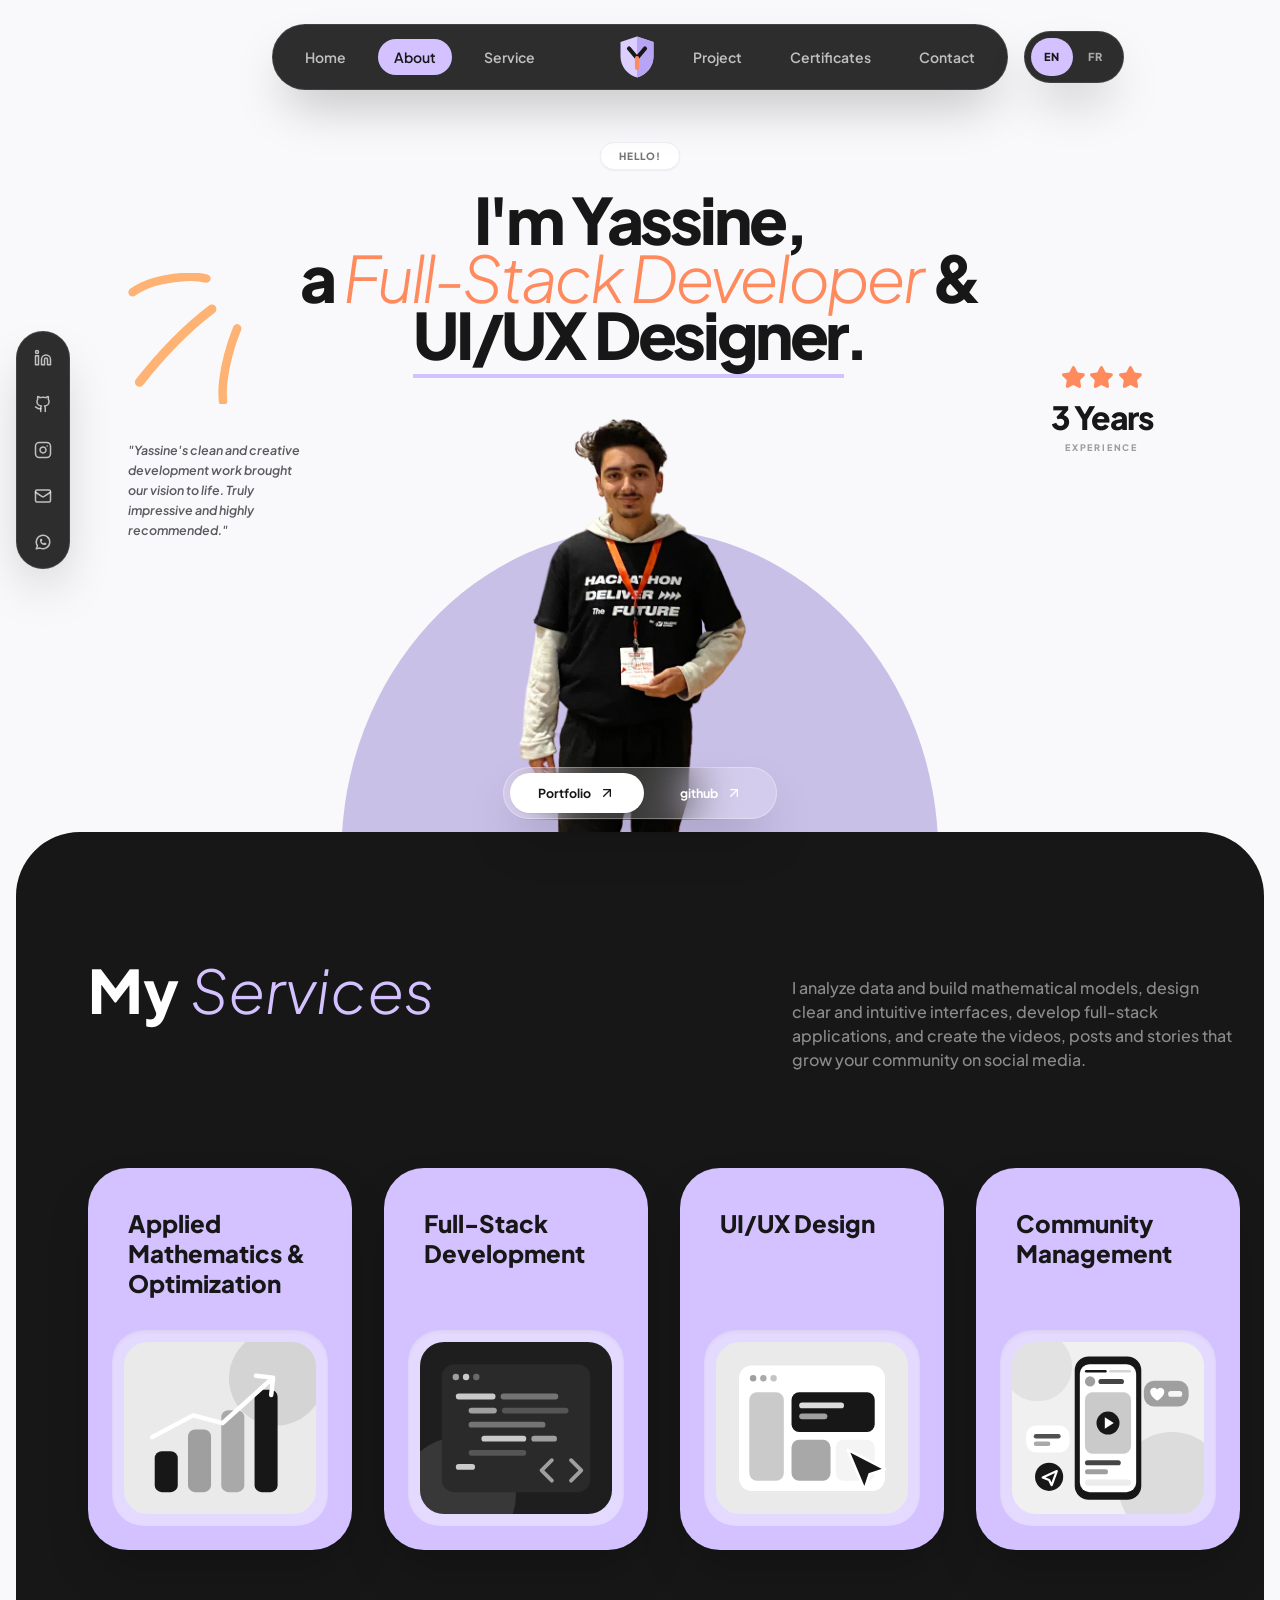
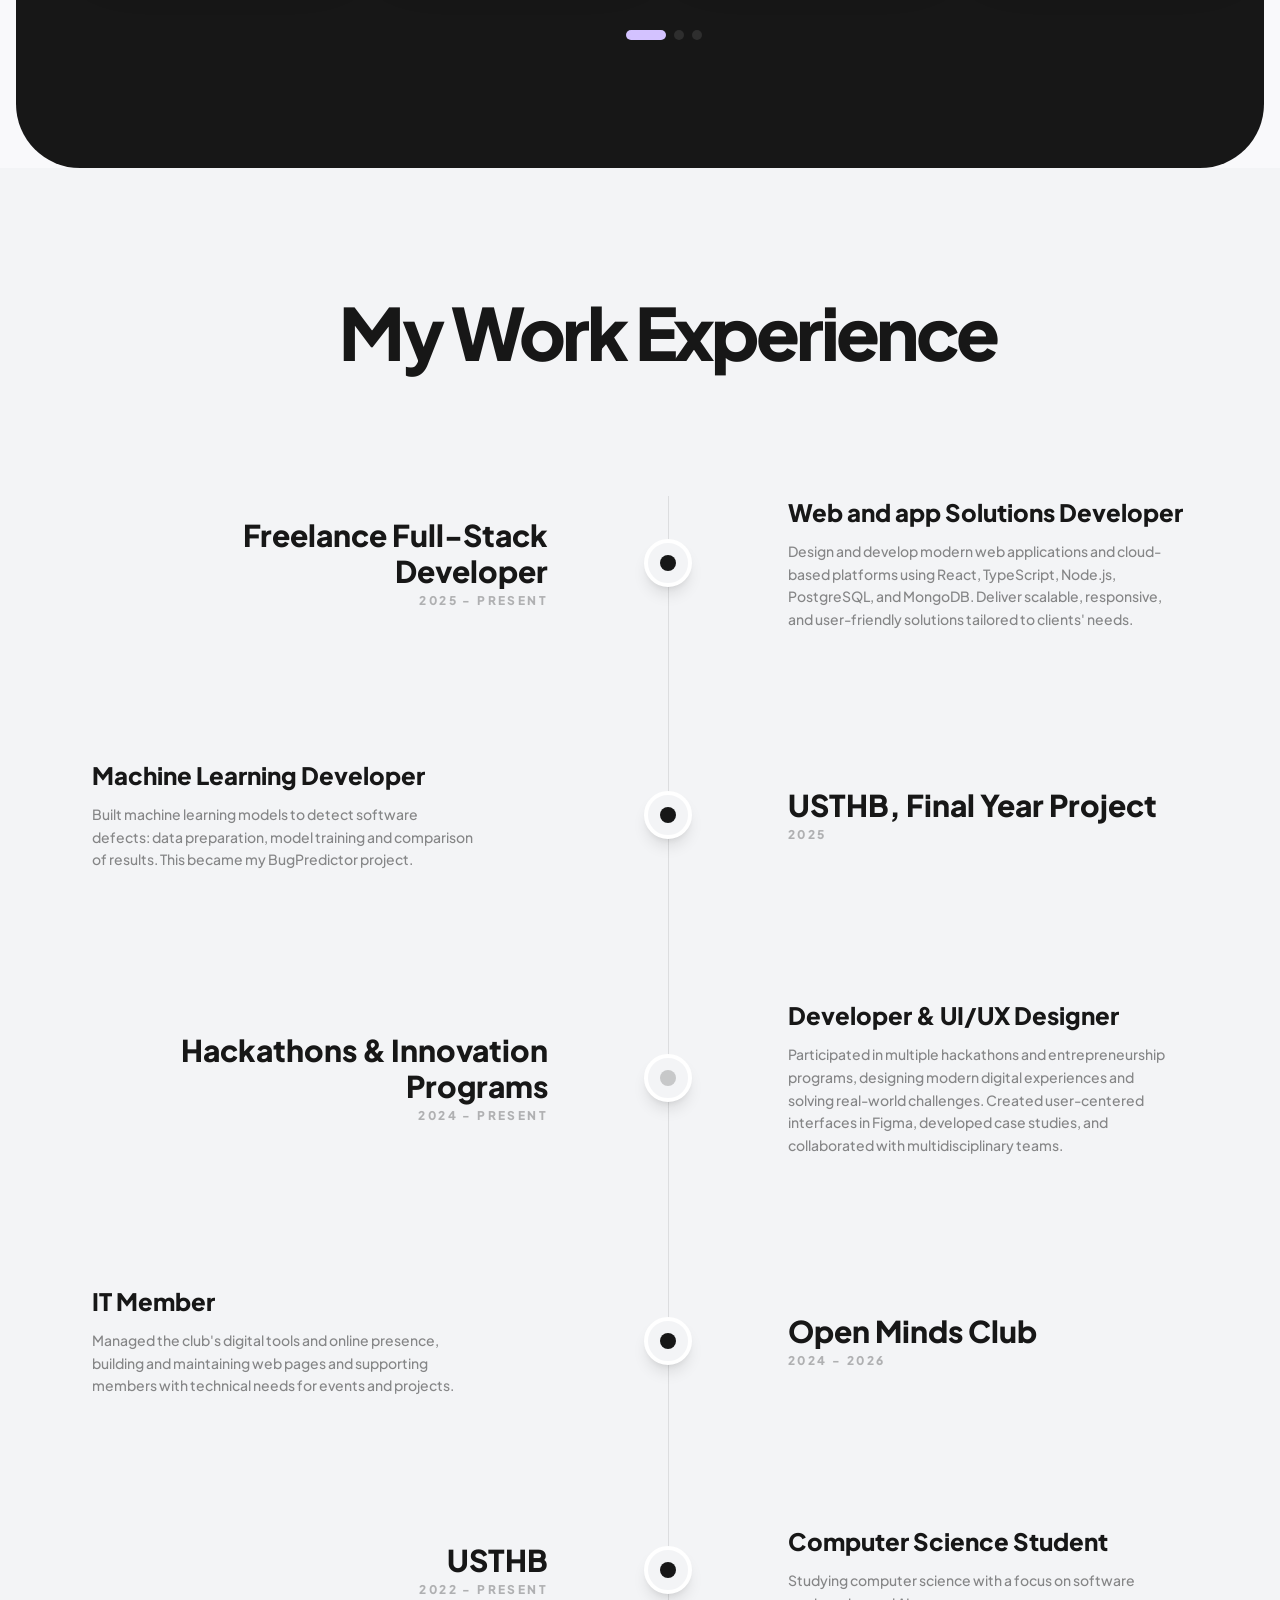
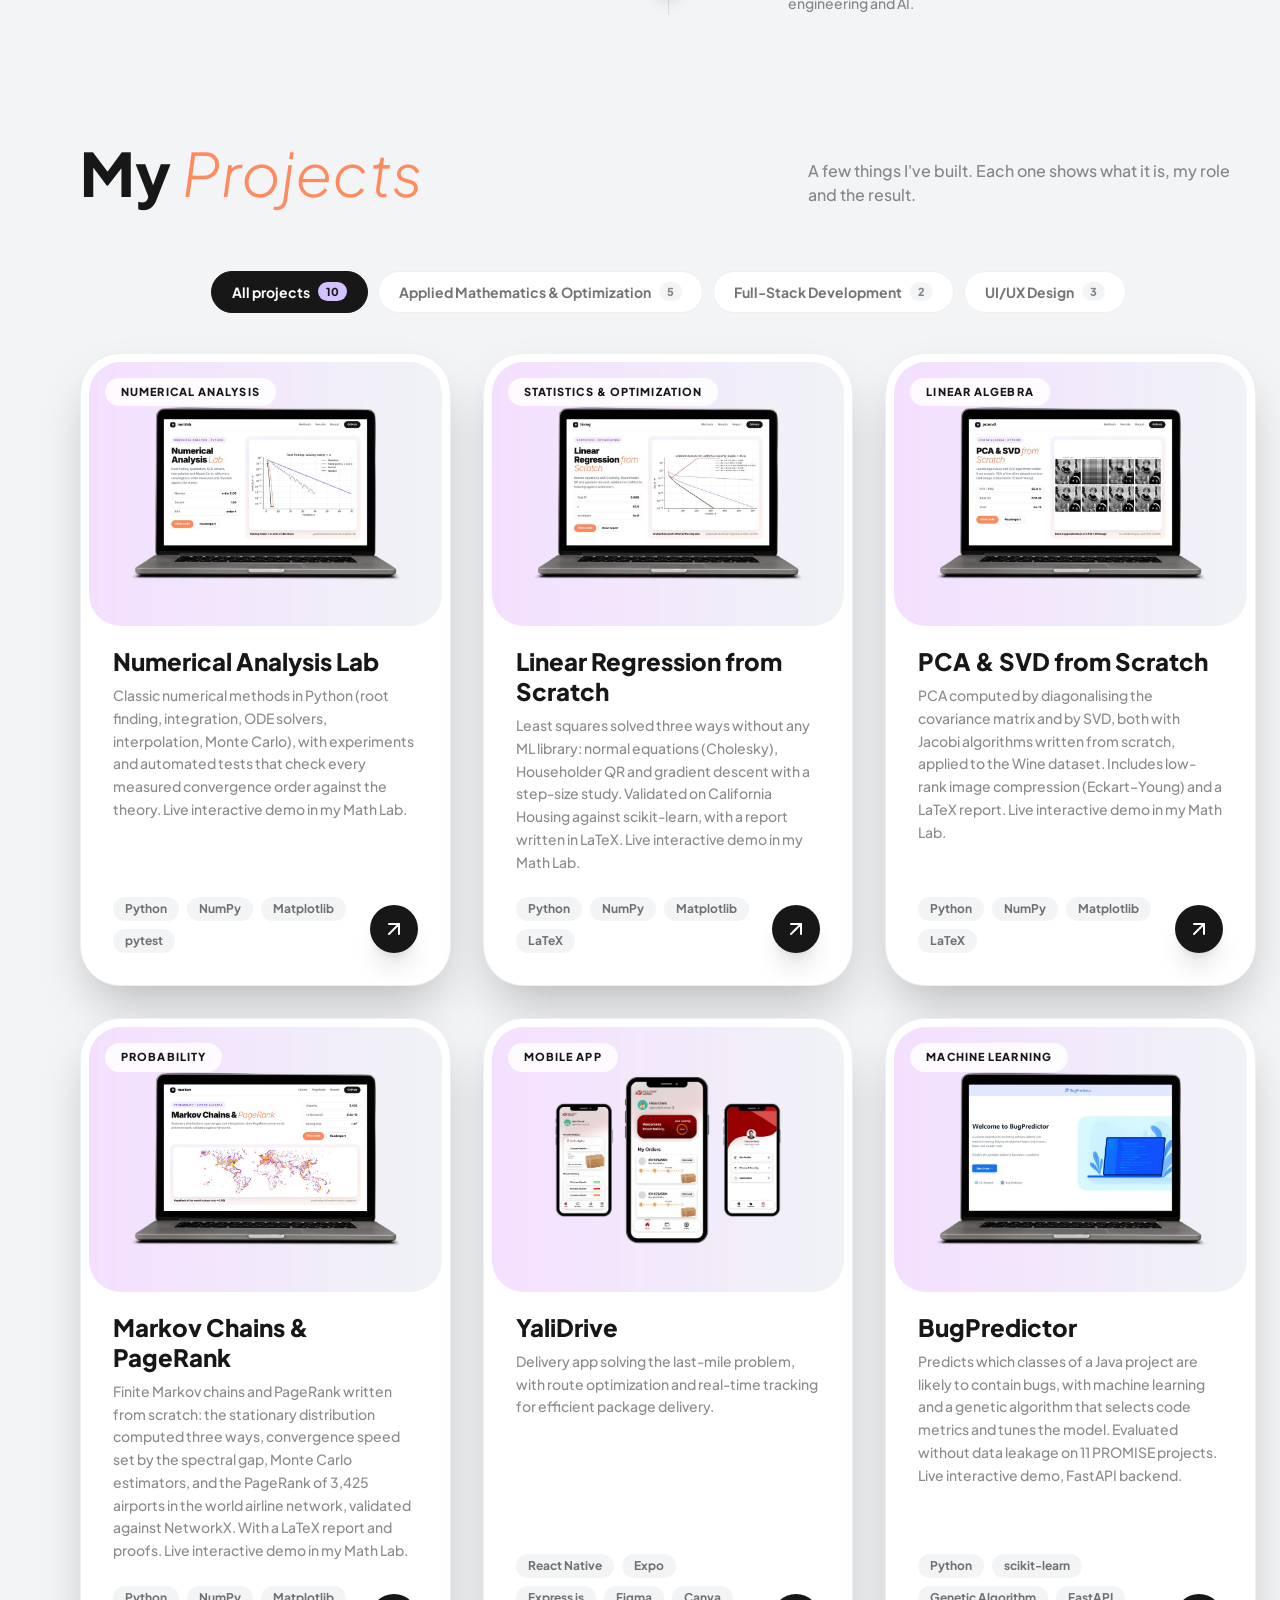
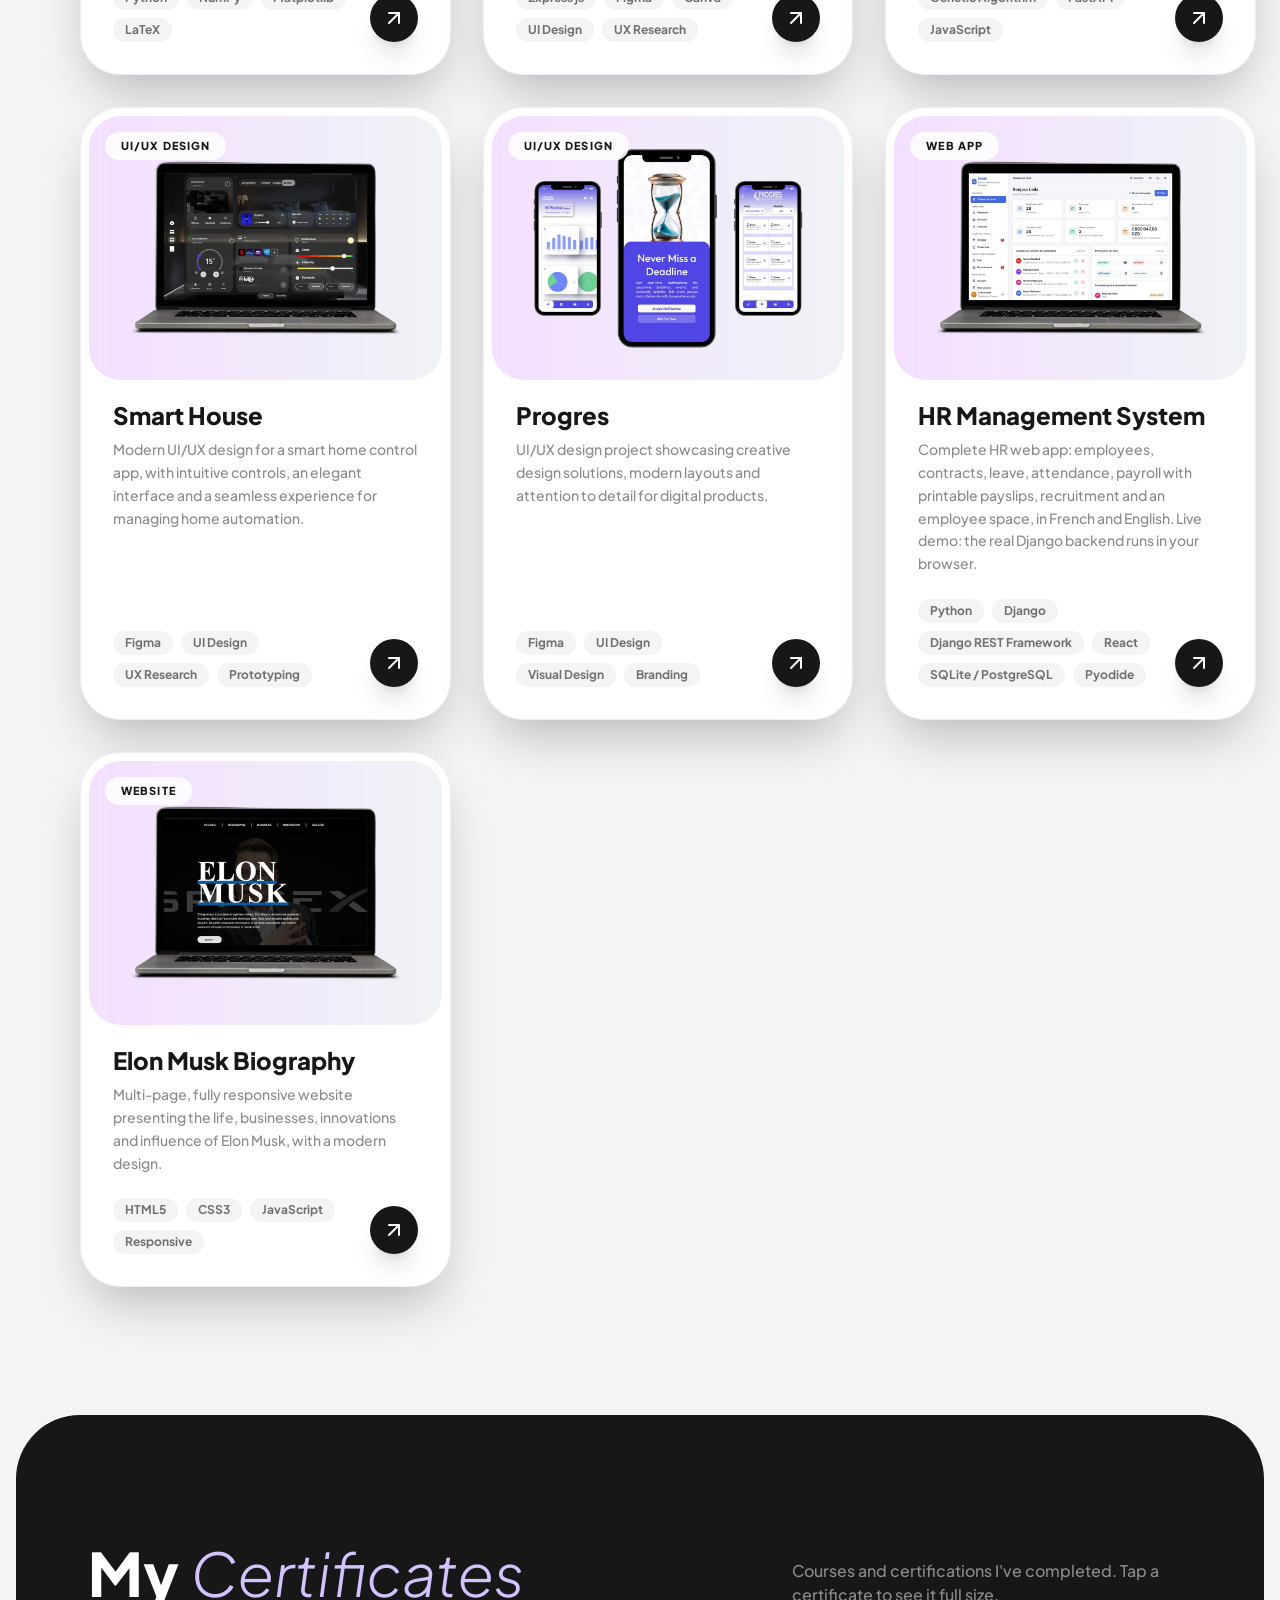
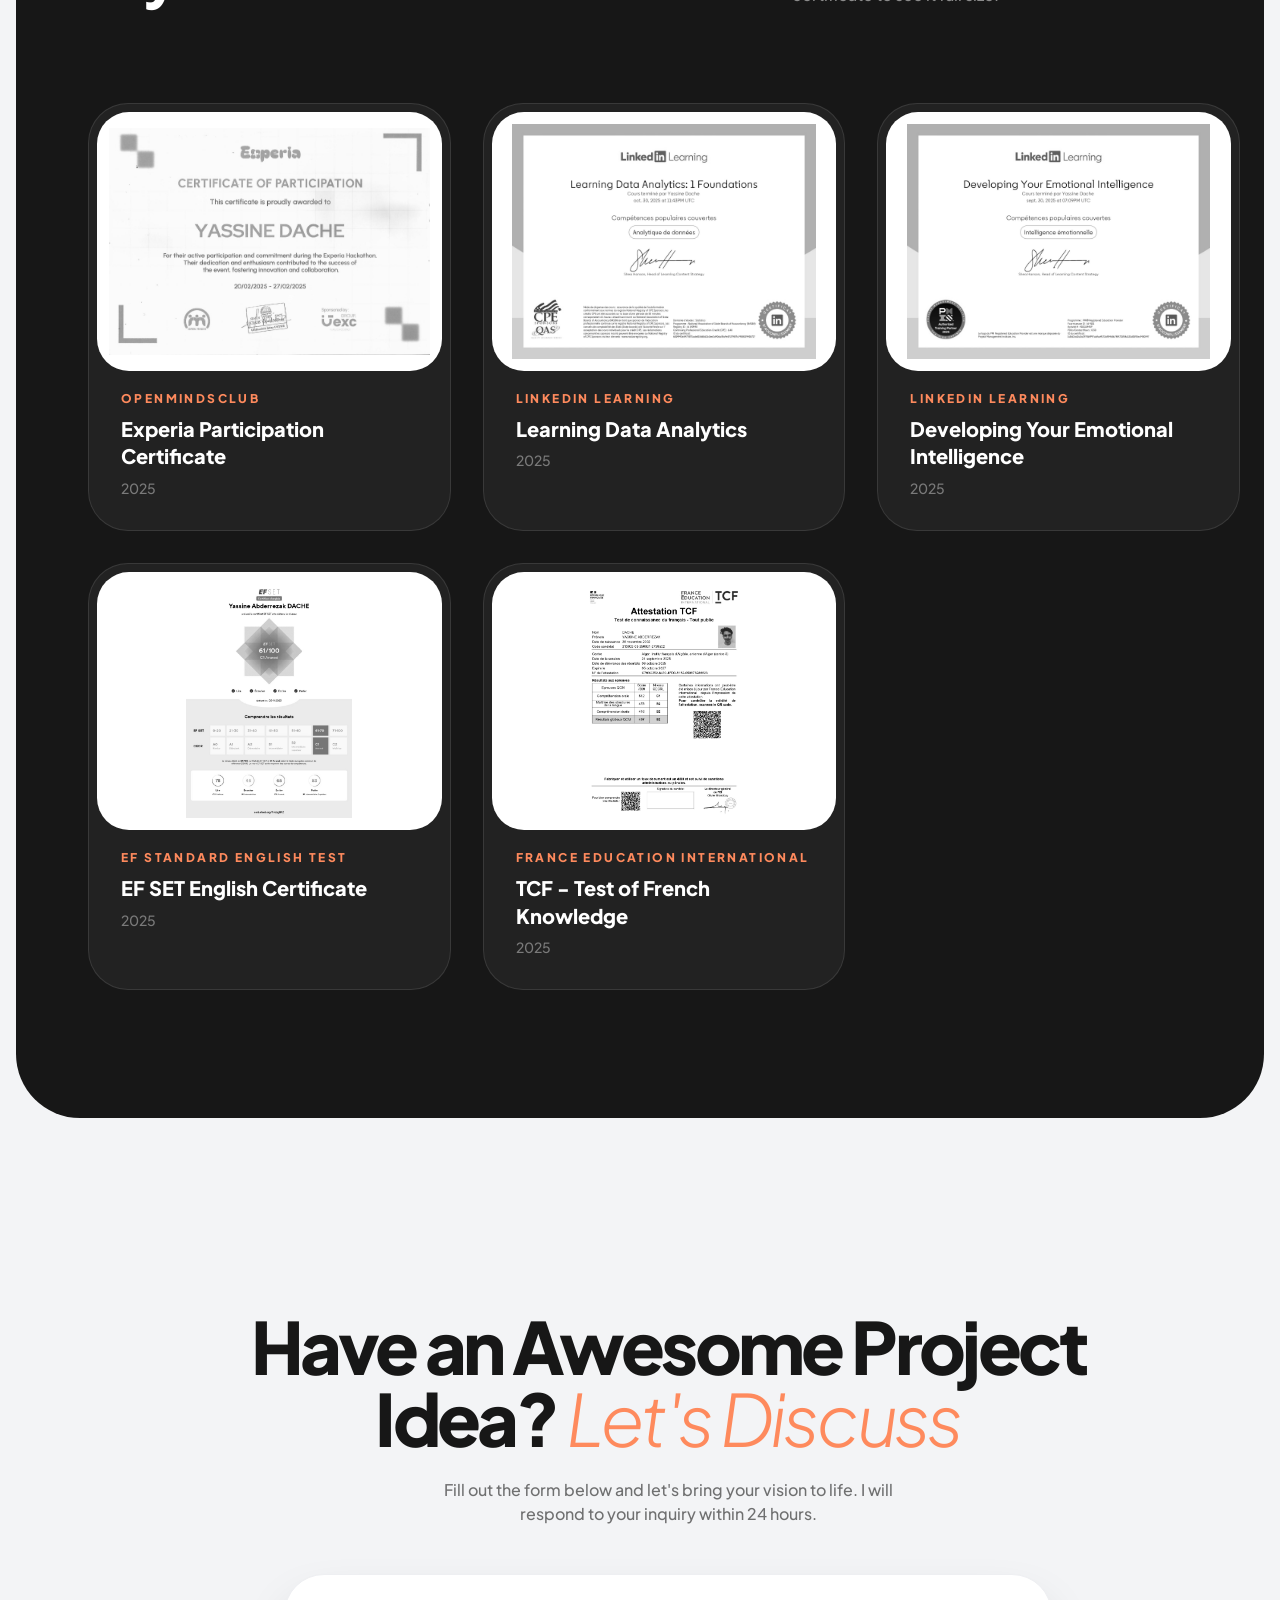
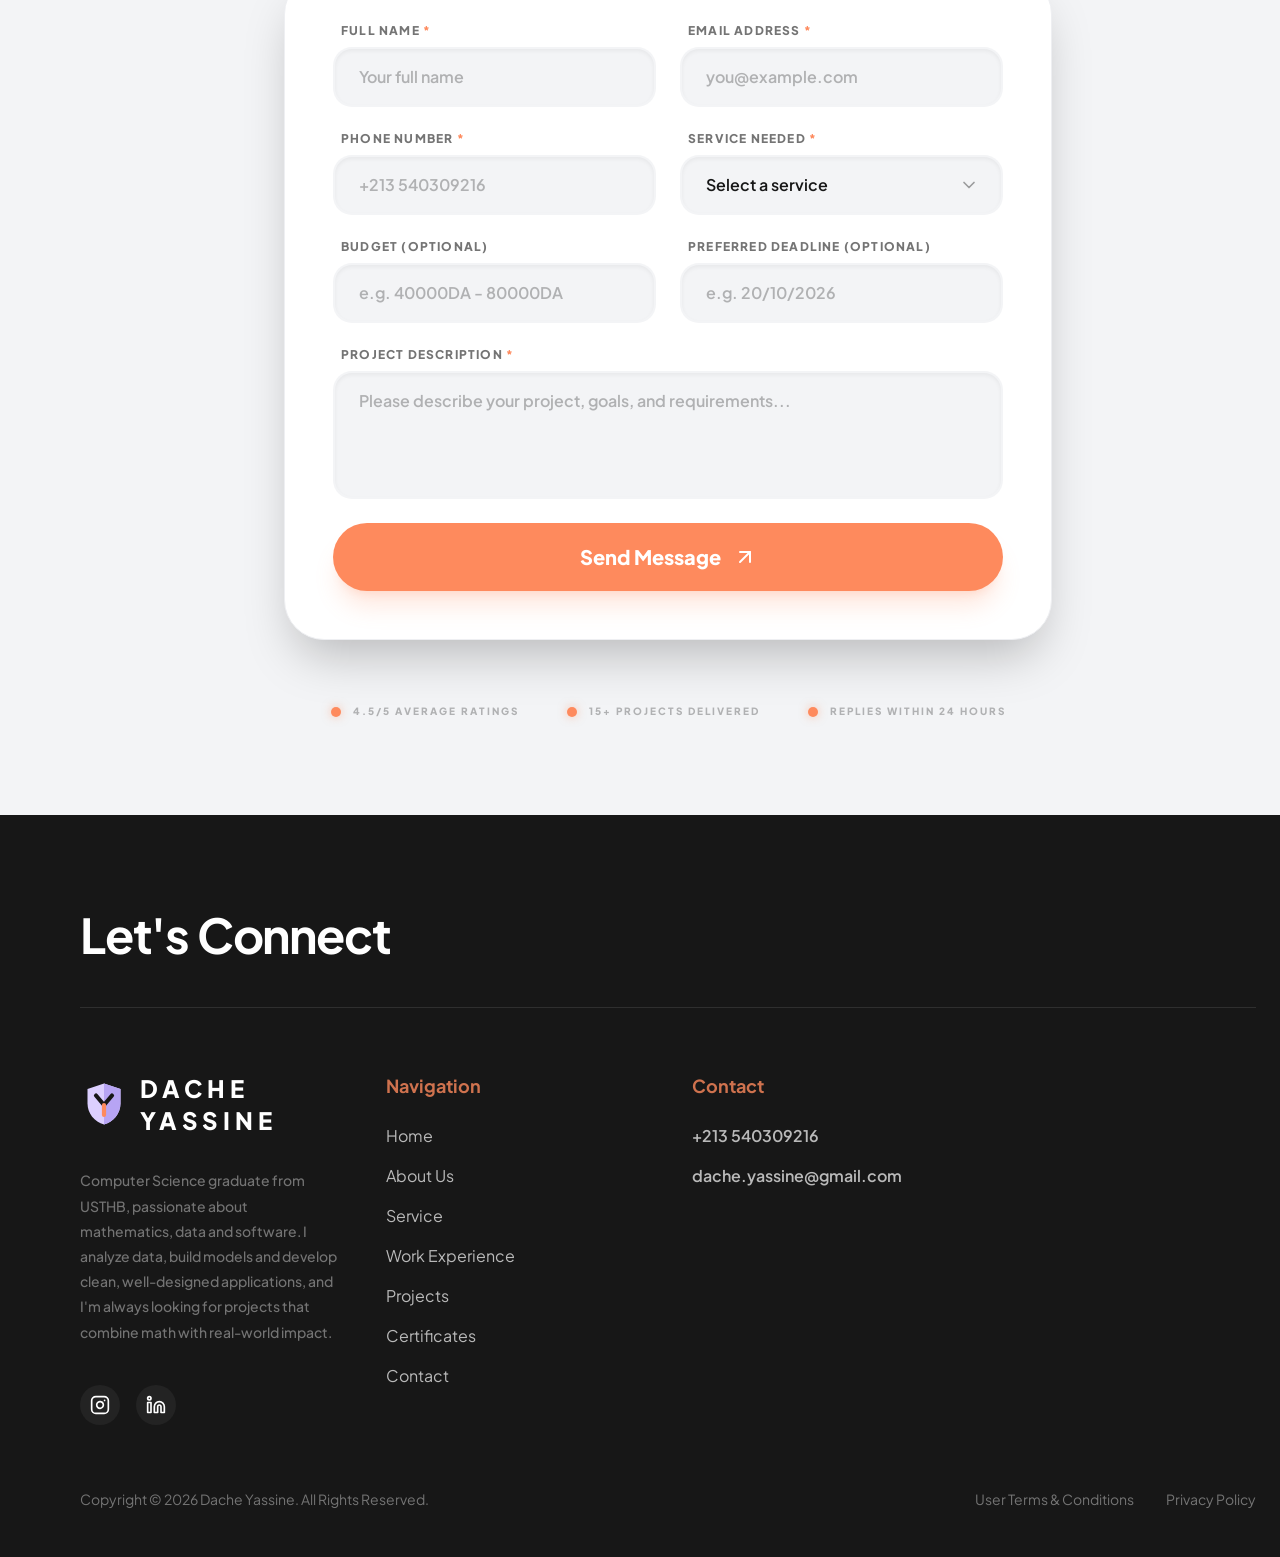
==== index.html @ 18d8287c "Add HRMS live demo" ====
<!DOCTYPE html>
<html lang="en">
<head>
<meta charset="UTF-8">
<meta name="viewport" content="width=device-width, initial-scale=1, viewport-fit=cover">
<title>Dache Yassine | Portfolio</title>
<meta name="description" content="Dache Yassine - Full-Stack Developer &amp; UI/UX Designer">
<meta property="og:title" content="Dache Yassine | Portfolio">
<meta property="og:description" content="Dache Yassine - Full-Stack Developer &amp; UI/UX Designer">
<meta property="og:type" content="website">
<meta name="theme-color" content="#F9F9FB">
<link rel="icon" type="image/svg+xml" href="data:image/svg+xml,%3Csvg%20xmlns%3D%22http%3A//www.w3.org/2000/svg%22%20viewBox%3D%220%200%2048%2048%22%3E%3Cpath%20d%3D%22M24%203.5%2040.5%209v14.2c0%2010.3-6.9%2018.6-16.5%2021.3C14.4%2041.8%207.5%2033.5%207.5%2023.2V9z%22%20fill%3D%22%23DCCFFF%22/%3E%3Cpath%20d%3D%22M24%203.5%2040.5%209v14.2c0%2010.3-6.9%2018.6-16.5%2021.3z%22%20fill%3D%22%23B7A4F4%22/%3E%3Cpath%20d%3D%22M16%2015.5%2024%2025l8-9.5%22%20fill%3D%22none%22%20stroke%3D%22%23171717%22%20stroke-width%3D%224.2%22%20stroke-linecap%3D%22round%22%20stroke-linejoin%3D%22round%22/%3E%3Cpath%20d%3D%22M24%2025v10%22%20fill%3D%22none%22%20stroke%3D%22%23FE8A5D%22%20stroke-width%3D%224.2%22%20stroke-linecap%3D%22round%22/%3E%3C/svg%3E">
<link rel="preconnect" href="https://fonts.googleapis.com">
<link rel="preconnect" href="https://fonts.gstatic.com" crossorigin>
<link href="https://fonts.googleapis.com/css2?family=Plus+Jakarta+Sans:ital,wght@0,300;0,400;0,500;0,600;0,700;0,800;1,300;1,400&display=swap" rel="stylesheet">
<style>*,:after,:before{--tw-border-spacing-x:0;--tw-border-spacing-y:0;--tw-translate-x:0;--tw-translate-y:0;--tw-rotate:0;--tw-skew-x:0;--tw-skew-y:0;--tw-scale-x:1;--tw-scale-y:1;--tw-pan-x: ;--tw-pan-y: ;--tw-pinch-zoom: ;--tw-scroll-snap-strictness:proximity;--tw-gradient-from-position: ;--tw-gradient-via-position: ;--tw-gradient-to-position: ;--tw-ordinal: ;--tw-slashed-zero: ;--tw-numeric-figure: ;--tw-numeric-spacing: ;--tw-numeric-fraction: ;--tw-ring-inset: ;--tw-ring-offset-width:0px;--tw-ring-offset-color:#fff;--tw-ring-color:rgba(59,130,246,.5);--tw-ring-offset-shadow:0 0 #0000;--tw-ring-shadow:0 0 #0000;--tw-shadow:0 0 #0000;--tw-shadow-colored:0 0 #0000;--tw-blur: ;--tw-brightness: ;--tw-contrast: ;--tw-grayscale: ;--tw-hue-rotate: ;--tw-invert: ;--tw-saturate: ;--tw-sepia: ;--tw-drop-shadow: ;--tw-backdrop-blur: ;--tw-backdrop-brightness: ;--tw-backdrop-contrast: ;--tw-backdrop-grayscale: ;--tw-backdrop-hue-rotate: ;--tw-backdrop-invert: ;--tw-backdrop-opacity: ;--tw-backdrop-saturate: ;--tw-backdrop-sepia: ;--tw-contain-size: ;--tw-contain-layout: ;--tw-contain-paint: ;--tw-contain-style: }::backdrop{--tw-border-spacing-x:0;--tw-border-spacing-y:0;--tw-translate-x:0;--tw-translate-y:0;--tw-rotate:0;--tw-skew-x:0;--tw-skew-y:0;--tw-scale-x:1;--tw-scale-y:1;--tw-pan-x: ;--tw-pan-y: ;--tw-pinch-zoom: ;--tw-scroll-snap-strictness:proximity;--tw-gradient-from-position: ;--tw-gradient-via-position: ;--tw-gradient-to-position: ;--tw-ordinal: ;--tw-slashed-zero: ;--tw-numeric-figure: ;--tw-numeric-spacing: ;--tw-numeric-fraction: ;--tw-ring-inset: ;--tw-ring-offset-width:0px;--tw-ring-offset-color:#fff;--tw-ring-color:rgba(59,130,246,.5);--tw-ring-offset-shadow:0 0 #0000;--tw-ring-shadow:0 0 #0000;--tw-shadow:0 0 #0000;--tw-shadow-colored:0 0 #0000;--tw-blur: ;--tw-brightness: ;--tw-contrast: ;--tw-grayscale: ;--tw-hue-rotate: ;--tw-invert: ;--tw-saturate: ;--tw-sepia: ;--tw-drop-shadow: ;--tw-backdrop-blur: ;--tw-backdrop-brightness: ;--tw-backdrop-contrast: ;--tw-backdrop-grayscale: ;--tw-backdrop-hue-rotate: ;--tw-backdrop-invert: ;--tw-backdrop-opacity: ;--tw-backdrop-saturate: ;--tw-backdrop-sepia: ;--tw-contain-size: ;--tw-contain-layout: ;--tw-contain-paint: ;--tw-contain-style: }/*! tailwindcss v3.4.16 | MIT License | https://tailwindcss.com*/*,:after,:before{box-sizing:border-box;border:0 solid #e5e7eb}:after,:before{--tw-content:""}:host,html{line-height:1.5;-webkit-text-size-adjust:100%;-moz-tab-size:4;-o-tab-size:4;tab-size:4;font-family:Plus Jakarta Sans,ui-sans-serif,system-ui,-apple-system,Segoe UI,Roboto,sans-serif;font-feature-settings:normal;font-variation-settings:normal;-webkit-tap-highlight-color:transparent}body{margin:0;line-height:inherit}hr{height:0;color:inherit;border-top-width:1px}abbr:where([title]){-webkit-text-decoration:underline dotted;text-decoration:underline dotted}h1,h2,h3,h4,h5,h6{font-size:inherit;font-weight:inherit}a{color:inherit;text-decoration:inherit}b,strong{font-weight:bolder}code,kbd,pre,samp{font-family:ui-monospace,SFMono-Regular,Menlo,Monaco,Consolas,Liberation Mono,Courier New,monospace;font-feature-settings:normal;font-variation-settings:normal;font-size:1em}small{font-size:80%}sub,sup{font-size:75%;line-height:0;position:relative;vertical-align:baseline}sub{bottom:-.25em}sup{top:-.5em}table{text-indent:0;border-color:inherit;border-collapse:collapse}button,input,optgroup,select,textarea{font-family:inherit;font-feature-settings:inherit;font-variation-settings:inherit;font-size:100%;font-weight:inherit;line-height:inherit;letter-spacing:inherit;color:inherit;margin:0;padding:0}button,select{text-transform:none}button,input:where([type=button]),input:where([type=reset]),input:where([type=submit]){-webkit-appearance:button;background-color:transparent;background-image:none}:-moz-focusring{outline:auto}:-moz-ui-invalid{box-shadow:none}progress{vertical-align:baseline}::-webkit-inner-spin-button,::-webkit-outer-spin-button{height:auto}[type=search]{-webkit-appearance:textfield;outline-offset:-2px}::-webkit-search-decoration{-webkit-appearance:none}::-webkit-file-upload-button{-webkit-appearance:button;font:inherit}summary{display:list-item}blockquote,dd,dl,figure,h1,h2,h3,h4,h5,h6,hr,p,pre{margin:0}fieldset{margin:0}fieldset,legend{padding:0}menu,ol,ul{list-style:none;margin:0;padding:0}dialog{padding:0}textarea{resize:vertical}input::-moz-placeholder,textarea::-moz-placeholder{opacity:1;color:#9ca3af}input::placeholder,textarea::placeholder{opacity:1;color:#9ca3af}[role=button],button{cursor:pointer}:disabled{cursor:default}audio,canvas,embed,iframe,img,object,svg,video{display:block;vertical-align:middle}img,video{max-width:100%;height:auto}[hidden]:where(:not([hidden=until-found])){display:none}.pointer-events-none{pointer-events:none}.pointer-events-auto{pointer-events:auto}.fixed{position:fixed}.absolute{position:absolute}.relative{position:relative}.inset-0{inset:0}.inset-x-0{left:0;right:0}.bottom-0{bottom:0}.bottom-4{bottom:1rem}.bottom-6{bottom:1.5rem}.bottom-\[2\.5em\]{bottom:2.5em}.left-0{left:0}.left-1\/2{left:50%}.left-4{left:1rem}.left-\[6\%\]{left:6%}.left-full{left:100%}.right-0{right:0}.right-4{right:1rem}.right-6{right:1.5rem}.right-\[6\%\]{right:6%}.top-0{top:0}.top-1\/2{top:50%}.top-4{top:1rem}.top-\[30\%\]{top:30%}.top-\[40\%\]{top:40%}.z-0{z-index:0}.z-10{z-index:10}.z-20{z-index:20}.z-\[100\]{z-index:100}.z-\[101\]{z-index:101}.z-\[120\]{z-index:120}.z-\[150\]{z-index:150}.z-\[300\]{z-index:300}.z-\[80\]{z-index:80}.z-\[90\]{z-index:90}.col-span-1{grid-column:span 1/span 1}.mx-4{margin-left:1rem;margin-right:1rem}.mx-auto{margin-left:auto;margin-right:auto}.-mt-20{margin-top:-5rem}.mb-0{margin-bottom:0}.mb-1{margin-bottom:.25rem}.mb-10{margin-bottom:2.5rem}.mb-12{margin-bottom:3rem}.mb-16{margin-bottom:4rem}.mb-2{margin-bottom:.5rem}.mb-24{margin-bottom:6rem}.mb-3{margin-bottom:.75rem}.mb-32{margin-bottom:8rem}.mb-4{margin-bottom:1rem}.mb-6{margin-bottom:1.5rem}.mb-8{margin-bottom:2rem}.mb-\[0\.5em\]{margin-bottom:.5em}.mb-\[1\.5em\]{margin-bottom:1.5em}.ml-1{margin-left:.25rem}.ml-2{margin-left:.5rem}.ml-3{margin-left:.75rem}.mt-1{margin-top:.25rem}.mt-16{margin-top:4rem}.mt-2{margin-top:.5rem}.mt-20{margin-top:5rem}.mt-4{margin-top:1rem}.mt-5{margin-top:1.25rem}.mt-6{margin-top:1.5rem}.mt-\[1em\]{margin-top:1em}.mt-\[2\.85em\]{margin-top:2.85em}.mt-auto{margin-top:auto}.line-clamp-2{overflow:hidden;display:-webkit-box;-webkit-box-orient:vertical;-webkit-line-clamp:2}.block{display:block}.flex{display:flex}.inline-flex{display:inline-flex}.grid{display:grid}.hidden{display:none}.aspect-\[1\.1\/1\]{aspect-ratio:1.1/1}.aspect-\[16\/10\]{aspect-ratio:16/10}.aspect-\[4\/3\]{aspect-ratio:4/3}.aspect-video{aspect-ratio:16/9}.h-10{height:2.5rem}.h-12{height:3rem}.h-14{height:3.5rem}.h-2\.5{height:.625rem}.h-32{height:8rem}.h-4{height:1rem}.h-5{height:1.25rem}.h-6{height:1.5rem}.h-7{height:1.75rem}.h-8{height:2rem}.h-\[18px\]{height:18px}.h-\[max\(18px\2c 1\.75em\)\]{height:max(18px,1.75em)}.h-auto{height:auto}.h-full{height:100%}.max-h-\[78vh\]{max-height:78vh}.max-h-\[90vh\]{max-height:90vh}.w-10{width:2.5rem}.w-12{width:3rem}.w-14{width:3.5rem}.w-2\.5{width:.625rem}.w-32{width:8rem}.w-4{width:1rem}.w-5{width:1.25rem}.w-6{width:1.5rem}.w-7{width:1.75rem}.w-8{width:2rem}.w-\[12\.5em\]{width:12.5em}.w-\[18px\]{width:18px}.w-\[356px\]{width:356px}.w-\[8em\]{width:8em}.w-\[calc\(100\%-2rem\)\]{width:calc(100% - 2rem)}.w-\[max\(18px\2c 1\.75em\)\]{width:max(18px,1.75em)}.w-auto{width:auto}.w-fit{width:-moz-fit-content;width:fit-content}.w-full{width:100%}.w-px{width:1px}.min-w-\[220px\]{min-width:220px}.max-w-2xl{max-width:42rem}.max-w-3xl{max-width:48rem}.max-w-4xl{max-width:56rem}.max-w-5xl{max-width:64rem}.max-w-6xl{max-width:72rem}.max-w-7xl{max-width:80rem}.max-w-\[14\.25em\]{max-width:14.25em}.max-w-\[32em\]{max-width:32em}.max-w-\[42em\]{max-width:42em}.max-w-\[62\%\]{max-width:62%}.max-w-\[calc\(100vw-3rem\)\]{max-width:calc(100vw - 3rem)}.max-w-full{max-width:100%}.max-w-lg{max-width:32rem}.max-w-md{max-width:28rem}.max-w-sm{max-width:24rem}.max-w-xl{max-width:36rem}.max-w-xs{max-width:20rem}.flex-1{flex:1 1 0%}.shrink-0{flex-shrink:0}.flex-grow{flex-grow:1}.-translate-x-1\/2{--tw-translate-x:-50%}.-translate-x-1\/2,.-translate-x-2{transform:translate(var(--tw-translate-x),var(--tw-translate-y)) rotate(var(--tw-rotate)) skewX(var(--tw-skew-x)) skewY(var(--tw-skew-y)) scaleX(var(--tw-scale-x)) scaleY(var(--tw-scale-y))}.-translate-x-2{--tw-translate-x:-0.5rem}.-translate-y-1\/2{--tw-translate-y:-50%}.-translate-y-1\/2,.translate-y-4{transform:translate(var(--tw-translate-x),var(--tw-translate-y)) rotate(var(--tw-rotate)) skewX(var(--tw-skew-x)) skewY(var(--tw-skew-y)) scaleX(var(--tw-scale-x)) scaleY(var(--tw-scale-y))}.translate-y-4{--tw-translate-y:1rem}.scale-90{--tw-scale-x:.9;--tw-scale-y:.9;transform:translate(var(--tw-translate-x),var(--tw-translate-y)) rotate(var(--tw-rotate)) skewX(var(--tw-skew-x)) skewY(var(--tw-skew-y)) scaleX(var(--tw-scale-x)) scaleY(var(--tw-scale-y))}@keyframes spin{to{transform:rotate(1turn)}}.animate-spin{animation:spin 1s linear infinite}.cursor-pointer{cursor:pointer}.resize-none{resize:none}.scroll-mt-28{scroll-margin-top:7rem}.appearance-none{-webkit-appearance:none;-moz-appearance:none;appearance:none}.grid-cols-1{grid-template-columns:repeat(1,minmax(0,1fr))}.grid-cols-\[1fr_auto_1fr\]{grid-template-columns:1fr auto 1fr}.flex-col{flex-direction:column}.flex-wrap{flex-wrap:wrap}.items-start{align-items:flex-start}.items-end{align-items:flex-end}.items-center{align-items:center}.justify-center{justify-content:center}.justify-between{justify-content:space-between}.gap-1{gap:.25rem}.gap-1\.5{gap:.375rem}.gap-12{gap:3rem}.gap-2{gap:.5rem}.gap-2\.5{gap:.625rem}.gap-3{gap:.75rem}.gap-4{gap:1rem}.gap-5{gap:1.25rem}.gap-6{gap:1.5rem}.gap-8{gap:2rem}.gap-\[0\.25em\]{gap:.25em}.gap-\[0\.5em\]{gap:.5em}.space-y-32>:not([hidden])~:not([hidden]){--tw-space-y-reverse:0;margin-top:calc(8rem*(1 - var(--tw-space-y-reverse)));margin-bottom:calc(8rem*var(--tw-space-y-reverse))}.self-start{align-self:flex-start}.justify-self-start{justify-self:start}.justify-self-end{justify-self:end}.justify-self-center{justify-self:center}.overflow-hidden{overflow:hidden}.overflow-y-auto{overflow-y:auto}.whitespace-nowrap{white-space:nowrap}.break-words{overflow-wrap:break-word}.break-all{word-break:break-all}.rounded-\[1\.2rem\]{border-radius:1.2rem}.rounded-\[1\.5rem\]{border-radius:1.5rem}.rounded-\[2\.5rem\]{border-radius:2.5rem}.rounded-\[2rem\]{border-radius:2rem}.rounded-full{border-radius:9999px}.rounded-lg{border-radius:.5rem}.rounded-sm{border-radius:.125rem}.rounded-xl{border-radius:.75rem}.border{border-width:1px}.border-2{border-width:2px}.border-4{border-width:4px}.border-b{border-bottom-width:1px}.border-b-4{border-bottom-width:4px}.border-l{border-left-width:1px}.border-t{border-top-width:1px}.border-dashed{border-style:dashed}.border-brand-purple{--tw-border-opacity:1;border-color:hsl(var(--brand-purple)/var(--tw-border-opacity,1))}.border-brand-purple\/30{border-color:hsl(var(--brand-purple)/.3)}.border-emerald-100{--tw-border-opacity:1;border-color:rgb(209 250 229/var(--tw-border-opacity,1))}.border-emerald-200{--tw-border-opacity:1;border-color:rgb(167 243 208/var(--tw-border-opacity,1))}.border-ink\/15{border-color:hsl(var(--ink)/.15)}.border-line{--tw-border-opacity:1;border-color:hsl(var(--line)/var(--tw-border-opacity,1))}.border-slate-200{--tw-border-opacity:1;border-color:rgb(226 232 240/var(--tw-border-opacity,1))}.border-surface{--tw-border-opacity:1;border-color:hsl(var(--surface)/var(--tw-border-opacity,1))}.border-transparent{border-color:transparent}.border-white\/10{border-color:hsla(0,0%,100%,.1)}.border-white\/15{border-color:hsla(0,0%,100%,.15)}.border-white\/30{border-color:hsla(0,0%,100%,.3)}.bg-\[\#0b0b0c\]\/85{background-color:rgba(11,11,12,.85)}.bg-\[\#171717\]{--tw-bg-opacity:1;background-color:rgb(23 23 23/var(--tw-bg-opacity,1))}.bg-\[\#171717\]\/20{background-color:hsla(0,0%,9%,.2)}.bg-background{--tw-bg-opacity:1;background-color:hsl(var(--background)/var(--tw-bg-opacity,1))}.bg-black{--tw-bg-opacity:1;background-color:rgb(0 0 0/var(--tw-bg-opacity,1))}.bg-black\/80{background-color:rgba(0,0,0,.8)}.bg-brand-dark{--tw-bg-opacity:1;background-color:hsl(var(--brand-dark)/var(--tw-bg-opacity,1))}.bg-brand-dark\/90{background-color:hsl(var(--brand-dark)/.9)}.bg-brand-orange{--tw-bg-opacity:1;background-color:hsl(var(--brand-orange)/var(--tw-bg-opacity,1))}.bg-brand-purple{--tw-bg-opacity:1;background-color:hsl(var(--brand-purple)/var(--tw-bg-opacity,1))}.bg-brand-purple\/20{background-color:hsl(var(--brand-purple)/.2)}.bg-emerald-50{--tw-bg-opacity:1;background-color:rgb(236 253 245/var(--tw-bg-opacity,1))}.bg-ink{--tw-bg-opacity:1;background-color:hsl(var(--ink)/var(--tw-bg-opacity,1))}.bg-ink\/10{background-color:hsl(var(--ink)/.1)}.bg-ink\/20{background-color:hsl(var(--ink)/.2)}.bg-muted{--tw-bg-opacity:1;background-color:hsl(var(--muted)/var(--tw-bg-opacity,1))}.bg-surface{--tw-bg-opacity:1;background-color:hsl(var(--surface)/var(--tw-bg-opacity,1))}.bg-white{--tw-bg-opacity:1;background-color:rgb(255 255 255/var(--tw-bg-opacity,1))}.bg-white\/10{background-color:hsla(0,0%,100%,.1)}.bg-white\/20{background-color:hsla(0,0%,100%,.2)}.bg-white\/40{background-color:hsla(0,0%,100%,.4)}.bg-white\/5{background-color:hsla(0,0%,100%,.05)}.bg-white\/85{background-color:hsla(0,0%,100%,.85)}.object-contain{-o-object-fit:contain;object-fit:contain}.object-cover{-o-object-fit:cover;object-fit:cover}.p-1\.5{padding:.375rem}.p-10{padding:2.5rem}.p-2{padding:.5rem}.p-3{padding:.75rem}.p-4{padding:1rem}.p-6{padding:1.5rem}.p-8{padding:2rem}.p-\[0\.375em\]{padding:.375em}.px-12{padding-left:3rem;padding-right:3rem}.px-2{padding-left:.5rem;padding-right:.5rem}.px-3{padding-left:.75rem;padding-right:.75rem}.px-4{padding-left:1rem;padding-right:1rem}.px-5{padding-left:1.25rem;padding-right:1.25rem}.px-6{padding-left:1.5rem;padding-right:1.5rem}.px-8{padding-left:2rem;padding-right:2rem}.px-\[2\.3em\]{padding-left:2.3em;padding-right:2.3em}.px-\[max\(16px\2c 1\.25em\)\]{padding-left:max(16px,1.25em);padding-right:max(16px,1.25em)}.py-1{padding-top:.25rem;padding-bottom:.25rem}.py-1\.5{padding-top:.375rem;padding-bottom:.375rem}.py-2{padding-top:.5rem;padding-bottom:.5rem}.py-2\.5{padding-top:.625rem;padding-bottom:.625rem}.py-24{padding-top:6rem;padding-bottom:6rem}.py-3{padding-top:.75rem;padding-bottom:.75rem}.py-3\.5{padding-top:.875rem;padding-bottom:.875rem}.py-32{padding-top:8rem;padding-bottom:8rem}.py-4{padding-top:1rem;padding-bottom:1rem}.py-5{padding-top:1.25rem;padding-bottom:1.25rem}.py-\[0\.86em\]{padding-top:.86em;padding-bottom:.86em}.py-\[max\(4px\2c 0\.375em\)\]{padding-top:max(4px,.375em);padding-bottom:max(4px,.375em)}.pb-12{padding-bottom:3rem}.pb-2{padding-bottom:.5rem}.pb-24{padding-bottom:6rem}.pb-3{padding-bottom:.75rem}.pb-32{padding-bottom:8rem}.pb-4{padding-bottom:1rem}.pb-6{padding-bottom:1.5rem}.pb-\[4em\]{padding-bottom:4em}.pl-4{padding-left:1rem}.pr-5{padding-right:1.25rem}.pt-10{padding-top:2.5rem}.pt-12{padding-top:3rem}.pt-2{padding-top:.5rem}.pt-24{padding-top:6rem}.pt-32{padding-top:8rem}.pt-4{padding-top:1rem}.pt-5{padding-top:1.25rem}.pt-6{padding-top:1.5rem}.pt-\[max\(7\.5rem\2c 10em\)\]{padding-top:max(7.5rem,10em)}.text-left{text-align:left}.text-center{text-align:center}.text-2xl{font-size:1.5rem;line-height:2rem}.text-3xl{font-size:1.875rem;line-height:2.25rem}.text-4xl{font-size:2.25rem;line-height:2.5rem}.text-5xl{font-size:3rem;line-height:1}.text-6xl{font-size:3.75rem;line-height:1}.text-\[10px\]{font-size:10px}.text-\[11px\]{font-size:11px}.text-\[13px\]{font-size:13px}.text-\[9px\]{font-size:9px}.text-\[max\(10px\2c 0\.6875em\)\]{font-size:max(10px,.6875em)}.text-\[max\(11px\2c 0\.875em\)\]{font-size:max(11px,.875em)}.text-\[max\(12px\2c 0\.875em\)\]{font-size:max(12px,.875em)}.text-\[max\(2\.25rem\2c 4\.5em\)\]{font-size:max(2.25rem,4.5em)}.text-\[max\(22px\2c 2\.25em\)\]{font-size:max(22px,2.25em)}.text-\[max\(9px\2c 0\.625em\)\]{font-size:max(9px,.625em)}.text-lg{font-size:1.125rem;line-height:1.75rem}.text-sm{font-size:.875rem;line-height:1.25rem}.text-xl{font-size:1.25rem;line-height:1.75rem}.text-xs{font-size:.75rem;line-height:1rem}.font-black{font-weight:900}.font-bold{font-weight:700}.font-light{font-weight:300}.font-medium{font-weight:500}.font-semibold{font-weight:600}.uppercase{text-transform:uppercase}.italic{font-style:italic}.leading-\[0\.9\]{line-height:.9}.leading-\[1\.8\]{line-height:1.8}.leading-relaxed{line-height:1.625}.leading-snug{line-height:1.375}.leading-tight{line-height:1.25}.tracking-\[0\.25em\]{letter-spacing:.25em}.tracking-\[0\.2em\]{letter-spacing:.2em}.tracking-tight{letter-spacing:-.025em}.tracking-tighter{letter-spacing:-.05em}.tracking-wider{letter-spacing:.05em}.tracking-widest{letter-spacing:.1em}.text-\[\#171717\]{--tw-text-opacity:1;color:rgb(23 23 23/var(--tw-text-opacity,1))}.text-\[\#171717\]\/30{color:hsla(0,0%,9%,.3)}.text-\[\#171717\]\/70{color:hsla(0,0%,9%,.7)}.text-\[\#171717\]\/80{color:hsla(0,0%,9%,.8)}.text-brand-orange{--tw-text-opacity:1;color:hsl(var(--brand-orange)/var(--tw-text-opacity,1))}.text-brand-orange\/80{color:hsl(var(--brand-orange)/.8)}.text-brand-purple{--tw-text-opacity:1;color:hsl(var(--brand-purple)/var(--tw-text-opacity,1))}.text-emerald-500{--tw-text-opacity:1;color:rgb(16 185 129/var(--tw-text-opacity,1))}.text-emerald-800{--tw-text-opacity:1;color:rgb(6 95 70/var(--tw-text-opacity,1))}.text-emerald-900{--tw-text-opacity:1;color:rgb(6 78 59/var(--tw-text-opacity,1))}.text-foreground\/40{color:hsl(var(--foreground)/.4)}.text-foreground\/60{color:hsl(var(--foreground)/.6)}.text-foreground\/70{color:hsl(var(--foreground)/.7)}.text-ink{--tw-text-opacity:1;color:hsl(var(--ink)/var(--tw-text-opacity,1))}.text-ink\/30{color:hsl(var(--ink)/.3)}.text-ink\/40{color:hsl(var(--ink)/.4)}.text-ink\/50{color:hsl(var(--ink)/.5)}.text-ink\/60{color:hsl(var(--ink)/.6)}.text-rose-500{--tw-text-opacity:1;color:rgb(244 63 94/var(--tw-text-opacity,1))}.text-white{--tw-text-opacity:1;color:rgb(255 255 255/var(--tw-text-opacity,1))}.text-white\/30{color:hsla(0,0%,100%,.3)}.text-white\/40{color:hsla(0,0%,100%,.4)}.text-white\/50{color:hsla(0,0%,100%,.5)}.text-white\/60{color:hsla(0,0%,100%,.6)}.text-white\/70{color:hsla(0,0%,100%,.7)}.text-white\/80{color:hsla(0,0%,100%,.8)}.opacity-0{opacity:0}.opacity-30{opacity:.3}.opacity-70{opacity:.7}.shadow-2xl{--tw-shadow:0 25px 50px -12px rgba(0,0,0,.25);--tw-shadow-colored:0 25px 50px -12px var(--tw-shadow-color)}.shadow-2xl,.shadow-\[0_0_10px_rgba\(254\2c 139\2c 92\2c 0\.5\)\]{box-shadow:var(--tw-ring-offset-shadow,0 0 #0000),var(--tw-ring-shadow,0 0 #0000),var(--tw-shadow)}.shadow-\[0_0_10px_rgba\(254\2c 139\2c 92\2c 0\.5\)\]{--tw-shadow:0 0 10px rgba(254,139,92,.5);--tw-shadow-colored:0 0 10px var(--tw-shadow-color)}.shadow-inner{--tw-shadow:inset 0 2px 4px 0 rgba(0,0,0,.05);--tw-shadow-colored:inset 0 2px 4px 0 var(--tw-shadow-color)}.shadow-inner,.shadow-lg{box-shadow:var(--tw-ring-offset-shadow,0 0 #0000),var(--tw-ring-shadow,0 0 #0000),var(--tw-shadow)}.shadow-lg{--tw-shadow:0 10px 15px -3px rgba(0,0,0,.1),0 4px 6px -4px rgba(0,0,0,.1);--tw-shadow-colored:0 10px 15px -3px var(--tw-shadow-color),0 4px 6px -4px var(--tw-shadow-color)}.shadow-sm{--tw-shadow:0 1px 2px 0 rgba(0,0,0,.05);--tw-shadow-colored:0 1px 2px 0 var(--tw-shadow-color)}.shadow-sm,.shadow-xl{box-shadow:var(--tw-ring-offset-shadow,0 0 #0000),var(--tw-ring-shadow,0 0 #0000),var(--tw-shadow)}.shadow-xl{--tw-shadow:0 20px 25px -5px rgba(0,0,0,.1),0 8px 10px -6px rgba(0,0,0,.1);--tw-shadow-colored:0 20px 25px -5px var(--tw-shadow-color),0 8px 10px -6px var(--tw-shadow-color)}.shadow-brand-orange\/20{--tw-shadow-color:hsl(var(--brand-orange)/0.2);--tw-shadow:var(--tw-shadow-colored)}.grayscale{--tw-grayscale:grayscale(100%)}.filter,.grayscale{filter:var(--tw-blur) var(--tw-brightness) var(--tw-contrast) var(--tw-grayscale) var(--tw-hue-rotate) var(--tw-invert) var(--tw-saturate) var(--tw-sepia) var(--tw-drop-shadow)}.backdrop-blur-md{--tw-backdrop-blur:blur(12px)}.backdrop-blur-md,.backdrop-blur-xl{-webkit-backdrop-filter:var(--tw-backdrop-blur) var(--tw-backdrop-brightness) var(--tw-backdrop-contrast) var(--tw-backdrop-grayscale) var(--tw-backdrop-hue-rotate) var(--tw-backdrop-invert) var(--tw-backdrop-opacity) var(--tw-backdrop-saturate) var(--tw-backdrop-sepia);backdrop-filter:var(--tw-backdrop-blur) var(--tw-backdrop-brightness) var(--tw-backdrop-contrast) var(--tw-backdrop-grayscale) var(--tw-backdrop-hue-rotate) var(--tw-backdrop-invert) var(--tw-backdrop-opacity) var(--tw-backdrop-saturate) var(--tw-backdrop-sepia)}.backdrop-blur-xl{--tw-backdrop-blur:blur(24px)}.transition-all{transition-property:all;transition-timing-function:cubic-bezier(.4,0,.2,1);transition-duration:.15s}.transition-colors{transition-property:color,background-color,border-color,text-decoration-color,fill,stroke;transition-timing-function:cubic-bezier(.4,0,.2,1);transition-duration:.15s}.transition-opacity{transition-property:opacity;transition-timing-function:cubic-bezier(.4,0,.2,1);transition-duration:.15s}.transition-transform{transition-property:transform;transition-timing-function:cubic-bezier(.4,0,.2,1);transition-duration:.15s}.duration-200{transition-duration:.2s}.duration-300{transition-duration:.3s}.duration-500{transition-duration:.5s}.duration-700{transition-duration:.7s}.placeholder\:text-ink\/30::-moz-placeholder{color:hsl(var(--ink)/.3)}.placeholder\:text-ink\/30::placeholder{color:hsl(var(--ink)/.3)}.hover\:-translate-y-2:hover{--tw-translate-y:-0.5rem}.hover\:-translate-y-2:hover,.hover\:scale-105:hover{transform:translate(var(--tw-translate-x),var(--tw-translate-y)) rotate(var(--tw-rotate)) skewX(var(--tw-skew-x)) skewY(var(--tw-skew-y)) scaleX(var(--tw-scale-x)) scaleY(var(--tw-scale-y))}.hover\:scale-105:hover{--tw-scale-x:1.05;--tw-scale-y:1.05}.hover\:scale-110:hover{--tw-scale-x:1.1;--tw-scale-y:1.1}.hover\:scale-110:hover,.hover\:scale-\[1\.02\]:hover{transform:translate(var(--tw-translate-x),var(--tw-translate-y)) rotate(var(--tw-rotate)) skewX(var(--tw-skew-x)) skewY(var(--tw-skew-y)) scaleX(var(--tw-scale-x)) scaleY(var(--tw-scale-y))}.hover\:scale-\[1\.02\]:hover{--tw-scale-x:1.02;--tw-scale-y:1.02}.hover\:scale-\[1\.03\]:hover{--tw-scale-x:1.03;--tw-scale-y:1.03;transform:translate(var(--tw-translate-x),var(--tw-translate-y)) rotate(var(--tw-rotate)) skewX(var(--tw-skew-x)) skewY(var(--tw-skew-y)) scaleX(var(--tw-scale-x)) scaleY(var(--tw-scale-y))}.hover\:bg-brand-dark\/90:hover{background-color:hsl(var(--brand-dark)/.9)}.hover\:bg-brand-orange:hover{--tw-bg-opacity:1;background-color:hsl(var(--brand-orange)/var(--tw-bg-opacity,1))}.hover\:bg-brand-orange\/90:hover{background-color:hsl(var(--brand-orange)/.9)}.hover\:bg-brand-purple:hover{--tw-bg-opacity:1;background-color:hsl(var(--brand-purple)/var(--tw-bg-opacity,1))}.hover\:bg-emerald-100:hover{--tw-bg-opacity:1;background-color:rgb(209 250 229/var(--tw-bg-opacity,1))}.hover\:bg-slate-50:hover{--tw-bg-opacity:1;background-color:rgb(248 250 252/var(--tw-bg-opacity,1))}.hover\:bg-white\/10:hover{background-color:hsla(0,0%,100%,.1)}.hover\:bg-white\/20:hover{background-color:hsla(0,0%,100%,.2)}.hover\:text-\[\#171717\]:hover{--tw-text-opacity:1;color:rgb(23 23 23/var(--tw-text-opacity,1))}.hover\:text-white:hover{--tw-text-opacity:1;color:rgb(255 255 255/var(--tw-text-opacity,1))}.hover\:opacity-100:hover{opacity:1}.hover\:shadow-xl:hover{--tw-shadow:0 20px 25px -5px rgba(0,0,0,.1),0 8px 10px -6px rgba(0,0,0,.1);--tw-shadow-colored:0 20px 25px -5px var(--tw-shadow-color),0 8px 10px -6px var(--tw-shadow-color);box-shadow:var(--tw-ring-offset-shadow,0 0 #0000),var(--tw-ring-shadow,0 0 #0000),var(--tw-shadow)}.focus\:border-brand-orange:focus{--tw-border-opacity:1;border-color:hsl(var(--brand-orange)/var(--tw-border-opacity,1))}.focus\:bg-surface:focus{--tw-bg-opacity:1;background-color:hsl(var(--surface)/var(--tw-bg-opacity,1))}.focus\:outline-none:focus{outline:2px solid transparent;outline-offset:2px}.focus-visible\:bg-brand-purple:focus-visible{--tw-bg-opacity:1;background-color:hsl(var(--brand-purple)/var(--tw-bg-opacity,1))}.focus-visible\:text-\[\#171717\]:focus-visible{--tw-text-opacity:1;color:rgb(23 23 23/var(--tw-text-opacity,1))}.focus-visible\:outline-none:focus-visible{outline:2px solid transparent;outline-offset:2px}.focus-visible\:ring-2:focus-visible{--tw-ring-offset-shadow:var(--tw-ring-inset) 0 0 0 var(--tw-ring-offset-width) var(--tw-ring-offset-color);--tw-ring-shadow:var(--tw-ring-inset) 0 0 0 calc(2px + var(--tw-ring-offset-width)) var(--tw-ring-color);box-shadow:var(--tw-ring-offset-shadow),var(--tw-ring-shadow),var(--tw-shadow,0 0 #0000)}.focus-visible\:ring-4:focus-visible{--tw-ring-offset-shadow:var(--tw-ring-inset) 0 0 0 var(--tw-ring-offset-width) var(--tw-ring-offset-color);--tw-ring-shadow:var(--tw-ring-inset) 0 0 0 calc(4px + var(--tw-ring-offset-width)) var(--tw-ring-color);box-shadow:var(--tw-ring-offset-shadow),var(--tw-ring-shadow),var(--tw-shadow,0 0 #0000)}.focus-visible\:ring-brand-orange:focus-visible{--tw-ring-opacity:1;--tw-ring-color:hsl(var(--brand-orange)/var(--tw-ring-opacity,1))}.focus-visible\:ring-brand-purple:focus-visible{--tw-ring-opacity:1;--tw-ring-color:hsl(var(--brand-purple)/var(--tw-ring-opacity,1))}.active\:scale-\[0\.98\]:active{--tw-scale-x:0.98;--tw-scale-y:0.98;transform:translate(var(--tw-translate-x),var(--tw-translate-y)) rotate(var(--tw-rotate)) skewX(var(--tw-skew-x)) skewY(var(--tw-skew-y)) scaleX(var(--tw-scale-x)) scaleY(var(--tw-scale-y))}.disabled\:cursor-not-allowed:disabled{cursor:not-allowed}.disabled\:opacity-75:disabled{opacity:.75}.group\/btn:hover .group-hover\/btn\:-translate-y-1{--tw-translate-y:-0.25rem}.group\/btn:hover .group-hover\/btn\:-translate-y-1,.group\/btn:hover .group-hover\/btn\:translate-x-1{transform:translate(var(--tw-translate-x),var(--tw-translate-y)) rotate(var(--tw-rotate)) skewX(var(--tw-skew-x)) skewY(var(--tw-skew-y)) scaleX(var(--tw-scale-x)) scaleY(var(--tw-scale-y))}.group\/btn:hover .group-hover\/btn\:translate-x-1{--tw-translate-x:0.25rem}.group:hover .group-hover\:translate-x-0{--tw-translate-x:0px}.group:hover .group-hover\:translate-x-0,.group:hover .group-hover\:translate-y-0{transform:translate(var(--tw-translate-x),var(--tw-translate-y)) rotate(var(--tw-rotate)) skewX(var(--tw-skew-x)) skewY(var(--tw-skew-y)) scaleX(var(--tw-scale-x)) scaleY(var(--tw-scale-y))}.group:hover .group-hover\:translate-y-0{--tw-translate-y:0px}.group:hover .group-hover\:scale-100{--tw-scale-x:1;--tw-scale-y:1}.group:hover .group-hover\:scale-100,.group:hover .group-hover\:scale-105{transform:translate(var(--tw-translate-x),var(--tw-translate-y)) rotate(var(--tw-rotate)) skewX(var(--tw-skew-x)) skewY(var(--tw-skew-y)) scaleX(var(--tw-scale-x)) scaleY(var(--tw-scale-y))}.group:hover .group-hover\:scale-105{--tw-scale-x:1.05;--tw-scale-y:1.05}.group:hover .group-hover\:scale-110{--tw-scale-x:1.1;--tw-scale-y:1.1;transform:translate(var(--tw-translate-x),var(--tw-translate-y)) rotate(var(--tw-rotate)) skewX(var(--tw-skew-x)) skewY(var(--tw-skew-y)) scaleX(var(--tw-scale-x)) scaleY(var(--tw-scale-y))}.group:hover .group-hover\:text-\[\#171717\]\/80{color:hsla(0,0%,9%,.8)}.group:hover .group-hover\:opacity-100{opacity:1}.group:hover .group-hover\:grayscale-0{--tw-grayscale:grayscale(0);filter:var(--tw-blur) var(--tw-brightness) var(--tw-contrast) var(--tw-grayscale) var(--tw-hue-rotate) var(--tw-invert) var(--tw-saturate) var(--tw-sepia) var(--tw-drop-shadow)}.group:focus-visible .group-focus-visible\:translate-x-0{--tw-translate-x:0px;transform:translate(var(--tw-translate-x),var(--tw-translate-y)) rotate(var(--tw-rotate)) skewX(var(--tw-skew-x)) skewY(var(--tw-skew-y)) scaleX(var(--tw-scale-x)) scaleY(var(--tw-scale-y))}.group:focus-visible .group-focus-visible\:translate-y-0{--tw-translate-y:0px;transform:translate(var(--tw-translate-x),var(--tw-translate-y)) rotate(var(--tw-rotate)) skewX(var(--tw-skew-x)) skewY(var(--tw-skew-y)) scaleX(var(--tw-scale-x)) scaleY(var(--tw-scale-y))}.group:focus-visible .group-focus-visible\:opacity-100{opacity:1}@media (min-width:640px){.sm\:grid-cols-2{grid-template-columns:repeat(2,minmax(0,1fr))}.sm\:p-8{padding:2rem}}@media (min-width:768px){.md\:col-span-1{grid-column:span 1/span 1}.md\:mx-0{margin-left:0;margin-right:0}.md\:mb-0{margin-bottom:0}.md\:mt-0{margin-top:0}.md\:block{display:block}.md\:grid{display:grid}.md\:hidden{display:none}.md\:w-\[380px\]{width:380px}.md\:grid-cols-2{grid-template-columns:repeat(2,minmax(0,1fr))}.md\:grid-cols-3{grid-template-columns:repeat(3,minmax(0,1fr))}.md\:grid-cols-4{grid-template-columns:repeat(4,minmax(0,1fr))}.md\:flex-row{flex-direction:row}.md\:flex-row-reverse{flex-direction:row-reverse}.md\:gap-24{gap:6rem}.md\:whitespace-nowrap{white-space:nowrap}.md\:rounded-\[4rem\]{border-radius:4rem}.md\:p-10{padding:2.5rem}.md\:p-12{padding:3rem}.md\:p-14{padding:3.5rem}.md\:p-5{padding:1.25rem}.md\:text-left{text-align:left}.md\:text-right{text-align:right}.md\:text-4xl{font-size:2.25rem;line-height:2.5rem}.md\:text-5xl{font-size:3rem;line-height:1}.md\:text-6xl{font-size:3.75rem;line-height:1}.md\:text-7xl{font-size:4.5rem;line-height:1}.md\:text-base{font-size:1rem;line-height:1.5rem}}@media (min-width:1024px){.lg\:left-\[8\%\]{left:8%}.lg\:right-\[10\%\]{right:10%}.lg\:scroll-mt-32{scroll-margin-top:8rem}.lg\:grid-cols-3{grid-template-columns:repeat(3,minmax(0,1fr))}.lg\:gap-4{gap:1rem}.lg\:px-4{padding-left:1rem;padding-right:1rem}}@media (min-width:1280px){.xl\:left-\[10\%\]{left:10%}}@media (min-width:1536px){.\32xl\:left-\[13\%\]{left:13%}}</style>
<style>
  :root {
    --background: 240 20% 98%;
    --foreground: 240 10% 10%;
    --ink: 0 0% 9%;
    --surface: 0 0% 100%;
    --muted: 220 14% 96%;
    --line: 220 14% 94%;
    --brand-dark: 0 0% 9%;
    --brand-purple: 257 100% 88%;
    --brand-orange: 17 99% 68%;
    box-sizing: border-box;
    padding-top: env(safe-area-inset-top, 0px);
    padding-bottom: env(safe-area-inset-bottom, 0px);
  }
  @media (prefers-color-scheme: dark) {
    :root:not([data-theme="light"]) {
      --background: 240 8% 6%;
      --foreground: 240 10% 94%;
      --ink: 0 0% 96%;
      --surface: 240 6% 11%;
      --muted: 240 6% 8%;
      --line: 240 5% 18%;
      --brand-dark: 240 6% 3%;
    }
  }
  :root[data-theme="dark"] {
    --background: 240 8% 6%;
    --foreground: 240 10% 94%;
    --ink: 0 0% 96%;
    --surface: 240 6% 11%;
    --muted: 240 6% 8%;
    --line: 240 5% 18%;
    --brand-dark: 240 6% 3%;
  }
  html { scroll-padding-top: env(safe-area-inset-top, 0px); }
  body { background: hsl(var(--background)); color: hsl(var(--foreground)); font-family: "Plus Jakarta Sans", ui-sans-serif, system-ui, -apple-system, "Segoe UI", Roboto, sans-serif; overflow-x: hidden; -webkit-font-smoothing: antialiased; }
  [hidden] { display: none !important; }

  .nav-link { color: rgb(255 255 255 / .7); }
  .nav-link:hover { color: #fff; }
  .nav-link[aria-current="true"] { background: hsl(var(--brand-purple)); color: #171717; }

  .drawer-overlay { opacity: 0; transition: opacity .3s ease; }
  #drawer.open .drawer-overlay { opacity: 1; }
  .drawer-panel { transform: translateX(100%); transition: transform .55s cubic-bezier(.22, 1.08, .36, 1); }
  #drawer.open .drawer-panel { transform: none; }
  .drawer-link { color: rgb(255 255 255 / .7); }
  .drawer-link:hover { color: #fff; background: rgb(255 255 255 / .05); }
  .drawer-link .drawer-arrow { color: rgb(255 255 255 / .2); }
  .drawer-link:hover .drawer-arrow { color: #fff; transform: translate(4px, -4px); }
  .drawer-link[aria-current="true"] { color: hsl(var(--brand-purple)); background: transparent; }
  .drawer-link[aria-current="true"] .drawer-arrow { color: hsl(var(--brand-purple)); transform: rotate(45deg); }

  /* hero scales like a zoomed-out page: 16px at 1440px wide and up, smaller below */
  .hero { font-size: clamp(9px, 1.1111vw, 16px); }
  .hero-dome { aspect-ratio: 903 / 492; background: #C9C0E8; border-radius: 50% 50% 0 0 / 100% 100% 0 0; }

  @keyframes enterL { from { opacity: 0; transform: translateX(-100%); } }
  @keyframes enterR { from { opacity: 0; transform: translateX(100%); } }
  .anim-left { animation: enterL 1s ease both; }
  .anim-right { animation: enterR 1s ease both; }
  .no-anim .anim-left, .no-anim .anim-right { animation: none; }

  [data-m] { transition: opacity var(--m-dur, .7s) cubic-bezier(0, 0, .58, 1) var(--m-delay, 0s), transform var(--m-dur, .7s) cubic-bezier(0, 0, .58, 1) var(--m-delay, 0s); }
  .m-ready [data-m]:not(.m-in) { opacity: 0; transform: var(--m-from); }

  @keyframes pop { from { opacity: 0; transform: translateY(16px) scale(.98); } to { opacity: 1; transform: none; } }
  .a-pop, .lb-fig { animation: pop .35s cubic-bezier(.2, .7, .2, 1) both; }
  @keyframes toastIn { from { opacity: 0; transform: translateY(100%); } }
  .toast { animation: toastIn .4s cubic-bezier(.21, 1.02, .73, 1) both; transition: opacity .3s ease, transform .3s ease; }
  .toast-out { opacity: 0; transform: translateY(8px); }

  @media (prefers-reduced-motion: reduce) {
    .anim-left, .anim-right, .a-pop, .lb-fig, .toast { animation: none; }
    [data-m], .drawer-panel, .drawer-overlay { transition: none; }
  }

  /* service popup: fade + zoom like the reference dialog */
  @keyframes svcFade { from { opacity: 0; } }
  @keyframes svcFadeOut { to { opacity: 0; } }
  @keyframes svcIn { from { opacity: 0; transform: translate(-50%, -48%) scale(.95); } to { opacity: 1; transform: translate(-50%, -50%); } }
  @keyframes svcOut { from { opacity: 1; transform: translate(-50%, -50%); } to { opacity: 0; transform: translate(-50%, -48%) scale(.95); } }
  .svc-panel { transform: translate(-50%, -50%); animation: svcIn .2s ease both; }
  .svc-overlay { animation: svcFade .2s ease both; }
  #svcHost.closing .svc-panel { animation: svcOut .2s ease both; }
  #svcHost.closing .svc-overlay { animation: svcFadeOut .2s ease both; }
  @media (prefers-reduced-motion: reduce) { .svc-panel, .svc-overlay, #svcHost.closing .svc-panel, #svcHost.closing .svc-overlay { animation: none; } }

  /* left social sidebar: keep the hero quote and page content clear of it on mid-size screens */
  @media (min-width: 768px) and (max-width: 1279px) {
    #home > .absolute.anim-left { left: max(6%, 5.5rem) !important; }
  }
  @media (min-width: 768px) and (max-width: 1439px) {
    #service { padding-left: 4.5rem; }
    #project, #projects, #contact, #root footer { padding-left: 5rem; }
    #certificates > div { padding-left: 4.5rem; }
  }

  /* project filter */
  .proj-filters { display: flex; flex-wrap: wrap; justify-content: center; gap: .625rem; margin-bottom: 2.5rem; }
  .proj-filter { display: inline-flex; align-items: center; gap: .5rem; padding: .625rem 1.25rem; border-radius: 9999px; font-size: .875rem; line-height: 1.25rem; font-weight: 700; border: 1px solid hsl(var(--line)); background: hsl(var(--surface)); color: hsl(var(--ink) / .6); cursor: pointer; transition: background-color .2s, border-color .2s, color .2s, transform .2s; }
  .proj-filter:hover { color: hsl(var(--ink)); border-color: hsl(var(--brand-purple)); transform: translateY(-2px); }
  .proj-filter:focus-visible { outline: 2px solid hsl(var(--brand-orange)); outline-offset: 2px; }
  .proj-filter .proj-count { font-size: 11px; line-height: 1; font-weight: 900; border-radius: 9999px; padding: .25rem .5rem; background: hsl(var(--muted)); color: hsl(var(--ink) / .5); transition: inherit; }
  .proj-filter[aria-pressed="true"] { background: hsl(var(--brand-dark)); border-color: hsl(var(--brand-dark)); color: #fff; }
  .proj-filter[aria-pressed="true"] .proj-count { background: hsl(var(--brand-purple)); color: #171717; }
  [data-proj-card][hidden], #projEmpty[hidden] { display: none !important; }
  #projEmpty { padding: 2.5rem 0; }
  @keyframes projIn { from { opacity: 0; transform: translateY(14px) scale(.97); } to { opacity: 1; transform: none; } }
  .proj-in { animation: projIn .4s cubic-bezier(.2,.7,.2,1) both; }
  @media (prefers-reduced-motion: reduce) { .proj-in { animation: none; } .proj-filter:hover { transform: none; } }

  /* 4 services: 2 x 2 on tablets, 4 in a row on large screens */
  @media (min-width: 1280px) { .svc-grid-4 { grid-template-columns: repeat(4, minmax(0, 1fr)); } }

  /* language switch */
  .nowrap-w { white-space: nowrap; }
  .lang-sw { display: inline-flex; align-items: center; gap: 2px; padding: 3px; border-radius: 9999px; background: rgba(255, 255, 255, .07); }
  .lang-sw button { min-width: 36px; height: 30px; padding: 0 10px; border-radius: 9999px; font-size: 11px; font-weight: 900; letter-spacing: .12em; color: rgba(255, 255, 255, .6); transition: background-color .2s, color .2s; }
  .lang-sw button:hover { color: #fff; }
  .lang-sw button[aria-pressed="true"] { background: hsl(var(--brand-purple)); color: #171717; }
  .lang-sw button:focus-visible { outline: 2px solid hsl(var(--brand-purple)); outline-offset: 2px; }
  .lang-sat { position: absolute; left: 100%; top: 0; height: 100%; display: none; align-items: center; padding-top: calc(env(safe-area-inset-top, 0px) + 1.5rem); }
  .lang-sw-pill { padding: 6px; background: hsl(var(--brand-dark) / .9); -webkit-backdrop-filter: blur(12px); backdrop-filter: blur(12px); border: 1px solid rgba(255, 255, 255, .1); box-shadow: 0 25px 50px -12px rgba(0, 0, 0, .25); }
  .lang-sw-pill button { height: 38px; min-width: 42px; }
  .lang-rail { display: none !important; }
  span.lang-rail { width: 20px; height: 1px; margin: 4px 0; background: rgba(255, 255, 255, .12); }
  .lang-rail-btn { font-size: 11px; font-weight: 900; letter-spacing: .1em; }
  @media (min-width: 768px) and (max-width: 1023.98px) { .lang-rail { display: flex !important; } span.lang-rail { display: block !important; } }
  @media (min-width: 1024px) { .lang-sat { display: flex; } }
</style>
</head>
<body>
<div id="root"></div>
<script id="site-data" type="application/json">{"profile":{"firstName":"Yassine","fullName":"Dache Yassine","role":"Full-Stack Developer","specialty":"UI/UX Designer","photo":"/uploads/photo-c69c1b4f.webp","testimonial":"\"Yassine's clean and creative development work brought our vision to life. Truly impressive and highly recommended.\"","years":"3 Years","servicesIntro":"I analyze data and build mathematical models, design clear and intuitive interfaces, develop full-stack applications, and create the videos, posts and stories that grow your community on social media.","projectsIntro":"A few things I've built. Each one shows what it is, my role and the result.","certificatesIntro":"Courses and certifications I've completed. Tap a certificate to see it full size.","bio":"Computer Science graduate from USTHB, passionate about mathematics, data and software. I analyze data, build models and develop clean, well-designed applications, and I'm always looking for projects that combine math with real-world impact.","email":"dache.yassine@gmail.com","phone":"+213 540309216","location":"Your city, Country","links":{"github":"https://github.com/yassinedache","linkedin":"https://www.linkedin.com/in/yassine-dache/","instagram":"https://www.instagram.com/"},"highlights":["4.5/5 Average Ratings","15+ Projects Delivered","Replies Within 24 Hours"],"website":"","roleFr":"Développeur Full-Stack","specialtyFr":"Designer UI/UX","yearsFr":"3 ans","testimonialFr":"« Le travail de développement propre et créatif de Yassine a donné vie à notre vision. Vraiment impressionnant, je le recommande vivement. »","servicesIntroFr":"J'analyse des données et construis des modèles mathématiques, je conçois des interfaces claires et intuitives, je développe des applications full-stack, et je crée les vidéos, posts et stories qui font grandir votre communauté sur les réseaux sociaux.","projectsIntroFr":"Quelques projets que j'ai réalisés. Chacun montre ce qu'il est, mon rôle et le résultat.","certificatesIntroFr":"Les formations et certifications que j'ai obtenues. Cliquez sur un certificat pour le voir en grand.","bioFr":"Diplômé en informatique de l'USTHB, passionné de mathématiques, de données et de logiciels. J'analyse des données, construis des modèles et développe des applications propres et soignées, et je cherche toujours des projets qui allient les mathématiques à un impact concret.","highlightsFr":["Note moyenne de 4,5/5","15+ projets livrés","Réponse sous 24 heures"]},"services":[{"id":"s1","title":"Applied Mathematics & Optimization","description":"Turning data into insight with statistics, mathematical modeling and machine learning, from cleaning data and testing models to optimizing them with algorithms like genetic algorithms.","image":"","art":"growth","titleFr":"Mathématiques appliquées & optimisation","descriptionFr":"Transformer les données en informations utiles grâce aux statistiques, à la modélisation mathématique et au machine learning : du nettoyage des données et du test des modèles jusqu'à leur optimisation avec des algorithmes comme les algorithmes génétiques."},{"id":"s3","title":"Full-Stack Development","description":"End-to-end development of complex web applications.","image":"","art":"code","titleFr":"Développement Full-Stack","descriptionFr":"Développement de bout en bout d'applications web complexes."},{"id":"s2","title":"UI/UX Design","description":"User-centric designs that are both beautiful and functional.","image":"","art":"design","titleFr":"Design UI/UX","descriptionFr":"Des interfaces centrées sur l'utilisateur, à la fois belles et fonctionnelles."},{"id":"s4","title":"Community Management","description":"I manage your social media from start to finish: editing short videos and reels, designing posts and stories, and publishing them on a consistent schedule on Instagram, TikTok and Facebook to grow and engage your community.","image":"","art":"social","titleFr":"Community Management","descriptionFr":"Je gère vos réseaux sociaux de A à Z : montage de vidéos courtes et de reels, création de posts et de stories, et publication régulière sur Instagram, TikTok et Facebook pour faire grandir et engager votre communauté."}],"projects":[{"id":"imathnumlab01","image":"/uploads/project-mv4htyfc0stn.jpg","title":"Numerical Analysis Lab","category":"Numerical Analysis","serviceId":"s1","description":"Classic numerical methods in Python (root finding, integration, ODE solvers, interpolation, Monte Carlo), with experiments and automated tests that check every measured convergence order against the theory. Live interactive demo in my Math Lab.","tags":"Python, NumPy, Matplotlib, pytest","link":"https://yassine-portfolio-virid.vercel.app/lab/numerical-analysis/","github":"https://github.com/yassinedache/numerical-analysis-lab","videoLink":"","titleFr":"Laboratoire d'analyse numérique","categoryFr":"Analyse numérique","descriptionFr":"Méthodes numériques classiques en Python (équations non linéaires, intégration, équations différentielles, interpolation, Monte Carlo), avec des expériences et des tests automatisés qui comparent chaque ordre de convergence mesuré à la théorie. Démo interactive en ligne dans mon Math Lab."},{"id":"imathlinreg01","image":"/uploads/project-mv4htz4hr6cz.jpg","title":"Linear Regression from Scratch","category":"Statistics & Optimization","serviceId":"s1","description":"Least squares solved three ways without any ML library: normal equations (Cholesky), Householder QR and gradient descent with a step-size study. Validated on California Housing against scikit-learn, with a report written in LaTeX. Live interactive demo in my Math Lab.","tags":"Python, NumPy, Matplotlib, LaTeX","link":"https://yassine-portfolio-virid.vercel.app/lab/linear-regression/","github":"https://github.com/yassinedache/linear-regression-from-scratch","videoLink":"","titleFr":"Régression linéaire et descente de gradient","categoryFr":"Statistiques & optimisation","descriptionFr":"Moindres carrés résolus de trois façons sans bibliothèque de ML : équations normales (Cholesky), décomposition QR de Householder et descente de gradient avec étude du pas. Validé sur California Housing face à scikit-learn, avec un rapport rédigé en LaTeX. Démo interactive en ligne dans mon Math Lab."},{"id":"imathpcasvd01","image":"/uploads/project-mv4htzpcg7wc.jpg","title":"PCA & SVD from Scratch","category":"Linear Algebra","serviceId":"s1","description":"PCA computed by diagonalising the covariance matrix and by SVD, both with Jacobi algorithms written from scratch, applied to the Wine dataset. Includes low-rank image compression (Eckart–Young) and a LaTeX report. Live interactive demo in my Math Lab.","tags":"Python, NumPy, Matplotlib, LaTeX","link":"https://yassine-portfolio-virid.vercel.app/lab/pca-svd/","github":"https://github.com/yassinedache/pca-svd-from-scratch","videoLink":"","titleFr":"ACP et décomposition en valeurs singulières","categoryFr":"Algèbre linéaire","descriptionFr":"ACP par diagonalisation de la matrice de covariance puis par SVD, avec des algorithmes de Jacobi écrits de zéro, appliquée au jeu de données Wine. Inclut la compression d'images par approximation de rang faible (Eckart–Young) et un rapport en LaTeX. Démo interactive en ligne dans mon Math Lab."},{"id":"imathmarkov01","image":"/uploads/project-markov-chains-pagerank.jpg","title":"Markov Chains & PageRank","category":"Probability","serviceId":"s1","description":"Finite Markov chains and PageRank written from scratch: the stationary distribution computed three ways, convergence speed set by the spectral gap, Monte Carlo estimators, and the PageRank of 3,425 airports in the world airline network, validated against NetworkX. With a LaTeX report and proofs. Live interactive demo in my Math Lab.","tags":"Python, NumPy, Matplotlib, LaTeX","link":"https://yassine-portfolio-virid.vercel.app/lab/markov-pagerank/","github":"https://github.com/yassinedache/markov-chains-pagerank","videoLink":"","titleFr":"Chaînes de Markov et PageRank","categoryFr":"Probabilités","descriptionFr":"Chaînes de Markov finies et PageRank programmés de zéro : loi stationnaire calculée de trois façons, vitesse de convergence liée au trou spectral, estimateurs de Monte-Carlo, et PageRank des 3 425 aéroports du réseau aérien mondial, validé face à NetworkX. Avec un rapport LaTeX et ses démonstrations. Démo interactive en ligne dans mon Math Lab."},{"id":"imuvsdh5bwg0vv","image":"/uploads/project-muvsln8c34qz.jpg","title":"YaliDrive","category":"Mobile App","serviceId":"s2","description":"Delivery app solving the last-mile problem, with route optimization and real-time tracking for efficient package delivery.","tags":"React Native, Expo, Express js, Figma, Canva, UI Design, UX Research","link":"https://www.figma.com/design/tfWeMQWR41iqs8AcFnwToP/yalidine?node-id=0-1&t=HWnZJu0cCmLaELjC-1","github":"","videoLink":"","categoryFr":"Application mobile","descriptionFr":"Application de livraison qui résout le problème du dernier kilomètre, avec optimisation des itinéraires et suivi en temps réel pour livrer les colis efficacement."},{"id":"imutwun8ohqlc4","image":"/uploads/project-7a302d3d.jpg","title":"BugPredictor","category":"Machine Learning","description":"Predicts which classes of a Java project are likely to contain bugs, with machine learning and a genetic algorithm that selects code metrics and tunes the model. Evaluated without data leakage on 11 PROMISE projects. Live interactive demo, FastAPI backend.","tags":"Python, scikit-learn, Genetic Algorithm, FastAPI, JavaScript","link":"https://yassine-portfolio-virid.vercel.app/demos/bugpredictor/","serviceId":"s1","github":"https://github.com/yassinedache/bugpredictor","videoLink":"","categoryFr":"Machine Learning","descriptionFr":"Prédit quelles classes d'un projet Java risquent de contenir des bugs, grâce au machine learning et à un algorithme génétique qui choisit les métriques de code et règle le modèle. Évalué sans fuite de données sur 11 projets PROMISE. Démo interactive en ligne, backend FastAPI."},{"id":"imuvs9kljk0qnz","image":"/uploads/project-muvslo13kovj.jpg","title":"Smart House","category":"UI/UX Design","serviceId":"s2","description":"Modern UI/UX design for a smart home control app, with intuitive controls, an elegant interface and a seamless experience for managing home automation.","tags":"Figma, UI Design, UX Research, Prototyping","link":"https://www.figma.com/design/uA8RZfgtoHnKFH3CcvBMWk/Smart-House?node-id=0-1&t=pRNb6z2f2gA1BM29-1","github":"","videoLink":"","categoryFr":"Design UI/UX","descriptionFr":"Design UI/UX moderne pour une application de maison connectée, avec des commandes intuitives, une interface élégante et une expérience fluide pour gérer la domotique."},{"id":"imuvsbnup5ka9c","image":"/uploads/project-muvslonvyj8d.jpg","title":"Progres","category":"UI/UX Design","serviceId":"s2","description":"UI/UX design project showcasing creative design solutions, modern layouts and attention to detail for digital products.","tags":"Figma, UI Design, Visual Design, Branding","link":"https://www.figma.com/design/4H8ZwuXtvbB2yFFSYeHz72/dzigners?node-id=0-1&t=Lt7j8Fo257eaebpL-1","github":"","videoLink":"","categoryFr":"Design UI/UX","descriptionFr":"Projet de design UI/UX qui présente des solutions créatives, des mises en page modernes et un grand souci du détail pour des produits numériques."},{"id":"imuvs0d7pa20se","image":"/uploads/project-hrms.jpg","title":"HR Management System","category":"Web App","serviceId":"s3","description":"Complete HR web app: employees, contracts, leave, attendance, payroll with printable payslips, recruitment and an employee space, in French and English. Live demo: the real Django backend runs in your browser.","tags":"Python, Django, Django REST Framework, React, SQLite / PostgreSQL, Pyodide","link":"https://yassine-portfolio-virid.vercel.app/demos/hrms/","github":"https://github.com/yassinedache/Information-System-for-Human-Resources-Management-HRMS","videoLink":"","titleFr":"Système de gestion RH","categoryFr":"Application web","descriptionFr":"Application RH complète : employés, contrats, congés, présences, paie avec bulletins imprimables, recrutement et espace employé, en français et en anglais. Démo en ligne : le vrai backend Django tourne dans votre navigateur."},{"id":"imuvrw4co4q8o4","image":"/uploads/project-muvslpxc72e0.jpg","title":"Elon Musk Biography","category":"Website","serviceId":"s3","description":"Multi-page, fully responsive website presenting the life, businesses, innovations and influence of Elon Musk, with a modern design.","tags":"HTML5, CSS3, JavaScript, Responsive","link":"https://github.com/yassinedache/Elon-Musk-biographie","github":"https://github.com/yassinedache/Elon-Musk-biographie","videoLink":"","titleFr":"Biographie d'Elon Musk","categoryFr":"Site web","descriptionFr":"Site web multipage entièrement responsive qui présente la vie, les entreprises, les innovations et l'influence d'Elon Musk, avec un design moderne."}],"experience":[{"id":"e1","company":"Freelance Full-Stack Developer","date":"2025 - Present","role":"Web and app Solutions Developer","text":"Design and develop modern web applications and cloud-based platforms using React, TypeScript, Node.js, PostgreSQL, and MongoDB. Deliver scalable, responsive, and user-friendly solutions tailored to clients' needs.","dot":"dark","companyFr":"Développeur Full-Stack freelance","dateFr":"2025 - Aujourd'hui","roleFr":"Développeur de solutions web et mobiles","textFr":"Je conçois et développe des applications web modernes et des plateformes cloud avec React, TypeScript, Node.js, PostgreSQL et MongoDB. Je livre des solutions évolutives, responsives et faciles à utiliser, adaptées aux besoins de chaque client."},{"id":"e4","company":"USTHB, Final Year Project","date":"2025","role":"Machine Learning Developer","text":"Built machine learning models to detect software defects: data preparation, model training and comparison of results. This became my BugPredictor project.","dot":"dark","companyFr":"USTHB, projet de fin d'études","roleFr":"Développeur Machine Learning","textFr":"Développement de modèles de machine learning pour détecter les défauts logiciels : préparation des données, entraînement des modèles et comparaison des résultats. Ce travail est devenu mon projet BugPredictor."},{"id":"e2","company":"Hackathons & Innovation Programs","date":"2024 - Present","role":"Developer & UI/UX Designer","text":"Participated in multiple hackathons and entrepreneurship programs, designing modern digital experiences and solving real-world challenges. Created user-centered interfaces in Figma, developed case studies, and collaborated with multidisciplinary teams.","dot":"","companyFr":"Hackathons et programmes d'innovation","dateFr":"2024 - Aujourd'hui","roleFr":"Développeur et designer UI/UX","textFr":"Participation à plusieurs hackathons et programmes d'entrepreneuriat : conception d'expériences numériques modernes et résolution de problèmes concrets. Création d'interfaces centrées sur l'utilisateur dans Figma, rédaction d'études de cas et travail avec des équipes pluridisciplinaires."},{"id":"e3","company":"Open Minds Club","date":"2024 - 2026","role":"IT Member","text":"Managed the club's digital tools and online presence, building and maintaining web pages and supporting members with technical needs for events and projects.","dot":"dark","roleFr":"Membre IT","textFr":"Gestion des outils numériques et de la présence en ligne du club, création et maintenance de pages web, et aide technique aux membres pour les événements et les projets."},{"id":"imuvtlc38oqz4t","company":"USTHB","role":"Computer Science Student","date":"2022 - Present","text":"Studying computer science with a focus on software engineering and AI.","dot":"dark","roleFr":"Étudiant en informatique","dateFr":"2022 - Aujourd'hui","textFr":"Études en informatique, avec un accent sur le génie logiciel et l'intelligence artificielle."}],"certificates":[{"id":"imuu6er1v8wci3","image":"/uploads/certificate-muu6itum3v6g.jpg","title":"Experia Participation Certificate","issuer":"OpenMindsClub","date":"2025","link":"","titleFr":"Certificat de participation Experia"},{"id":"imuu655yyjqq18","image":"/uploads/certificate-muu6iuo91ov0.jpg","title":"Learning Data Analytics","issuer":"LinkedIn Learning","date":"2025","link":""},{"id":"imuu673h17wgf3","image":"/uploads/certificate-muu6iveq6svo.jpg","title":"Developing Your Emotional Intelligence","issuer":"LinkedIn Learning","date":"2025","link":""},{"id":"imuu67wk1tyak6","image":"/uploads/certificate-muu6iw0bcexj.jpg","title":"EF SET English Certificate","issuer":"EF Standard English Test","date":"2025","link":"","titleFr":"Certificat d'anglais EF SET"},{"id":"imuu6arzf3qxyc","image":"/uploads/certificate-muu6iwm0cxox.jpg","title":"TCF - Test of French Knowledge","issuer":"France Education International","date":"2025","link":"","titleFr":"TCF - Test de connaissance du français"}]}</script>
<script>
(function () {
  "use strict";

  /* ---------- helpers ---------- */
  var DRAFT_KEY = "portfolio-admin-draft-v1";
  var WARN_BYTES = 9 * 1024 * 1024;
  var MAX_BYTES = 14 * 1024 * 1024;
  var $ = function (s, r) { return (r || document).querySelector(s); };
  var $$ = function (s, r) { return Array.prototype.slice.call((r || document).querySelectorAll(s)); };
  var esc = function (s) { return String(s == null ? "" : s).replace(/[&<>"']/g, function (c) { return { "&": "&amp;", "<": "&lt;", ">": "&gt;", '"': "&quot;", "'": "&#39;" }[c]; }); };
  var clone = function (o) { return JSON.parse(JSON.stringify(o)); };
  var uid = function () { return "i" + Date.now().toString(36) + Math.random().toString(36).slice(2, 7); };
  var safeUrl = function (u) {
    u = String(u || "").trim();
    if (!u) return "";
    if (/^(https?:|mailto:|tel:)/i.test(u)) return u;
    if (/^[\w-]+(\.[\w-]+)+(\/.*)?$/i.test(u)) return "https://" + u;
    return "";
  };
  var imgSrc = function (u) { u = String(u || ""); return (/^data:image\/(png|jpe?g|webp|gif);base64,/i.test(u) || /^\/uploads\/[\w.-]+\.(png|jpe?g|webp|gif)$/i.test(u)) ? u : ""; };
  var videoSrc = function (u) { u = String(u || ""); return (/^data:video\/(mp4|webm|quicktime);base64,/i.test(u) || /^\/uploads\/[\w.-]+\.(mp4|webm|mov)$/i.test(u)) ? u : ""; };
  var bytes = function (o) { return new Blob([JSON.stringify(o)]).size; };
  var mb = function (n) { return (n / 1048576).toFixed(1) + " MB"; };
  var safeJSON = function (o) { return JSON.stringify(o).replace(/</g, "\\u003c").replace(/\u2028/g, "\\u2028").replace(/\u2029/g, "\\u2029"); };
  var BOOT = Date.now();
  var reduceMotion = window.matchMedia && window.matchMedia("(prefers-reduced-motion: reduce)").matches;

  /* ---------- language (EN / FR) ---------- */
  var LANG_KEY = "portfolio-lang";
  var LANG = (function () {
    var q = /[?&]lang=(en|fr)\b/i.exec(location.search || "");
    if (q) return q[1].toLowerCase();
    try { var saved = localStorage.getItem(LANG_KEY); if (saved === "en" || saved === "fr") return saved; } catch (e) {}
    var nav = (navigator.languages && navigator.languages[0]) || navigator.language || "";
    return /^fr\b/i.test(nav) ? "fr" : "en";
  })();
  var I18N_FR = {
    "Main": "Principal", "Home": "Accueil", "About": "À propos", "Service": "Services", "Project": "Projets", "Certificates": "Certificats", "Contact": "Contact",
    "About Us": "À propos", "Work Experience": "Expérience", "Projects": "Projets", "Navigation": "Navigation",
    "Email": "E-mail", "Email me": "Écrivez-moi", "Write in Gmail": "Écrire avec Gmail", "Write in Outlook": "Écrire avec Outlook", "Copy address": "Copier l'adresse",
    "Email address copied: {to}": "Adresse e-mail copiée : {to}",
    "Contact and social links": "Contact et réseaux sociaux", "Language": "Langue",
    "Back to top": "Retour en haut", "Open navigation menu": "Ouvrir le menu", "Navigation menu": "Menu de navigation", "Close navigation menu": "Fermer le menu",
    "Let's Connect": "Restons en contact",
    "Hello!": "Bonjour !", "I'm ": "Je suis ", "a ": "", "Experience": "d'expérience",
    "My": "Mes", "Services": "Services", "My Work Experience": "Mon Expérience",
    "See {name} projects": "Voir les projets {name}",
    "All projects": "Tous les projets", "Filter projects by service": "Filtrer les projets par service",
    "No project in this service yet.": "Aucun projet dans ce service pour le moment.", "Open {name}": "Ouvrir {name}",
    "View {name} full size": "Voir {name} en grand", "Verify credential": "Vérifier le certificat", "Certificate": "Certificat", "Close": "Fermer",
    "Have an Awesome Project <br> Idea?": "Vous avez une idée <br> de projet ?", "Let's Discuss": "Parlons-en",
    "Fill out the form below and let's bring your vision to life. I will respond to your inquiry within 24 hours.": "Remplissez le formulaire ci-dessous et donnons vie à votre projet. Je vous réponds sous 24 heures.",
    "Full Name": "Nom complet", "Email Address": "Adresse e-mail", "Phone Number": "Numéro de téléphone", "Service Needed": "Service souhaité",
    "Budget (Optional)": "Budget (facultatif)", "Preferred Deadline (Optional)": "Délai souhaité (facultatif)", "Project Description": "Description du projet",
    "Your full name": "Votre nom complet", "you@example.com": "vous@exemple.com", "Select a service": "Choisissez un service",
    "e.g. 40000DA - 80000DA": "ex. 40000DA - 80000DA", "e.g. 20/10/2026": "ex. 20/10/2026",
    "Please describe your project, goals, and requirements...": "Décrivez votre projet, vos objectifs et vos besoins...",
    "Send Message": "Envoyer le message", "Submitting...": "Envoi en cours...",
    "Full Name is required": "Le nom complet est obligatoire", "Email Address is required": "L'adresse e-mail est obligatoire",
    "Please enter a valid email address": "Veuillez saisir une adresse e-mail valide", "Phone Number is required": "Le numéro de téléphone est obligatoire",
    "Please enter a valid phone number (e.g. +213 5XX XX XX XX)": "Veuillez saisir un numéro de téléphone valide (ex. +213 5XX XX XX XX)",
    "Please select a service": "Veuillez choisir un service", "Project description is required": "La description du projet est obligatoire",
    "Thanks {name}! Your message has been sent. I'll reply within 24 hours.": "Merci {name} ! Votre message a bien été envoyé. Je vous réponds sous 24 heures.",
    "Message sent": "Message envoyé", "Please check the form and try again.": "Vérifiez le formulaire et réessayez.",
    "Too many messages from you in the last hour. Please try again later.": "Trop de messages envoyés en une heure. Réessayez plus tard.",
    "Your message is ready. Send it with one click and I'll reply within 24 hours:": "Votre message est prêt. Envoyez-le en un clic et je vous réponds sous 24 heures :",
    "Send with Gmail": "Envoyer avec Gmail", "Send with Outlook": "Envoyer avec Outlook", "Copy message": "Copier le message",
    "Message copied. Paste it into an email to {to}": "Message copié. Collez-le dans un e-mail à {to}",
    "All Rights Reserved.": "Tous droits réservés.", "User Terms &amp; Conditions": "Conditions d'utilisation", "Privacy Policy": "Politique de confidentialité",
    "No preview yet": "Pas encore d'aperçu", "Video preview": "Aperçu vidéo", "{name} on GitHub": "{name} sur GitHub", "View": "Voir",
    "Our Work": "Mes réalisations", "Projects for this service are coming soon.": "Les projets de ce service arrivent bientôt.",
    "Want to see more?": "Envie d'en voir plus ?",
    "Let's build something <span class=\"text-brand-orange\">together</span>.": "Construisons quelque chose <span class=\"text-brand-orange\">ensemble</span>.",
    "Start a Project": "Démarrer un projet"
  };
  /* interface text: the English text is the key, French comes from I18N_FR */
  function tr(str, vars) {
    var out = LANG === "fr" && Object.prototype.hasOwnProperty.call(I18N_FR, str) ? I18N_FR[str] : str;
    if (vars) out = out.replace(/\{(\w+)\}/g, function (m, k) { return vars[k] != null ? vars[k] : m; });
    return out;
  }
  /* content: any field "xFr" filled in the admin replaces "x" when the site is in French */
  function hasText(v) { return Array.isArray(v) ? v.length > 0 : v != null && String(v).trim() !== ""; }
  function localize(d) {
    if (LANG !== "fr") return d;
    var c = clone(d);
    var apply = function (o) {
      if (!o || typeof o !== "object") return;
      Object.keys(o).forEach(function (k) { var m = /^(.+)Fr$/.exec(k); if (m && hasText(o[k])) o[m[1]] = o[k]; });
    };
    apply(c.profile);
    ["services", "projects", "experience", "certificates"].forEach(function (key) { (c[key] || []).forEach(apply); });
    return c;
  }
  /* keep hyphenated words like "Full-Stack" on one line in big titles */
  function keepWords(html) { return String(html).replace(/([^\s<>]+-[^\s<>]+)/g, '<span class="nowrap-w">$1</span>'); }
  function langSwitchHTML(extra) {
    return '<div class="lang-sw' + (extra ? " " + extra : "") + '" role="group" aria-label="' + tr("Language") + '">' +
      ["en", "fr"].map(function (l) {
        return '<button type="button" data-lang="' + l + '" lang="' + l + '" aria-pressed="' + (LANG === l ? "true" : "false") + '" title="' + (l === "fr" ? "Français" : "English") + '">' + l.toUpperCase() + "</button>";
      }).join("") + "</div>";
  }
  function setLang(l) {
    if ((l !== "en" && l !== "fr") || l === LANG) return;
    LANG = l;
    try { localStorage.setItem(LANG_KEY, l); } catch (e) {}
    document.documentElement.lang = l;
    var anchor = null, off = 0;
    var mid = window.innerHeight / 2;
    $$("main > section").some(function (el) { var r = el.getBoundingClientRect(); if (r.top <= mid && r.bottom > mid) { anchor = el.id; off = r.top; return true; } return false; });
    closeEmailMenu();
    renderSite();
    var el = anchor && document.getElementById(anchor);
    if (el) window.scrollTo({ top: window.scrollY + el.getBoundingClientRect().top - off, behavior: "instant" });
    var again = $$('[data-lang="' + l + '"]').filter(function (b) { return b.offsetParent !== null; })[0];
    if (again) { try { again.focus({ preventScroll: true }); } catch (e) {} }
  }

  var PUBLISHED = JSON.parse(document.getElementById("site-data").textContent);
  var PUBLISHED_STR = JSON.stringify(PUBLISHED);
  var state = { size: 0, data: clone(PUBLISHED), owner: false, api: null, dirty: false, publishing: false, adminOpen: false, tab: "projects", editing: null, stashOk: true, firstRender: true, active: "#home" };

  /* ---------- icons (Lucide, ISC licence) ---------- */
  var LUCIDE = {
    mail: '<rect width="20" height="16" x="2" y="4" rx="2"/><path d="m22 7-8.97 5.7a1.94 1.94 0 0 1-2.06 0L2 7"/>',
    whatsapp: '<path d="M3 21l1.65-3.8a9 9 0 1 1 3.4 2.9L3 21"/><path d="M9 10a.5.5 0 0 0 1 0V9a.5.5 0 0 0-1 0v1a5 5 0 0 0 5 5h1a.5.5 0 0 0 0-1h-1a.5.5 0 0 0 0 1"/>',
    "external-link": '<path d="M15 3h6v6"/><path d="M10 14 21 3"/><path d="M18 13v6a2 2 0 0 1-2 2H5a2 2 0 0 1-2-2V8a2 2 0 0 1 2-2h6"/>',
    "arrow-up-right": '<path d="M7 7h10v10"/><path d="M7 17 17 7"/>',
    star: '<path d="M11.525 2.295a.53.53 0 0 1 .95 0l2.31 4.679a2.123 2.123 0 0 0 1.595 1.16l5.166.756a.53.53 0 0 1 .294.904l-3.736 3.638a2.123 2.123 0 0 0-.611 1.878l.882 5.14a.53.53 0 0 1-.771.56l-4.618-2.428a2.122 2.122 0 0 0-1.973 0L6.396 21.01a.53.53 0 0 1-.77-.56l.881-5.139a2.122 2.122 0 0 0-.611-1.879L2.16 9.795a.53.53 0 0 1 .294-.906l5.165-.755a2.122 2.122 0 0 0 1.597-1.16z"/>',
    menu: '<line x1="4" x2="20" y1="12" y2="12"/><line x1="4" x2="20" y1="6" y2="6"/><line x1="4" x2="20" y1="18" y2="18"/>',
    x: '<path d="M18 6 6 18"/><path d="m6 6 12 12"/>',
    instagram: '<rect width="20" height="20" x="2" y="2" rx="5" ry="5"/><path d="M16 11.37A4 4 0 1 1 12.63 8 4 4 0 0 1 16 11.37z"/><line x1="17.5" x2="17.51" y1="6.5" y2="6.5"/>',
    linkedin: '<path d="M16 8a6 6 0 0 1 6 6v7h-4v-7a2 2 0 0 0-2-2 2 2 0 0 0-2 2v7h-4v-7a6 6 0 0 1 6-6z"/><rect width="4" height="12" x="2" y="9"/><circle cx="4" cy="4" r="2"/>',
    github: '<path d="M15 22v-4a4.8 4.8 0 0 0-1-3.5c3 0 6-2 6-5.5.08-1.25-.27-2.48-1-3.5.28-1.15.28-2.35 0-3.5 0 0-1 0-3 1.5-2.64-.5-5.36-.5-8 0C6 2 5 2 5 2c-.3 1.15-.3 2.35 0 3.5A5.403 5.403 0 0 0 4 9c0 3.5 3 5.5 6 5.5-.39.49-.68 1.05-.85 1.65-.17.6-.22 1.23-.15 1.85v4"/><path d="M9 18c-4.51 2-5-2-7-2"/>',
    loader: '<path d="M21 12a9 9 0 1 1-6.219-8.56"/>',
    "chevron-down": '<path d="m6 9 6 6 6-6"/>',
    check: '<path d="M20 6 9 17l-5-5"/>',
    alert: '<circle cx="12" cy="12" r="10"/><line x1="12" x2="12" y1="8" y2="12"/><line x1="12" x2="12.01" y1="16" y2="16"/>',
    zoom: '<circle cx="11" cy="11" r="8"/><path d="m21 21-4.3-4.3"/><path d="M11 8v6M8 11h6"/>',
    pencil: '<path d="M21.174 6.812a1 1 0 0 0-3.986-3.987L3.842 16.174a2 2 0 0 0-.5.83l-1.321 4.352a.5.5 0 0 0 .623.622l4.353-1.32a2 2 0 0 0 .83-.497z"/>',
    up: '<path d="m18 15-6-6-6 6"/>',
    down: '<path d="m6 9 6 6 6-6"/>',
    trash: '<path d="M3 6h18"/><path d="M19 6v14c0 1-1 2-2 2H7c-1 0-2-1-2-2V6"/><path d="M8 6V4c0-1 1-2 2-2h4c1 0 2 1 2 2v2"/>',
    plus: '<path d="M5 12h14"/><path d="M12 5v14"/>',
    image: '<rect width="18" height="18" x="3" y="3" rx="2" ry="2"/><circle cx="9" cy="9" r="2"/><path d="m21 15-3.086-3.086a2 2 0 0 0-2.828 0L6 21"/>'
  };
  function ic(name, cls, fill) {
    return '<svg xmlns="http://www.w3.org/2000/svg" viewBox="0 0 24 24" fill="' + (fill ? "currentColor" : "none") + '" stroke="currentColor" stroke-width="2" stroke-linecap="round" stroke-linejoin="round" class="' + (cls || "w-5 h-5") + '" aria-hidden="true">' + LUCIDE[name] + "</svg>";
  }
  var ICON = {
    arrow: ic("arrow-up-right", "w-5 h-5"), close: ic("x", "w-5 h-5"), pencil: ic("pencil", "w-4 h-4"), up: ic("up", "w-[18px] h-[18px]"),
    down: ic("down", "w-[18px] h-[18px]"), trash: ic("trash", "w-[18px] h-[18px]"), plus: ic("plus", "w-[18px] h-[18px]"), image: ic("image", "w-7 h-7")
  };

  /* ---------- artwork (original) ---------- */
  var LOGO = '<svg viewBox="0 0 48 48" class="w-full h-full" aria-hidden="true"><path d="M24 3.5 40.5 9v14.2c0 10.3-6.9 18.6-16.5 21.3C14.4 41.8 7.5 33.5 7.5 23.2V9z" fill="#DCCFFF"/><path d="M24 3.5 40.5 9v14.2c0 10.3-6.9 18.6-16.5 21.3z" fill="#B7A4F4"/><path d="M16 15.5 24 25l8-9.5" fill="none" stroke="#171717" stroke-width="4.2" stroke-linecap="round" stroke-linejoin="round"/><path d="M24 25v10" fill="none" stroke="#FE8A5D" stroke-width="4.2" stroke-linecap="round"/></svg>';
  var STROKES = '<svg viewBox="0 0 74 85" class="w-32 h-auto" aria-hidden="true" fill="none" stroke="#FEB273" stroke-linecap="round"><path d="M3 12.5C10 7.5 22 3.5 37 2.6c5-.3 10 .1 14 1" stroke-width="5.5"/><path d="M54.5 23.5C42 33 24 50 7.5 71" stroke-width="6"/><path d="M71 36c-4 10-7.5 22-9 34-.6 5-.6 9.5-.2 13.5" stroke-width="5.5"/></svg>';
  var ART = {
    growth: '<svg viewBox="0 0 300 272" preserveAspectRatio="xMidYMid slice" class="w-full h-full rounded-[1.5rem] grayscale group-hover:grayscale-0 transition-all duration-500" aria-hidden="true"><rect width="300" height="272" fill="#FFE6DA"/><circle cx="238" cy="58" r="74" fill="#FE8A5D" opacity=".3"/><rect x="48" y="172" width="36" height="64" rx="11" fill="#171717"/><rect x="100" y="138" width="36" height="98" rx="11" fill="#FE8A5D"/><rect x="152" y="108" width="36" height="128" rx="11" fill="#B79CFF"/><rect x="204" y="76" width="36" height="160" rx="11" fill="#171717"/><path d="M44 150l64-34 46 12 78-70" fill="none" stroke="#fff" stroke-width="7" stroke-linecap="round" stroke-linejoin="round"/><path d="M206 54l27 3-3 27" fill="none" stroke="#fff" stroke-width="7" stroke-linecap="round" stroke-linejoin="round"/></svg>',
    design: '<svg viewBox="0 0 300 272" preserveAspectRatio="xMidYMid slice" class="w-full h-full rounded-[1.5rem] grayscale group-hover:grayscale-0 transition-all duration-500" aria-hidden="true"><rect width="300" height="272" fill="#EEE7FF"/><rect x="36" y="38" width="228" height="196" rx="20" fill="#fff"/><circle cx="58" cy="58" r="5" fill="#FE8A5D"/><circle cx="74" cy="58" r="5" fill="#B79CFF"/><circle cx="90" cy="58" r="5" fill="#171717" opacity=".25"/><rect x="52" y="80" width="54" height="138" rx="12" fill="#D3C2FF"/><rect x="118" y="80" width="130" height="62" rx="12" fill="#171717"/><rect x="130" y="96" width="70" height="9" rx="4.5" fill="#fff" opacity=".85"/><rect x="130" y="113" width="44" height="9" rx="4.5" fill="#FE8A5D"/><rect x="118" y="154" width="61" height="64" rx="12" fill="#FE8A5D" opacity=".9"/><rect x="187" y="154" width="61" height="64" rx="12" fill="#F3F4F6"/><path d="M206 170l26 62 8-24 24-8z" fill="#171717" stroke="#fff" stroke-width="4" stroke-linejoin="round"/></svg>',
    code: '<svg viewBox="0 0 300 272" preserveAspectRatio="xMidYMid slice" class="w-full h-full rounded-[1.5rem] grayscale group-hover:grayscale-0 transition-all duration-500" aria-hidden="true"><rect width="300" height="272" fill="#1E1E22"/><circle cx="60" cy="240" r="90" fill="#B79CFF" opacity=".18"/><rect x="34" y="36" width="232" height="200" rx="20" fill="#2A2A30"/><circle cx="56" cy="56" r="5" fill="#FE8A5D"/><circle cx="72" cy="56" r="5" fill="#D3C2FF"/><circle cx="88" cy="56" r="5" fill="#fff" opacity=".3"/><rect x="56" y="82" width="62" height="9" rx="4.5" fill="#D3C2FF"/><rect x="126" y="82" width="90" height="9" rx="4.5" fill="#fff" opacity=".35"/><rect x="76" y="104" width="44" height="9" rx="4.5" fill="#FE8A5D"/><rect x="128" y="104" width="104" height="9" rx="4.5" fill="#fff" opacity=".2"/><rect x="76" y="126" width="120" height="9" rx="4.5" fill="#fff" opacity=".35"/><rect x="96" y="148" width="70" height="9" rx="4.5" fill="#D3C2FF"/><rect x="174" y="148" width="40" height="9" rx="4.5" fill="#FE8A5D"/><rect x="76" y="170" width="90" height="9" rx="4.5" fill="#fff" opacity=".2"/><rect x="56" y="192" width="30" height="9" rx="4.5" fill="#D3C2FF"/><path d="M206 186l-16 16 16 16M236 186l16 16-16 16" fill="none" stroke="#FE8A5D" stroke-width="6" stroke-linecap="round" stroke-linejoin="round"/></svg>',
    social: '<svg viewBox="0 0 300 272" preserveAspectRatio="xMidYMid slice" class="w-full h-full rounded-[1.5rem] grayscale group-hover:grayscale-0 transition-all duration-500" aria-hidden="true"><rect width="300" height="272" fill="#FFEDE4"/><circle cx="250" cy="226" r="84" fill="#B79CFF" opacity=".28"/><circle cx="40" cy="40" r="54" fill="#FE8A5D" opacity=".18"/><rect x="98" y="24" width="104" height="224" rx="22" fill="#171717"/><rect x="106" y="36" width="88" height="200" rx="15" fill="#fff"/><rect x="114" y="45" width="34" height="4" rx="2" fill="#171717"/><rect x="152" y="45" width="34" height="4" rx="2" fill="#171717" opacity=".18"/><circle cx="122" cy="63" r="8" fill="#FE8A5D"/><rect x="135" y="59" width="40" height="8" rx="4" fill="#171717" opacity=".8"/><rect x="114" y="80" width="72" height="96" rx="12" fill="#D3C2FF"/><circle cx="150" cy="128" r="18" fill="#171717"/><path d="M145 119v18l14-9z" fill="#fff"/><rect x="114" y="186" width="56" height="8" rx="4" fill="#171717" opacity=".8"/><rect x="114" y="200" width="36" height="8" rx="4" fill="#FE8A5D"/><rect x="114" y="216" width="72" height="10" rx="5" fill="#171717" opacity=".08"/><rect x="206" y="62" width="70" height="40" rx="16" fill="#FE8A5D"/><path d="M227 93s-11-6.5-11-14a6 6 0 0 1 11-3.3 6 6 0 0 1 11 3.3c0 7.5-11 14-11 14z" fill="#fff"/><rect x="244" y="78" width="22" height="9" rx="4.5" fill="#fff" opacity=".9"/><rect x="22" y="132" width="68" height="42" rx="16" fill="#fff"/><rect x="34" y="145" width="42" height="7" rx="3.5" fill="#171717" opacity=".75"/><rect x="34" y="157" width="26" height="7" rx="3.5" fill="#B79CFF"/><circle cx="58" cy="212" r="22" fill="#171717"/><path d="M48 213l22-10-8 22-4-8z" fill="none" stroke="#fff" stroke-width="3.5" stroke-linejoin="round"/></svg>'
  };
  var SILHOUETTE = '<svg viewBox="0 0 400 520" class="w-full h-auto block" role="img" aria-label="Photo placeholder"><defs><linearGradient id="sil" x1="0" y1="0" x2="0" y2="1"><stop offset="0" stop-color="#3a3a40"/><stop offset="1" stop-color="#1c1c1f"/></linearGradient></defs><circle cx="200" cy="168" r="94" fill="url(#sil)"/><path d="M170 248h60v40h-60z" fill="url(#sil)"/><path d="M28 520c0-138 74-232 172-232s172 94 172 232z" fill="url(#sil)"/></svg>';

  var LABEL = "text-xs font-black uppercase tracking-widest text-ink/60 ml-2";
  var INPUT = "w-full bg-muted text-ink border-2 border-transparent rounded-[1.2rem] px-5 py-3.5 focus:outline-none focus:bg-surface focus:border-brand-orange transition-all font-medium placeholder:text-ink/30";
  var FORM_INPUT = "w-full bg-muted border-2 border-transparent rounded-[1.2rem] px-6 py-4 focus:outline-none focus:bg-surface focus:border-brand-orange transition-all font-semibold text-ink shadow-inner placeholder:text-ink/30";
  var NAVLINK = "nav-link px-4 py-2 rounded-full text-sm font-semibold transition-colors shrink-0 focus-visible:outline-none focus-visible:ring-2 focus-visible:ring-brand-purple";

  /* ============================================================
     PUBLIC SITE
     ============================================================ */
  function vis(d) {
    var o = state.owner;
    return {
      service: d.services.length > 0 || o,
      project: d.experience.length > 0 || o,
      projects: d.projects.length > 0 || o,
      certificates: d.certificates.length > 0 || o
    };
  }

  function navItems(d) {
    var v = vis(d), items = [["#home", tr("Home")], ["#about", tr("About")]];
    if (v.service) items.push(["#service", tr("Service")]);
    if (v.project || v.projects) items.push([v.project ? "#project" : "#projects", tr("Project")]);
    if (v.certificates) items.push(["#certificates", tr("Certificates")]);
    items.push(["#contact", tr("Contact")]);
    return items;
  }

  function socialLinks(d, keys, cls) {
    var l = d.profile.links || {};
    return keys.map(function (k) {
      var u = safeUrl(l[k]);
      return u ? '<a href="' + esc(u) + '" target="_blank" rel="noreferrer" aria-label="' + k + '" class="' + cls + '">' + ic(k, "w-5 h-5") + "</a>" : "";
    }).join("");
  }

  /* contact links used by the left sidebar and the phone menu */
  function contactLinks(d) {
    var p = d.profile, l = p.links || {}, out = [];
    var add = function (key, label, href, external) { if (href) out.push({ key: key, label: label, href: href, external: external }); };
    add("linkedin", "LinkedIn", safeUrl(l.linkedin), true);
    add("github", "GitHub", safeUrl(l.github), true);
    add("instagram", "Instagram", safeUrl(l.instagram), true);
    var email = String(p.email || "").trim();
    if (/^[^\s@]+@[^\s@]+\.[^\s@]+$/.test(email)) out.push({ key: "mail", label: tr("Email"), href: "mailto:" + email, external: false, menu: true });
    var wa = String(l.whatsapp || "").trim() || String(p.phone || "").trim();
    var waHref = /^https?:\/\//i.test(wa) ? wa : (wa.replace(/\D/g, "").length >= 8 ? "https://wa.me/" + wa.replace(/\D/g, "") : "");
    add("whatsapp", "WhatsApp", waHref, true);
    return out;
  }

  function contactLinkHTML(c, cls, iconCls, tooltip) {
    var open = c.menu ? '<button type="button" data-email-menu aria-haspopup="menu" aria-expanded="false" aria-label="' + c.label + '" class="' + cls + '">'
      : '<a href="' + esc(c.href) + '"' + (c.external ? ' target="_blank" rel="noreferrer"' : "") + ' aria-label="' + c.label + '" class="' + cls + '">';
    return open + ic(c.key, iconCls) +
      (tooltip ? '<span class="pointer-events-none absolute left-full ml-3 px-3 py-1.5 rounded-full bg-brand-dark text-white text-xs font-bold whitespace-nowrap border border-white/10 shadow-xl opacity-0 -translate-x-2 group-hover:opacity-100 group-hover:translate-x-0 group-focus-visible:opacity-100 group-focus-visible:translate-x-0 transition-all duration-200">' + c.label + "</span>" : "") +
      (c.menu ? "</button>" : "</a>");
  }

  /* email menu: Gmail / Outlook / email app / copy, so the button works even without a mail program installed */
  function emailLinks(subject, body) {
    var to = String(state.data.profile.email || "").trim();
    var q = function (k, v) { return v ? "&" + k + "=" + encodeURIComponent(v) : ""; };
    return {
      to: to,
      gmail: "https://mail.google.com/mail/?view=cm&fs=1&to=" + encodeURIComponent(to) + q("su", subject) + q("body", body),
      outlook: "https://outlook.live.com/mail/0/deeplink/compose?to=" + encodeURIComponent(to) + q("subject", subject) + q("body", body),
      app: "mailto:" + to + (subject || body ? "?" + ["subject=" + encodeURIComponent(subject || ""), "body=" + encodeURIComponent(body || "")].join("&") : "")
    };
  }

  var emailBtn = null;
  function closeEmailMenu() {
    var m = $("#emailMenu");
    if (m) m.remove();
    if (emailBtn) { emailBtn.setAttribute("aria-expanded", "false"); emailBtn = null; }
  }
  function openEmailMenu(btn) {
    closeEmailMenu();
    var L = emailLinks();
    if (!L.to) return;
    var ITEM = "flex items-center gap-3 w-full px-4 py-2.5 rounded-full text-sm font-bold text-white/80 hover:bg-brand-purple hover:text-[#171717] focus-visible:outline-none focus-visible:bg-brand-purple focus-visible:text-[#171717] transition-colors whitespace-nowrap";
    var m = document.createElement("div");
    m.id = "emailMenu";
    m.setAttribute("role", "menu");
    m.className = "a-pop fixed z-[120] bg-brand-dark border border-white/10 rounded-[1.5rem] p-2 shadow-2xl min-w-[220px]";
    m.innerHTML = '<p class="px-4 pt-2 pb-2 text-[10px] font-black uppercase tracking-[0.2em] text-white/40">' + tr("Email me") + '</p>' +
      '<p class="px-4 pb-3 text-sm font-semibold text-white break-all">' + esc(L.to) + "</p>" +
      '<a role="menuitem" href="' + esc(L.gmail) + '" target="_blank" rel="noreferrer" class="' + ITEM + '">' + ic("mail", "w-4 h-4") + tr("Write in Gmail") + "</a>" +
      '<a role="menuitem" href="' + esc(L.outlook) + '" target="_blank" rel="noreferrer" class="' + ITEM + '">' + ic("mail", "w-4 h-4") + tr("Write in Outlook") + "</a>" +
      '<button type="button" role="menuitem" data-email-copy class="' + ITEM + '">' + ic("check", "w-4 h-4") + tr("Copy address") + "</button>";
    document.body.appendChild(m);
    emailBtn = btn;
    btn.setAttribute("aria-expanded", "true");
    var r = btn.getBoundingClientRect(), mw = m.offsetWidth, mh = m.offsetHeight;
    var left = r.right + 12, top = r.top + r.height / 2 - mh / 2;
    if (left + mw > window.innerWidth - 8) { left = r.left + r.width / 2 - mw / 2; top = r.top - mh - 12; }
    left = Math.max(8, Math.min(window.innerWidth - mw - 8, left));
    top = Math.max(8, Math.min(window.innerHeight - mh - 8, top));
    m.style.left = left + "px";
    m.style.top = top + "px";
    var first = m.querySelector("a");
    if (first) first.focus({ preventScroll: true });
  }
  function copyText(text, message, after) {
    var done = function () { notify("success", message); if (after) after(); };
    if (navigator.clipboard && navigator.clipboard.writeText) {
      navigator.clipboard.writeText(text).then(done, function () { fallbackCopy(text); done(); });
    } else { fallbackCopy(text); done(); }
  }
  function copyEmail() {
    var to = emailLinks().to;
    copyText(to, tr("Email address copied: {to}", { to: to }), closeEmailMenu);
  }
  var lastMessage = "";
  function fallbackCopy(text) {
    var ta = document.createElement("textarea");
    ta.value = text; ta.setAttribute("readonly", ""); ta.style.position = "fixed"; ta.style.opacity = "0";
    document.body.appendChild(ta); ta.select();
    try { document.execCommand("copy"); } catch (e) {}
    ta.remove();
  }

  function socialRailHTML(d) {
    var links = contactLinks(d);
    if (!links.length) return "";
    var CLS = "group relative w-10 h-10 rounded-full flex items-center justify-center text-white/70 hover:text-[#171717] hover:bg-brand-purple transition-colors focus-visible:outline-none focus-visible:ring-2 focus-visible:ring-brand-purple";
    return '<div class="social-rail hidden md:block fixed left-4 top-1/2 -translate-y-1/2 z-[80] pointer-events-none">' +
      '<nav class="anim-left pointer-events-auto flex flex-col items-center gap-1.5 bg-brand-dark/90 backdrop-blur-md rounded-full p-1.5 border border-white/10 shadow-2xl" aria-label="' + tr("Contact and social links") + '">' +
        links.map(function (c) { return contactLinkHTML(c, CLS, "w-[18px] h-[18px]", true); }).join("") +
        '<span class="lang-rail" aria-hidden="true"></span>' +
        '<button type="button" data-lang="' + (LANG === "fr" ? "en" : "fr") + '" class="lang-rail lang-rail-btn ' + CLS + '" aria-label="' + (LANG === "fr" ? "View in English" : "Voir en français") + '">' + (LANG === "fr" ? "EN" : "FR") +
          '<span class="pointer-events-none absolute left-full ml-3 px-3 py-1.5 rounded-full bg-brand-dark text-white text-xs font-bold whitespace-nowrap border border-white/10 shadow-xl opacity-0 -translate-x-2 group-hover:opacity-100 group-hover:translate-x-0 group-focus-visible:opacity-100 group-focus-visible:translate-x-0 transition-all duration-200">' + (LANG === "fr" ? "English" : "Français") + "</span></button>" +
      "</nav></div>";
  }

  function headerHTML(d) {
    var items = navItems(d), half = Math.min(3, Math.ceil(items.length / 2));
    var link = function (n) { return '<a href="' + n[0] + '" data-nav="' + n[0] + '" class="' + NAVLINK + '">' + n[1] + "</a>"; };
    var SOC = "w-10 h-10 rounded-full bg-white/5 flex items-center justify-center hover:bg-brand-purple hover:text-[#171717] transition-all focus-visible:outline-none focus-visible:ring-2 focus-visible:ring-brand-purple";
    return '<header class="fixed top-0 left-0 w-full z-[100] pointer-events-none">' +
      '<div class="w-full max-w-3xl mx-auto px-4 pointer-events-auto relative" style="padding-top: calc(env(safe-area-inset-top, 0px) + 1.5rem);">' +
        '<nav class="bg-brand-dark/90 backdrop-blur-md rounded-full py-2 px-4 flex items-center justify-between border border-white/10 shadow-2xl relative" aria-label="' + tr("Main") + '">' +
          '<div class="hidden md:grid flex-1 grid-cols-[1fr_auto_1fr] items-center">' +
            '<div class="flex items-center gap-1 lg:gap-4 justify-self-start">' + items.slice(0, half).map(link).join("") + "</div>" +
            '<a href="#home" data-scroll class="shrink-0 group justify-self-center px-3 lg:px-4" aria-label="' + tr("Back to top") + '"><span class="block w-12 h-12 group-hover:scale-110 transition-transform">' + LOGO + "</span></a>" +
            '<div class="flex items-center gap-1 lg:gap-4 justify-self-end">' + items.slice(half).map(link).join("") + "</div>" +
          "</div>" +
          '<div class="flex md:hidden w-full items-center justify-between">' +
            '<a href="#home" data-scroll class="shrink-0 group" aria-label="' + tr("Back to top") + '"><span class="block w-10 h-10 group-hover:scale-110 transition-transform">' + LOGO + "</span></a>" +
            '<div class="flex items-center gap-2">' + langSwitchHTML() + '<button id="menuBtn" type="button" class="p-2 rounded-full text-white/70 hover:text-white hover:bg-white/10 transition-all focus-visible:outline-none focus-visible:ring-2 focus-visible:ring-brand-purple" aria-label="' + tr("Open navigation menu") + '" aria-expanded="false">' + ic("menu", "w-6 h-6") + "</button></div>" +
          "</div>" +
        "</nav>" +
        '<div class="lang-sat">' + langSwitchHTML("lang-sw-pill") + "</div>" +
      "</div>" +
      '<div id="drawer" hidden class="md:hidden">' +
        '<div data-drawer-close class="drawer-overlay fixed inset-0 bg-[#0b0b0c]/85 backdrop-blur-md z-[100] pointer-events-auto" aria-hidden="true"></div>' +
        '<div class="drawer-panel fixed top-0 right-0 w-full md:w-[380px] bg-brand-dark border-l border-white/10 p-8 md:p-12 shadow-2xl flex flex-col z-[101] text-white pointer-events-auto" style="height: 100vh; height: 100dvh; padding-top: calc(env(safe-area-inset-top, 0px) + 2rem); padding-bottom: calc(env(safe-area-inset-bottom, 0px) + 2rem);" role="dialog" aria-modal="true" aria-label="' + tr("Navigation menu") + '">' +
          '<div class="flex items-center justify-between border-b border-white/10 pb-6 mb-10 shrink-0">' +
            '<div class="flex items-center gap-3"><span class="block w-10 h-10">' + LOGO + '</span><span class="text-xl font-black uppercase tracking-[0.2em] text-white">' + esc(d.profile.firstName) + "</span></div>" +
            '<button type="button" data-drawer-close class="p-2 rounded-full text-white/60 hover:text-white hover:bg-white/10 transition-all focus-visible:outline-none focus-visible:ring-2 focus-visible:ring-brand-purple" aria-label="' + tr("Close navigation menu") + '">' + ic("x", "w-8 h-8") + "</button>" +
          "</div>" +
          '<div class="flex-1 flex flex-col justify-center overflow-y-auto"><nav class="flex flex-col gap-5">' +
            items.map(function (n) { return '<a href="' + n[0] + '" data-nav="' + n[0] + '" class="drawer-link w-full flex items-center justify-between rounded-xl px-2 py-4 text-3xl md:text-4xl font-black tracking-tight transition-all group"><span>' + n[1] + "</span>" + ic("arrow-up-right", "drawer-arrow w-8 h-8 transition-transform duration-300") + "</a>"; }).join("") +
          "</nav></div>" +
          '<div class="pt-10 border-t border-white/10 shrink-0"><p class="text-white/30 text-[10px] font-black uppercase tracking-[0.25em] mb-4">' + tr("Let\'s Connect") + '</p><div class="flex flex-wrap gap-3">' + contactLinks(d).map(function (c) { return contactLinkHTML(c, SOC, "w-5 h-5", false); }).join("") + "</div></div>" +
        "</div>" +
      "</div>" +
      "</header>";
  }

  function heroHTML(d) {
    var p = d.profile;
    var photo = imgSrc(p.photo) ? '<img src="' + imgSrc(p.photo) + '" alt="' + esc(p.fullName) + '" class="w-full h-auto object-contain block">' : SILHOUETTE;
    var gh = safeUrl(p.links && p.links.github);
    var stars = function (cls) { return ic("star", cls, true) + ic("star", cls, true) + ic("star", cls, true); };
    var line2 = p.role ? "<br>" + tr("a ") + '<span class="text-brand-orange italic font-light">' + keepWords(esc(p.role)) + "</span>" : "";
    var line3 = p.specialty ? (p.role ? ' &amp; <br class="md:hidden">' : "<br>") + '<span class="border-b-4 border-brand-purple md:whitespace-nowrap">' + keepWords(esc(p.specialty)) + "</span>" : "";
    var BTN = "px-[2.3em] py-[0.86em] text-[max(12px,0.875em)] rounded-full font-bold flex items-center gap-2 transition-all whitespace-nowrap";
    return '<section id="home" data-m="section" class="hero relative pt-[max(7.5rem,10em)] pb-[4em] px-6 bg-background flex flex-col items-center overflow-hidden scroll-mt-28 lg:scroll-mt-32">' +
      (p.testimonial ? '<div class="absolute top-[30%] left-[6%] lg:left-[8%] xl:left-[10%] 2xl:left-[13%] w-[12.5em] hidden md:block anim-left">' + STROKES.replace('class="w-32 h-auto"', 'class="w-[8em] h-auto"') +
        '<p class="mt-[2.85em] text-[max(11px,0.875em)] text-foreground/70 leading-relaxed font-semibold italic">' + esc(p.testimonial) + "</p></div>" : "") +
      (p.years ? '<div class="absolute top-[40%] right-[6%] lg:right-[10%] hidden md:block anim-right text-center">' +
        '<div class="flex gap-[0.25em] mb-[0.5em] text-brand-orange justify-center">' + stars("w-[max(18px,1.75em)] h-[max(18px,1.75em)]") + "</div>" +
        '<p class="text-[max(22px,2.25em)] font-black text-ink tracking-tighter leading-tight">' + esc(p.years) + '</p><p class="text-[max(9px,0.625em)] uppercase tracking-[0.2em] text-foreground/40 font-black mt-1">' + tr("Experience") + '</p></div>' : "") +
      '<div class="bg-surface rounded-full px-[max(16px,1.25em)] py-[max(4px,0.375em)] shadow-sm border border-line mb-[1.5em] inline-flex items-center gap-2"><span class="text-[max(10px,0.6875em)] font-black uppercase tracking-widest text-foreground/60">' + tr("Hello!") + '</span></div>' +
      '<h1 id="about" data-m="h1" class="text-[max(2.25rem,4.5em)] font-black text-center tracking-tighter leading-[0.9] max-w-[14.25em] mx-auto text-ink scroll-mt-28 lg:scroll-mt-32">' +
        tr("I'm ") + esc(p.firstName) + "," + line2 + line3 + (p.role || p.specialty ? "." : "") +
      "</h1>" +
      (p.testimonial || p.years ? '<div class="md:hidden w-full max-w-md mx-auto mt-6 flex items-center justify-between gap-5 text-left">' +
        (p.testimonial ? '<div class="flex items-start gap-3 max-w-[62%] anim-left"><span class="block w-10 shrink-0">' + STROKES.replace("w-32", "w-10") + '</span><p class="text-xs text-foreground/70 leading-relaxed font-semibold italic">' + esc(p.testimonial) + "</p></div>" : "<span></span>") +
        (p.years ? '<div class="text-center shrink-0 anim-right"><div class="flex gap-1 mb-1 text-brand-orange justify-center">' + stars("w-4 h-4") + '</div><p class="text-2xl font-black text-ink tracking-tighter">' + esc(p.years) + '</p><p class="text-[9px] uppercase tracking-[0.2em] text-foreground/40 font-black mt-1">' + tr("Experience") + '</p></div>' : "") +
      "</div>" : "") +
      '<div data-m="photo" class="relative mt-[1em] w-full max-w-[42em] mx-auto flex flex-col items-center">' +
        '<div class="hero-dome absolute bottom-0 left-1/2 -translate-x-1/2 w-full z-0" aria-hidden="true"></div>' +
        '<div class="w-full max-w-[32em] z-10 relative">' + photo + "</div>" +
        '<div class="absolute bottom-[2.5em] inset-x-0 z-20 flex justify-center px-4 pointer-events-none">' +
          '<div data-m="pill" class="pointer-events-auto flex gap-[0.5em] bg-white/20 backdrop-blur-xl p-[0.375em] rounded-full border border-white/30 shadow-2xl">' +
            '<a href="#project" data-scroll class="' + BTN + ' bg-white text-[#171717] hover:bg-slate-50 shadow-sm">Portfolio ' + ic("arrow-up-right", "w-4 h-4") + "</a>" +
            (gh ? '<a href="' + esc(gh) + '" target="_blank" rel="noreferrer" class="' + BTN + ' text-white hover:bg-white/10">github ' + ic("arrow-up-right", "w-4 h-4") + "</a>" : "") +
          "</div>" +
        "</div>" +
      "</div>" +
      "</section>";
  }

  function emptyOwner(text, tab, dark) {
    return '<div class="rounded-[2.5rem] border-2 border-dashed ' + (dark ? "border-white/15 text-white/60" : "border-ink/15 text-ink/50") + ' p-10 md:p-14 text-center">' +
      '<p class="font-semibold max-w-md mx-auto mb-6">' + text + "</p>" +
      '<button type="button" data-open-admin="' + tab + '" class="bg-brand-orange text-white px-6 py-3 rounded-full font-black text-sm hover:bg-brand-orange/90 transition-all">Open admin</button>' +
      '<p class="text-xs mt-4 opacity-70">Only you see this box. Visitors never see empty sections.</p></div>';
  }

  function servicesHTML(d) {
    if (!vis(d).service) return "";
    var cards = d.services.map(function (s) {
      var visual = imgSrc(s.image) ? '<img src="' + imgSrc(s.image) + '" alt="' + esc(s.title) + '" class="w-full h-full object-cover rounded-[1.5rem] grayscale group-hover:grayscale-0 transition-all duration-500">' : (ART[s.art] || ART.growth);
      return '<div role="button" tabindex="0" data-service="' + esc(s.id) + '" aria-label="' + tr("See {name} projects", { name: esc(s.title) }) + '" class="bg-brand-purple rounded-[2.5rem] overflow-hidden group cursor-pointer h-full flex flex-col p-2 shadow-2xl transition-transform hover:-translate-y-2 focus-visible:outline-none focus-visible:ring-4 focus-visible:ring-brand-orange">' +
        '<div class="p-8 pb-4"><h3 class="text-2xl font-black text-[#171717] leading-tight group-hover:text-[#171717]/80 transition-colors">' + keepWords(esc(s.title)) + "</h3>" +
          "</div>" +
        '<div class="mt-auto p-4"><div class="bg-white/40 backdrop-blur-md rounded-[2rem] overflow-hidden relative aspect-[1.1/1] flex items-center justify-center p-3 shadow-inner">' + visual +
          '<div class="absolute bottom-6 right-6 w-14 h-14 bg-[#171717] rounded-full flex items-center justify-center text-white scale-90 opacity-0 translate-y-4 group-hover:opacity-100 group-hover:translate-y-0 group-hover:scale-100 transition-all duration-300 shadow-xl">' + ic("arrow-up-right", "w-7 h-7") + "</div>" +
        "</div></div></div>";
    }).join("");
    return '<section id="service" class="bg-brand-dark py-32 px-6 relative overflow-hidden rounded-[2.5rem] md:rounded-[4rem] -mt-20 z-10 mx-4 scroll-mt-28 lg:scroll-mt-32">' +
      '<div class="max-w-7xl mx-auto relative z-10">' +
        '<div class="flex flex-col md:flex-row justify-between items-start mb-24 gap-12">' +
          '<div class="max-w-xl"><h2 class="text-5xl md:text-6xl font-black text-white mb-0 leading-tight">' + tr("My") + ' <span class="text-brand-purple italic font-light">' + tr("Services") + '</span></h2></div>' +
          '<div class="max-w-md pt-4"><p class="text-white/50 leading-relaxed font-medium text-sm md:text-base">' + esc(d.profile.servicesIntro) + "</p></div>" +
        "</div>" +
        (d.services.length ? '<div class="grid grid-cols-1 ' + (d.services.length === 4 ? "md:grid-cols-2 svc-grid-4" : "md:grid-cols-3") + ' gap-8">' + cards + "</div>" : emptyOwner("Add your first service and it shows up here.", "services", true)) +
        '<div class="mt-20 flex justify-center gap-2" aria-hidden="true"><div class="w-10 h-2.5 rounded-full transition-all duration-300 bg-brand-purple"></div><div class="w-2.5 h-2.5 rounded-full transition-all duration-300 bg-white/10"></div><div class="w-2.5 h-2.5 rounded-full transition-all duration-300 bg-white/10"></div></div>' +
      "</div></section>";
  }

  function experienceHTML(d) {
    if (!vis(d).project) return "";
    var rows = d.experience.map(function (x, y) {
      return '<div class="flex flex-col md:flex-row items-center gap-12 md:gap-24 ' + (y % 2 !== 0 ? "md:flex-row-reverse" : "") + '">' +
        '<div class="flex-1 text-center ' + (y % 2 === 0 ? "md:text-right" : "md:text-left") + '"><h3 class="text-3xl font-black text-ink mb-1">' + keepWords(esc(x.company)) + '</h3><p class="text-xs font-black opacity-30 uppercase tracking-[0.2em] text-ink">' + esc(x.date) + "</p></div>" +
        '<div class="relative flex items-center justify-center shrink-0"><div class="w-12 h-12 rounded-full border-4 border-surface bg-muted z-10 flex items-center justify-center shadow-lg"><div class="w-4 h-4 rounded-full ' + (x.dot === "dark" ? "bg-ink" : "bg-ink/20") + '"></div></div></div>' +
        '<div class="flex-1 text-center md:text-left"><h4 class="text-2xl font-black text-ink mb-3">' + keepWords(esc(x.role)) + '</h4><p class="text-sm text-ink/50 leading-relaxed max-w-sm mx-auto md:mx-0 font-medium">' + esc(x.text) + "</p></div>" +
        "</div>";
    }).join("");
    return '<section id="project" class="py-32 px-6 bg-muted scroll-mt-28 lg:scroll-mt-32"><div class="max-w-6xl mx-auto">' +
      '<h2 class="text-5xl md:text-7xl font-black text-center mb-32 text-ink tracking-tighter">' + tr("My Work Experience") + '</h2>' +
      (d.experience.length ? '<div class="relative"><div class="absolute left-1/2 top-0 bottom-0 w-px bg-ink/10 hidden md:block"></div><div class="space-y-32">' + rows + "</div></div>" : emptyOwner("Add your work experience and it shows up as a timeline here.", "experience", false)) +
      "</div></section>";
  }

  /* project filter by service */
  function projFilterId(d) {
    var id = state.projFilter || "all";
    if (id !== "all" && !d.projects.some(function (p) { return p.serviceId === id; })) id = "all";
    return id;
  }
  function projectFilterHTML(d) {
    var counts = {};
    d.projects.forEach(function (p) { if (p.serviceId) counts[p.serviceId] = (counts[p.serviceId] || 0) + 1; });
    var used = d.services.filter(function (s) { return counts[s.id]; });
    if (!used.length) return "";
    var cur = projFilterId(d);
    var pill = function (id, label, n) {
      var on = id === cur;
      return '<button type="button" data-proj-filter="' + esc(id) + '" aria-pressed="' + (on ? "true" : "false") + '" class="proj-filter">' + esc(label) + '<span class="proj-count">' + n + "</span></button>";
    };
    return '<div class="proj-filters" role="group" aria-label="' + tr("Filter projects by service") + '">' +
      pill("all", tr("All projects"), d.projects.length) +
      used.map(function (s) { return pill(s.id, s.title, counts[s.id]); }).join("") + "</div>";
  }
  function filterProjects(id) {
    state.projFilter = id;
    $$("[data-proj-filter]").forEach(function (b) { b.setAttribute("aria-pressed", b.getAttribute("data-proj-filter") === id ? "true" : "false"); });
    var shown = 0;
    $$("[data-proj-card]").forEach(function (card) {
      var on = id === "all" || card.getAttribute("data-proj-service") === id;
      card.hidden = !on;
      card.classList.remove("proj-in");
      if (on) { shown++; void card.offsetWidth; card.classList.add("proj-in"); }
    });
    var empty = $("#projEmpty");
    if (empty) empty.hidden = shown > 0;
  }

  function projectsHTML(d) {
    if (!vis(d).projects) return "";
    var curFilter = projFilterId(d);
    var cards = d.projects.map(function (p) {
      var link = safeUrl(p.link);
      var tags = String(p.tags || "").split(",").map(function (t) { return t.trim(); }).filter(Boolean);
      var img = imgSrc(p.image)
        ? '<img src="' + imgSrc(p.image) + '" alt="' + esc(p.title) + '" class="w-full h-full object-cover transition-transform duration-700 group-hover:scale-105">'
        : '<div class="w-full h-full bg-brand-purple flex items-center justify-center"><span class="text-6xl font-black text-[#171717]/80 tracking-tighter">' + esc((p.title || "?").slice(0, 2)) + "</span></div>";
      var shownCard = curFilter === "all" || p.serviceId === curFilter;
      return '<div data-proj-card data-proj-service="' + esc(p.serviceId || "") + '" class="h-full"' + (shownCard ? "" : " hidden") + '>' +
        '<article class="group h-full bg-surface rounded-[2.5rem] p-2 shadow-2xl border border-line flex flex-col transition-transform hover:-translate-y-2">' +
        '<div class="relative rounded-[2rem] overflow-hidden aspect-[4/3] bg-muted">' + img +
          (p.category ? '<span class="absolute top-4 left-4 bg-white/85 backdrop-blur-md rounded-full px-4 py-1.5 text-[11px] font-black uppercase tracking-widest text-[#171717]">' + esc(p.category) + "</span>" : "") + "</div>" +
        '<div class="p-6 pt-5 flex flex-col flex-1">' +
          '<h3 class="text-2xl font-black text-ink leading-tight mb-2">' + keepWords(esc(p.title)) + "</h3>" +
          '<p class="text-sm text-ink/50 leading-relaxed font-medium mb-6">' + esc(p.description) + "</p>" +
          '<div class="mt-auto flex items-end justify-between gap-4"><div class="flex flex-wrap gap-2">' + tags.map(function (t) { return '<span class="bg-muted rounded-full px-3 py-1 text-xs font-bold text-ink/60">' + esc(t) + "</span>"; }).join("") + "</div>" +
            (link ? '<a href="' + esc(link) + '" target="_blank" rel="noreferrer" aria-label="' + tr("Open {name}", { name: esc(p.title) }) + '" class="shrink-0 w-12 h-12 bg-brand-dark text-white rounded-full flex items-center justify-center shadow-xl hover:bg-brand-orange transition-colors">' + ic("arrow-up-right", "w-6 h-6") + "</a>" : "") +
          "</div></div></article></div>";
    }).join("");
    return '<section id="projects" class="pb-32 ' + (vis(d).project ? "" : "pt-32 ") + 'px-6 bg-muted scroll-mt-28 lg:scroll-mt-32"><div class="max-w-7xl mx-auto">' +
      '<div class="flex flex-col md:flex-row justify-between items-start mb-16 gap-12"><div class="max-w-xl"><h2 class="text-5xl md:text-6xl font-black text-ink mb-0 leading-tight">' + tr("My") + ' <span class="text-brand-orange italic font-light">' + tr("Projects") + '</span></h2></div>' +
      '<div class="max-w-md pt-4"><p class="text-ink/50 leading-relaxed font-medium text-sm md:text-base">' + esc(d.profile.projectsIntro) + "</p></div></div>" +
      (d.projects.length ? projectFilterHTML(d) + '<div id="projGrid" class="grid grid-cols-1 md:grid-cols-2 lg:grid-cols-3 gap-8">' + cards + "</div>" + '<p id="projEmpty" hidden class="text-center text-ink/50 font-semibold">' + tr("No project in this service yet.") + '</p>' : emptyOwner("Your projects will appear here. Add one from the admin page.", "projects", false)) +
      "</div></section>";
  }

  function certificatesHTML(d) {
    if (!vis(d).certificates) return "";
    var cards = d.certificates.map(function (c, i) {
      var link = safeUrl(c.link);
      return '<article class="h-full bg-white/5 border border-white/10 rounded-[2.5rem] p-2 flex flex-col transition-transform hover:-translate-y-2">' +
        '<button type="button" data-cert="' + i + '" class="group relative rounded-[2rem] overflow-hidden aspect-[4/3] bg-white flex items-center justify-center focus-visible:outline-none focus-visible:ring-4 focus-visible:ring-brand-purple" aria-label="' + tr("View {name} full size", { name: esc(c.title) }) + '">' +
          (imgSrc(c.image) ? '<img src="' + imgSrc(c.image) + '" alt="' + esc(c.title) + '" class="w-full h-full object-contain p-3 grayscale group-hover:grayscale-0 transition-all duration-500">' : '<span class="text-[#171717]/30">' + ICON.image + "</span>") +
          '<span class="absolute bottom-4 right-4 w-12 h-12 bg-[#171717] text-white rounded-full flex items-center justify-center shadow-xl scale-90 opacity-0 translate-y-4 group-hover:opacity-100 group-hover:translate-y-0 group-hover:scale-100 group-focus-visible:opacity-100 group-focus-visible:translate-y-0 transition-all duration-300">' + ic("zoom", "w-5 h-5") + "</span>" +
        "</button>" +
        '<div class="p-6 pt-5 flex flex-col flex-1">' +
          '<p class="text-brand-orange text-xs font-black uppercase tracking-[0.2em] mb-2">' + esc(c.issuer) + "</p>" +
          '<h3 class="text-xl font-black text-white leading-snug">' + esc(c.title) + "</h3>" +
          (c.date ? '<p class="text-sm text-white/40 font-medium mt-2">' + esc(c.date) + "</p>" : "") +
          (link ? '<a href="' + esc(link) + '" target="_blank" rel="noreferrer" class="mt-5 self-start inline-flex items-center gap-2 text-sm font-bold text-brand-purple hover:text-white transition-colors">' + tr("Verify credential") + ' ' + ic("arrow-up-right", "w-4 h-4") + "</a>" : "") +
        "</div></article>";
    }).join("");
    return '<section id="certificates" class="bg-muted px-4 pb-24 scroll-mt-28 lg:scroll-mt-32">' +
      '<div class="bg-brand-dark py-32 px-6 relative overflow-hidden rounded-[2.5rem] md:rounded-[4rem]"><div class="max-w-7xl mx-auto relative z-10">' +
        '<div class="flex flex-col md:flex-row justify-between items-start mb-24 gap-12"><div class="max-w-xl"><h2 class="text-5xl md:text-6xl font-black text-white mb-0 leading-tight">' + tr("My") + ' <span class="text-brand-purple italic font-light">' + tr("Certificates") + '</span></h2></div>' +
        '<div class="max-w-md pt-4"><p class="text-white/50 leading-relaxed font-medium text-sm md:text-base">' + esc(d.profile.certificatesIntro) + "</p></div></div>" +
        (d.certificates.length ? '<div class="grid grid-cols-1 sm:grid-cols-2 lg:grid-cols-3 gap-8">' + cards + "</div>" : emptyOwner("Upload your certificates and they show up here.", "certificates", true)) +
      "</div></div></section>";
  }

  function contactHTML(d) {
    var opts = d.services.map(function (s) { return '<option value="' + esc(s.title) + '">' + esc(s.title) + "</option>"; }).join("");
    var field = function (id, label, req, inner) {
      return '<div class="flex flex-col gap-2"><label for="' + id + '" class="text-xs font-black uppercase tracking-widest text-ink/60 ml-2">' + label + (req ? ' <span class="text-brand-orange">*</span>' : "") + "</label>" + inner + "</div>";
    };
    var dot = '<div class="w-2.5 h-2.5 rounded-full bg-brand-orange shadow-[0_0_10px_rgba(254,139,92,0.5)]"></div>';
    return '<section id="contact" class="py-24 px-6 text-center bg-muted scroll-mt-28 lg:scroll-mt-32"><div class="max-w-4xl mx-auto">' +
      '<h2 class="text-4xl md:text-7xl font-black text-ink mb-6 tracking-tighter leading-[0.9]">' + tr("Have an Awesome Project <br> Idea?") + ' <span class="text-brand-orange italic font-light">' + tr("Let\'s Discuss") + '</span></h2>' +
      '<p class="text-ink/60 font-medium max-w-lg mx-auto mb-12 text-sm md:text-base leading-relaxed">' + tr("Fill out the form below and let\'s bring your vision to life. I will respond to your inquiry within 24 hours.") + '</p>' +
      '<form id="contactForm" novalidate class="bg-surface rounded-[2.5rem] p-6 sm:p-8 md:p-12 shadow-2xl border border-line max-w-3xl mx-auto text-left mb-16 relative overflow-hidden">' +
        '<div aria-hidden="true" style="position:absolute;left:-10000px;top:auto;width:1px;height:1px;overflow:hidden"><label for="company">Company</label><input id="company" name="company" tabindex="-1" autocomplete="off"></div>' +
        '<div class="grid grid-cols-1 md:grid-cols-2 gap-6 mb-6">' +
          field("fullName", tr("Full Name"), true, '<input id="fullName" name="fullName" autocomplete="name" class="' + FORM_INPUT + '" placeholder="' + tr("Your full name") + '">') +
          field("email", tr("Email Address"), true, '<input id="email" name="email" type="email" autocomplete="email" class="' + FORM_INPUT + '" placeholder="' + tr("you@example.com") + '">') +
          field("phone", tr("Phone Number"), true, '<input id="phone" name="phone" type="tel" autocomplete="tel" class="' + FORM_INPUT + '" placeholder="+213 540309216">') +
          field("service-select", tr("Service Needed"), true, '<div class="relative"><select id="service-select" name="service" class="' + FORM_INPUT + ' appearance-none cursor-pointer"><option value="" disabled selected>' + tr("Select a service") + '</option>' + opts + '</select><div class="absolute right-6 top-1/2 -translate-y-1/2 pointer-events-none text-ink/40">' + ic("chevron-down", "w-5 h-5") + "</div></div>") +
          field("budget", tr("Budget (Optional)"), false, '<input id="budget" name="budget" class="' + FORM_INPUT + '" placeholder="' + tr("e.g. 40000DA - 80000DA") + '">') +
          field("deadline", tr("Preferred Deadline (Optional)"), false, '<input id="deadline" name="deadline" class="' + FORM_INPUT + '" placeholder="' + tr("e.g. 20/10/2026") + '">') +
        "</div>" +
        '<div class="mb-6">' + field("description", tr("Project Description"), true, '<textarea id="description" name="description" rows="4" class="' + FORM_INPUT + ' h-32 resize-none" placeholder="' + tr("Please describe your project, goals, and requirements...") + '"></textarea>') + "</div>" +
        '<div id="formStatus" hidden class="p-4 rounded-[1.2rem] mb-6 font-semibold text-sm"></div>' +
        '<button id="sendBtn" type="submit" class="bg-brand-orange text-white px-12 py-5 rounded-full font-black text-xl hover:bg-brand-orange/90 transition-all shadow-xl shadow-brand-orange/20 hover:scale-[1.02] active:scale-[0.98] disabled:opacity-75 disabled:cursor-not-allowed flex items-center justify-center gap-3 w-full"><span>' + tr("Send Message") + '</span>' + ic("arrow-up-right", "w-6 h-6") + "</button>" +
      "</form>" +
      '<div class="flex flex-wrap justify-center gap-12 text-ink/30 font-black uppercase tracking-[0.2em] text-[10px]">' + (d.profile.highlights || []).map(function (h) { return '<div class="flex items-center gap-3">' + dot + esc(h) + "</div>"; }).join("") + "</div>" +
      "</div></section>";
  }

  function footerHTML(d) {
    var p = d.profile, v = vis(d);
    var SOC = "w-10 h-10 rounded-full bg-white/5 flex items-center justify-center hover:bg-brand-purple hover:text-[#171717] transition-all";
    var nav = [["#home", tr("Home")], ["#about", tr("About Us")]];
    if (v.service) nav.push(["#service", tr("Service")]);
    if (v.project) nav.push(["#project", tr("Work Experience")]);
    if (d.projects.length) nav.push(["#projects", tr("Projects")]);
    if (d.certificates.length) nav.push(["#certificates", tr("Certificates")]);
    nav.push(["#contact", tr("Contact")]);
    var site = String(p.website || "").trim();
    return '<footer class="bg-brand-dark text-white pt-24 pb-12 px-6"><div class="max-w-7xl mx-auto">' +
      '<div class="flex flex-col md:flex-row justify-between items-center mb-16 border-b border-white/10 pb-12"><h2 class="text-4xl md:text-5xl font-bold tracking-tight mb-8 md:mb-0 text-center md:text-left">' + tr("Let\'s Connect") + '</h2></div>' +
      '<div class="grid grid-cols-1 md:grid-cols-4 gap-12 mb-16">' +
        '<div class="col-span-1 md:col-span-1"><div class="flex items-center gap-3 mb-8"><span class="block w-12 h-12 shrink-0">' + LOGO + '</span><span class="text-2xl font-black uppercase tracking-[0.2em] text-white">' + esc(p.fullName) + "</span></div>" +
          '<p class="text-white/40 mb-10 max-w-xs leading-[1.8] font-medium text-sm">' + esc(p.bio) + '</p><div class="flex gap-4">' + socialLinks(d, ["instagram", "linkedin"], SOC) + "</div></div>" +
        '<div class="col-span-1"><h3 class="text-lg font-bold mb-6 text-brand-orange/80">Navigation</h3><div class="flex flex-col gap-4 text-white/70">' +
          nav.map(function (n) { return '<a href="' + n[0] + '" data-scroll class="hover:text-white transition-colors w-fit">' + n[1] + "</a>"; }).join("") + "</div></div>" +
        '<div class="col-span-1"><h3 class="text-lg font-bold mb-6 text-brand-orange/80">Contact</h3><div class="flex flex-col gap-4 text-white/70 font-semibold break-words">' +
          (p.phone ? "<p>" + esc(p.phone) + "</p>" : "") + (p.email ? "<p>" + esc(p.email) + "</p>" : "") + (site ? "<p>" + esc(site) + "</p>" : "") + "</div></div>" +
      "</div>" +
      '<div class="flex flex-col md:flex-row justify-between items-center text-white/40 text-sm"><p>Copyright © ' + new Date().getFullYear() + " " + esc(p.fullName) + '. ' + tr("All Rights Reserved.") + '</p><div class="flex gap-8 mt-4 md:mt-0"><a href="#home" data-scroll class="hover:text-white">' + tr("User Terms &amp; Conditions") + '</a><a href="#home" data-scroll class="hover:text-white">' + tr("Privacy Policy") + '</a></div></div>' +
      "</div></footer>";
  }

  function ownerButtonHTML() {
    if (!state.owner) return "";
    return '<button type="button" data-open-admin="" class="fixed right-4 z-[90] bg-brand-dark text-white rounded-full pl-4 pr-5 py-3 font-black text-sm flex items-center gap-2 border border-white/10 shadow-2xl hover:scale-[1.03] transition-transform focus-visible:outline-none focus-visible:ring-4 focus-visible:ring-brand-purple" style="bottom: calc(env(safe-area-inset-bottom, 0px) + 1.25rem);">' +
      '<span class="w-7 h-7 rounded-full bg-brand-purple text-[#171717] flex items-center justify-center">' + ICON.pencil + "</span>Admin" +
      (state.dirty ? '<span class="ml-1 text-[11px] font-bold text-brand-orange">unpublished changes</span>' : "") + "</button>";
  }

  /* ---------- render + behaviour ---------- */
  function renderSite() {
    var d = state.view = localize(state.data), root = $("#root");
    var animate = state.firstRender && !reduceMotion && ("IntersectionObserver" in window);
    document.documentElement.classList.toggle("m-ready", animate);
    root.className = animate ? "" : "no-anim";
    root.innerHTML = headerHTML(d) + socialRailHTML(d) + "<main>" + heroHTML(d) + servicesHTML(d) + experienceHTML(d) + projectsHTML(d) + certificatesHTML(d) + contactHTML(d) + "</main>" + footerHTML(d) + ownerButtonHTML() +
      '<div id="lightbox" hidden class="fixed inset-0 z-[150] bg-[#0b0b0c]/85 backdrop-blur-md p-4 md:p-10 flex items-center justify-center" role="dialog" aria-modal="true" aria-label="' + tr("Certificate") + '">' +
        '<button type="button" data-lb-close class="absolute right-4 w-12 h-12 rounded-full bg-white/10 text-white flex items-center justify-center hover:bg-white/20" style="top: calc(env(safe-area-inset-top, 0px) + 1rem);" aria-label="' + tr("Close") + '">' + ic("x", "w-6 h-6") + "</button>" +
        '<figure class="lb-fig max-w-5xl w-full flex flex-col items-center gap-4"><img id="lbImg" alt="" class="max-h-[78vh] w-auto max-w-full rounded-[1.5rem] bg-white object-contain shadow-2xl"><figcaption id="lbCap" class="text-white font-bold text-center"></figcaption></figure>' +
      "</div>" +
      '<div id="toaster" class="fixed z-[300] flex flex-col gap-2 items-end" style="right: 1.5rem; bottom: calc(env(safe-area-inset-bottom, 0px) + 1.5rem);" aria-live="polite"></div>' +
      '<div id="svcHost"></div>';
    svc.id = null; svc.preview = -1; svc.closing = false;
    if (state.firstRender) document.title = (d.profile.fullName || "Portfolio") + " | Portfolio";
    setupMotion(animate);
    setupSpy();
    wireForm();
    state.firstRender = false;
  }

  /* framer-style "whileInView" entrances, same values as the reference */
  var MOTION = {
    section: { from: "translateY(80px)", dur: 0.8, delay: 0, amount: 0.5 },
    h1: { from: "translateY(40px)", dur: 0.7, delay: 0.1, amount: 0.6 },
    photo: { from: "translateY(80px) scale(0.9)", dur: 0.9, delay: 0.2, amount: 0.25 },
    pill: { from: "translateY(40px)", dur: 0.7, delay: 0.3, amount: 0.8 }
  };
  function setupMotion(animate) {
    $$("[data-m]").forEach(function (el) {
      if (!animate) { el.classList.add("m-in"); return; }
      var m = MOTION[el.getAttribute("data-m")];
      el.style.setProperty("--m-from", m.from);
      el.style.setProperty("--m-dur", m.dur + "s");
      el.style.setProperty("--m-delay", m.delay + "s");
      var h = el.offsetHeight || 1;
      var amount = Math.max(0.05, Math.min(m.amount, (window.innerHeight * 0.85) / h));
      var io = new IntersectionObserver(function (entries) {
        entries.forEach(function (e) { if (e.isIntersecting) { el.classList.add("m-in"); io.disconnect(); } });
      }, { threshold: amount });
      io.observe(el);
    });
  }

  /* active menu item: same band as the reference (30%-40% of the screen) */
  var spyIO = null;
  function setActive(hash) {
    state.active = hash;
    $$("[data-nav]").forEach(function (l) { l.setAttribute("aria-current", l.getAttribute("data-nav") === hash ? "true" : "false"); });
  }
  function setupSpy() {
    if (spyIO) spyIO.disconnect();
    setActive(state.active || "#home");
    if (!("IntersectionObserver" in window)) return;
    var map = { home: "#home", about: "#about", service: "#service", project: "#project", projects: (vis(state.data).project ? "#project" : "#projects"), certificates: "#certificates", contact: "#contact" };
    spyIO = new IntersectionObserver(function (entries) {
      entries.forEach(function (e) { if (e.isIntersecting) { var id = e.target.getAttribute("id"); if (map[id]) setActive(map[id]); } });
    }, { root: null, rootMargin: "-30% 0px -60% 0px", threshold: 0 });
    Object.keys(map).forEach(function (id) { var el = document.getElementById(id); if (el) spyIO.observe(el); });
  }

  function scrollToHash(hash) {
    var el = document.querySelector(hash);
    if (el) el.scrollIntoView({ behavior: reduceMotion ? "auto" : "smooth" });
  }

  /* mobile drawer */
  function openDrawer() {
    var w = $("#drawer"); if (!w) return;
    w.hidden = false;
    void w.offsetWidth;
    w.classList.add("open");
    document.body.style.overflow = "hidden";
    $("#menuBtn").setAttribute("aria-expanded", "true");
    var c = $("#drawer [data-drawer-close]:not(.drawer-overlay)"); if (c) c.focus();
  }
  function closeDrawer() {
    var w = $("#drawer"); if (!w || w.hidden) return;
    w.classList.remove("open");
    document.body.style.overflow = "";
    var b = $("#menuBtn"); if (b) b.setAttribute("aria-expanded", "false");
    setTimeout(function () { if (!w.classList.contains("open")) w.hidden = true; }, reduceMotion ? 0 : 450);
  }

  /* sonner-style toasts */
  function notify(type, msg) {
    var box = $("#toaster"); if (!box) return;
    var t = document.createElement("div");
    t.className = "toast w-[356px] max-w-[calc(100vw-3rem)] bg-white text-[#171717] border border-slate-200 rounded-lg shadow-lg px-4 py-3.5 text-[13px] font-medium flex items-center gap-2.5";
    t.innerHTML = '<span class="' + (type === "error" ? "text-rose-500" : "text-emerald-500") + '">' + ic(type === "error" ? "alert" : "check", "w-5 h-5") + "</span><span></span>";
    t.lastChild.textContent = msg;
    box.appendChild(t);
    setTimeout(function () { t.classList.add("toast-out"); setTimeout(function () { t.remove(); }, 300); }, 4000);
  }

  function wireForm() {
    var form = $("#contactForm"); if (!form) return;
    var shownAt = Date.now();
    form.addEventListener("submit", function (e) {
      e.preventDefault();
      var f = Object.fromEntries(new FormData(form));
      var status = $("#formStatus"); status.hidden = true;
      var phoneOk = /^\+?[0-9\s\-().]{7,20}$/.test(String(f.phone || "").trim());
      if (!String(f.fullName || "").trim()) return notify("error", tr("Full Name is required"));
      if (!String(f.email || "").trim()) return notify("error", tr("Email Address is required"));
      if (!/^[^\s@]+@[^\s@]+\.[^\s@]+$/.test(String(f.email).trim())) return notify("error", tr("Please enter a valid email address"));
      if (!String(f.phone || "").trim()) return notify("error", tr("Phone Number is required"));
      if (!phoneOk) return notify("error", tr("Please enter a valid phone number (e.g. +213 5XX XX XX XX)"));
      if (!f.service) return notify("error", tr("Please select a service"));
      if (!String(f.description || "").trim()) return notify("error", tr("Project description is required"));
      var btn = $("#sendBtn");
      btn.disabled = true;
      btn.innerHTML = ic("loader", "w-6 h-6 animate-spin") + "<span>" + tr("Submitting...") + "</span>";
      var done = function () { btn.disabled = false; btn.innerHTML = "<span>" + tr("Send Message") + "</span>" + ic("arrow-up-right", "w-6 h-6"); };
      var payload = { fullName: f.fullName, email: f.email, phone: f.phone, service: f.service, budget: f.budget || "", deadline: f.deadline || "", description: f.description, company: f.company || "", elapsed: Date.now() - shownAt };
      fetch("/api/contact", { method: "POST", headers: { "Content-Type": "application/json" }, body: JSON.stringify(payload) })
        .then(function (r) { return r.json().catch(function () { return {}; }).then(function (d) { return { ok: r.ok, status: r.status, d: d }; }); })
        .then(function (res) {
          done();
          if (res.ok) {
            status.className = "p-4 rounded-[1.2rem] mb-6 font-semibold text-sm bg-emerald-50 text-emerald-800 border border-emerald-100";
            status.textContent = tr("Thanks {name}! Your message has been sent. I'll reply within 24 hours.", { name: String(f.fullName).trim().split(" ")[0] });
            status.hidden = false;
            notify("success", tr("Message sent"));
            form.reset();
            shownAt = Date.now();
          } else if (res.status === 400 || res.status === 429) {
            notify("error", LANG === "fr" ? tr(res.status === 429 ? "Too many messages from you in the last hour. Please try again later." : "Please check the form and try again.") : ((res.d && res.d.error) || "Please check the form and try again."));
          } else {
            showEmailFallback(f, status);
          }
        })
        .catch(function () { done(); showEmailFallback(f, status); });
    });
  }

  /* if the form can't send by itself (offline, or not set up yet), offer the visitor ready-made emails instead */
  function showEmailFallback(f, status) {
    var body = ["Name: " + f.fullName, "Email: " + f.email, "Phone: " + f.phone, "Service: " + f.service, "Budget: " + (f.budget || "-"), "Deadline: " + (f.deadline || "-"), "", f.description].join("\n");
    var mails = emailLinks("New project inquiry from " + f.fullName, body);
    lastMessage = "To: " + mails.to + "\nSubject: New project inquiry from " + f.fullName + "\n\n" + body;
    status.className = "p-4 rounded-[1.2rem] mb-6 font-semibold text-sm bg-emerald-50 text-emerald-800 border border-emerald-100";
    var BTN = "inline-flex items-center gap-2 px-4 py-2 rounded-full bg-white text-emerald-900 border border-emerald-200 font-black text-xs hover:bg-emerald-100 transition-colors";
    status.innerHTML = '<p class="mb-3">' + tr("Your message is ready. Send it with one click and I\'ll reply within 24 hours:") + '</p>' +
      '<div class="flex flex-wrap gap-2">' +
        '<a class="' + BTN + '" target="_blank" rel="noreferrer" href="' + esc(mails.gmail) + '">' + ic("mail", "w-4 h-4") + tr("Send with Gmail") + "</a>" +
        '<a class="' + BTN + '" target="_blank" rel="noreferrer" href="' + esc(mails.outlook) + '">' + ic("mail", "w-4 h-4") + tr("Send with Outlook") + "</a>" +
        '<button type="button" data-copy-message class="' + BTN + '">' + ic("check", "w-4 h-4") + tr("Copy message") + "</button>" +
      "</div>";
    status.hidden = false;
  }

  function openLightbox(i) {
    var c = (state.view || state.data).certificates[i];
    if (!c || !imgSrc(c.image)) return;
    $("#lbImg").src = imgSrc(c.image);
    $("#lbImg").alt = c.title || "";
    $("#lbCap").textContent = [c.title, c.issuer].filter(Boolean).join(", ");
    $("#lightbox").hidden = false;
    document.body.style.overflow = "hidden";
    $("[data-lb-close]").focus();
  }
  function closeLightbox() { var lb = $("#lightbox"); if (lb && !lb.hidden) { lb.hidden = true; document.body.style.overflow = ""; } }

  document.addEventListener("click", function (e) {
    var t = e.target;
    if (!t.closest) return;
    if ($("#admin") && $("#admin").contains(t)) return;
    var lg = t.closest("[data-lang]");
    if (lg) { setLang(lg.getAttribute("data-lang")); return; }
    if (t.closest("[data-email-copy]")) { copyEmail(); return; }
    if (t.closest("[data-copy-message]")) { copyText(lastMessage, tr("Message copied. Paste it into an email to {to}", { to: emailLinks().to })); return; }
    if (t.closest("#emailMenu a")) { setTimeout(closeEmailMenu, 0); return; }
    if (t.closest("#emailMenu")) return;
    var emb = t.closest("[data-email-menu]");
    if (emb) { if (emailBtn === emb) closeEmailMenu(); else openEmailMenu(emb); return; }
    if ($("#emailMenu")) closeEmailMenu();
    if (t.closest("#svcHost")) {
      if (t.closest("[data-svc-close]")) { closeService(); return; }
      var vw = t.closest("[data-svc-view]");
      if (vw) { showServicePreview(+vw.getAttribute("data-svc-view")); return; }
      if (t.closest("[data-svc-preview-close]")) { showServicePreview(-1); return; }
      if (t.closest("[data-svc-start]")) { closeService(function () { setTimeout(function () { setActive("#contact"); scrollToHash("#contact"); }, 150); }); return; }
      return;
    }
    var pf = t.closest("[data-proj-filter]");
    if (pf) { filterProjects(pf.getAttribute("data-proj-filter")); return; }
    var sv = t.closest("[data-service]");
    if (sv) { openService(sv.getAttribute("data-service")); return; }
    var a = t.closest("a[href^='#']");
    if (a && a.getAttribute("href").length > 1) {
      e.preventDefault();
      var hash = a.getAttribute("href");
      if (a.hasAttribute("data-nav")) setActive(hash);
      if (t.closest("#drawer")) closeDrawer();
      scrollToHash(hash);
      return;
    }
    if (t.closest("#menuBtn")) { openDrawer(); return; }
    if (t.closest("[data-drawer-close]")) { closeDrawer(); return; }
    var cert = t.closest("[data-cert]");
    if (cert) { openLightbox(+cert.getAttribute("data-cert")); return; }
    if (t.closest("[data-lb-close]") || t.id === "lightbox") { closeLightbox(); return; }
    var oa = t.closest("[data-open-admin]");
    if (oa && state.owner) openAdmin(oa.getAttribute("data-open-admin") || state.tab);
  });
  document.addEventListener("keydown", function (e) {
    if (e.key !== "Escape") return;
    if ($("#emailMenu")) { var b = emailBtn; closeEmailMenu(); if (b) b.focus(); return; }
    if (svc.id) { closeService(); return; }
    if (state.editing) { closeEditor(); return; }
    var lb = $("#lightbox");
    if (lb && !lb.hidden) { closeLightbox(); return; }
    var dw = $("#drawer");
    if (dw && !dw.hidden) { closeDrawer(); return; }
    if (state.adminOpen) closeAdmin();
  });

  /* the admin lives at /admin on this site; these stubs keep the site code simple */
  function openAdmin() {}
  function closeAdmin() {}
  function closeEditor() {}

  /* ---------- service popup (same layout and motion as the reference) ---------- */
  var svc = { id: null, preview: -1, lastFocus: null, closing: false };

  function serviceProjects(d, id) {
    return d.projects.filter(function (p) { return p.serviceId && p.serviceId === id; });
  }

  function mediaFor(p) {
    var file = videoSrc(p.video);
    if (file) return { kind: "video", src: file };
    var link = safeUrl(p.videoLink);
    if (link) {
      var m;
      if ((m = /(?:youtube\.com\/(?:watch\?(?:.*&)?v=|embed\/|shorts\/)|youtu\.be\/)([\w-]{6,})/i.exec(link))) return { kind: "iframe", src: "https://www.youtube.com/embed/" + m[1] + "?autoplay=1&rel=0" };
      if ((m = /vimeo\.com\/(?:video\/)?(\d+)/i.exec(link))) return { kind: "iframe", src: "https://player.vimeo.com/video/" + m[1] + "?autoplay=1" };
      if ((m = /loom\.com\/(?:share|embed)\/([\w-]+)/i.exec(link))) return { kind: "iframe", src: "https://www.loom.com/embed/" + m[1] + "?autoplay=1" };
      if ((m = /drive\.google\.com\/file\/d\/([\w-]+)/i.exec(link))) return { kind: "iframe", src: "https://drive.google.com/file/d/" + m[1] + "/preview" };
      if (/\.(mp4|webm|mov)(\?|#|$)/i.test(link)) return { kind: "video", src: link };
      return { kind: "iframe", src: link };
    }
    var img = imgSrc(p.image);
    return img ? { kind: "image", src: img } : null;
  }

  function servicePreviewHTML(p) {
    var media = mediaFor(p);
    var inner = !media ? '<div class="w-full h-full flex items-center justify-center text-white/40 text-sm font-semibold">' + tr("No preview yet") + '</div>'
      : media.kind === "video" ? '<video src="' + esc(media.src) + '" controls autoplay playsinline class="w-full h-full object-cover"></video>'
      : media.kind === "iframe" ? '<iframe src="' + esc(media.src) + '" title="' + esc(p.title) + '" class="w-full h-full" allow="accelerometer; autoplay; clipboard-write; encrypted-media; gyroscope; picture-in-picture" allowfullscreen></iframe>'
      : '<img src="' + esc(media.src) + '" alt="' + esc(p.title) + '" class="w-full h-full object-cover">';
    return '<div id="svcPreview" class="svc-pop mb-10 rounded-[2rem] border border-line bg-brand-dark text-white p-4 md:p-5 shadow-2xl">' +
      '<div class="flex items-start justify-between gap-4 mb-4"><div>' +
        '<p class="text-[10px] uppercase tracking-[0.25em] text-white/40 font-black mb-2">' + tr("Video preview") + '</p>' +
        '<h4 class="text-2xl font-black tracking-tight">' + esc(p.title) + "</h4></div>" +
        '<button type="button" data-svc-preview-close class="rounded-full border border-white/15 bg-white/5 px-4 py-2 text-xs font-black uppercase tracking-widest text-white/80 hover:bg-white/10 transition-colors">' + tr("Close") + '</button>' +
      "</div>" +
      '<div class="overflow-hidden rounded-[1.5rem] bg-black aspect-video">' + inner + "</div>" +
      "</div>";
  }

  function serviceBodyHTML() {
    var d = state.view || state.data;
    var s = d.services.filter(function (x) { return x.id === svc.id; })[0];
    if (!s) return "";
    var list = serviceProjects(d, s.id);
    var prev = svc.preview > -1 ? list[svc.preview] : null;
    var cards = list.map(function (p, i) {
      var tags = String(p.tags || "").split(",").map(function (t) { return t.trim(); }).filter(Boolean);
      var link = safeUrl(p.link), gh = safeUrl(p.github);
      var img = imgSrc(p.image)
        ? '<img src="' + imgSrc(p.image) + '" alt="' + esc(p.title) + '" class="w-full h-full object-cover group-hover:scale-110 transition-transform duration-700">'
        : '<div class="w-full h-full bg-brand-purple flex items-center justify-center"><span class="text-5xl font-black text-[#171717]/70 tracking-tighter">' + esc((p.title || "?").slice(0, 2)) + "</span></div>";
      return '<div class="group bg-muted rounded-[2rem] overflow-hidden flex flex-col shadow-sm hover:shadow-xl transition-all duration-300 border border-line">' +
        '<div class="aspect-[16/10] overflow-hidden relative">' + img +
          ((link || gh) ? '<div class="absolute inset-0 bg-[#171717]/20 opacity-0 group-hover:opacity-100 transition-opacity duration-300 flex items-center justify-center gap-4">' +
            (link ? '<a href="' + esc(link) + '" target="_blank" rel="noreferrer" aria-label="' + tr("Open {name}", { name: esc(p.title) }) + '" class="w-12 h-12 bg-white rounded-full flex items-center justify-center text-[#171717] hover:scale-110 transition-transform shadow-xl">' + ic("external-link", "w-5 h-5") + "</a>" : "") +
            (gh ? '<a href="' + esc(gh) + '" target="_blank" rel="noreferrer" aria-label="' + tr("{name} on GitHub", { name: esc(p.title) }) + '" class="w-12 h-12 bg-[#171717] rounded-full flex items-center justify-center text-white hover:scale-110 transition-transform shadow-xl">' + ic("github", "w-5 h-5") + "</a>" : "") +
          "</div>" : "") +
        "</div>" +
        '<div class="p-8 flex flex-col flex-grow">' +
          (tags.length ? '<div class="flex flex-wrap gap-2 mb-4">' + tags.map(function (t) { return '<span class="text-[10px] font-black uppercase tracking-wider bg-surface px-3 py-1 rounded-full text-ink/40 border border-line shadow-sm">' + esc(t) + "</span>"; }).join("") + "</div>" : "") +
          '<h4 class="text-2xl font-black text-ink mb-2 tracking-tight">' + esc(p.title) + "</h4>" +
          '<p class="text-ink/50 text-sm leading-relaxed font-medium line-clamp-2">' + esc(p.description) + "</p>" +
          '<button type="button" data-svc-view="' + i + '" class="mt-auto pt-6 flex items-center gap-2 text-ink font-black text-sm group/btn w-fit">' + tr("View") + ' ' + ic("arrow-up-right", "w-4 h-4 group-hover/btn:translate-x-1 group-hover/btn:-translate-y-1 transition-transform") + "</button>" +
        "</div>" +
        "</div>";
    }).join("");
    return '<div class="mb-12"><div class="flex flex-col gap-4">' +
        '<div class="bg-brand-purple/20 text-ink px-4 py-1.5 rounded-full w-fit text-xs font-black uppercase tracking-widest border border-brand-purple/30">' + tr("Our Work") + '</div>' +
        '<h2 id="svcTitle" class="text-4xl md:text-5xl font-black text-ink tracking-tighter">' + (LANG === "fr" ? '<span class="text-brand-purple italic font-light">Projets ·</span> ' + esc(s.title) : esc(s.title) + ' <span class="text-brand-purple italic font-light">Projects</span>') + '</h2>' +
        (s.description ? '<p class="text-ink/60 text-lg max-w-2xl font-medium leading-relaxed">' + esc(s.description) + "</p>" : "") +
      "</div></div>" +
      (prev ? servicePreviewHTML(prev) : "") +
      (list.length ? '<div class="grid grid-cols-1 md:grid-cols-2 gap-8">' + cards + "</div>"
        : '<div class="rounded-[2rem] border-2 border-dashed border-ink/15 p-10 text-center text-ink/50 font-semibold">' + tr("Projects for this service are coming soon.") +
          (state.owner ? '<br><span class="text-xs opacity-70">Link projects to this service from the admin\'s Projects tab.</span>' : "") + "</div>") +
      '<div class="mt-16 pt-12 border-t border-line flex flex-col md:flex-row items-center justify-between gap-8">' +
        '<div class="text-center md:text-left"><p class="text-ink/30 uppercase font-black tracking-[0.2em] text-[10px] mb-2">' + tr("Want to see more?") + '</p>' +
        '<h5 class="text-2xl font-black text-ink">' + tr("Let\'s build something <span class=\"text-brand-orange\">together</span>.") + '</h5></div>' +
        '<button type="button" data-svc-start class="bg-brand-dark text-white px-8 py-4 rounded-full font-black text-sm flex items-center gap-2 hover:bg-brand-dark/90 transition-all hover:scale-105 shadow-xl">' + tr("Start a Project") + ' ' + ic("arrow-up-right", "w-4 h-4 text-brand-purple") + "</button>" +
      "</div>";
  }

  function openService(id) {
    var host = $("#svcHost");
    if (!host || !state.data.services.some(function (s) { return s.id === id; })) return;
    svc.id = id; svc.preview = -1; svc.closing = false;
    svc.lastFocus = document.activeElement;
    host.className = "";
    host.innerHTML = '<div class="fixed inset-0 z-[90]">' +
      '<div data-svc-close class="svc-overlay absolute inset-0 bg-black/80" aria-hidden="true"></div>' +
      '<div id="svcPanel" role="dialog" aria-modal="true" aria-labelledby="svcTitle" class="svc-panel absolute left-1/2 top-1/2 w-[calc(100%-2rem)] max-w-4xl max-h-[90vh] overflow-y-auto bg-surface rounded-[2.5rem] shadow-2xl">' +
        '<button type="button" data-svc-close class="absolute right-4 top-4 z-10 rounded-sm text-ink opacity-70 hover:opacity-100 transition-opacity focus-visible:outline-none focus-visible:ring-2 focus-visible:ring-brand-purple" aria-label="' + tr("Close") + '">' + ic("x", "w-4 h-4") + "</button>" +
        '<div id="svcBody" class="p-8 md:p-12">' + serviceBodyHTML() + "</div>" +
      "</div></div>";
    document.body.style.overflow = "hidden";
    var c = $("#svcPanel [data-svc-close]"); if (c) c.focus();
  }

  function showServicePreview(i) {
    var body = $("#svcBody"), panel = $("#svcPanel");
    if (!body) return;
    svc.preview = i;
    body.innerHTML = serviceBodyHTML();
    var pv = $("#svcPreview");
    if (pv && panel) panel.scrollTo({ top: Math.max(0, pv.offsetTop - 24), behavior: reduceMotion ? "auto" : "smooth" });
  }

  function closeService(after) {
    var host = $("#svcHost");
    if (!host || !svc.id || svc.closing) return;
    svc.closing = true;
    $$("#svcHost video").forEach(function (v) { try { v.pause(); } catch (e) {} });
    host.className = "closing";
    setTimeout(function () {
      host.innerHTML = ""; host.className = "";
      svc.id = null; svc.preview = -1; svc.closing = false;
      document.body.style.overflow = "";
      if (svc.lastFocus && svc.lastFocus.focus) { try { svc.lastFocus.focus({ preventScroll: true }); } catch (e) {} }
      if (after) after();
    }, reduceMotion ? 0 : 200);
  }

  document.addEventListener("keydown", function (e) {
    if ((e.key === "Enter" || e.key === " ") && e.target && e.target.getAttribute && e.target.hasAttribute("data-service")) {
      e.preventDefault();
      openService(e.target.getAttribute("data-service"));
    }
  });

  /* ---------- boot ---------- */
  document.documentElement.lang = LANG;
  renderSite();
})();
</script>
</body>
</html>
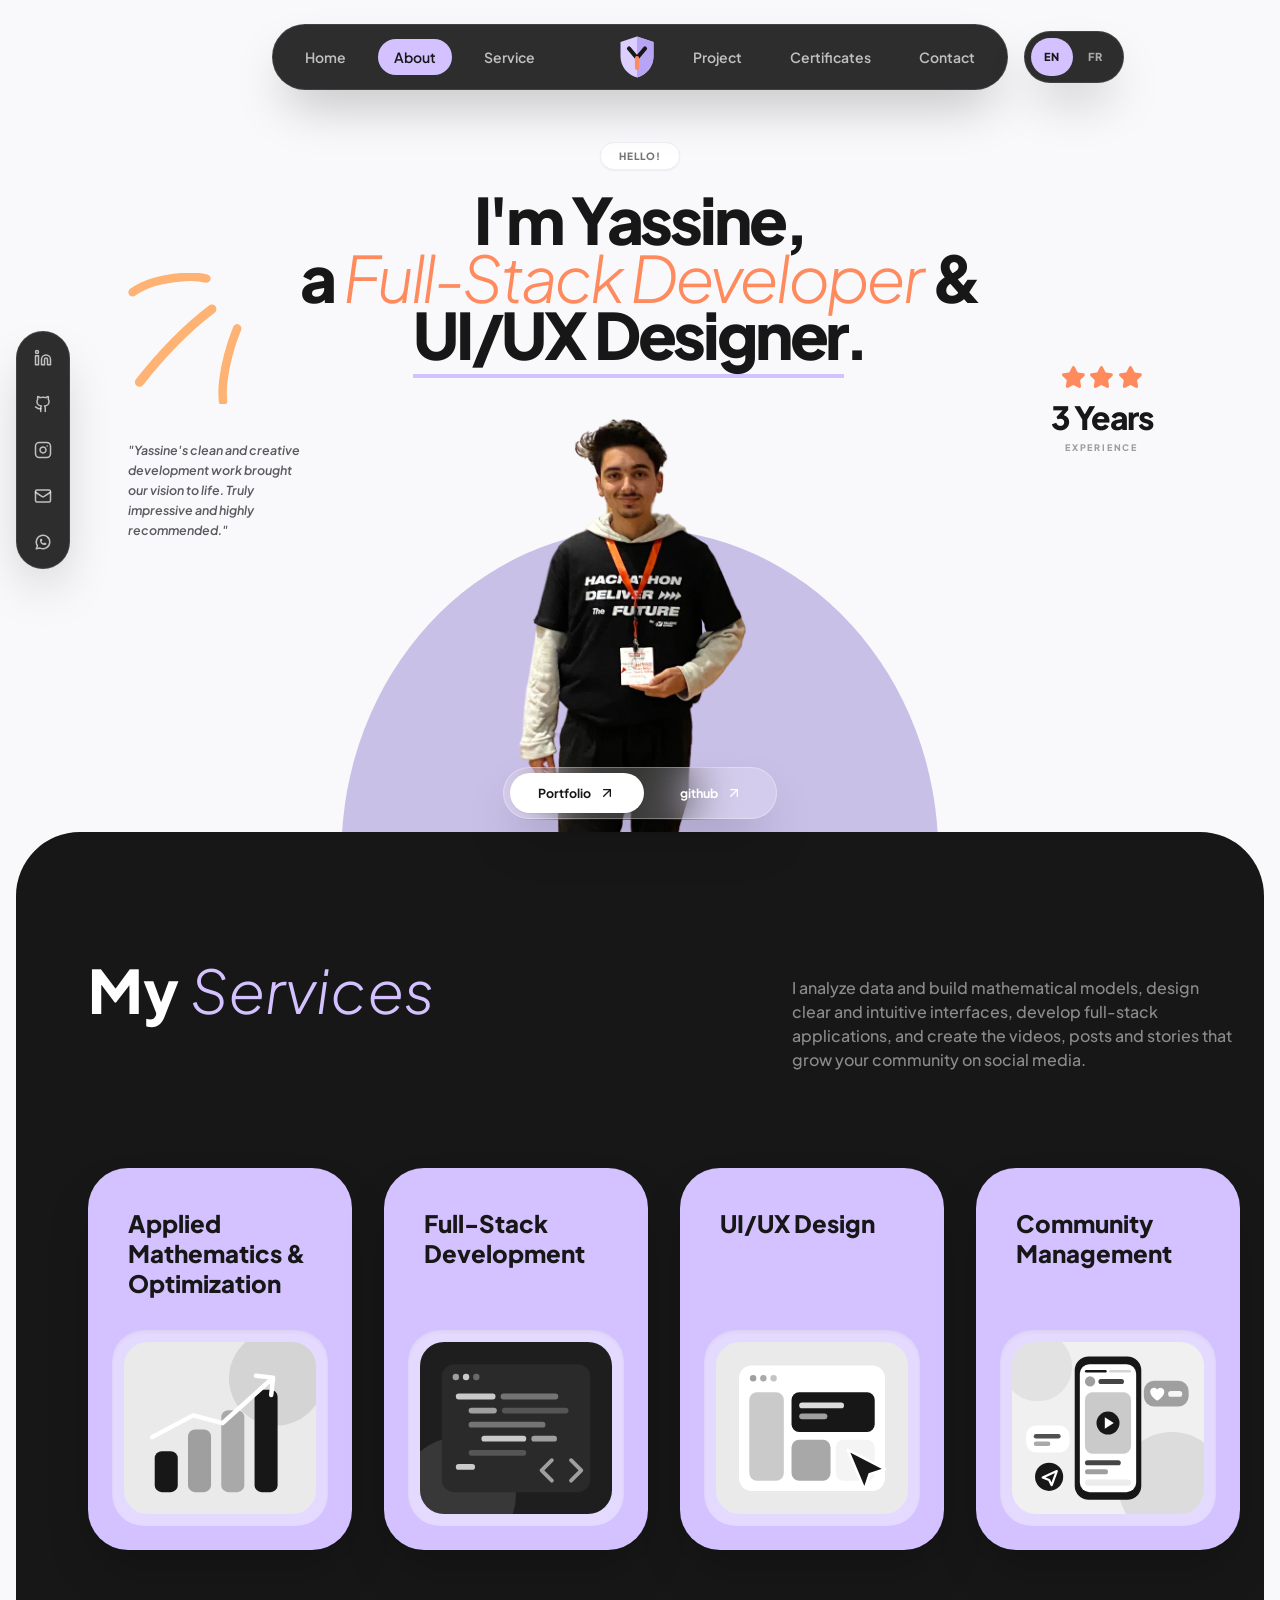
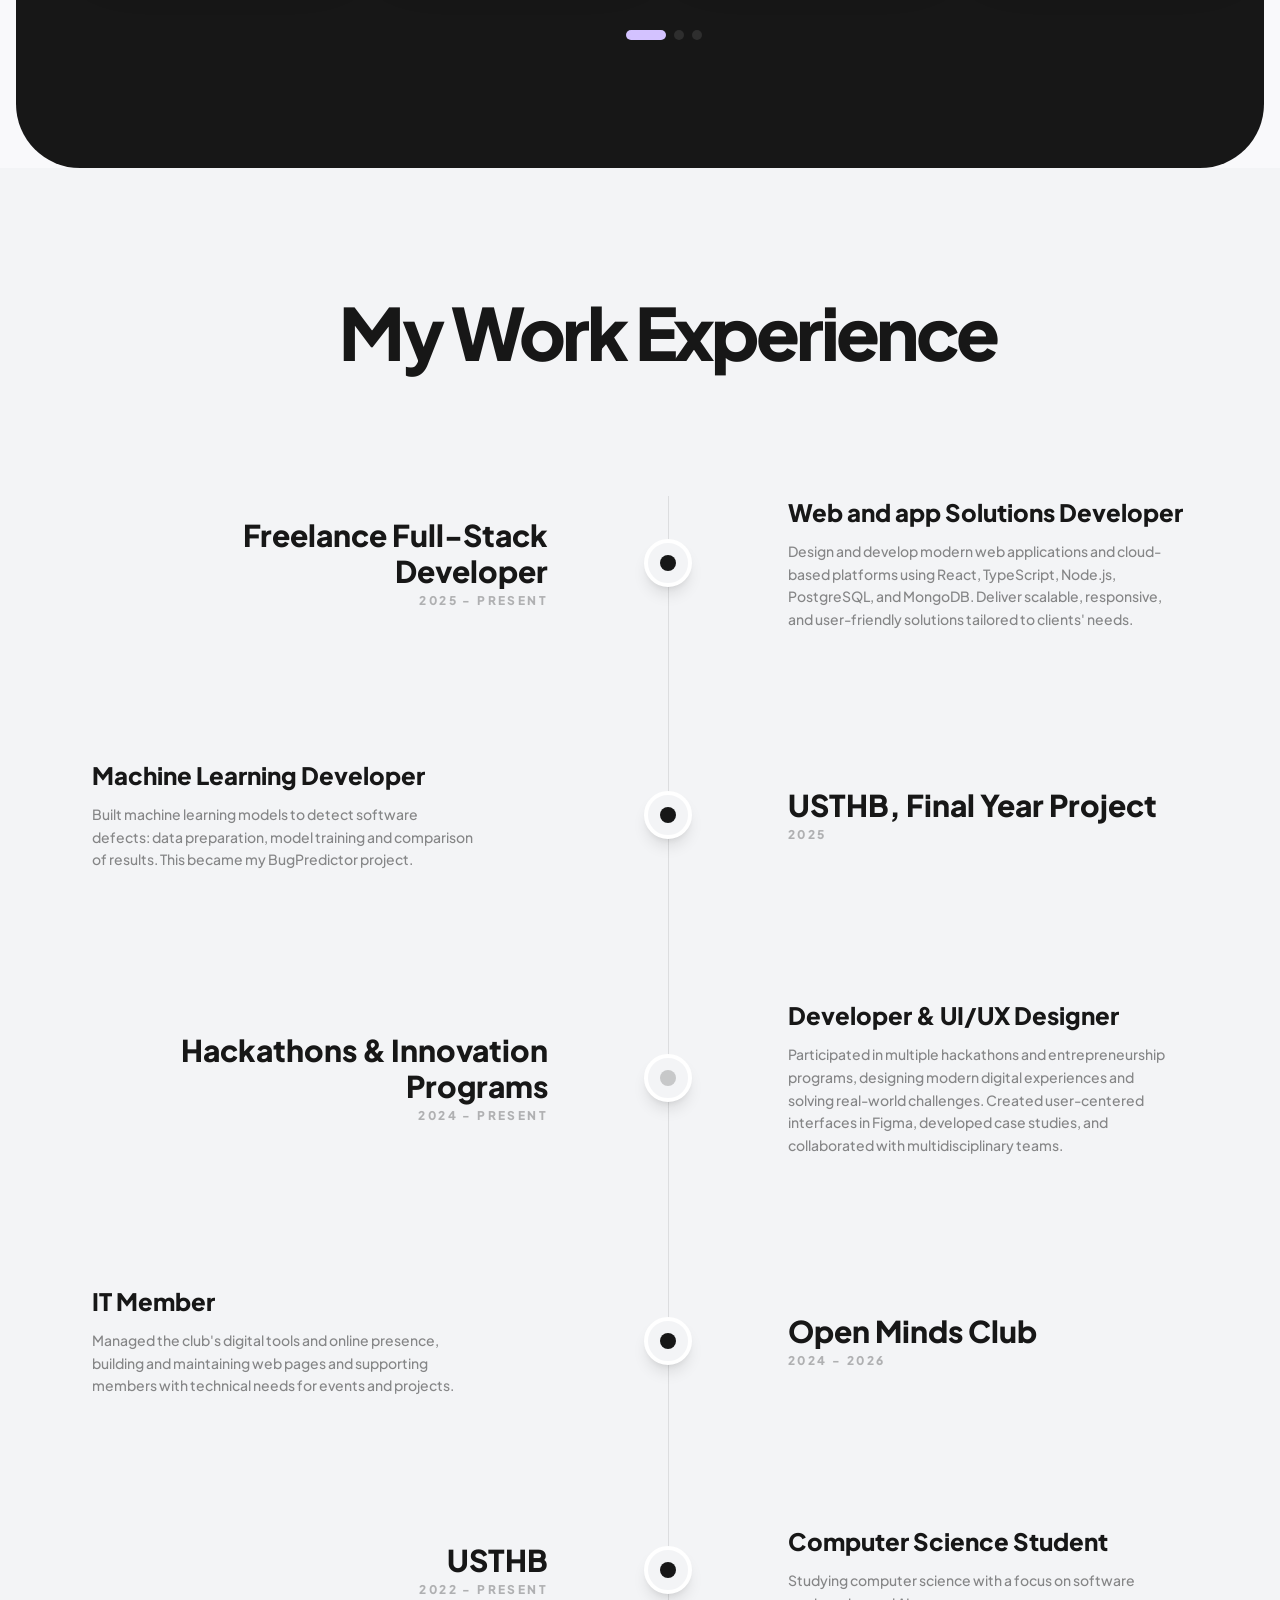
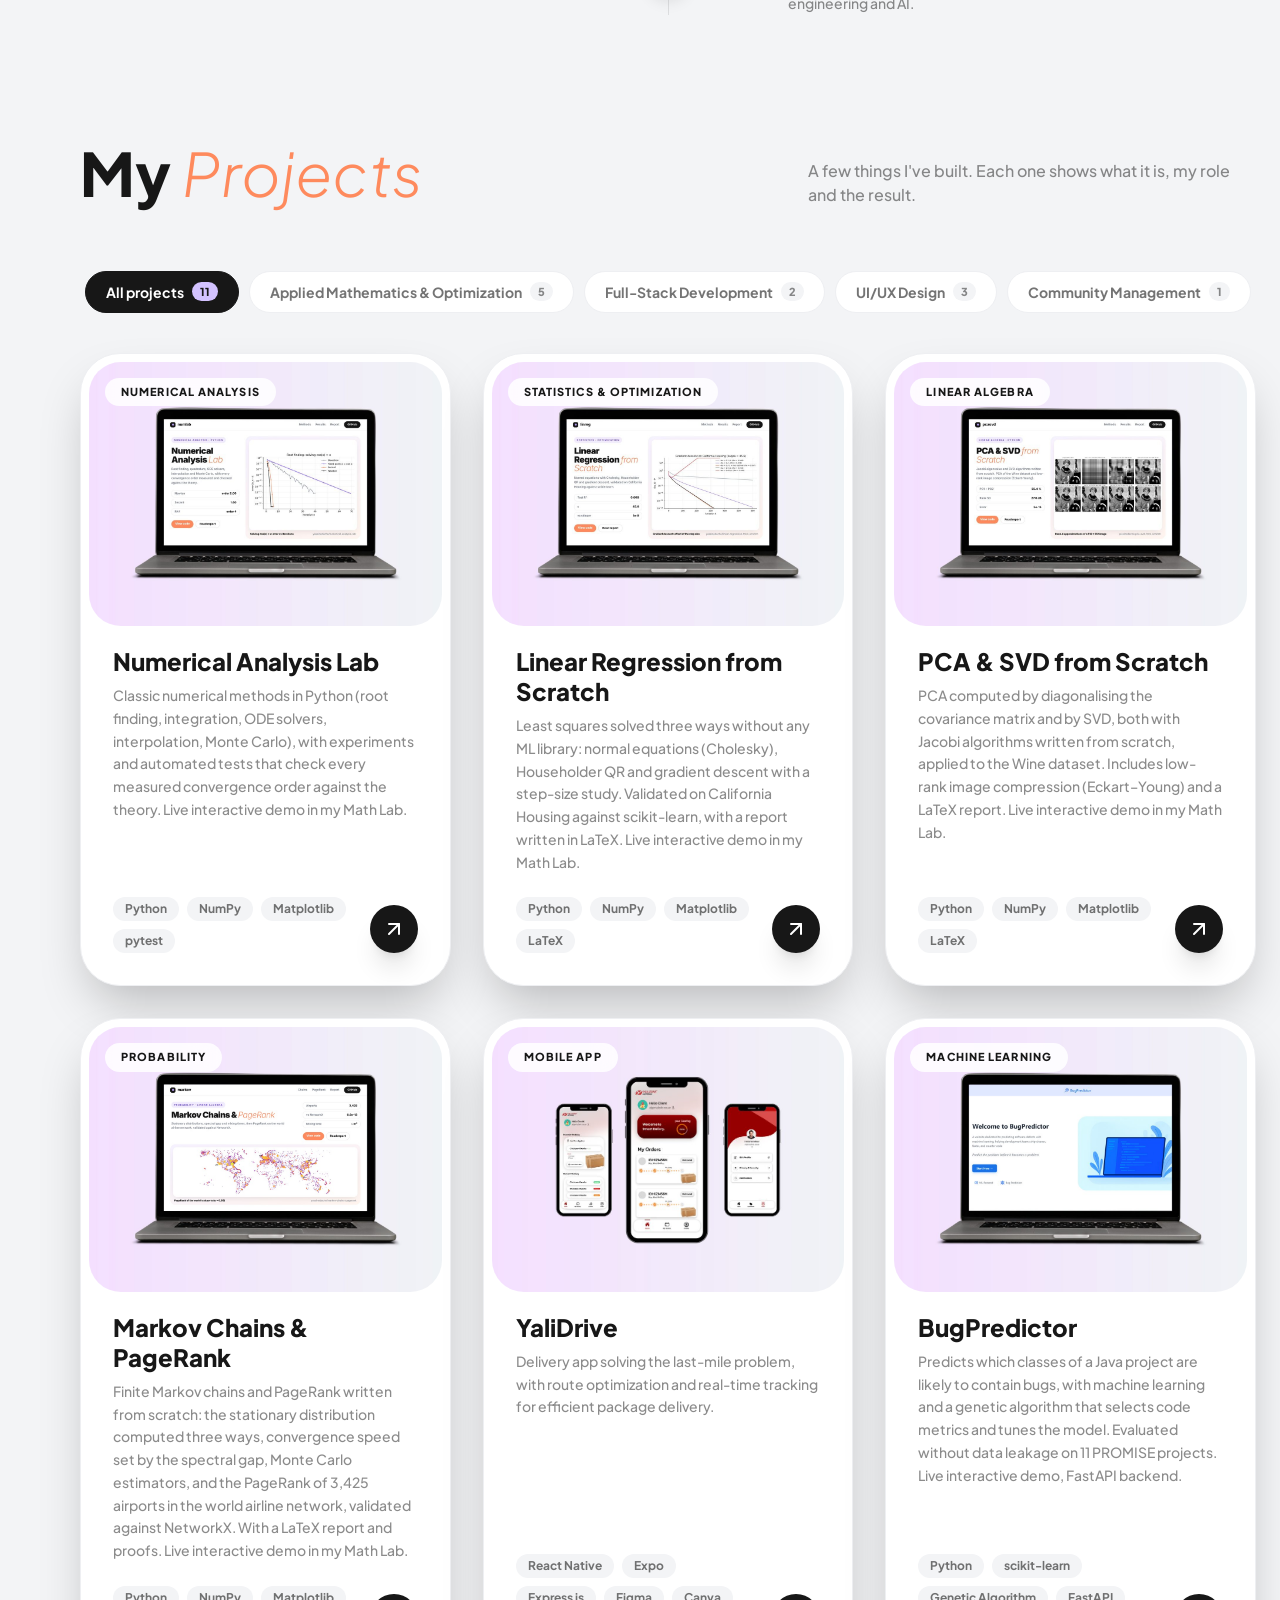
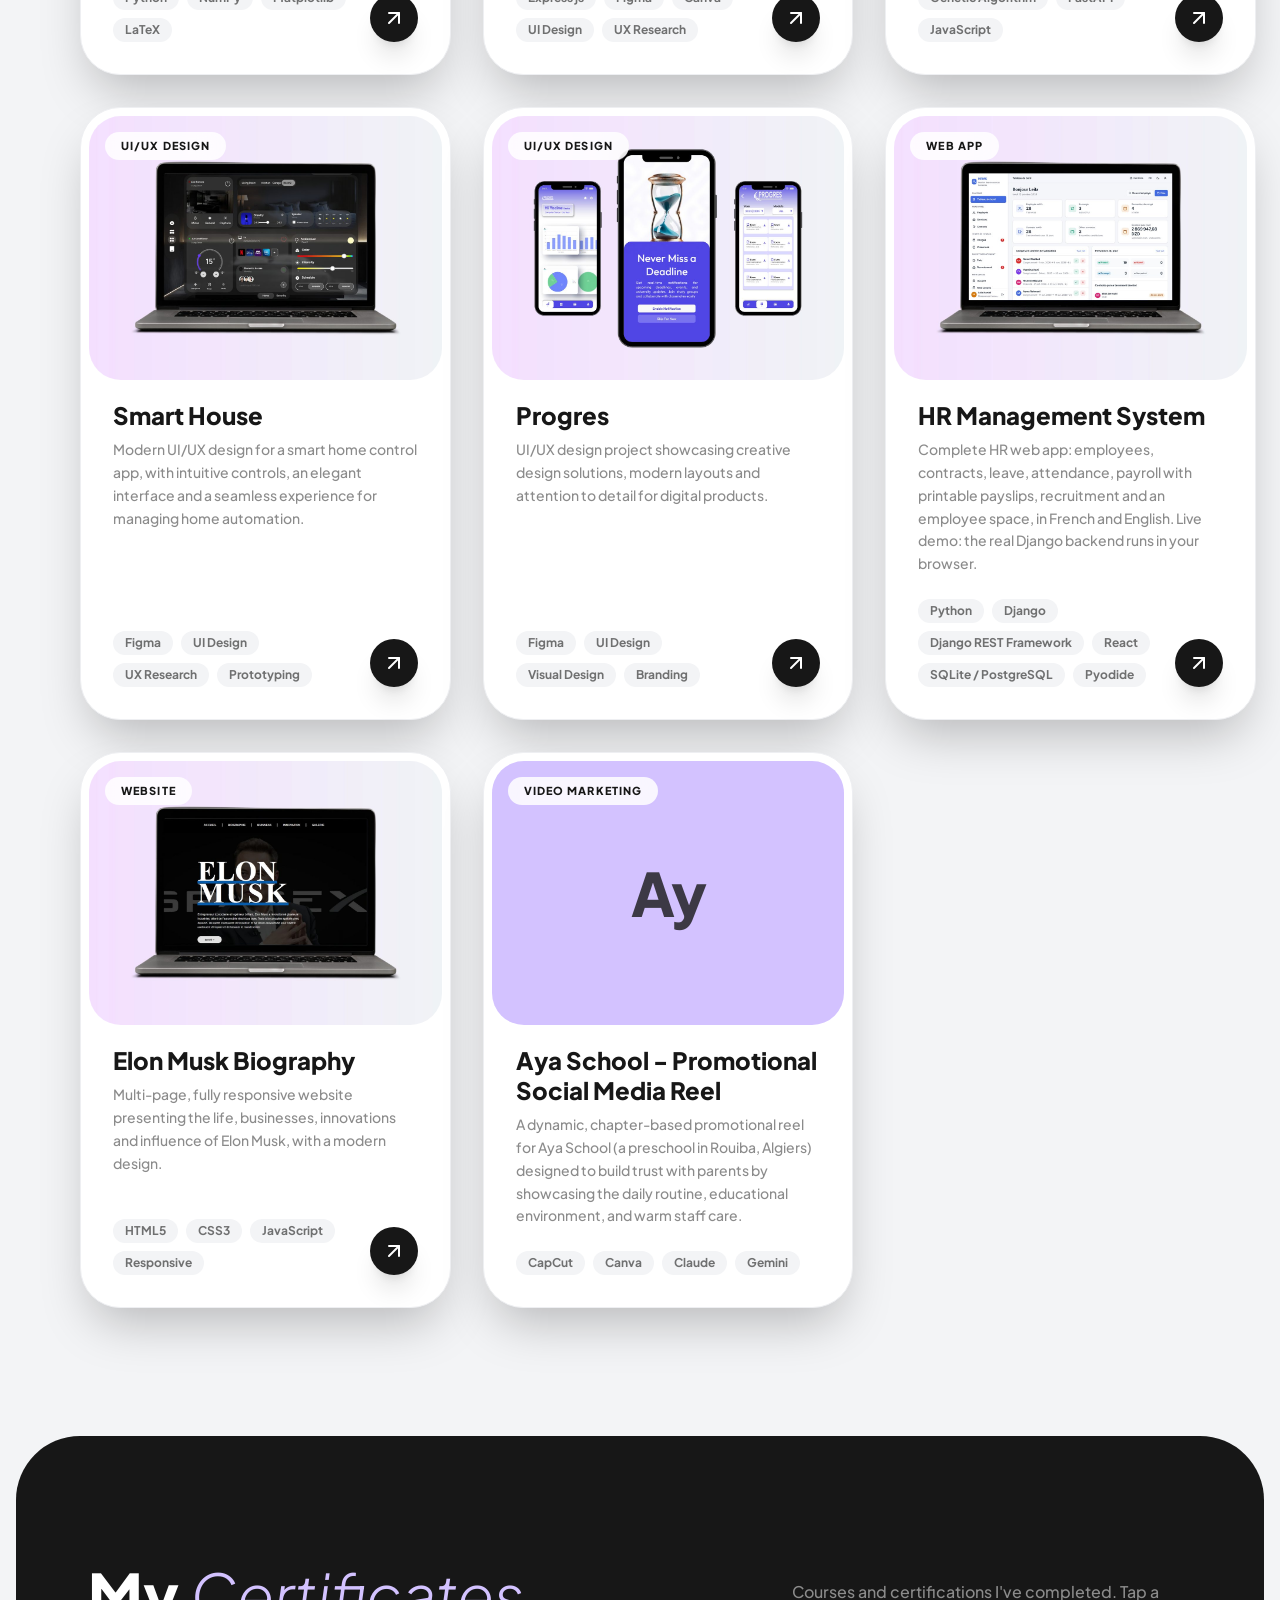
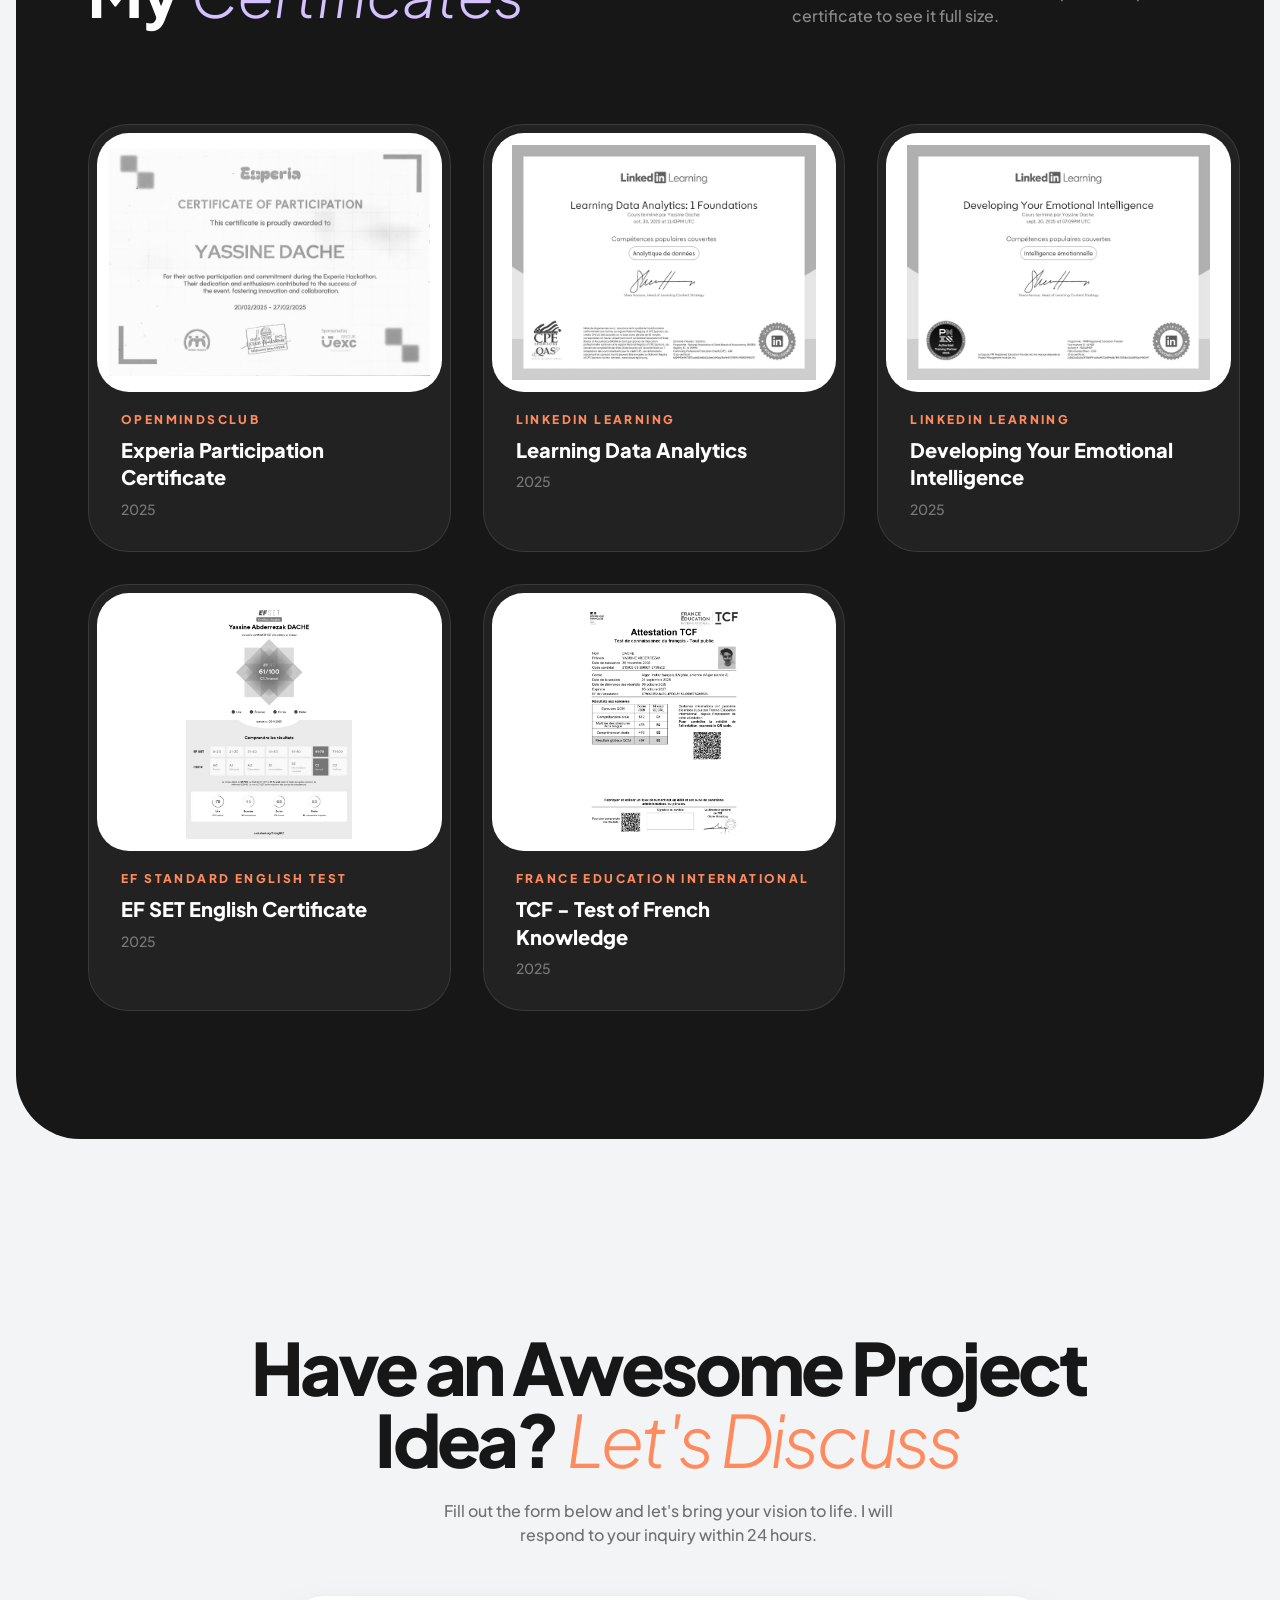
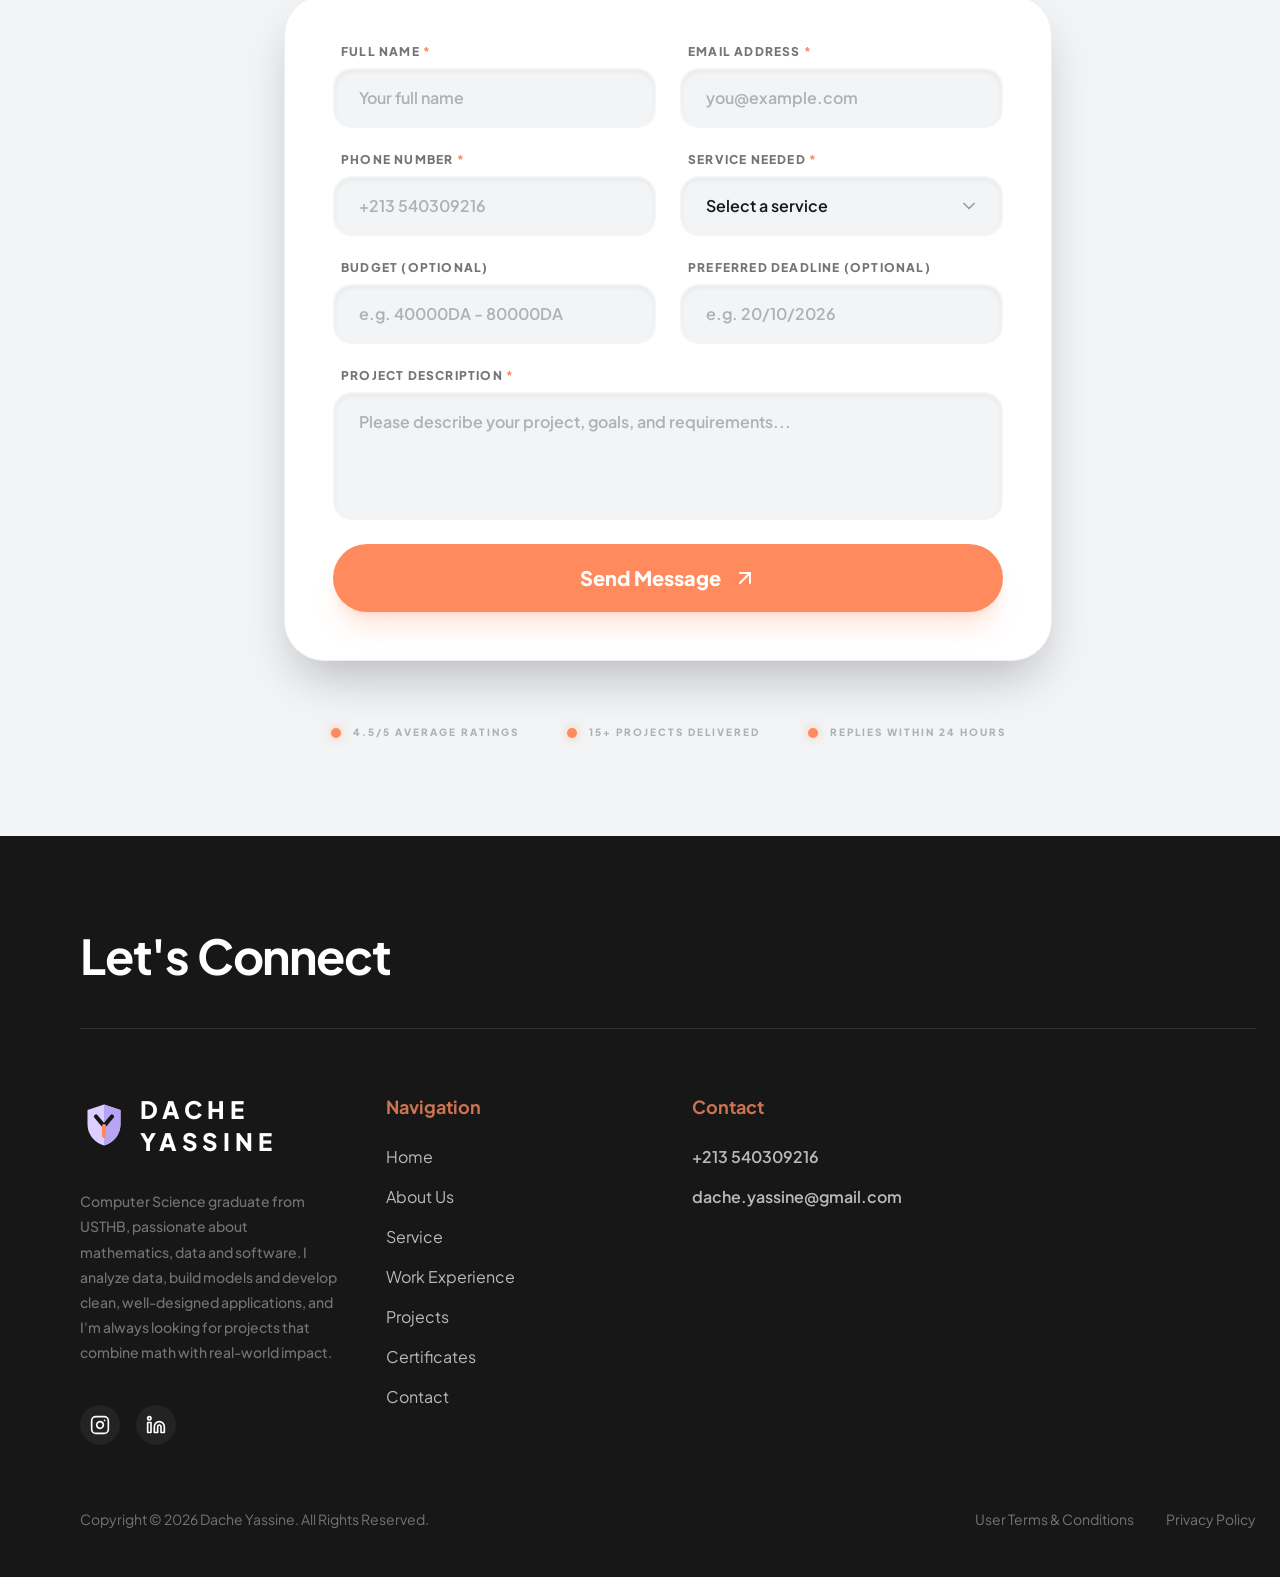
==== commit 097988b3: "Update portfolio from admin" ====
--- a/index.html
+++ b/index.html
@@ -149,7 +149,7 @@
 </head>
 <body>
 <div id="root"></div>
-<script id="site-data" type="application/json">{"profile":{"firstName":"Yassine","fullName":"Dache Yassine","role":"Full-Stack Developer","specialty":"UI/UX Designer","photo":"/uploads/photo-c69c1b4f.webp","testimonial":"\"Yassine's clean and creative development work brought our vision to life. Truly impressive and highly recommended.\"","years":"3 Years","servicesIntro":"I analyze data and build mathematical models, design clear and intuitive interfaces, develop full-stack applications, and create the videos, posts and stories that grow your community on social media.","projectsIntro":"A few things I've built. Each one shows what it is, my role and the result.","certificatesIntro":"Courses and certifications I've completed. Tap a certificate to see it full size.","bio":"Computer Science graduate from USTHB, passionate about mathematics, data and software. I analyze data, build models and develop clean, well-designed applications, and I'm always looking for projects that combine math with real-world impact.","email":"dache.yassine@gmail.com","phone":"+213 540309216","location":"Your city, Country","links":{"github":"https://github.com/yassinedache","linkedin":"https://www.linkedin.com/in/yassine-dache/","instagram":"https://www.instagram.com/"},"highlights":["4.5/5 Average Ratings","15+ Projects Delivered","Replies Within 24 Hours"],"website":"","roleFr":"Développeur Full-Stack","specialtyFr":"Designer UI/UX","yearsFr":"3 ans","testimonialFr":"« Le travail de développement propre et créatif de Yassine a donné vie à notre vision. Vraiment impressionnant, je le recommande vivement. »","servicesIntroFr":"J'analyse des données et construis des modèles mathématiques, je conçois des interfaces claires et intuitives, je développe des applications full-stack, et je crée les vidéos, posts et stories qui font grandir votre communauté sur les réseaux sociaux.","projectsIntroFr":"Quelques projets que j'ai réalisés. Chacun montre ce qu'il est, mon rôle et le résultat.","certificatesIntroFr":"Les formations et certifications que j'ai obtenues. Cliquez sur un certificat pour le voir en grand.","bioFr":"Diplômé en informatique de l'USTHB, passionné de mathématiques, de données et de logiciels. J'analyse des données, construis des modèles et développe des applications propres et soignées, et je cherche toujours des projets qui allient les mathématiques à un impact concret.","highlightsFr":["Note moyenne de 4,5/5","15+ projets livrés","Réponse sous 24 heures"]},"services":[{"id":"s1","title":"Applied Mathematics & Optimization","description":"Turning data into insight with statistics, mathematical modeling and machine learning, from cleaning data and testing models to optimizing them with algorithms like genetic algorithms.","image":"","art":"growth","titleFr":"Mathématiques appliquées & optimisation","descriptionFr":"Transformer les données en informations utiles grâce aux statistiques, à la modélisation mathématique et au machine learning : du nettoyage des données et du test des modèles jusqu'à leur optimisation avec des algorithmes comme les algorithmes génétiques."},{"id":"s3","title":"Full-Stack Development","description":"End-to-end development of complex web applications.","image":"","art":"code","titleFr":"Développement Full-Stack","descriptionFr":"Développement de bout en bout d'applications web complexes."},{"id":"s2","title":"UI/UX Design","description":"User-centric designs that are both beautiful and functional.","image":"","art":"design","titleFr":"Design UI/UX","descriptionFr":"Des interfaces centrées sur l'utilisateur, à la fois belles et fonctionnelles."},{"id":"s4","title":"Community Management","description":"I manage your social media from start to finish: editing short videos and reels, designing posts and stories, and publishing them on a consistent schedule on Instagram, TikTok and Facebook to grow and engage your community.","image":"","art":"social","titleFr":"Community Management","descriptionFr":"Je gère vos réseaux sociaux de A à Z : montage de vidéos courtes et de reels, création de posts et de stories, et publication régulière sur Instagram, TikTok et Facebook pour faire grandir et engager votre communauté."}],"projects":[{"id":"imathnumlab01","image":"/uploads/project-mv4htyfc0stn.jpg","title":"Numerical Analysis Lab","category":"Numerical Analysis","serviceId":"s1","description":"Classic numerical methods in Python (root finding, integration, ODE solvers, interpolation, Monte Carlo), with experiments and automated tests that check every measured convergence order against the theory. Live interactive demo in my Math Lab.","tags":"Python, NumPy, Matplotlib, pytest","link":"https://yassine-portfolio-virid.vercel.app/lab/numerical-analysis/","github":"https://github.com/yassinedache/numerical-analysis-lab","videoLink":"","titleFr":"Laboratoire d'analyse numérique","categoryFr":"Analyse numérique","descriptionFr":"Méthodes numériques classiques en Python (équations non linéaires, intégration, équations différentielles, interpolation, Monte Carlo), avec des expériences et des tests automatisés qui comparent chaque ordre de convergence mesuré à la théorie. Démo interactive en ligne dans mon Math Lab."},{"id":"imathlinreg01","image":"/uploads/project-mv4htz4hr6cz.jpg","title":"Linear Regression from Scratch","category":"Statistics & Optimization","serviceId":"s1","description":"Least squares solved three ways without any ML library: normal equations (Cholesky), Householder QR and gradient descent with a step-size study. Validated on California Housing against scikit-learn, with a report written in LaTeX. Live interactive demo in my Math Lab.","tags":"Python, NumPy, Matplotlib, LaTeX","link":"https://yassine-portfolio-virid.vercel.app/lab/linear-regression/","github":"https://github.com/yassinedache/linear-regression-from-scratch","videoLink":"","titleFr":"Régression linéaire et descente de gradient","categoryFr":"Statistiques & optimisation","descriptionFr":"Moindres carrés résolus de trois façons sans bibliothèque de ML : équations normales (Cholesky), décomposition QR de Householder et descente de gradient avec étude du pas. Validé sur California Housing face à scikit-learn, avec un rapport rédigé en LaTeX. Démo interactive en ligne dans mon Math Lab."},{"id":"imathpcasvd01","image":"/uploads/project-mv4htzpcg7wc.jpg","title":"PCA & SVD from Scratch","category":"Linear Algebra","serviceId":"s1","description":"PCA computed by diagonalising the covariance matrix and by SVD, both with Jacobi algorithms written from scratch, applied to the Wine dataset. Includes low-rank image compression (Eckart–Young) and a LaTeX report. Live interactive demo in my Math Lab.","tags":"Python, NumPy, Matplotlib, LaTeX","link":"https://yassine-portfolio-virid.vercel.app/lab/pca-svd/","github":"https://github.com/yassinedache/pca-svd-from-scratch","videoLink":"","titleFr":"ACP et décomposition en valeurs singulières","categoryFr":"Algèbre linéaire","descriptionFr":"ACP par diagonalisation de la matrice de covariance puis par SVD, avec des algorithmes de Jacobi écrits de zéro, appliquée au jeu de données Wine. Inclut la compression d'images par approximation de rang faible (Eckart–Young) et un rapport en LaTeX. Démo interactive en ligne dans mon Math Lab."},{"id":"imathmarkov01","image":"/uploads/project-markov-chains-pagerank.jpg","title":"Markov Chains & PageRank","category":"Probability","serviceId":"s1","description":"Finite Markov chains and PageRank written from scratch: the stationary distribution computed three ways, convergence speed set by the spectral gap, Monte Carlo estimators, and the PageRank of 3,425 airports in the world airline network, validated against NetworkX. With a LaTeX report and proofs. Live interactive demo in my Math Lab.","tags":"Python, NumPy, Matplotlib, LaTeX","link":"https://yassine-portfolio-virid.vercel.app/lab/markov-pagerank/","github":"https://github.com/yassinedache/markov-chains-pagerank","videoLink":"","titleFr":"Chaînes de Markov et PageRank","categoryFr":"Probabilités","descriptionFr":"Chaînes de Markov finies et PageRank programmés de zéro : loi stationnaire calculée de trois façons, vitesse de convergence liée au trou spectral, estimateurs de Monte-Carlo, et PageRank des 3 425 aéroports du réseau aérien mondial, validé face à NetworkX. Avec un rapport LaTeX et ses démonstrations. Démo interactive en ligne dans mon Math Lab."},{"id":"imuvsdh5bwg0vv","image":"/uploads/project-muvsln8c34qz.jpg","title":"YaliDrive","category":"Mobile App","serviceId":"s2","description":"Delivery app solving the last-mile problem, with route optimization and real-time tracking for efficient package delivery.","tags":"React Native, Expo, Express js, Figma, Canva, UI Design, UX Research","link":"https://www.figma.com/design/tfWeMQWR41iqs8AcFnwToP/yalidine?node-id=0-1&t=HWnZJu0cCmLaELjC-1","github":"","videoLink":"","categoryFr":"Application mobile","descriptionFr":"Application de livraison qui résout le problème du dernier kilomètre, avec optimisation des itinéraires et suivi en temps réel pour livrer les colis efficacement."},{"id":"imutwun8ohqlc4","image":"/uploads/project-7a302d3d.jpg","title":"BugPredictor","category":"Machine Learning","description":"Predicts which classes of a Java project are likely to contain bugs, with machine learning and a genetic algorithm that selects code metrics and tunes the model. Evaluated without data leakage on 11 PROMISE projects. Live interactive demo, FastAPI backend.","tags":"Python, scikit-learn, Genetic Algorithm, FastAPI, JavaScript","link":"https://yassine-portfolio-virid.vercel.app/demos/bugpredictor/","serviceId":"s1","github":"https://github.com/yassinedache/bugpredictor","videoLink":"","categoryFr":"Machine Learning","descriptionFr":"Prédit quelles classes d'un projet Java risquent de contenir des bugs, grâce au machine learning et à un algorithme génétique qui choisit les métriques de code et règle le modèle. Évalué sans fuite de données sur 11 projets PROMISE. Démo interactive en ligne, backend FastAPI."},{"id":"imuvs9kljk0qnz","image":"/uploads/project-muvslo13kovj.jpg","title":"Smart House","category":"UI/UX Design","serviceId":"s2","description":"Modern UI/UX design for a smart home control app, with intuitive controls, an elegant interface and a seamless experience for managing home automation.","tags":"Figma, UI Design, UX Research, Prototyping","link":"https://www.figma.com/design/uA8RZfgtoHnKFH3CcvBMWk/Smart-House?node-id=0-1&t=pRNb6z2f2gA1BM29-1","github":"","videoLink":"","categoryFr":"Design UI/UX","descriptionFr":"Design UI/UX moderne pour une application de maison connectée, avec des commandes intuitives, une interface élégante et une expérience fluide pour gérer la domotique."},{"id":"imuvsbnup5ka9c","image":"/uploads/project-muvslonvyj8d.jpg","title":"Progres","category":"UI/UX Design","serviceId":"s2","description":"UI/UX design project showcasing creative design solutions, modern layouts and attention to detail for digital products.","tags":"Figma, UI Design, Visual Design, Branding","link":"https://www.figma.com/design/4H8ZwuXtvbB2yFFSYeHz72/dzigners?node-id=0-1&t=Lt7j8Fo257eaebpL-1","github":"","videoLink":"","categoryFr":"Design UI/UX","descriptionFr":"Projet de design UI/UX qui présente des solutions créatives, des mises en page modernes et un grand souci du détail pour des produits numériques."},{"id":"imuvs0d7pa20se","image":"/uploads/project-hrms.jpg","title":"HR Management System","category":"Web App","serviceId":"s3","description":"Complete HR web app: employees, contracts, leave, attendance, payroll with printable payslips, recruitment and an employee space, in French and English. Live demo: the real Django backend runs in your browser.","tags":"Python, Django, Django REST Framework, React, SQLite / PostgreSQL, Pyodide","link":"https://yassine-portfolio-virid.vercel.app/demos/hrms/","github":"https://github.com/yassinedache/Information-System-for-Human-Resources-Management-HRMS","videoLink":"","titleFr":"Système de gestion RH","categoryFr":"Application web","descriptionFr":"Application RH complète : employés, contrats, congés, présences, paie avec bulletins imprimables, recrutement et espace employé, en français et en anglais. Démo en ligne : le vrai backend Django tourne dans votre navigateur."},{"id":"imuvrw4co4q8o4","image":"/uploads/project-muvslpxc72e0.jpg","title":"Elon Musk Biography","category":"Website","serviceId":"s3","description":"Multi-page, fully responsive website presenting the life, businesses, innovations and influence of Elon Musk, with a modern design.","tags":"HTML5, CSS3, JavaScript, Responsive","link":"https://github.com/yassinedache/Elon-Musk-biographie","github":"https://github.com/yassinedache/Elon-Musk-biographie","videoLink":"","titleFr":"Biographie d'Elon Musk","categoryFr":"Site web","descriptionFr":"Site web multipage entièrement responsive qui présente la vie, les entreprises, les innovations et l'influence d'Elon Musk, avec un design moderne."}],"experience":[{"id":"e1","company":"Freelance Full-Stack Developer","date":"2025 - Present","role":"Web and app Solutions Developer","text":"Design and develop modern web applications and cloud-based platforms using React, TypeScript, Node.js, PostgreSQL, and MongoDB. Deliver scalable, responsive, and user-friendly solutions tailored to clients' needs.","dot":"dark","companyFr":"Développeur Full-Stack freelance","dateFr":"2025 - Aujourd'hui","roleFr":"Développeur de solutions web et mobiles","textFr":"Je conçois et développe des applications web modernes et des plateformes cloud avec React, TypeScript, Node.js, PostgreSQL et MongoDB. Je livre des solutions évolutives, responsives et faciles à utiliser, adaptées aux besoins de chaque client."},{"id":"e4","company":"USTHB, Final Year Project","date":"2025","role":"Machine Learning Developer","text":"Built machine learning models to detect software defects: data preparation, model training and comparison of results. This became my BugPredictor project.","dot":"dark","companyFr":"USTHB, projet de fin d'études","roleFr":"Développeur Machine Learning","textFr":"Développement de modèles de machine learning pour détecter les défauts logiciels : préparation des données, entraînement des modèles et comparaison des résultats. Ce travail est devenu mon projet BugPredictor."},{"id":"e2","company":"Hackathons & Innovation Programs","date":"2024 - Present","role":"Developer & UI/UX Designer","text":"Participated in multiple hackathons and entrepreneurship programs, designing modern digital experiences and solving real-world challenges. Created user-centered interfaces in Figma, developed case studies, and collaborated with multidisciplinary teams.","dot":"","companyFr":"Hackathons et programmes d'innovation","dateFr":"2024 - Aujourd'hui","roleFr":"Développeur et designer UI/UX","textFr":"Participation à plusieurs hackathons et programmes d'entrepreneuriat : conception d'expériences numériques modernes et résolution de problèmes concrets. Création d'interfaces centrées sur l'utilisateur dans Figma, rédaction d'études de cas et travail avec des équipes pluridisciplinaires."},{"id":"e3","company":"Open Minds Club","date":"2024 - 2026","role":"IT Member","text":"Managed the club's digital tools and online presence, building and maintaining web pages and supporting members with technical needs for events and projects.","dot":"dark","roleFr":"Membre IT","textFr":"Gestion des outils numériques et de la présence en ligne du club, création et maintenance de pages web, et aide technique aux membres pour les événements et les projets."},{"id":"imuvtlc38oqz4t","company":"USTHB","role":"Computer Science Student","date":"2022 - Present","text":"Studying computer science with a focus on software engineering and AI.","dot":"dark","roleFr":"Étudiant en informatique","dateFr":"2022 - Aujourd'hui","textFr":"Études en informatique, avec un accent sur le génie logiciel et l'intelligence artificielle."}],"certificates":[{"id":"imuu6er1v8wci3","image":"/uploads/certificate-muu6itum3v6g.jpg","title":"Experia Participation Certificate","issuer":"OpenMindsClub","date":"2025","link":"","titleFr":"Certificat de participation Experia"},{"id":"imuu655yyjqq18","image":"/uploads/certificate-muu6iuo91ov0.jpg","title":"Learning Data Analytics","issuer":"LinkedIn Learning","date":"2025","link":""},{"id":"imuu673h17wgf3","image":"/uploads/certificate-muu6iveq6svo.jpg","title":"Developing Your Emotional Intelligence","issuer":"LinkedIn Learning","date":"2025","link":""},{"id":"imuu67wk1tyak6","image":"/uploads/certificate-muu6iw0bcexj.jpg","title":"EF SET English Certificate","issuer":"EF Standard English Test","date":"2025","link":"","titleFr":"Certificat d'anglais EF SET"},{"id":"imuu6arzf3qxyc","image":"/uploads/certificate-muu6iwm0cxox.jpg","title":"TCF - Test of French Knowledge","issuer":"France Education International","date":"2025","link":"","titleFr":"TCF - Test de connaissance du français"}]}</script>
+<script id="site-data" type="application/json">{"profile":{"firstName":"Yassine","fullName":"Dache Yassine","role":"Full-Stack Developer","specialty":"UI/UX Designer","photo":"/uploads/photo-c69c1b4f.webp","testimonial":"\"Yassine's clean and creative development work brought our vision to life. Truly impressive and highly recommended.\"","years":"3 Years","servicesIntro":"I analyze data and build mathematical models, design clear and intuitive interfaces, develop full-stack applications, and create the videos, posts and stories that grow your community on social media.","projectsIntro":"A few things I've built. Each one shows what it is, my role and the result.","certificatesIntro":"Courses and certifications I've completed. Tap a certificate to see it full size.","bio":"Computer Science graduate from USTHB, passionate about mathematics, data and software. I analyze data, build models and develop clean, well-designed applications, and I'm always looking for projects that combine math with real-world impact.","email":"dache.yassine@gmail.com","phone":"+213 540309216","location":"Your city, Country","links":{"github":"https://github.com/yassinedache","linkedin":"https://www.linkedin.com/in/yassine-dache/","instagram":"https://www.instagram.com/"},"highlights":["4.5/5 Average Ratings","15+ Projects Delivered","Replies Within 24 Hours"],"website":"","roleFr":"Développeur Full-Stack","specialtyFr":"Designer UI/UX","yearsFr":"3 ans","testimonialFr":"« Le travail de développement propre et créatif de Yassine a donné vie à notre vision. Vraiment impressionnant, je le recommande vivement. »","servicesIntroFr":"J'analyse des données et construis des modèles mathématiques, je conçois des interfaces claires et intuitives, je développe des applications full-stack, et je crée les vidéos, posts et stories qui font grandir votre communauté sur les réseaux sociaux.","projectsIntroFr":"Quelques projets que j'ai réalisés. Chacun montre ce qu'il est, mon rôle et le résultat.","certificatesIntroFr":"Les formations et certifications que j'ai obtenues. Cliquez sur un certificat pour le voir en grand.","bioFr":"Diplômé en informatique de l'USTHB, passionné de mathématiques, de données et de logiciels. J'analyse des données, construis des modèles et développe des applications propres et soignées, et je cherche toujours des projets qui allient les mathématiques à un impact concret.","highlightsFr":["Note moyenne de 4,5/5","15+ projets livrés","Réponse sous 24 heures"]},"services":[{"id":"s1","title":"Applied Mathematics & Optimization","description":"Turning data into insight with statistics, mathematical modeling and machine learning, from cleaning data and testing models to optimizing them with algorithms like genetic algorithms.","image":"","art":"growth","titleFr":"Mathématiques appliquées & optimisation","descriptionFr":"Transformer les données en informations utiles grâce aux statistiques, à la modélisation mathématique et au machine learning : du nettoyage des données et du test des modèles jusqu'à leur optimisation avec des algorithmes comme les algorithmes génétiques."},{"id":"s3","title":"Full-Stack Development","description":"End-to-end development of complex web applications.","image":"","art":"code","titleFr":"Développement Full-Stack","descriptionFr":"Développement de bout en bout d'applications web complexes."},{"id":"s2","title":"UI/UX Design","description":"User-centric designs that are both beautiful and functional.","image":"","art":"design","titleFr":"Design UI/UX","descriptionFr":"Des interfaces centrées sur l'utilisateur, à la fois belles et fonctionnelles."},{"id":"s4","title":"Community Management","description":"I manage your social media from start to finish: editing short videos and reels, designing posts and stories, and publishing them on a consistent schedule on Instagram, TikTok and Facebook to grow and engage your community.","image":"","art":"social","titleFr":"Community Management","descriptionFr":"Je gère vos réseaux sociaux de A à Z : montage de vidéos courtes et de reels, création de posts et de stories, et publication régulière sur Instagram, TikTok et Facebook pour faire grandir et engager votre communauté."}],"projects":[{"id":"imathnumlab01","image":"/uploads/project-mv4htyfc0stn.jpg","title":"Numerical Analysis Lab","category":"Numerical Analysis","serviceId":"s1","description":"Classic numerical methods in Python (root finding, integration, ODE solvers, interpolation, Monte Carlo), with experiments and automated tests that check every measured convergence order against the theory. Live interactive demo in my Math Lab.","tags":"Python, NumPy, Matplotlib, pytest","link":"https://yassine-portfolio-virid.vercel.app/lab/numerical-analysis/","github":"https://github.com/yassinedache/numerical-analysis-lab","videoLink":"","titleFr":"Laboratoire d'analyse numérique","categoryFr":"Analyse numérique","descriptionFr":"Méthodes numériques classiques en Python (équations non linéaires, intégration, équations différentielles, interpolation, Monte Carlo), avec des expériences et des tests automatisés qui comparent chaque ordre de convergence mesuré à la théorie. Démo interactive en ligne dans mon Math Lab."},{"id":"imathlinreg01","image":"/uploads/project-mv4htz4hr6cz.jpg","title":"Linear Regression from Scratch","category":"Statistics & Optimization","serviceId":"s1","description":"Least squares solved three ways without any ML library: normal equations (Cholesky), Householder QR and gradient descent with a step-size study. Validated on California Housing against scikit-learn, with a report written in LaTeX. Live interactive demo in my Math Lab.","tags":"Python, NumPy, Matplotlib, LaTeX","link":"https://yassine-portfolio-virid.vercel.app/lab/linear-regression/","github":"https://github.com/yassinedache/linear-regression-from-scratch","videoLink":"","titleFr":"Régression linéaire et descente de gradient","categoryFr":"Statistiques & optimisation","descriptionFr":"Moindres carrés résolus de trois façons sans bibliothèque de ML : équations normales (Cholesky), décomposition QR de Householder et descente de gradient avec étude du pas. Validé sur California Housing face à scikit-learn, avec un rapport rédigé en LaTeX. Démo interactive en ligne dans mon Math Lab."},{"id":"imathpcasvd01","image":"/uploads/project-mv4htzpcg7wc.jpg","title":"PCA & SVD from Scratch","category":"Linear Algebra","serviceId":"s1","description":"PCA computed by diagonalising the covariance matrix and by SVD, both with Jacobi algorithms written from scratch, applied to the Wine dataset. Includes low-rank image compression (Eckart–Young) and a LaTeX report. Live interactive demo in my Math Lab.","tags":"Python, NumPy, Matplotlib, LaTeX","link":"https://yassine-portfolio-virid.vercel.app/lab/pca-svd/","github":"https://github.com/yassinedache/pca-svd-from-scratch","videoLink":"","titleFr":"ACP et décomposition en valeurs singulières","categoryFr":"Algèbre linéaire","descriptionFr":"ACP par diagonalisation de la matrice de covariance puis par SVD, avec des algorithmes de Jacobi écrits de zéro, appliquée au jeu de données Wine. Inclut la compression d'images par approximation de rang faible (Eckart–Young) et un rapport en LaTeX. Démo interactive en ligne dans mon Math Lab."},{"id":"imathmarkov01","image":"/uploads/project-markov-chains-pagerank.jpg","title":"Markov Chains & PageRank","category":"Probability","serviceId":"s1","description":"Finite Markov chains and PageRank written from scratch: the stationary distribution computed three ways, convergence speed set by the spectral gap, Monte Carlo estimators, and the PageRank of 3,425 airports in the world airline network, validated against NetworkX. With a LaTeX report and proofs. Live interactive demo in my Math Lab.","tags":"Python, NumPy, Matplotlib, LaTeX","link":"https://yassine-portfolio-virid.vercel.app/lab/markov-pagerank/","github":"https://github.com/yassinedache/markov-chains-pagerank","videoLink":"","titleFr":"Chaînes de Markov et PageRank","categoryFr":"Probabilités","descriptionFr":"Chaînes de Markov finies et PageRank programmés de zéro : loi stationnaire calculée de trois façons, vitesse de convergence liée au trou spectral, estimateurs de Monte-Carlo, et PageRank des 3 425 aéroports du réseau aérien mondial, validé face à NetworkX. Avec un rapport LaTeX et ses démonstrations. Démo interactive en ligne dans mon Math Lab."},{"id":"imuvsdh5bwg0vv","image":"/uploads/project-muvsln8c34qz.jpg","title":"YaliDrive","category":"Mobile App","serviceId":"s2","description":"Delivery app solving the last-mile problem, with route optimization and real-time tracking for efficient package delivery.","tags":"React Native, Expo, Express js, Figma, Canva, UI Design, UX Research","link":"https://www.figma.com/design/tfWeMQWR41iqs8AcFnwToP/yalidine?node-id=0-1&t=HWnZJu0cCmLaELjC-1","github":"","videoLink":"","categoryFr":"Application mobile","descriptionFr":"Application de livraison qui résout le problème du dernier kilomètre, avec optimisation des itinéraires et suivi en temps réel pour livrer les colis efficacement."},{"id":"imutwun8ohqlc4","image":"/uploads/project-7a302d3d.jpg","title":"BugPredictor","category":"Machine Learning","description":"Predicts which classes of a Java project are likely to contain bugs, with machine learning and a genetic algorithm that selects code metrics and tunes the model. Evaluated without data leakage on 11 PROMISE projects. Live interactive demo, FastAPI backend.","tags":"Python, scikit-learn, Genetic Algorithm, FastAPI, JavaScript","link":"https://yassine-portfolio-virid.vercel.app/demos/bugpredictor/","serviceId":"s1","github":"https://github.com/yassinedache/bugpredictor","videoLink":"","categoryFr":"Machine Learning","descriptionFr":"Prédit quelles classes d'un projet Java risquent de contenir des bugs, grâce au machine learning et à un algorithme génétique qui choisit les métriques de code et règle le modèle. Évalué sans fuite de données sur 11 projets PROMISE. Démo interactive en ligne, backend FastAPI."},{"id":"imuvs9kljk0qnz","image":"/uploads/project-muvslo13kovj.jpg","title":"Smart House","category":"UI/UX Design","serviceId":"s2","description":"Modern UI/UX design for a smart home control app, with intuitive controls, an elegant interface and a seamless experience for managing home automation.","tags":"Figma, UI Design, UX Research, Prototyping","link":"https://www.figma.com/design/uA8RZfgtoHnKFH3CcvBMWk/Smart-House?node-id=0-1&t=pRNb6z2f2gA1BM29-1","github":"","videoLink":"","categoryFr":"Design UI/UX","descriptionFr":"Design UI/UX moderne pour une application de maison connectée, avec des commandes intuitives, une interface élégante et une expérience fluide pour gérer la domotique."},{"id":"imuvsbnup5ka9c","image":"/uploads/project-muvslonvyj8d.jpg","title":"Progres","category":"UI/UX Design","serviceId":"s2","description":"UI/UX design project showcasing creative design solutions, modern layouts and attention to detail for digital products.","tags":"Figma, UI Design, Visual Design, Branding","link":"https://www.figma.com/design/4H8ZwuXtvbB2yFFSYeHz72/dzigners?node-id=0-1&t=Lt7j8Fo257eaebpL-1","github":"","videoLink":"","categoryFr":"Design UI/UX","descriptionFr":"Projet de design UI/UX qui présente des solutions créatives, des mises en page modernes et un grand souci du détail pour des produits numériques."},{"id":"imuvs0d7pa20se","image":"/uploads/project-hrms.jpg","title":"HR Management System","category":"Web App","serviceId":"s3","description":"Complete HR web app: employees, contracts, leave, attendance, payroll with printable payslips, recruitment and an employee space, in French and English. Live demo: the real Django backend runs in your browser.","tags":"Python, Django, Django REST Framework, React, SQLite / PostgreSQL, Pyodide","link":"https://yassine-portfolio-virid.vercel.app/demos/hrms/","github":"https://github.com/yassinedache/Information-System-for-Human-Resources-Management-HRMS","videoLink":"","titleFr":"Système de gestion RH","categoryFr":"Application web","descriptionFr":"Application RH complète : employés, contrats, congés, présences, paie avec bulletins imprimables, recrutement et espace employé, en français et en anglais. Démo en ligne : le vrai backend Django tourne dans votre navigateur."},{"id":"imuvrw4co4q8o4","image":"/uploads/project-muvslpxc72e0.jpg","title":"Elon Musk Biography","category":"Website","serviceId":"s3","description":"Multi-page, fully responsive website presenting the life, businesses, innovations and influence of Elon Musk, with a modern design.","tags":"HTML5, CSS3, JavaScript, Responsive","link":"https://github.com/yassinedache/Elon-Musk-biographie","github":"https://github.com/yassinedache/Elon-Musk-biographie","videoLink":"","titleFr":"Biographie d'Elon Musk","categoryFr":"Site web","descriptionFr":"Site web multipage entièrement responsive qui présente la vie, les entreprises, les innovations et l'influence d'Elon Musk, avec un design moderne."},{"id":"imv8jb4jliht0q","title":"Aya School - Promotional Social Media Reel","category":"Video Marketing","serviceId":"s4","description":"A dynamic, chapter-based promotional reel for Aya School (a preschool in Rouiba, Algiers) designed to build trust with parents by showcasing the daily routine, educational environment, and warm staff care.","tags":"CapCut, Canva, Claude, Gemini","link":"","github":"","videoLink":"","titleFr":"Aya School - Réel Promotionnel pour les Réseaux Sociaux","categoryFr":"Marketing Vidéo","descriptionFr":"Une vidéo promotionnelle dynamique et chapitrée pour Aya School (école maternelle à Rouïba, Alger), conçue pour instaurer la confiance chez les parents en montrant la routine quotidienne, l'environnement éducatif et la bienveillance du personnel."}],"experience":[{"id":"e1","company":"Freelance Full-Stack Developer","date":"2025 - Present","role":"Web and app Solutions Developer","text":"Design and develop modern web applications and cloud-based platforms using React, TypeScript, Node.js, PostgreSQL, and MongoDB. Deliver scalable, responsive, and user-friendly solutions tailored to clients' needs.","dot":"dark","companyFr":"Développeur Full-Stack freelance","dateFr":"2025 - Aujourd'hui","roleFr":"Développeur de solutions web et mobiles","textFr":"Je conçois et développe des applications web modernes et des plateformes cloud avec React, TypeScript, Node.js, PostgreSQL et MongoDB. Je livre des solutions évolutives, responsives et faciles à utiliser, adaptées aux besoins de chaque client."},{"id":"e4","company":"USTHB, Final Year Project","date":"2025","role":"Machine Learning Developer","text":"Built machine learning models to detect software defects: data preparation, model training and comparison of results. This became my BugPredictor project.","dot":"dark","companyFr":"USTHB, projet de fin d'études","roleFr":"Développeur Machine Learning","textFr":"Développement de modèles de machine learning pour détecter les défauts logiciels : préparation des données, entraînement des modèles et comparaison des résultats. Ce travail est devenu mon projet BugPredictor."},{"id":"e2","company":"Hackathons & Innovation Programs","date":"2024 - Present","role":"Developer & UI/UX Designer","text":"Participated in multiple hackathons and entrepreneurship programs, designing modern digital experiences and solving real-world challenges. Created user-centered interfaces in Figma, developed case studies, and collaborated with multidisciplinary teams.","dot":"","companyFr":"Hackathons et programmes d'innovation","dateFr":"2024 - Aujourd'hui","roleFr":"Développeur et designer UI/UX","textFr":"Participation à plusieurs hackathons et programmes d'entrepreneuriat : conception d'expériences numériques modernes et résolution de problèmes concrets. Création d'interfaces centrées sur l'utilisateur dans Figma, rédaction d'études de cas et travail avec des équipes pluridisciplinaires."},{"id":"e3","company":"Open Minds Club","date":"2024 - 2026","role":"IT Member","text":"Managed the club's digital tools and online presence, building and maintaining web pages and supporting members with technical needs for events and projects.","dot":"dark","roleFr":"Membre IT","textFr":"Gestion des outils numériques et de la présence en ligne du club, création et maintenance de pages web, et aide technique aux membres pour les événements et les projets."},{"id":"imuvtlc38oqz4t","company":"USTHB","role":"Computer Science Student","date":"2022 - Present","text":"Studying computer science with a focus on software engineering and AI.","dot":"dark","roleFr":"Étudiant en informatique","dateFr":"2022 - Aujourd'hui","textFr":"Études en informatique, avec un accent sur le génie logiciel et l'intelligence artificielle."}],"certificates":[{"id":"imuu6er1v8wci3","image":"/uploads/certificate-muu6itum3v6g.jpg","title":"Experia Participation Certificate","issuer":"OpenMindsClub","date":"2025","link":"","titleFr":"Certificat de participation Experia"},{"id":"imuu655yyjqq18","image":"/uploads/certificate-muu6iuo91ov0.jpg","title":"Learning Data Analytics","issuer":"LinkedIn Learning","date":"2025","link":""},{"id":"imuu673h17wgf3","image":"/uploads/certificate-muu6iveq6svo.jpg","title":"Developing Your Emotional Intelligence","issuer":"LinkedIn Learning","date":"2025","link":""},{"id":"imuu67wk1tyak6","image":"/uploads/certificate-muu6iw0bcexj.jpg","title":"EF SET English Certificate","issuer":"EF Standard English Test","date":"2025","link":"","titleFr":"Certificat d'anglais EF SET"},{"id":"imuu6arzf3qxyc","image":"/uploads/certificate-muu6iwm0cxox.jpg","title":"TCF - Test of French Knowledge","issuer":"France Education International","date":"2025","link":"","titleFr":"TCF - Test de connaissance du français"}]}</script>
 <script>
 (function () {
   "use strict";
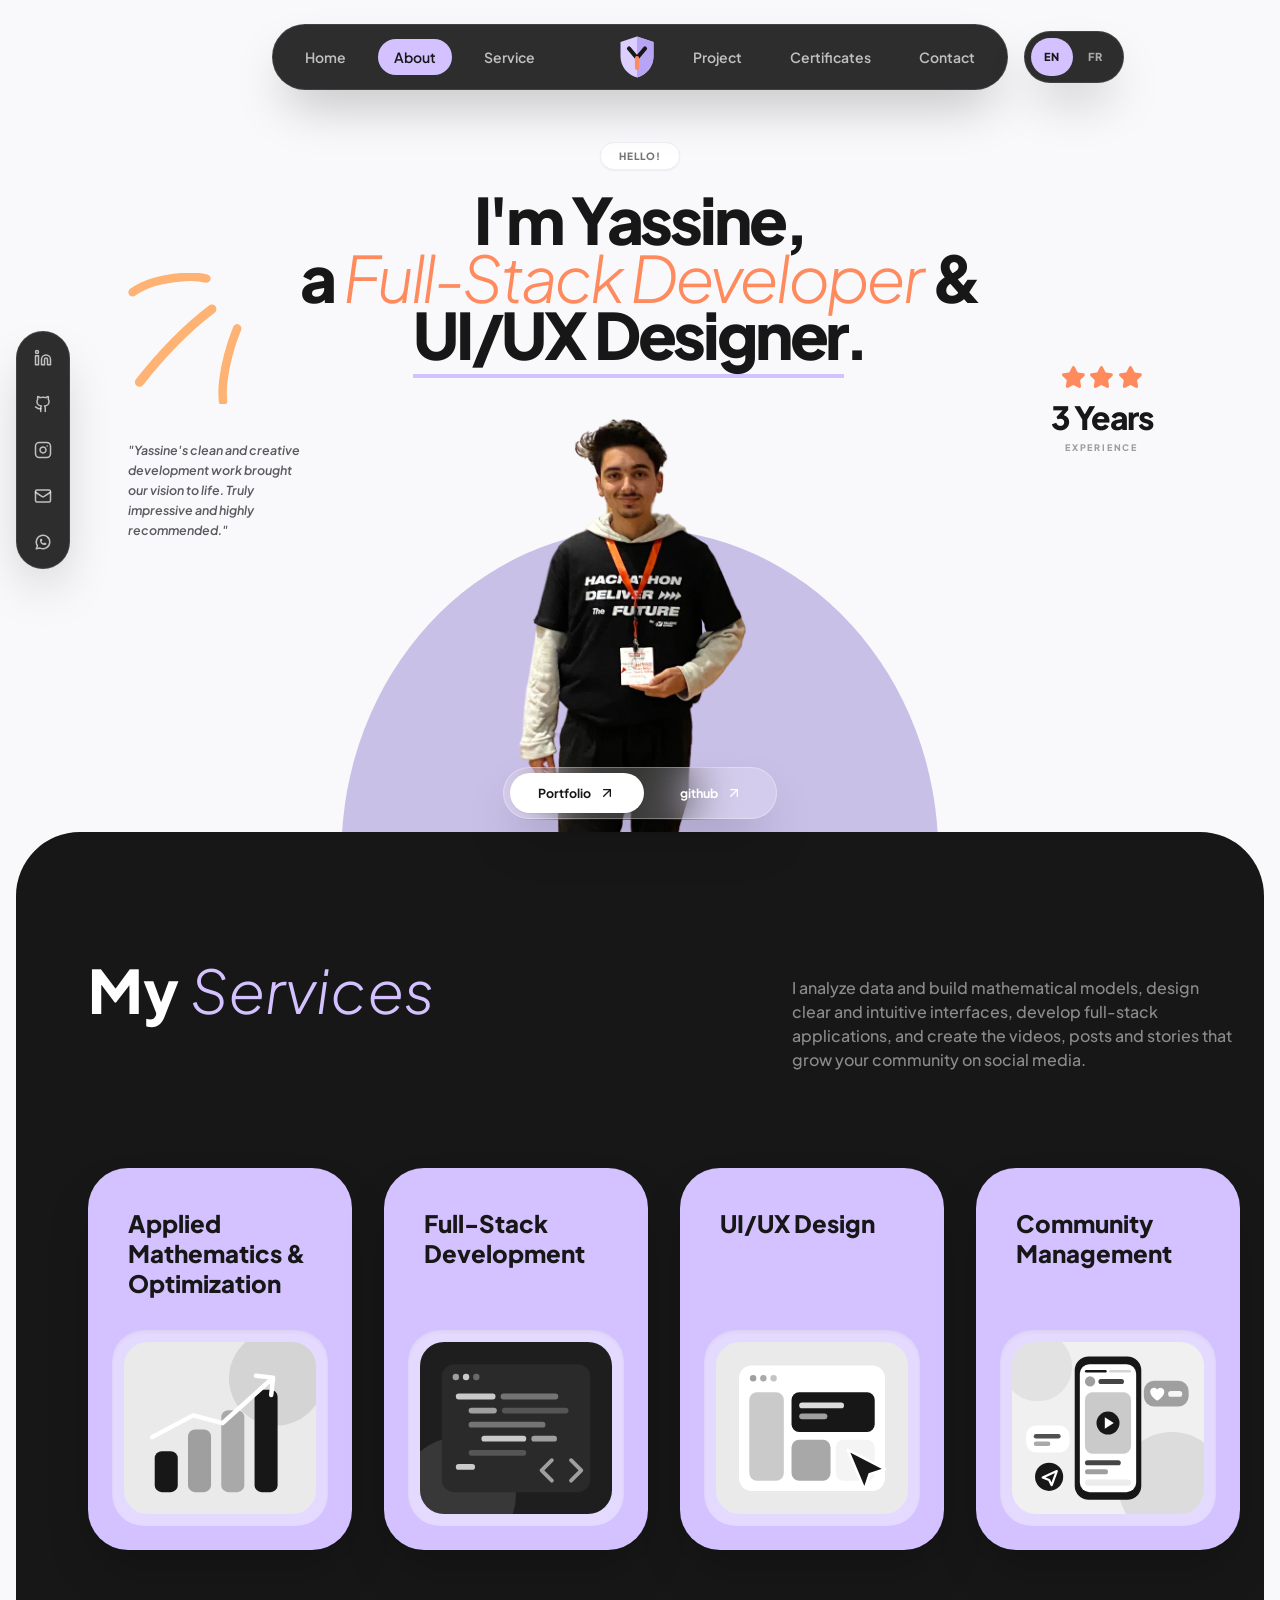
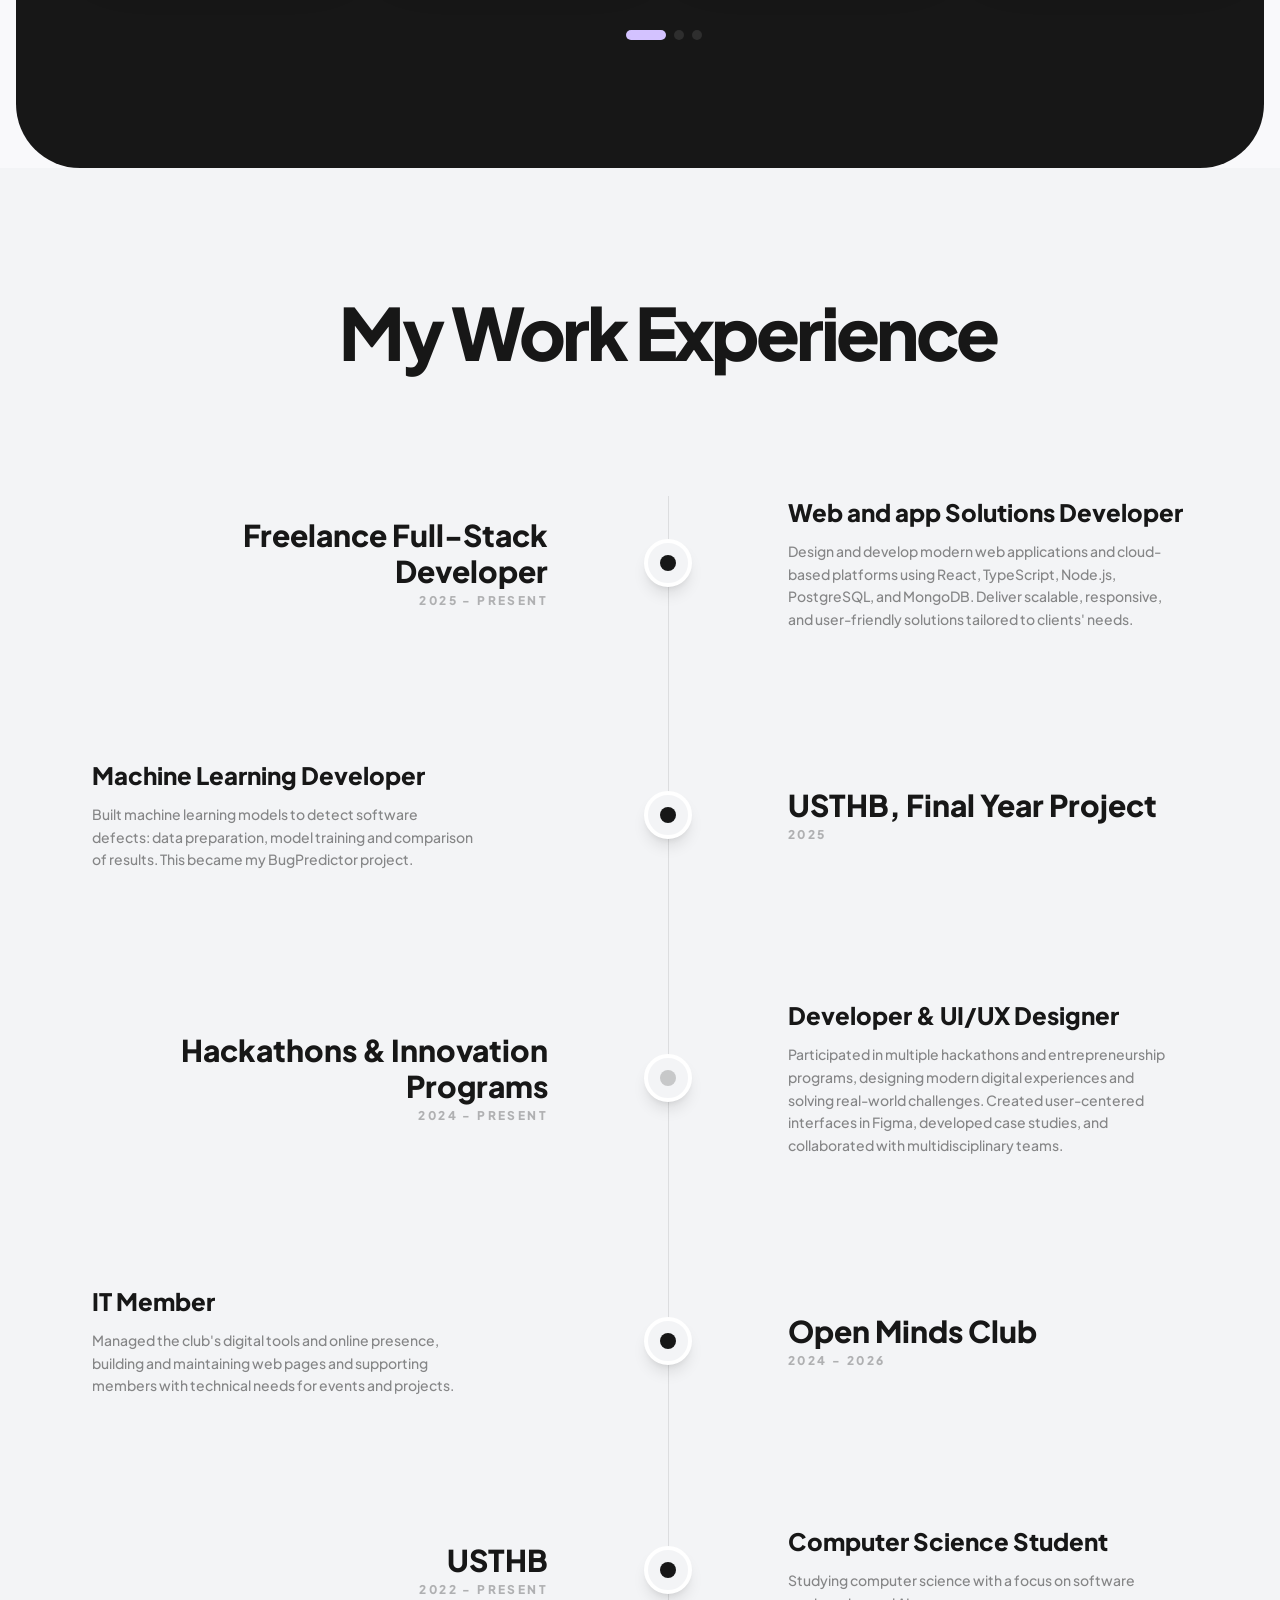
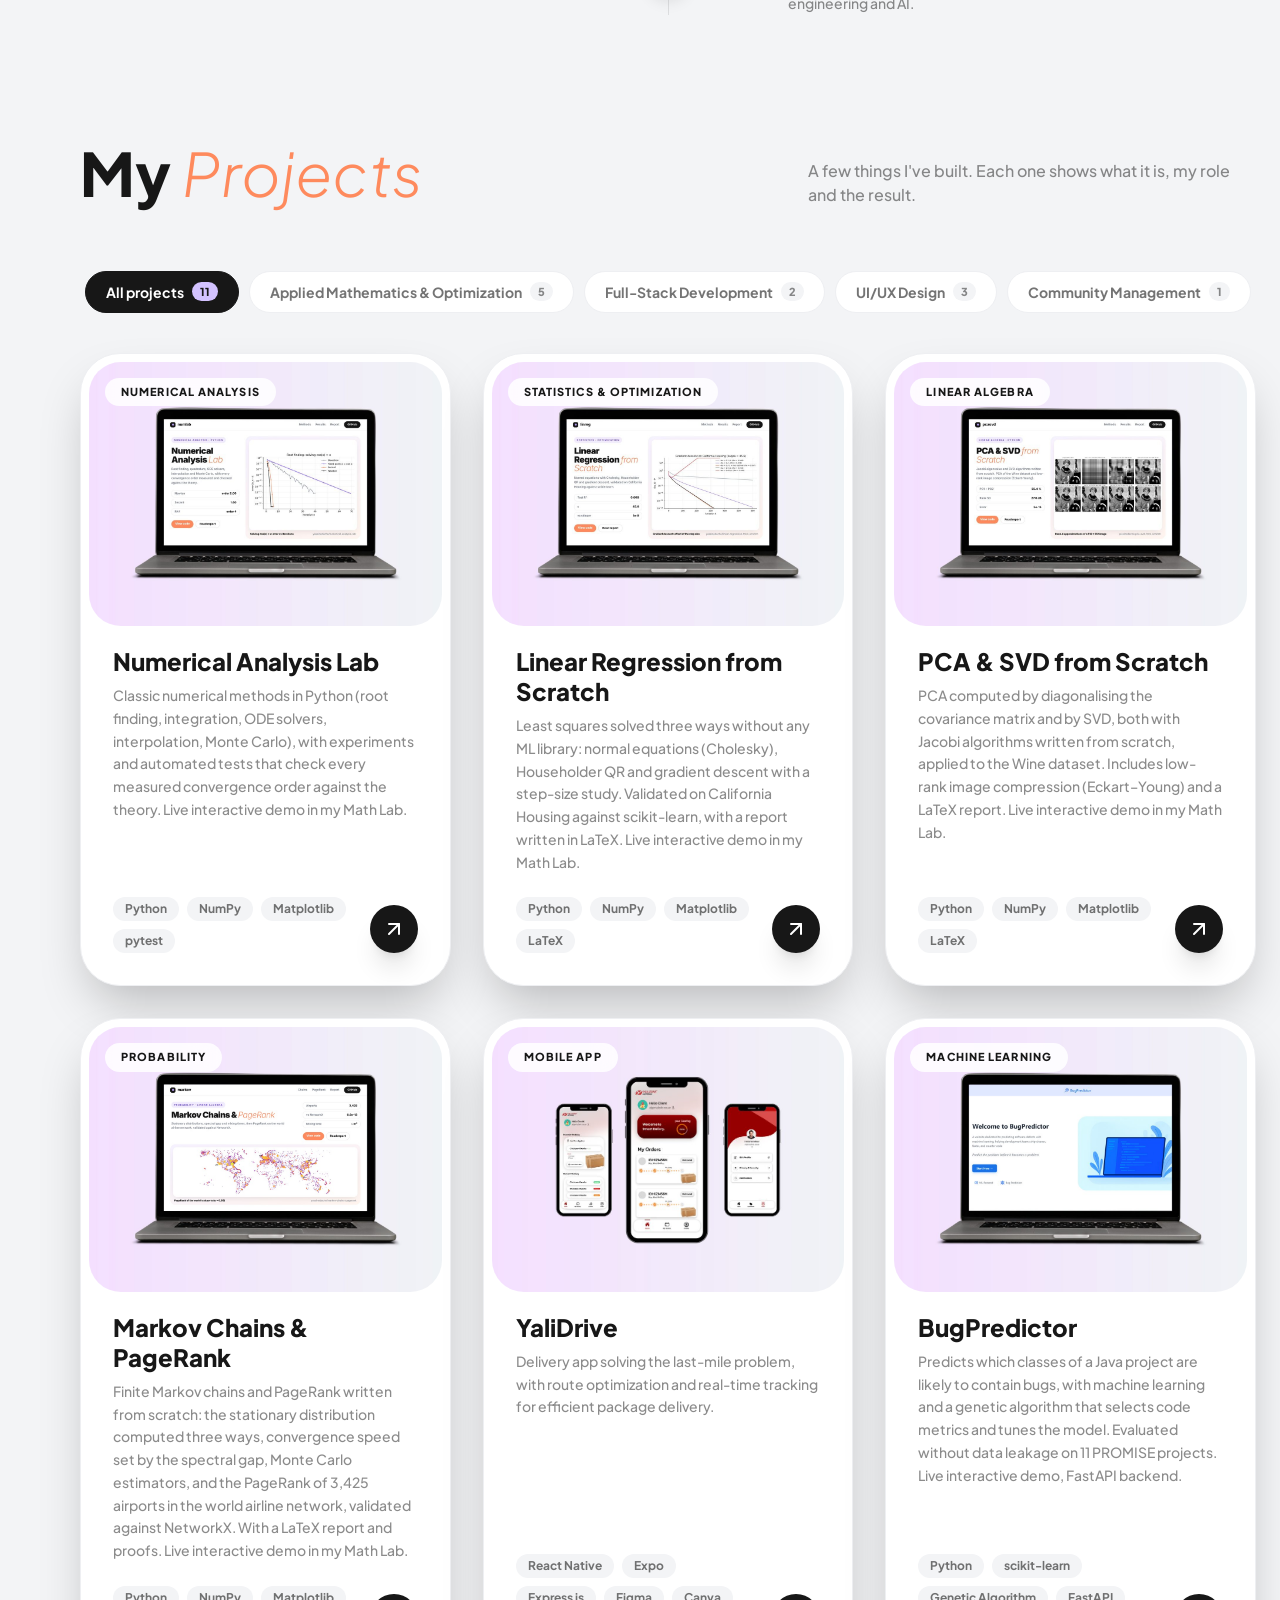
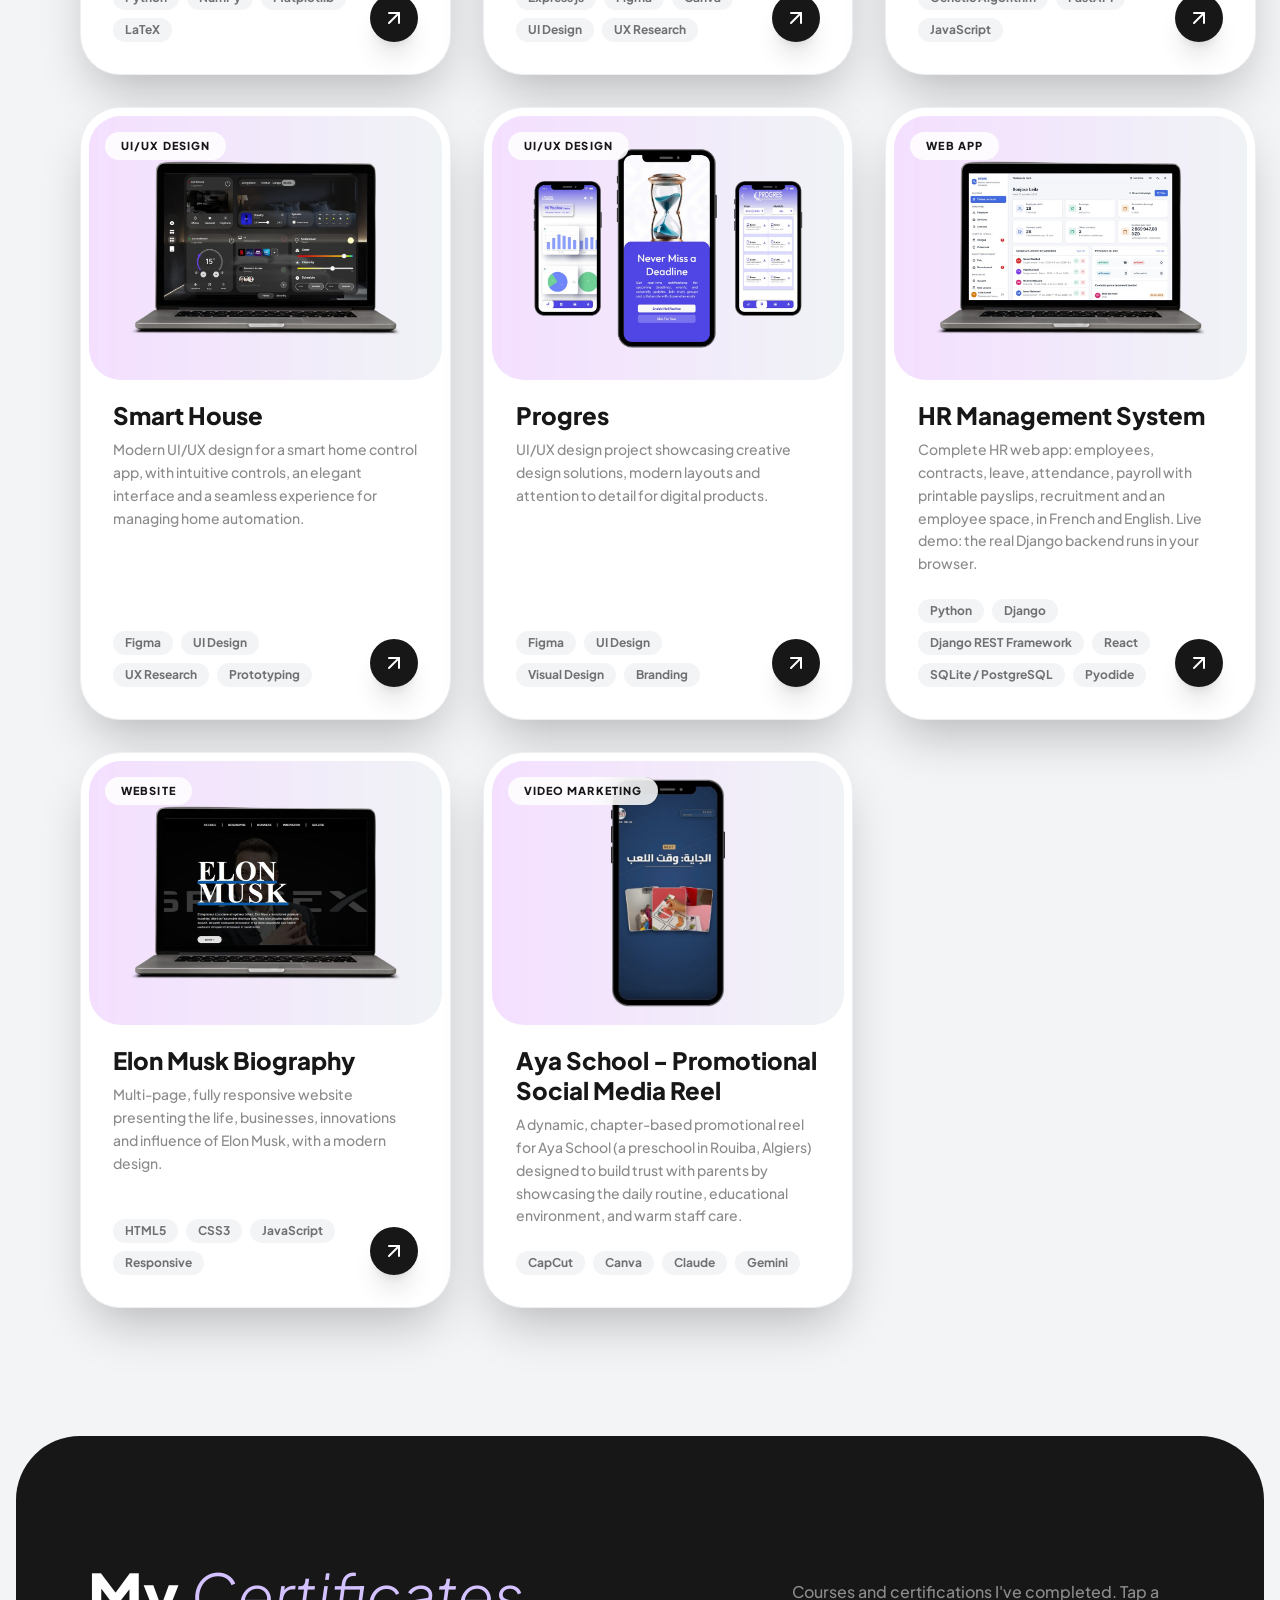
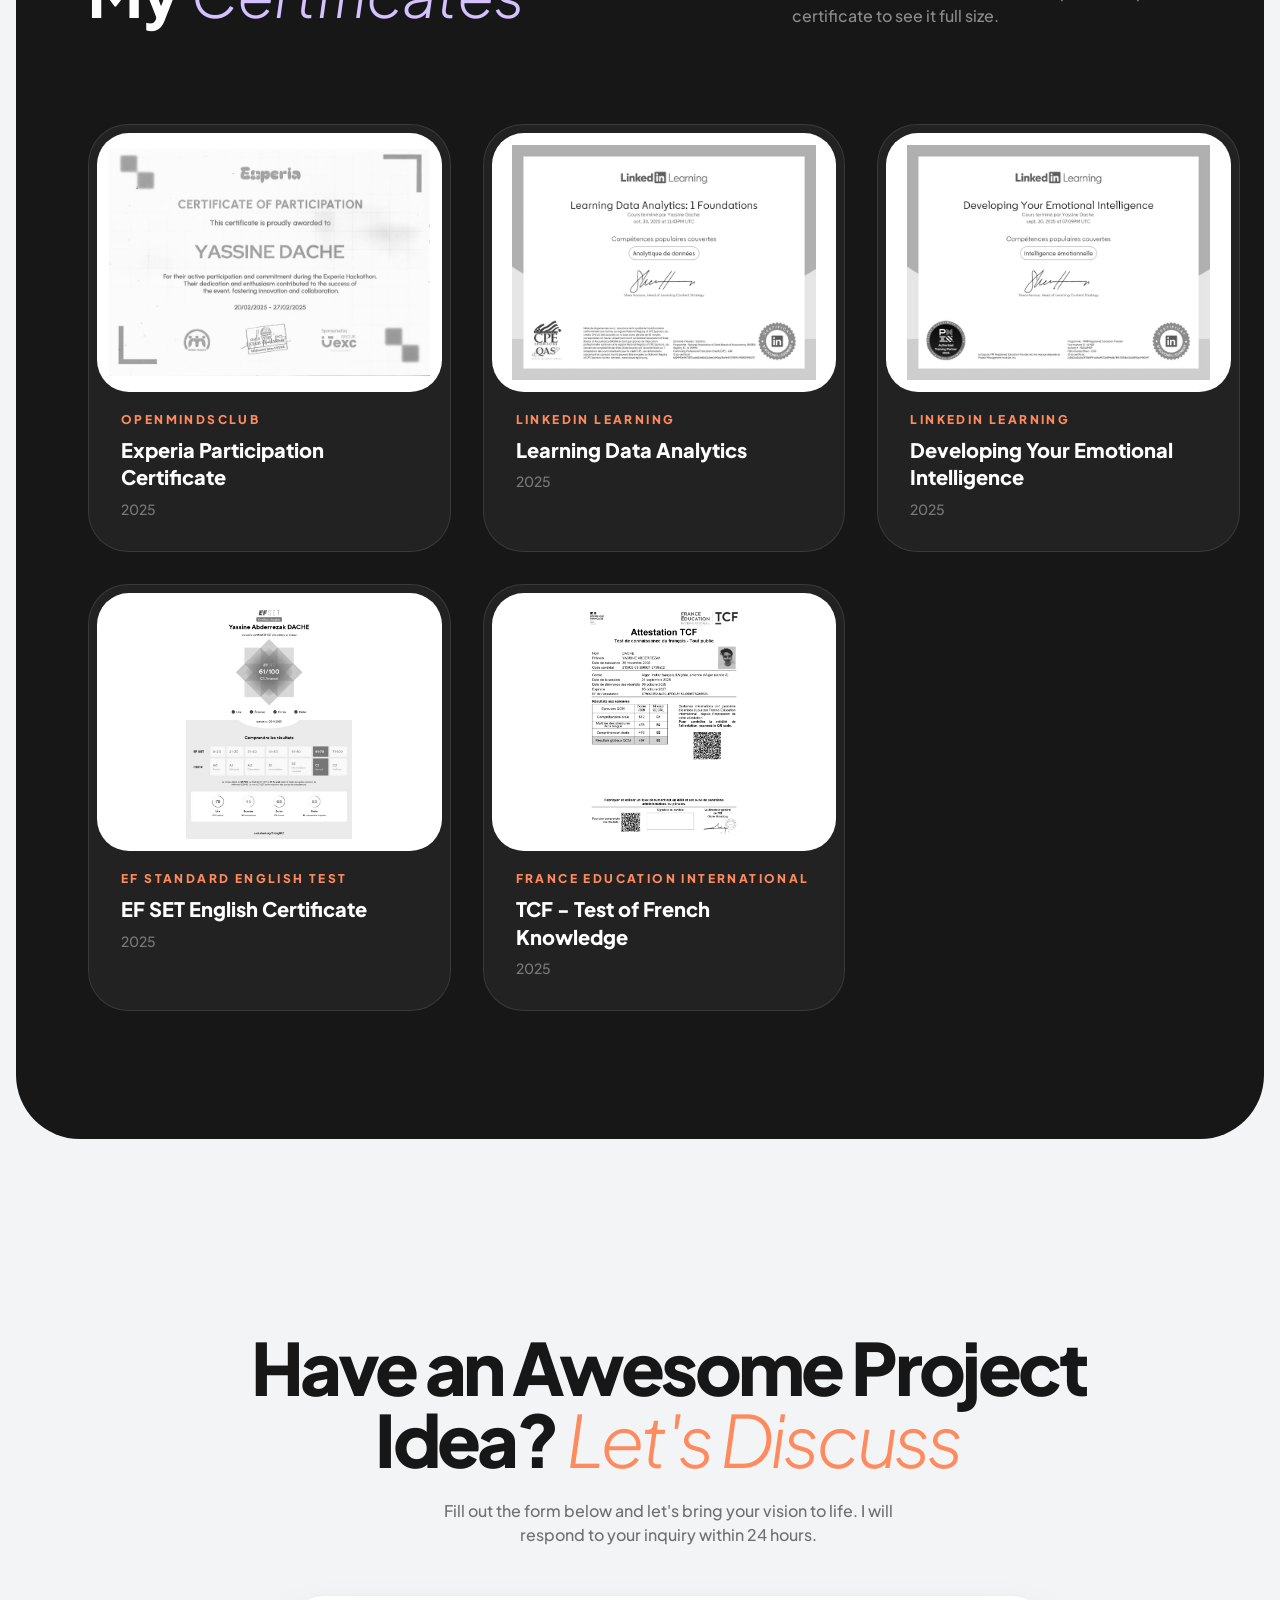
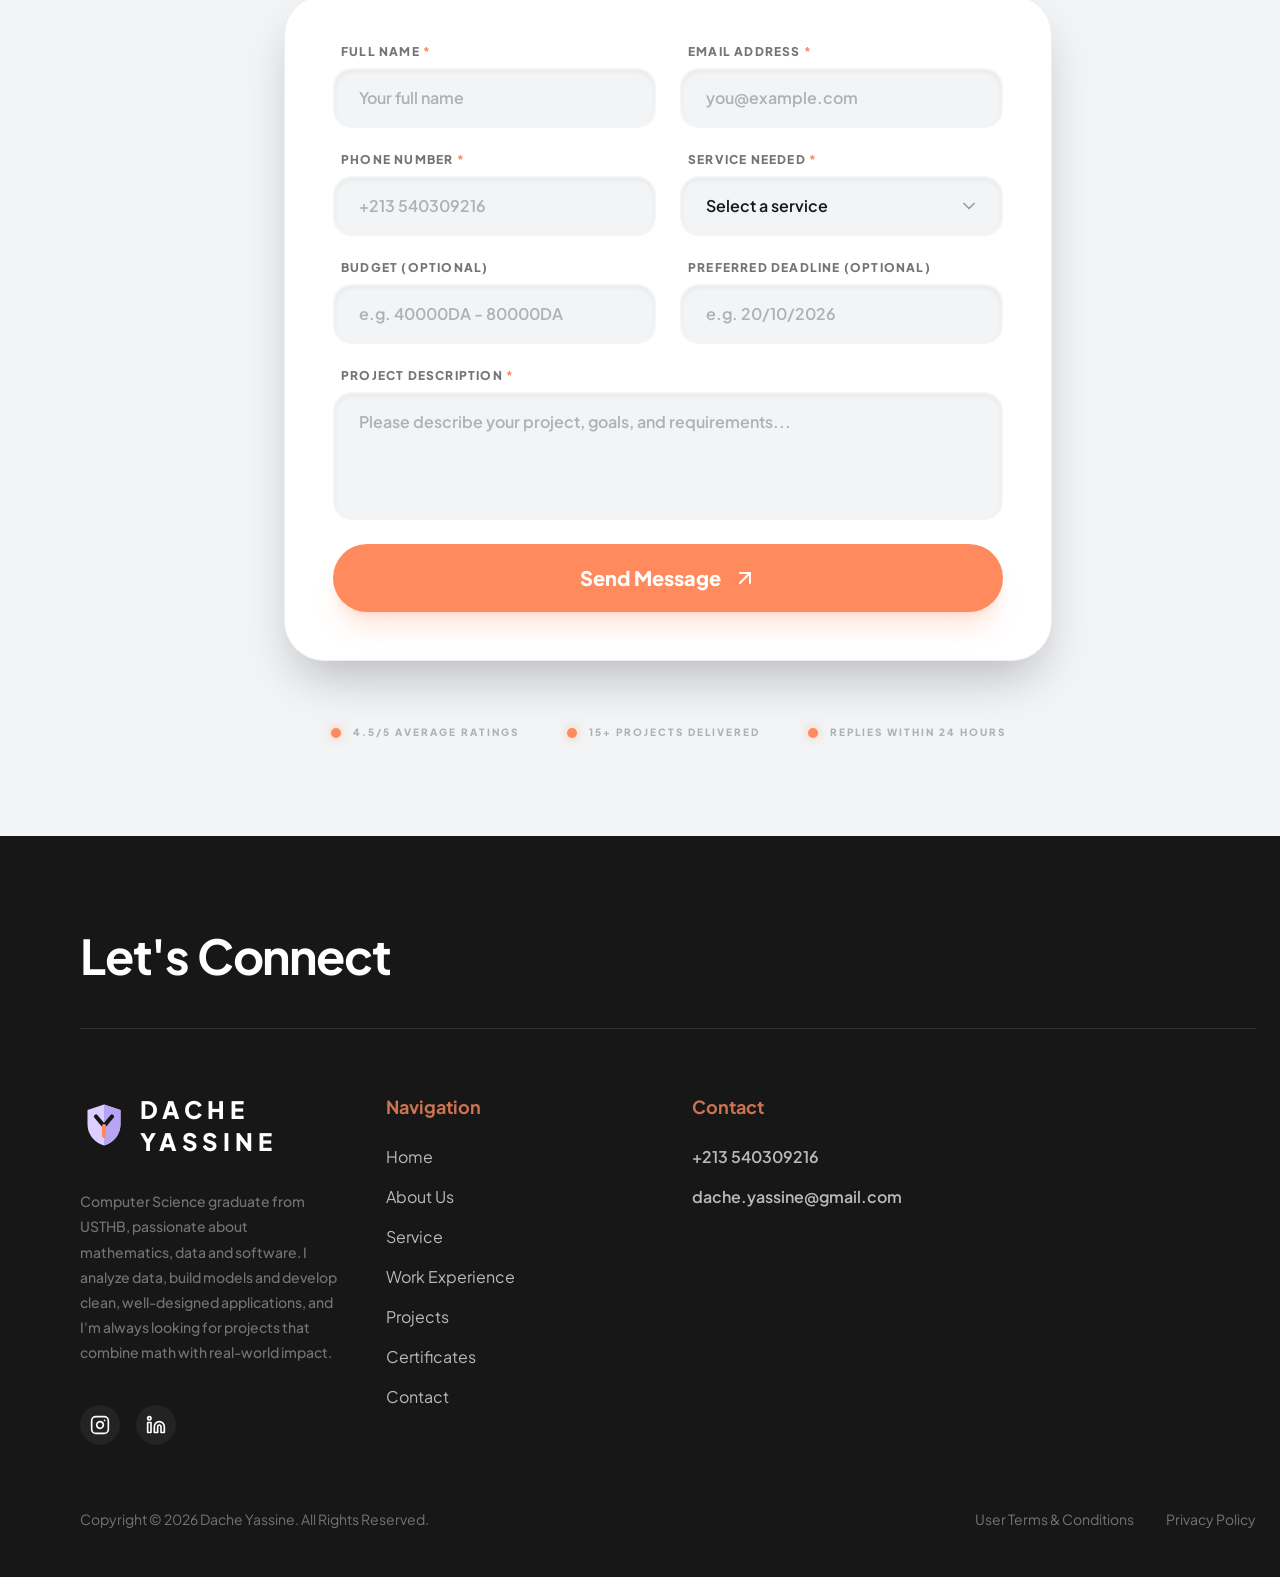
==== commit af6fc0d1: "Update portfolio from admin" ====
--- a/index.html
+++ b/index.html
@@ -149,7 +149,7 @@
 </head>
 <body>
 <div id="root"></div>
-<script id="site-data" type="application/json">{"profile":{"firstName":"Yassine","fullName":"Dache Yassine","role":"Full-Stack Developer","specialty":"UI/UX Designer","photo":"/uploads/photo-c69c1b4f.webp","testimonial":"\"Yassine's clean and creative development work brought our vision to life. Truly impressive and highly recommended.\"","years":"3 Years","servicesIntro":"I analyze data and build mathematical models, design clear and intuitive interfaces, develop full-stack applications, and create the videos, posts and stories that grow your community on social media.","projectsIntro":"A few things I've built. Each one shows what it is, my role and the result.","certificatesIntro":"Courses and certifications I've completed. Tap a certificate to see it full size.","bio":"Computer Science graduate from USTHB, passionate about mathematics, data and software. I analyze data, build models and develop clean, well-designed applications, and I'm always looking for projects that combine math with real-world impact.","email":"dache.yassine@gmail.com","phone":"+213 540309216","location":"Your city, Country","links":{"github":"https://github.com/yassinedache","linkedin":"https://www.linkedin.com/in/yassine-dache/","instagram":"https://www.instagram.com/"},"highlights":["4.5/5 Average Ratings","15+ Projects Delivered","Replies Within 24 Hours"],"website":"","roleFr":"Développeur Full-Stack","specialtyFr":"Designer UI/UX","yearsFr":"3 ans","testimonialFr":"« Le travail de développement propre et créatif de Yassine a donné vie à notre vision. Vraiment impressionnant, je le recommande vivement. »","servicesIntroFr":"J'analyse des données et construis des modèles mathématiques, je conçois des interfaces claires et intuitives, je développe des applications full-stack, et je crée les vidéos, posts et stories qui font grandir votre communauté sur les réseaux sociaux.","projectsIntroFr":"Quelques projets que j'ai réalisés. Chacun montre ce qu'il est, mon rôle et le résultat.","certificatesIntroFr":"Les formations et certifications que j'ai obtenues. Cliquez sur un certificat pour le voir en grand.","bioFr":"Diplômé en informatique de l'USTHB, passionné de mathématiques, de données et de logiciels. J'analyse des données, construis des modèles et développe des applications propres et soignées, et je cherche toujours des projets qui allient les mathématiques à un impact concret.","highlightsFr":["Note moyenne de 4,5/5","15+ projets livrés","Réponse sous 24 heures"]},"services":[{"id":"s1","title":"Applied Mathematics & Optimization","description":"Turning data into insight with statistics, mathematical modeling and machine learning, from cleaning data and testing models to optimizing them with algorithms like genetic algorithms.","image":"","art":"growth","titleFr":"Mathématiques appliquées & optimisation","descriptionFr":"Transformer les données en informations utiles grâce aux statistiques, à la modélisation mathématique et au machine learning : du nettoyage des données et du test des modèles jusqu'à leur optimisation avec des algorithmes comme les algorithmes génétiques."},{"id":"s3","title":"Full-Stack Development","description":"End-to-end development of complex web applications.","image":"","art":"code","titleFr":"Développement Full-Stack","descriptionFr":"Développement de bout en bout d'applications web complexes."},{"id":"s2","title":"UI/UX Design","description":"User-centric designs that are both beautiful and functional.","image":"","art":"design","titleFr":"Design UI/UX","descriptionFr":"Des interfaces centrées sur l'utilisateur, à la fois belles et fonctionnelles."},{"id":"s4","title":"Community Management","description":"I manage your social media from start to finish: editing short videos and reels, designing posts and stories, and publishing them on a consistent schedule on Instagram, TikTok and Facebook to grow and engage your community.","image":"","art":"social","titleFr":"Community Management","descriptionFr":"Je gère vos réseaux sociaux de A à Z : montage de vidéos courtes et de reels, création de posts et de stories, et publication régulière sur Instagram, TikTok et Facebook pour faire grandir et engager votre communauté."}],"projects":[{"id":"imathnumlab01","image":"/uploads/project-mv4htyfc0stn.jpg","title":"Numerical Analysis Lab","category":"Numerical Analysis","serviceId":"s1","description":"Classic numerical methods in Python (root finding, integration, ODE solvers, interpolation, Monte Carlo), with experiments and automated tests that check every measured convergence order against the theory. Live interactive demo in my Math Lab.","tags":"Python, NumPy, Matplotlib, pytest","link":"https://yassine-portfolio-virid.vercel.app/lab/numerical-analysis/","github":"https://github.com/yassinedache/numerical-analysis-lab","videoLink":"","titleFr":"Laboratoire d'analyse numérique","categoryFr":"Analyse numérique","descriptionFr":"Méthodes numériques classiques en Python (équations non linéaires, intégration, équations différentielles, interpolation, Monte Carlo), avec des expériences et des tests automatisés qui comparent chaque ordre de convergence mesuré à la théorie. Démo interactive en ligne dans mon Math Lab."},{"id":"imathlinreg01","image":"/uploads/project-mv4htz4hr6cz.jpg","title":"Linear Regression from Scratch","category":"Statistics & Optimization","serviceId":"s1","description":"Least squares solved three ways without any ML library: normal equations (Cholesky), Householder QR and gradient descent with a step-size study. Validated on California Housing against scikit-learn, with a report written in LaTeX. Live interactive demo in my Math Lab.","tags":"Python, NumPy, Matplotlib, LaTeX","link":"https://yassine-portfolio-virid.vercel.app/lab/linear-regression/","github":"https://github.com/yassinedache/linear-regression-from-scratch","videoLink":"","titleFr":"Régression linéaire et descente de gradient","categoryFr":"Statistiques & optimisation","descriptionFr":"Moindres carrés résolus de trois façons sans bibliothèque de ML : équations normales (Cholesky), décomposition QR de Householder et descente de gradient avec étude du pas. Validé sur California Housing face à scikit-learn, avec un rapport rédigé en LaTeX. Démo interactive en ligne dans mon Math Lab."},{"id":"imathpcasvd01","image":"/uploads/project-mv4htzpcg7wc.jpg","title":"PCA & SVD from Scratch","category":"Linear Algebra","serviceId":"s1","description":"PCA computed by diagonalising the covariance matrix and by SVD, both with Jacobi algorithms written from scratch, applied to the Wine dataset. Includes low-rank image compression (Eckart–Young) and a LaTeX report. Live interactive demo in my Math Lab.","tags":"Python, NumPy, Matplotlib, LaTeX","link":"https://yassine-portfolio-virid.vercel.app/lab/pca-svd/","github":"https://github.com/yassinedache/pca-svd-from-scratch","videoLink":"","titleFr":"ACP et décomposition en valeurs singulières","categoryFr":"Algèbre linéaire","descriptionFr":"ACP par diagonalisation de la matrice de covariance puis par SVD, avec des algorithmes de Jacobi écrits de zéro, appliquée au jeu de données Wine. Inclut la compression d'images par approximation de rang faible (Eckart–Young) et un rapport en LaTeX. Démo interactive en ligne dans mon Math Lab."},{"id":"imathmarkov01","image":"/uploads/project-markov-chains-pagerank.jpg","title":"Markov Chains & PageRank","category":"Probability","serviceId":"s1","description":"Finite Markov chains and PageRank written from scratch: the stationary distribution computed three ways, convergence speed set by the spectral gap, Monte Carlo estimators, and the PageRank of 3,425 airports in the world airline network, validated against NetworkX. With a LaTeX report and proofs. Live interactive demo in my Math Lab.","tags":"Python, NumPy, Matplotlib, LaTeX","link":"https://yassine-portfolio-virid.vercel.app/lab/markov-pagerank/","github":"https://github.com/yassinedache/markov-chains-pagerank","videoLink":"","titleFr":"Chaînes de Markov et PageRank","categoryFr":"Probabilités","descriptionFr":"Chaînes de Markov finies et PageRank programmés de zéro : loi stationnaire calculée de trois façons, vitesse de convergence liée au trou spectral, estimateurs de Monte-Carlo, et PageRank des 3 425 aéroports du réseau aérien mondial, validé face à NetworkX. Avec un rapport LaTeX et ses démonstrations. Démo interactive en ligne dans mon Math Lab."},{"id":"imuvsdh5bwg0vv","image":"/uploads/project-muvsln8c34qz.jpg","title":"YaliDrive","category":"Mobile App","serviceId":"s2","description":"Delivery app solving the last-mile problem, with route optimization and real-time tracking for efficient package delivery.","tags":"React Native, Expo, Express js, Figma, Canva, UI Design, UX Research","link":"https://www.figma.com/design/tfWeMQWR41iqs8AcFnwToP/yalidine?node-id=0-1&t=HWnZJu0cCmLaELjC-1","github":"","videoLink":"","categoryFr":"Application mobile","descriptionFr":"Application de livraison qui résout le problème du dernier kilomètre, avec optimisation des itinéraires et suivi en temps réel pour livrer les colis efficacement."},{"id":"imutwun8ohqlc4","image":"/uploads/project-7a302d3d.jpg","title":"BugPredictor","category":"Machine Learning","description":"Predicts which classes of a Java project are likely to contain bugs, with machine learning and a genetic algorithm that selects code metrics and tunes the model. Evaluated without data leakage on 11 PROMISE projects. Live interactive demo, FastAPI backend.","tags":"Python, scikit-learn, Genetic Algorithm, FastAPI, JavaScript","link":"https://yassine-portfolio-virid.vercel.app/demos/bugpredictor/","serviceId":"s1","github":"https://github.com/yassinedache/bugpredictor","videoLink":"","categoryFr":"Machine Learning","descriptionFr":"Prédit quelles classes d'un projet Java risquent de contenir des bugs, grâce au machine learning et à un algorithme génétique qui choisit les métriques de code et règle le modèle. Évalué sans fuite de données sur 11 projets PROMISE. Démo interactive en ligne, backend FastAPI."},{"id":"imuvs9kljk0qnz","image":"/uploads/project-muvslo13kovj.jpg","title":"Smart House","category":"UI/UX Design","serviceId":"s2","description":"Modern UI/UX design for a smart home control app, with intuitive controls, an elegant interface and a seamless experience for managing home automation.","tags":"Figma, UI Design, UX Research, Prototyping","link":"https://www.figma.com/design/uA8RZfgtoHnKFH3CcvBMWk/Smart-House?node-id=0-1&t=pRNb6z2f2gA1BM29-1","github":"","videoLink":"","categoryFr":"Design UI/UX","descriptionFr":"Design UI/UX moderne pour une application de maison connectée, avec des commandes intuitives, une interface élégante et une expérience fluide pour gérer la domotique."},{"id":"imuvsbnup5ka9c","image":"/uploads/project-muvslonvyj8d.jpg","title":"Progres","category":"UI/UX Design","serviceId":"s2","description":"UI/UX design project showcasing creative design solutions, modern layouts and attention to detail for digital products.","tags":"Figma, UI Design, Visual Design, Branding","link":"https://www.figma.com/design/4H8ZwuXtvbB2yFFSYeHz72/dzigners?node-id=0-1&t=Lt7j8Fo257eaebpL-1","github":"","videoLink":"","categoryFr":"Design UI/UX","descriptionFr":"Projet de design UI/UX qui présente des solutions créatives, des mises en page modernes et un grand souci du détail pour des produits numériques."},{"id":"imuvs0d7pa20se","image":"/uploads/project-hrms.jpg","title":"HR Management System","category":"Web App","serviceId":"s3","description":"Complete HR web app: employees, contracts, leave, attendance, payroll with printable payslips, recruitment and an employee space, in French and English. Live demo: the real Django backend runs in your browser.","tags":"Python, Django, Django REST Framework, React, SQLite / PostgreSQL, Pyodide","link":"https://yassine-portfolio-virid.vercel.app/demos/hrms/","github":"https://github.com/yassinedache/Information-System-for-Human-Resources-Management-HRMS","videoLink":"","titleFr":"Système de gestion RH","categoryFr":"Application web","descriptionFr":"Application RH complète : employés, contrats, congés, présences, paie avec bulletins imprimables, recrutement et espace employé, en français et en anglais. Démo en ligne : le vrai backend Django tourne dans votre navigateur."},{"id":"imuvrw4co4q8o4","image":"/uploads/project-muvslpxc72e0.jpg","title":"Elon Musk Biography","category":"Website","serviceId":"s3","description":"Multi-page, fully responsive website presenting the life, businesses, innovations and influence of Elon Musk, with a modern design.","tags":"HTML5, CSS3, JavaScript, Responsive","link":"https://github.com/yassinedache/Elon-Musk-biographie","github":"https://github.com/yassinedache/Elon-Musk-biographie","videoLink":"","titleFr":"Biographie d'Elon Musk","categoryFr":"Site web","descriptionFr":"Site web multipage entièrement responsive qui présente la vie, les entreprises, les innovations et l'influence d'Elon Musk, avec un design moderne."},{"id":"imv8jb4jliht0q","title":"Aya School - Promotional Social Media Reel","category":"Video Marketing","serviceId":"s4","description":"A dynamic, chapter-based promotional reel for Aya School (a preschool in Rouiba, Algiers) designed to build trust with parents by showcasing the daily routine, educational environment, and warm staff care.","tags":"CapCut, Canva, Claude, Gemini","link":"","github":"","videoLink":"","titleFr":"Aya School - Réel Promotionnel pour les Réseaux Sociaux","categoryFr":"Marketing Vidéo","descriptionFr":"Une vidéo promotionnelle dynamique et chapitrée pour Aya School (école maternelle à Rouïba, Alger), conçue pour instaurer la confiance chez les parents en montrant la routine quotidienne, l'environnement éducatif et la bienveillance du personnel."}],"experience":[{"id":"e1","company":"Freelance Full-Stack Developer","date":"2025 - Present","role":"Web and app Solutions Developer","text":"Design and develop modern web applications and cloud-based platforms using React, TypeScript, Node.js, PostgreSQL, and MongoDB. Deliver scalable, responsive, and user-friendly solutions tailored to clients' needs.","dot":"dark","companyFr":"Développeur Full-Stack freelance","dateFr":"2025 - Aujourd'hui","roleFr":"Développeur de solutions web et mobiles","textFr":"Je conçois et développe des applications web modernes et des plateformes cloud avec React, TypeScript, Node.js, PostgreSQL et MongoDB. Je livre des solutions évolutives, responsives et faciles à utiliser, adaptées aux besoins de chaque client."},{"id":"e4","company":"USTHB, Final Year Project","date":"2025","role":"Machine Learning Developer","text":"Built machine learning models to detect software defects: data preparation, model training and comparison of results. This became my BugPredictor project.","dot":"dark","companyFr":"USTHB, projet de fin d'études","roleFr":"Développeur Machine Learning","textFr":"Développement de modèles de machine learning pour détecter les défauts logiciels : préparation des données, entraînement des modèles et comparaison des résultats. Ce travail est devenu mon projet BugPredictor."},{"id":"e2","company":"Hackathons & Innovation Programs","date":"2024 - Present","role":"Developer & UI/UX Designer","text":"Participated in multiple hackathons and entrepreneurship programs, designing modern digital experiences and solving real-world challenges. Created user-centered interfaces in Figma, developed case studies, and collaborated with multidisciplinary teams.","dot":"","companyFr":"Hackathons et programmes d'innovation","dateFr":"2024 - Aujourd'hui","roleFr":"Développeur et designer UI/UX","textFr":"Participation à plusieurs hackathons et programmes d'entrepreneuriat : conception d'expériences numériques modernes et résolution de problèmes concrets. Création d'interfaces centrées sur l'utilisateur dans Figma, rédaction d'études de cas et travail avec des équipes pluridisciplinaires."},{"id":"e3","company":"Open Minds Club","date":"2024 - 2026","role":"IT Member","text":"Managed the club's digital tools and online presence, building and maintaining web pages and supporting members with technical needs for events and projects.","dot":"dark","roleFr":"Membre IT","textFr":"Gestion des outils numériques et de la présence en ligne du club, création et maintenance de pages web, et aide technique aux membres pour les événements et les projets."},{"id":"imuvtlc38oqz4t","company":"USTHB","role":"Computer Science Student","date":"2022 - Present","text":"Studying computer science with a focus on software engineering and AI.","dot":"dark","roleFr":"Étudiant en informatique","dateFr":"2022 - Aujourd'hui","textFr":"Études en informatique, avec un accent sur le génie logiciel et l'intelligence artificielle."}],"certificates":[{"id":"imuu6er1v8wci3","image":"/uploads/certificate-muu6itum3v6g.jpg","title":"Experia Participation Certificate","issuer":"OpenMindsClub","date":"2025","link":"","titleFr":"Certificat de participation Experia"},{"id":"imuu655yyjqq18","image":"/uploads/certificate-muu6iuo91ov0.jpg","title":"Learning Data Analytics","issuer":"LinkedIn Learning","date":"2025","link":""},{"id":"imuu673h17wgf3","image":"/uploads/certificate-muu6iveq6svo.jpg","title":"Developing Your Emotional Intelligence","issuer":"LinkedIn Learning","date":"2025","link":""},{"id":"imuu67wk1tyak6","image":"/uploads/certificate-muu6iw0bcexj.jpg","title":"EF SET English Certificate","issuer":"EF Standard English Test","date":"2025","link":"","titleFr":"Certificat d'anglais EF SET"},{"id":"imuu6arzf3qxyc","image":"/uploads/certificate-muu6iwm0cxox.jpg","title":"TCF - Test of French Knowledge","issuer":"France Education International","date":"2025","link":"","titleFr":"TCF - Test de connaissance du français"}]}</script>
+<script id="site-data" type="application/json">{"profile":{"firstName":"Yassine","fullName":"Dache Yassine","role":"Full-Stack Developer","specialty":"UI/UX Designer","photo":"/uploads/photo-c69c1b4f.webp","testimonial":"\"Yassine's clean and creative development work brought our vision to life. Truly impressive and highly recommended.\"","years":"3 Years","servicesIntro":"I analyze data and build mathematical models, design clear and intuitive interfaces, develop full-stack applications, and create the videos, posts and stories that grow your community on social media.","projectsIntro":"A few things I've built. Each one shows what it is, my role and the result.","certificatesIntro":"Courses and certifications I've completed. Tap a certificate to see it full size.","bio":"Computer Science graduate from USTHB, passionate about mathematics, data and software. I analyze data, build models and develop clean, well-designed applications, and I'm always looking for projects that combine math with real-world impact.","email":"dache.yassine@gmail.com","phone":"+213 540309216","location":"Your city, Country","links":{"github":"https://github.com/yassinedache","linkedin":"https://www.linkedin.com/in/yassine-dache/","instagram":"https://www.instagram.com/"},"highlights":["4.5/5 Average Ratings","15+ Projects Delivered","Replies Within 24 Hours"],"website":"","roleFr":"Développeur Full-Stack","specialtyFr":"Designer UI/UX","yearsFr":"3 ans","testimonialFr":"« Le travail de développement propre et créatif de Yassine a donné vie à notre vision. Vraiment impressionnant, je le recommande vivement. »","servicesIntroFr":"J'analyse des données et construis des modèles mathématiques, je conçois des interfaces claires et intuitives, je développe des applications full-stack, et je crée les vidéos, posts et stories qui font grandir votre communauté sur les réseaux sociaux.","projectsIntroFr":"Quelques projets que j'ai réalisés. Chacun montre ce qu'il est, mon rôle et le résultat.","certificatesIntroFr":"Les formations et certifications que j'ai obtenues. Cliquez sur un certificat pour le voir en grand.","bioFr":"Diplômé en informatique de l'USTHB, passionné de mathématiques, de données et de logiciels. J'analyse des données, construis des modèles et développe des applications propres et soignées, et je cherche toujours des projets qui allient les mathématiques à un impact concret.","highlightsFr":["Note moyenne de 4,5/5","15+ projets livrés","Réponse sous 24 heures"]},"services":[{"id":"s1","title":"Applied Mathematics & Optimization","description":"Turning data into insight with statistics, mathematical modeling and machine learning, from cleaning data and testing models to optimizing them with algorithms like genetic algorithms.","image":"","art":"growth","titleFr":"Mathématiques appliquées & optimisation","descriptionFr":"Transformer les données en informations utiles grâce aux statistiques, à la modélisation mathématique et au machine learning : du nettoyage des données et du test des modèles jusqu'à leur optimisation avec des algorithmes comme les algorithmes génétiques."},{"id":"s3","title":"Full-Stack Development","description":"End-to-end development of complex web applications.","image":"","art":"code","titleFr":"Développement Full-Stack","descriptionFr":"Développement de bout en bout d'applications web complexes."},{"id":"s2","title":"UI/UX Design","description":"User-centric designs that are both beautiful and functional.","image":"","art":"design","titleFr":"Design UI/UX","descriptionFr":"Des interfaces centrées sur l'utilisateur, à la fois belles et fonctionnelles."},{"id":"s4","title":"Community Management","description":"I manage your social media from start to finish: editing short videos and reels, designing posts and stories, and publishing them on a consistent schedule on Instagram, TikTok and Facebook to grow and engage your community.","image":"","art":"social","titleFr":"Community Management","descriptionFr":"Je gère vos réseaux sociaux de A à Z : montage de vidéos courtes et de reels, création de posts et de stories, et publication régulière sur Instagram, TikTok et Facebook pour faire grandir et engager votre communauté."}],"projects":[{"id":"imathnumlab01","image":"/uploads/project-mv4htyfc0stn.jpg","title":"Numerical Analysis Lab","category":"Numerical Analysis","serviceId":"s1","description":"Classic numerical methods in Python (root finding, integration, ODE solvers, interpolation, Monte Carlo), with experiments and automated tests that check every measured convergence order against the theory. Live interactive demo in my Math Lab.","tags":"Python, NumPy, Matplotlib, pytest","link":"https://yassine-portfolio-virid.vercel.app/lab/numerical-analysis/","github":"https://github.com/yassinedache/numerical-analysis-lab","videoLink":"","titleFr":"Laboratoire d'analyse numérique","categoryFr":"Analyse numérique","descriptionFr":"Méthodes numériques classiques en Python (équations non linéaires, intégration, équations différentielles, interpolation, Monte Carlo), avec des expériences et des tests automatisés qui comparent chaque ordre de convergence mesuré à la théorie. Démo interactive en ligne dans mon Math Lab."},{"id":"imathlinreg01","image":"/uploads/project-mv4htz4hr6cz.jpg","title":"Linear Regression from Scratch","category":"Statistics & Optimization","serviceId":"s1","description":"Least squares solved three ways without any ML library: normal equations (Cholesky), Householder QR and gradient descent with a step-size study. Validated on California Housing against scikit-learn, with a report written in LaTeX. Live interactive demo in my Math Lab.","tags":"Python, NumPy, Matplotlib, LaTeX","link":"https://yassine-portfolio-virid.vercel.app/lab/linear-regression/","github":"https://github.com/yassinedache/linear-regression-from-scratch","videoLink":"","titleFr":"Régression linéaire et descente de gradient","categoryFr":"Statistiques & optimisation","descriptionFr":"Moindres carrés résolus de trois façons sans bibliothèque de ML : équations normales (Cholesky), décomposition QR de Householder et descente de gradient avec étude du pas. Validé sur California Housing face à scikit-learn, avec un rapport rédigé en LaTeX. Démo interactive en ligne dans mon Math Lab."},{"id":"imathpcasvd01","image":"/uploads/project-mv4htzpcg7wc.jpg","title":"PCA & SVD from Scratch","category":"Linear Algebra","serviceId":"s1","description":"PCA computed by diagonalising the covariance matrix and by SVD, both with Jacobi algorithms written from scratch, applied to the Wine dataset. Includes low-rank image compression (Eckart–Young) and a LaTeX report. Live interactive demo in my Math Lab.","tags":"Python, NumPy, Matplotlib, LaTeX","link":"https://yassine-portfolio-virid.vercel.app/lab/pca-svd/","github":"https://github.com/yassinedache/pca-svd-from-scratch","videoLink":"","titleFr":"ACP et décomposition en valeurs singulières","categoryFr":"Algèbre linéaire","descriptionFr":"ACP par diagonalisation de la matrice de covariance puis par SVD, avec des algorithmes de Jacobi écrits de zéro, appliquée au jeu de données Wine. Inclut la compression d'images par approximation de rang faible (Eckart–Young) et un rapport en LaTeX. Démo interactive en ligne dans mon Math Lab."},{"id":"imathmarkov01","image":"/uploads/project-markov-chains-pagerank.jpg","title":"Markov Chains & PageRank","category":"Probability","serviceId":"s1","description":"Finite Markov chains and PageRank written from scratch: the stationary distribution computed three ways, convergence speed set by the spectral gap, Monte Carlo estimators, and the PageRank of 3,425 airports in the world airline network, validated against NetworkX. With a LaTeX report and proofs. Live interactive demo in my Math Lab.","tags":"Python, NumPy, Matplotlib, LaTeX","link":"https://yassine-portfolio-virid.vercel.app/lab/markov-pagerank/","github":"https://github.com/yassinedache/markov-chains-pagerank","videoLink":"","titleFr":"Chaînes de Markov et PageRank","categoryFr":"Probabilités","descriptionFr":"Chaînes de Markov finies et PageRank programmés de zéro : loi stationnaire calculée de trois façons, vitesse de convergence liée au trou spectral, estimateurs de Monte-Carlo, et PageRank des 3 425 aéroports du réseau aérien mondial, validé face à NetworkX. Avec un rapport LaTeX et ses démonstrations. Démo interactive en ligne dans mon Math Lab."},{"id":"imuvsdh5bwg0vv","image":"/uploads/project-muvsln8c34qz.jpg","title":"YaliDrive","category":"Mobile App","serviceId":"s2","description":"Delivery app solving the last-mile problem, with route optimization and real-time tracking for efficient package delivery.","tags":"React Native, Expo, Express js, Figma, Canva, UI Design, UX Research","link":"https://www.figma.com/design/tfWeMQWR41iqs8AcFnwToP/yalidine?node-id=0-1&t=HWnZJu0cCmLaELjC-1","github":"","videoLink":"","categoryFr":"Application mobile","descriptionFr":"Application de livraison qui résout le problème du dernier kilomètre, avec optimisation des itinéraires et suivi en temps réel pour livrer les colis efficacement."},{"id":"imutwun8ohqlc4","image":"/uploads/project-7a302d3d.jpg","title":"BugPredictor","category":"Machine Learning","description":"Predicts which classes of a Java project are likely to contain bugs, with machine learning and a genetic algorithm that selects code metrics and tunes the model. Evaluated without data leakage on 11 PROMISE projects. Live interactive demo, FastAPI backend.","tags":"Python, scikit-learn, Genetic Algorithm, FastAPI, JavaScript","link":"https://yassine-portfolio-virid.vercel.app/demos/bugpredictor/","serviceId":"s1","github":"https://github.com/yassinedache/bugpredictor","videoLink":"","categoryFr":"Machine Learning","descriptionFr":"Prédit quelles classes d'un projet Java risquent de contenir des bugs, grâce au machine learning et à un algorithme génétique qui choisit les métriques de code et règle le modèle. Évalué sans fuite de données sur 11 projets PROMISE. Démo interactive en ligne, backend FastAPI."},{"id":"imuvs9kljk0qnz","image":"/uploads/project-muvslo13kovj.jpg","title":"Smart House","category":"UI/UX Design","serviceId":"s2","description":"Modern UI/UX design for a smart home control app, with intuitive controls, an elegant interface and a seamless experience for managing home automation.","tags":"Figma, UI Design, UX Research, Prototyping","link":"https://www.figma.com/design/uA8RZfgtoHnKFH3CcvBMWk/Smart-House?node-id=0-1&t=pRNb6z2f2gA1BM29-1","github":"","videoLink":"","categoryFr":"Design UI/UX","descriptionFr":"Design UI/UX moderne pour une application de maison connectée, avec des commandes intuitives, une interface élégante et une expérience fluide pour gérer la domotique."},{"id":"imuvsbnup5ka9c","image":"/uploads/project-muvslonvyj8d.jpg","title":"Progres","category":"UI/UX Design","serviceId":"s2","description":"UI/UX design project showcasing creative design solutions, modern layouts and attention to detail for digital products.","tags":"Figma, UI Design, Visual Design, Branding","link":"https://www.figma.com/design/4H8ZwuXtvbB2yFFSYeHz72/dzigners?node-id=0-1&t=Lt7j8Fo257eaebpL-1","github":"","videoLink":"","categoryFr":"Design UI/UX","descriptionFr":"Projet de design UI/UX qui présente des solutions créatives, des mises en page modernes et un grand souci du détail pour des produits numériques."},{"id":"imuvs0d7pa20se","image":"/uploads/project-hrms.jpg","title":"HR Management System","category":"Web App","serviceId":"s3","description":"Complete HR web app: employees, contracts, leave, attendance, payroll with printable payslips, recruitment and an employee space, in French and English. Live demo: the real Django backend runs in your browser.","tags":"Python, Django, Django REST Framework, React, SQLite / PostgreSQL, Pyodide","link":"https://yassine-portfolio-virid.vercel.app/demos/hrms/","github":"https://github.com/yassinedache/Information-System-for-Human-Resources-Management-HRMS","videoLink":"","titleFr":"Système de gestion RH","categoryFr":"Application web","descriptionFr":"Application RH complète : employés, contrats, congés, présences, paie avec bulletins imprimables, recrutement et espace employé, en français et en anglais. Démo en ligne : le vrai backend Django tourne dans votre navigateur."},{"id":"imuvrw4co4q8o4","image":"/uploads/project-muvslpxc72e0.jpg","title":"Elon Musk Biography","category":"Website","serviceId":"s3","description":"Multi-page, fully responsive website presenting the life, businesses, innovations and influence of Elon Musk, with a modern design.","tags":"HTML5, CSS3, JavaScript, Responsive","link":"https://github.com/yassinedache/Elon-Musk-biographie","github":"https://github.com/yassinedache/Elon-Musk-biographie","videoLink":"","titleFr":"Biographie d'Elon Musk","categoryFr":"Site web","descriptionFr":"Site web multipage entièrement responsive qui présente la vie, les entreprises, les innovations et l'influence d'Elon Musk, avec un design moderne."},{"id":"imv8jb4jliht0q","title":"Aya School - Promotional Social Media Reel","category":"Video Marketing","serviceId":"s4","description":"A dynamic, chapter-based promotional reel for Aya School (a preschool in Rouiba, Algiers) designed to build trust with parents by showcasing the daily routine, educational environment, and warm staff care.","tags":"CapCut, Canva, Claude, Gemini","link":"","github":"","videoLink":"","titleFr":"Aya School - Réel Promotionnel pour les Réseaux Sociaux","categoryFr":"Marketing Vidéo","descriptionFr":"Une vidéo promotionnelle dynamique et chapitrée pour Aya School (école maternelle à Rouïba, Alger), conçue pour instaurer la confiance chez les parents en montrant la routine quotidienne, l'environnement éducatif et la bienveillance du personnel.","image":"/uploads/project-mv8mfs2t0116.jpg"}],"experience":[{"id":"e1","company":"Freelance Full-Stack Developer","date":"2025 - Present","role":"Web and app Solutions Developer","text":"Design and develop modern web applications and cloud-based platforms using React, TypeScript, Node.js, PostgreSQL, and MongoDB. Deliver scalable, responsive, and user-friendly solutions tailored to clients' needs.","dot":"dark","companyFr":"Développeur Full-Stack freelance","dateFr":"2025 - Aujourd'hui","roleFr":"Développeur de solutions web et mobiles","textFr":"Je conçois et développe des applications web modernes et des plateformes cloud avec React, TypeScript, Node.js, PostgreSQL et MongoDB. Je livre des solutions évolutives, responsives et faciles à utiliser, adaptées aux besoins de chaque client."},{"id":"e4","company":"USTHB, Final Year Project","date":"2025","role":"Machine Learning Developer","text":"Built machine learning models to detect software defects: data preparation, model training and comparison of results. This became my BugPredictor project.","dot":"dark","companyFr":"USTHB, projet de fin d'études","roleFr":"Développeur Machine Learning","textFr":"Développement de modèles de machine learning pour détecter les défauts logiciels : préparation des données, entraînement des modèles et comparaison des résultats. Ce travail est devenu mon projet BugPredictor."},{"id":"e2","company":"Hackathons & Innovation Programs","date":"2024 - Present","role":"Developer & UI/UX Designer","text":"Participated in multiple hackathons and entrepreneurship programs, designing modern digital experiences and solving real-world challenges. Created user-centered interfaces in Figma, developed case studies, and collaborated with multidisciplinary teams.","dot":"","companyFr":"Hackathons et programmes d'innovation","dateFr":"2024 - Aujourd'hui","roleFr":"Développeur et designer UI/UX","textFr":"Participation à plusieurs hackathons et programmes d'entrepreneuriat : conception d'expériences numériques modernes et résolution de problèmes concrets. Création d'interfaces centrées sur l'utilisateur dans Figma, rédaction d'études de cas et travail avec des équipes pluridisciplinaires."},{"id":"e3","company":"Open Minds Club","date":"2024 - 2026","role":"IT Member","text":"Managed the club's digital tools and online presence, building and maintaining web pages and supporting members with technical needs for events and projects.","dot":"dark","roleFr":"Membre IT","textFr":"Gestion des outils numériques et de la présence en ligne du club, création et maintenance de pages web, et aide technique aux membres pour les événements et les projets."},{"id":"imuvtlc38oqz4t","company":"USTHB","role":"Computer Science Student","date":"2022 - Present","text":"Studying computer science with a focus on software engineering and AI.","dot":"dark","roleFr":"Étudiant en informatique","dateFr":"2022 - Aujourd'hui","textFr":"Études en informatique, avec un accent sur le génie logiciel et l'intelligence artificielle."}],"certificates":[{"id":"imuu6er1v8wci3","image":"/uploads/certificate-muu6itum3v6g.jpg","title":"Experia Participation Certificate","issuer":"OpenMindsClub","date":"2025","link":"","titleFr":"Certificat de participation Experia"},{"id":"imuu655yyjqq18","image":"/uploads/certificate-muu6iuo91ov0.jpg","title":"Learning Data Analytics","issuer":"LinkedIn Learning","date":"2025","link":""},{"id":"imuu673h17wgf3","image":"/uploads/certificate-muu6iveq6svo.jpg","title":"Developing Your Emotional Intelligence","issuer":"LinkedIn Learning","date":"2025","link":""},{"id":"imuu67wk1tyak6","image":"/uploads/certificate-muu6iw0bcexj.jpg","title":"EF SET English Certificate","issuer":"EF Standard English Test","date":"2025","link":"","titleFr":"Certificat d'anglais EF SET"},{"id":"imuu6arzf3qxyc","image":"/uploads/certificate-muu6iwm0cxox.jpg","title":"TCF - Test of French Knowledge","issuer":"France Education International","date":"2025","link":"","titleFr":"TCF - Test de connaissance du français"}]}</script>
 <script>
 (function () {
   "use strict";
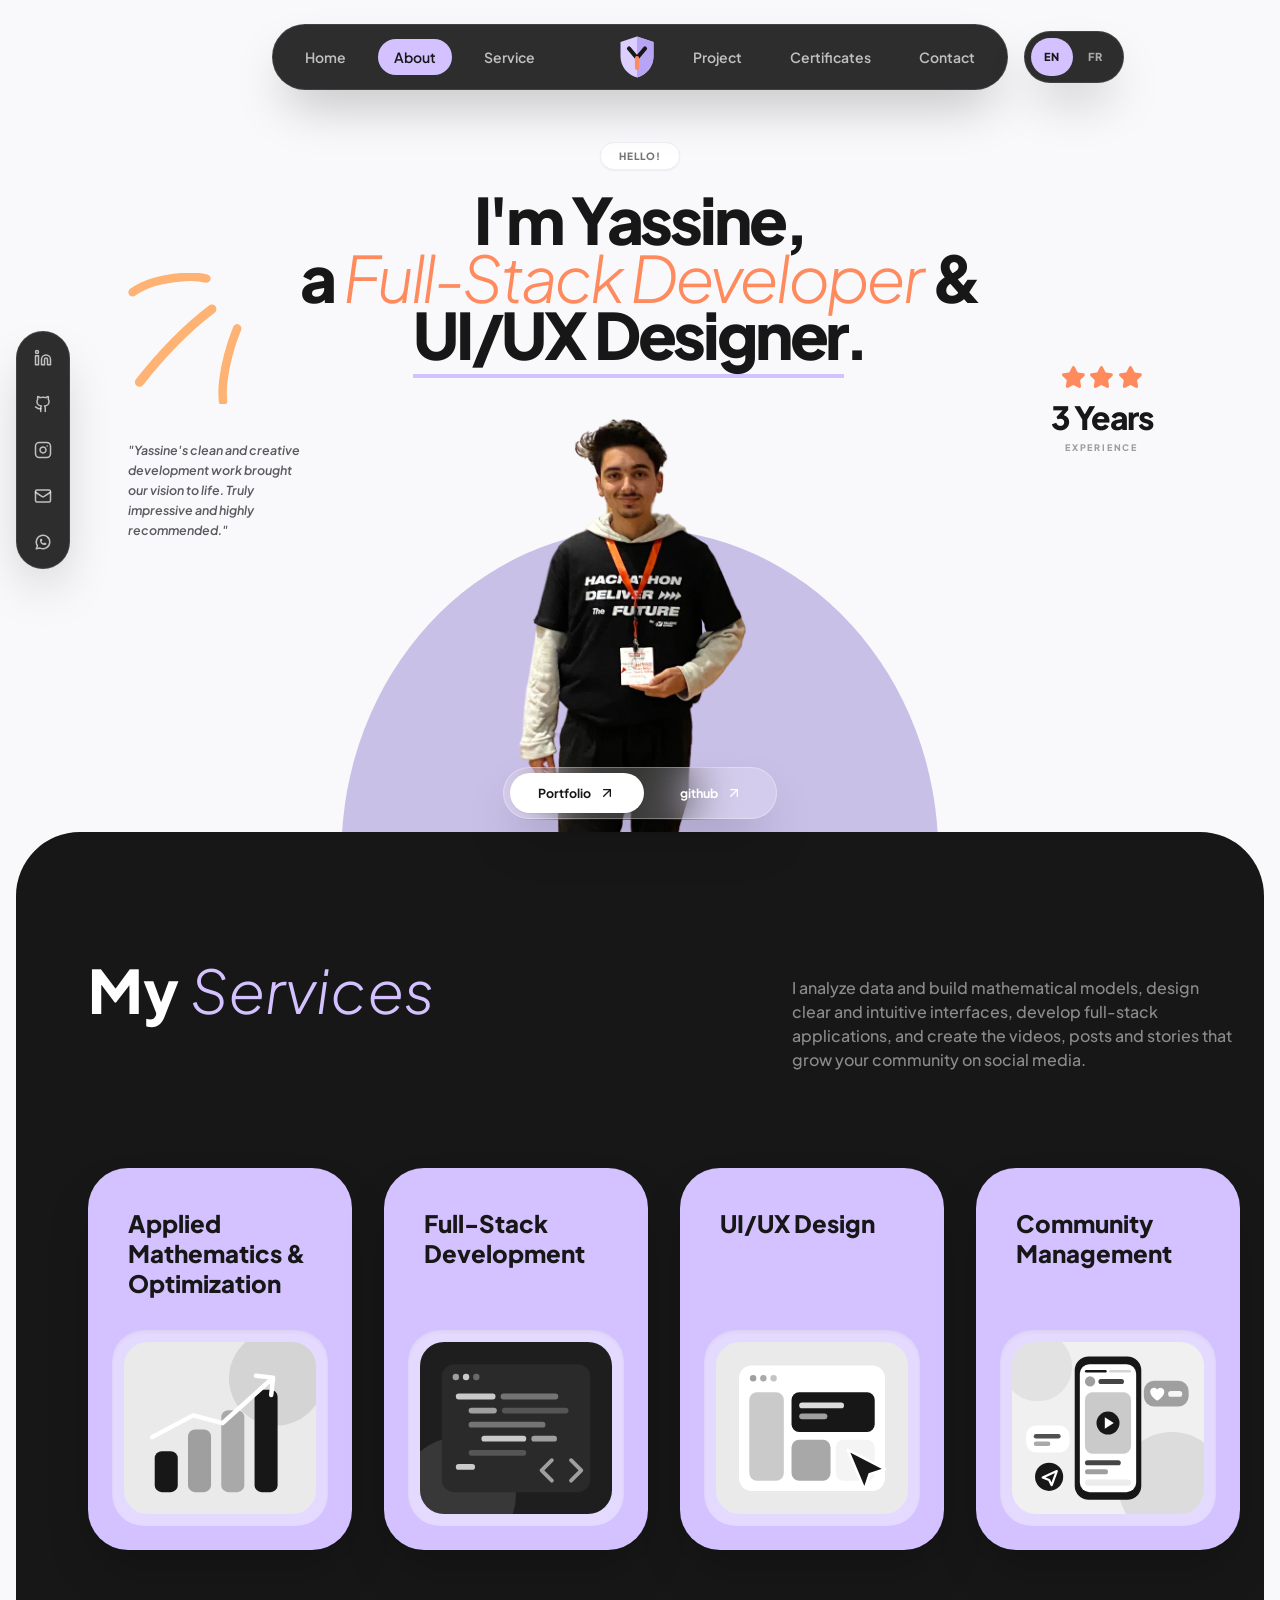
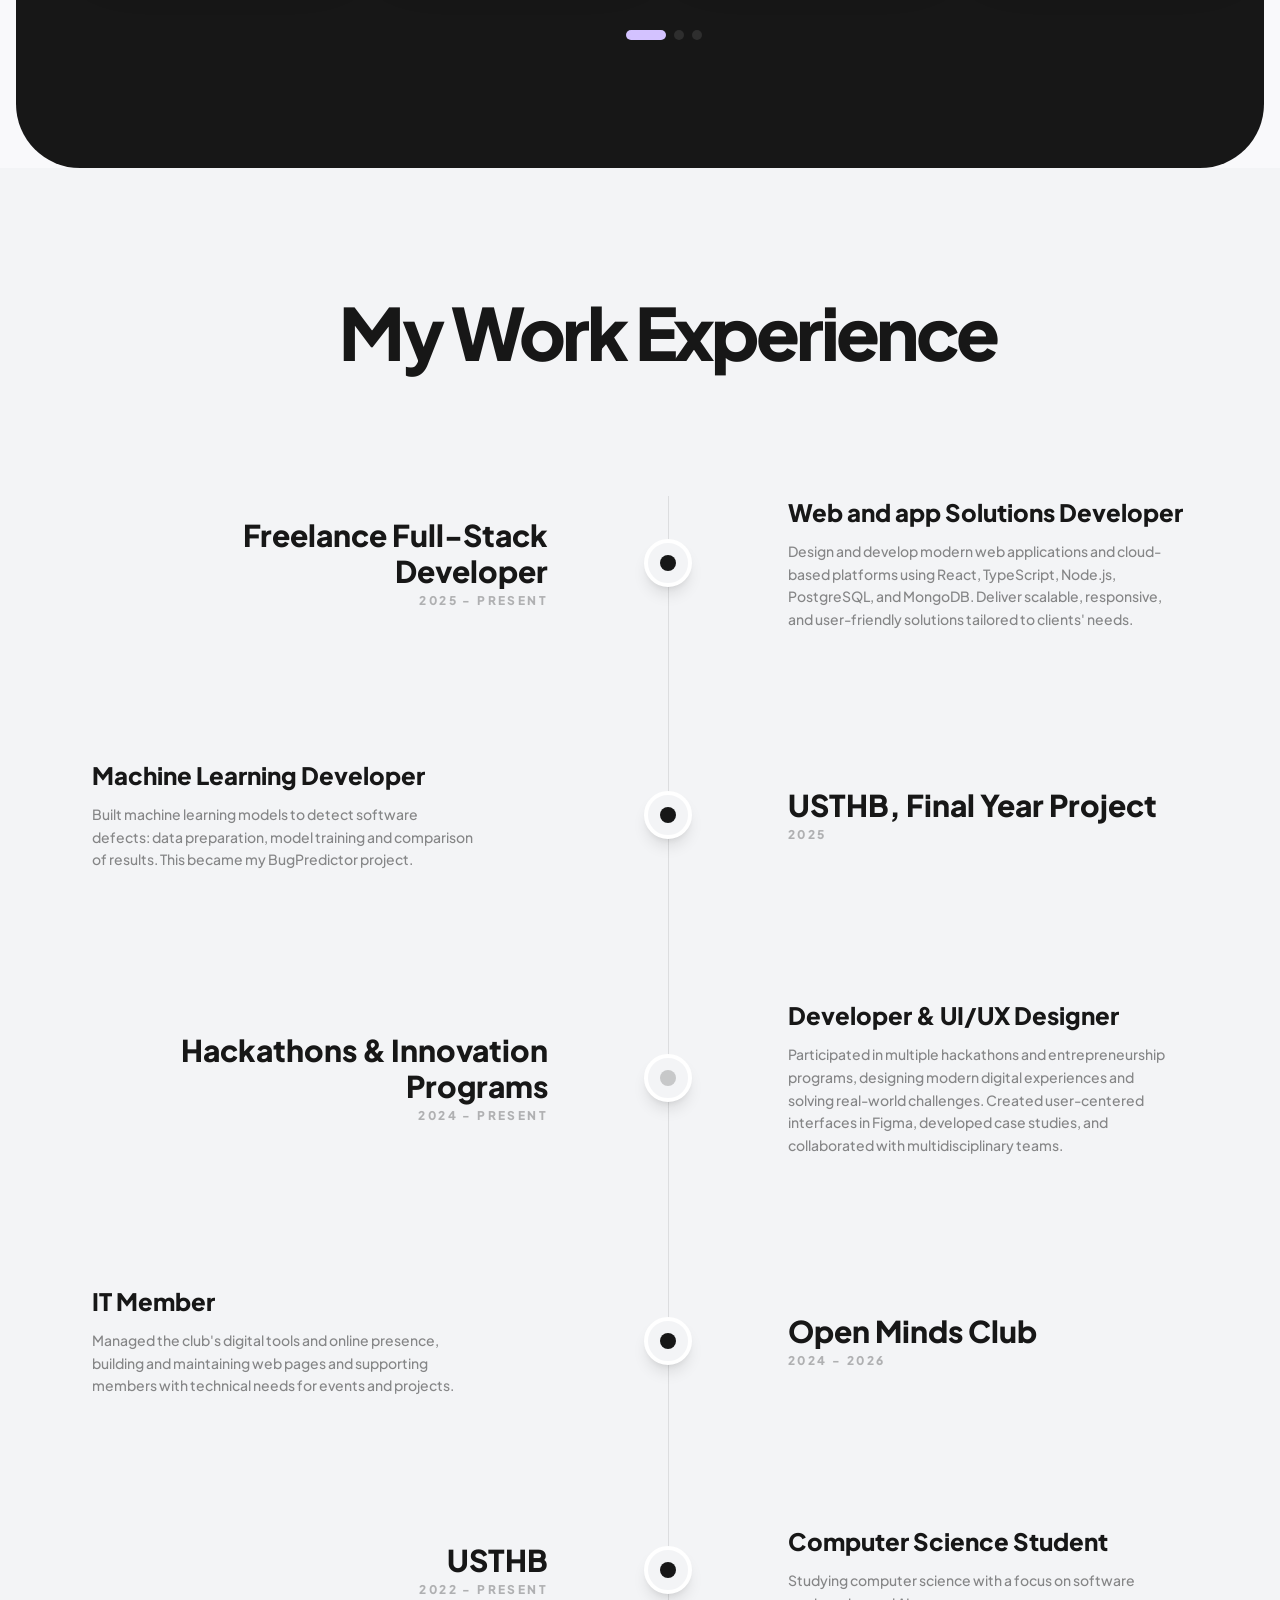
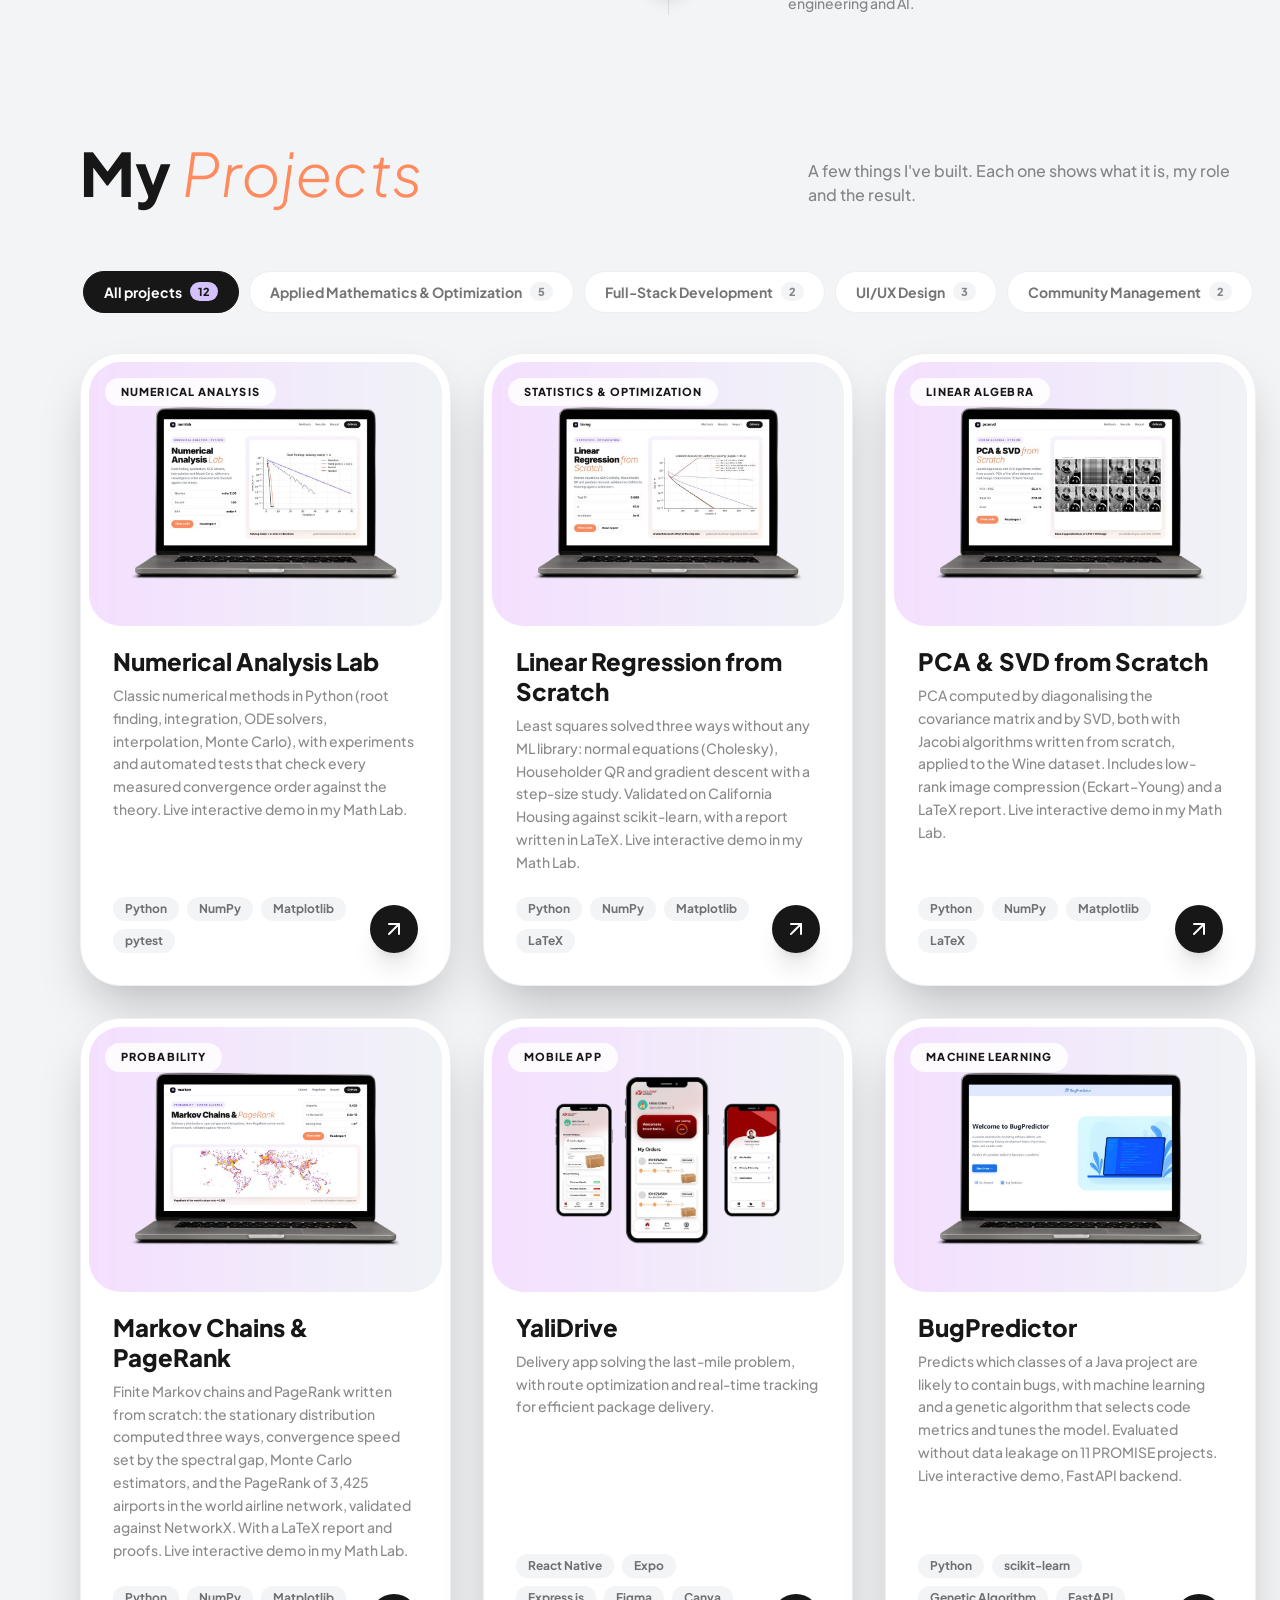
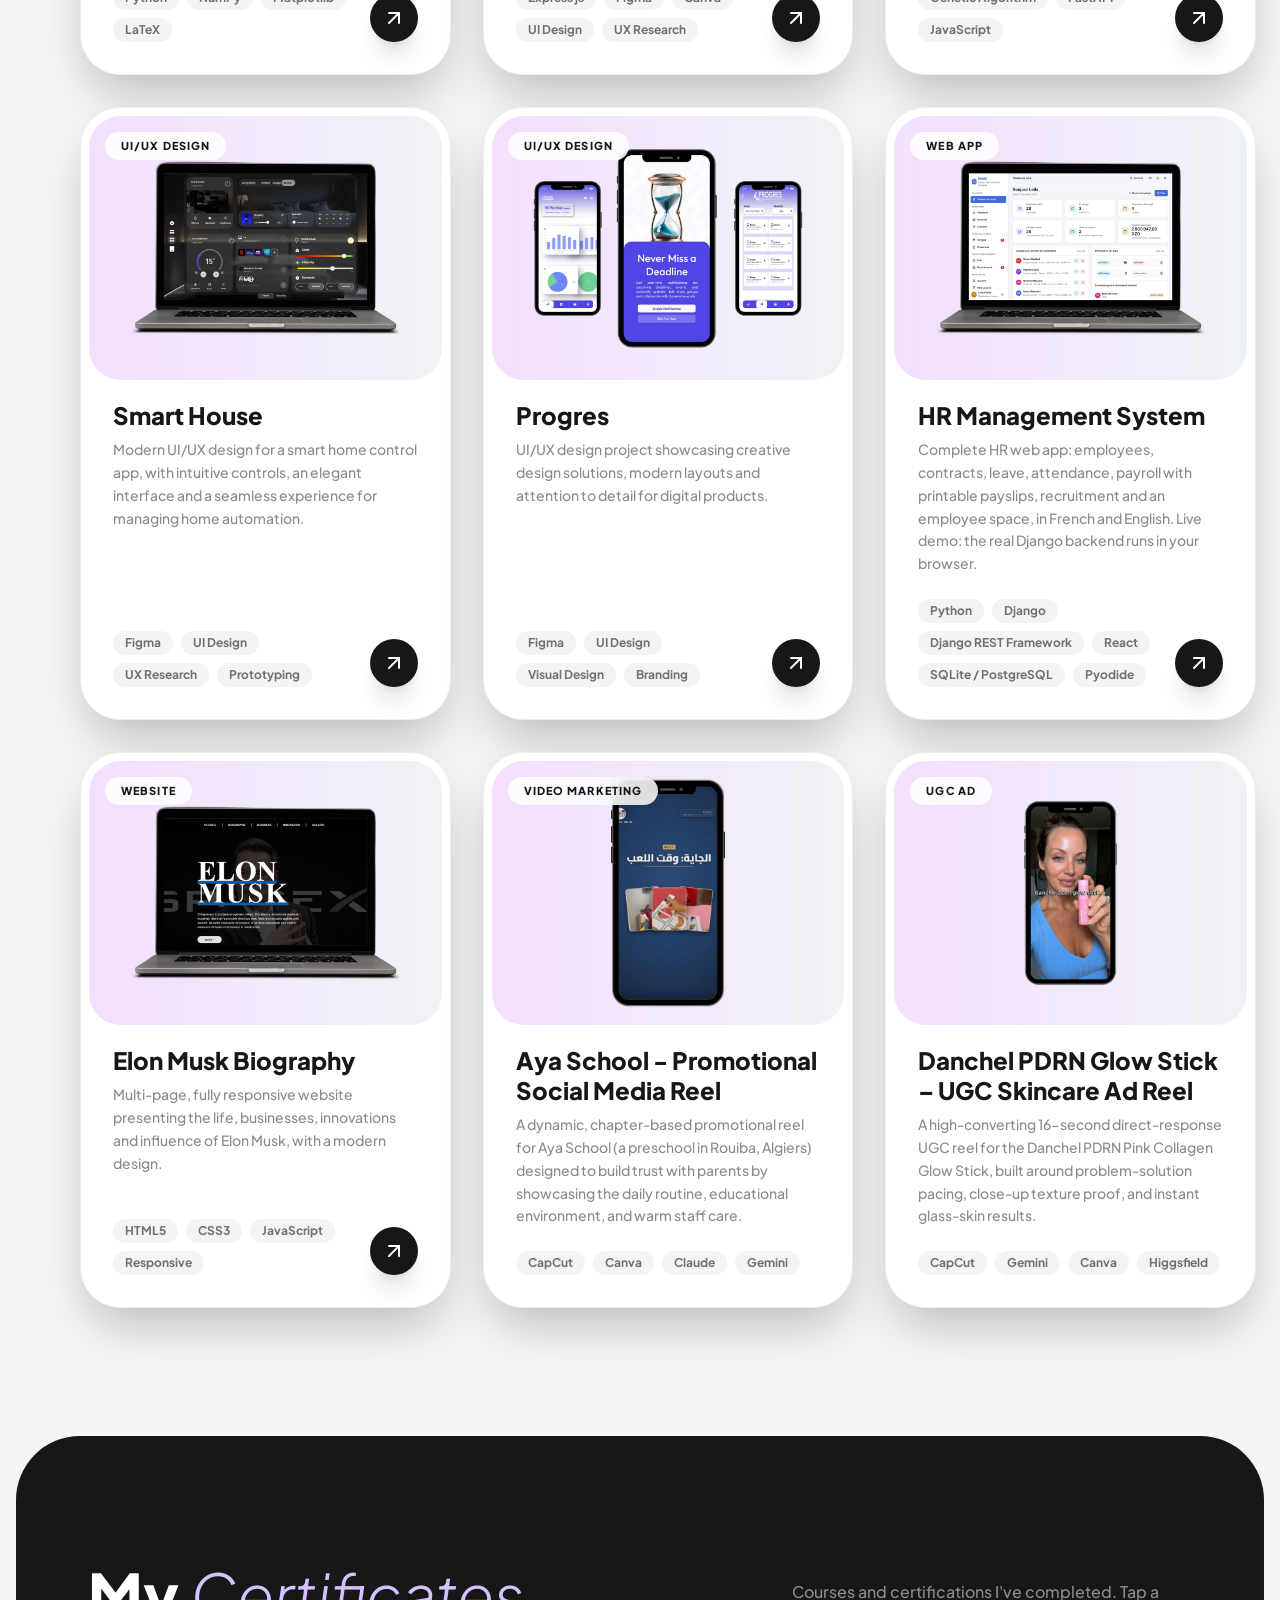
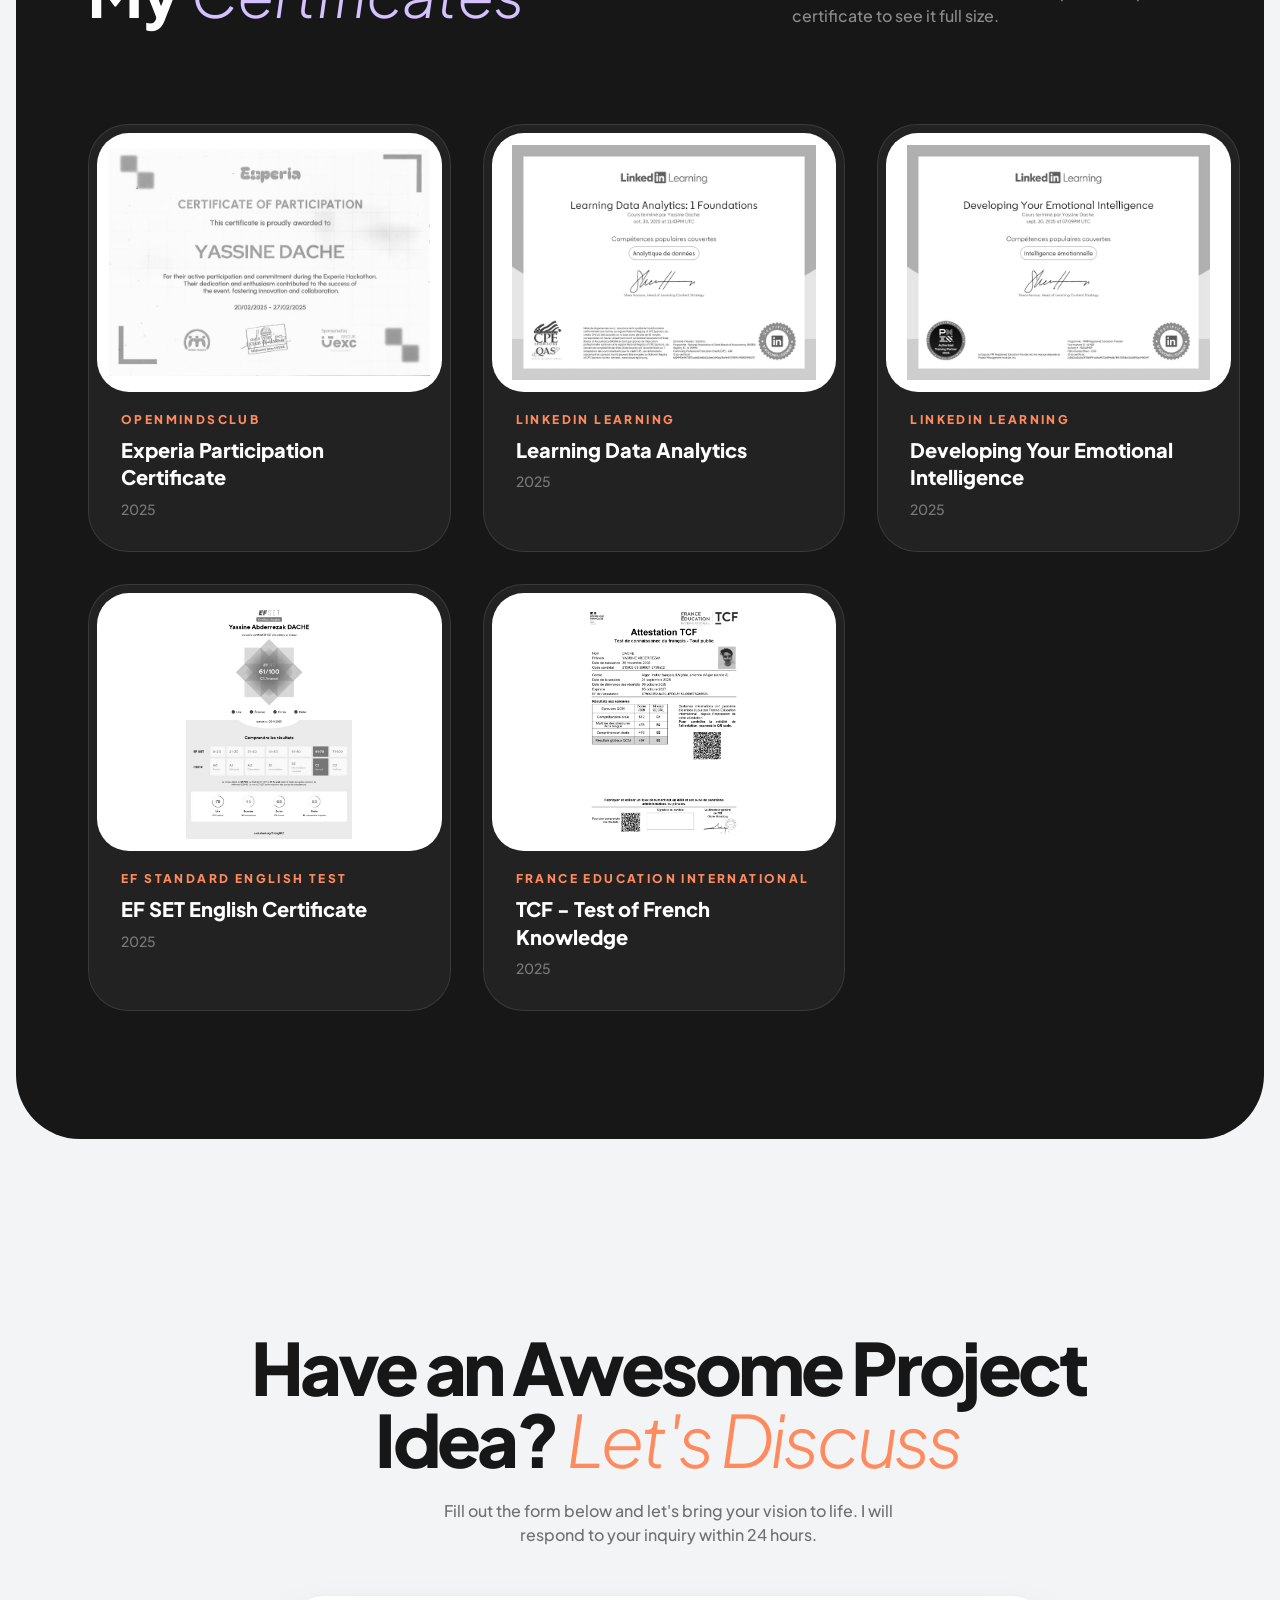
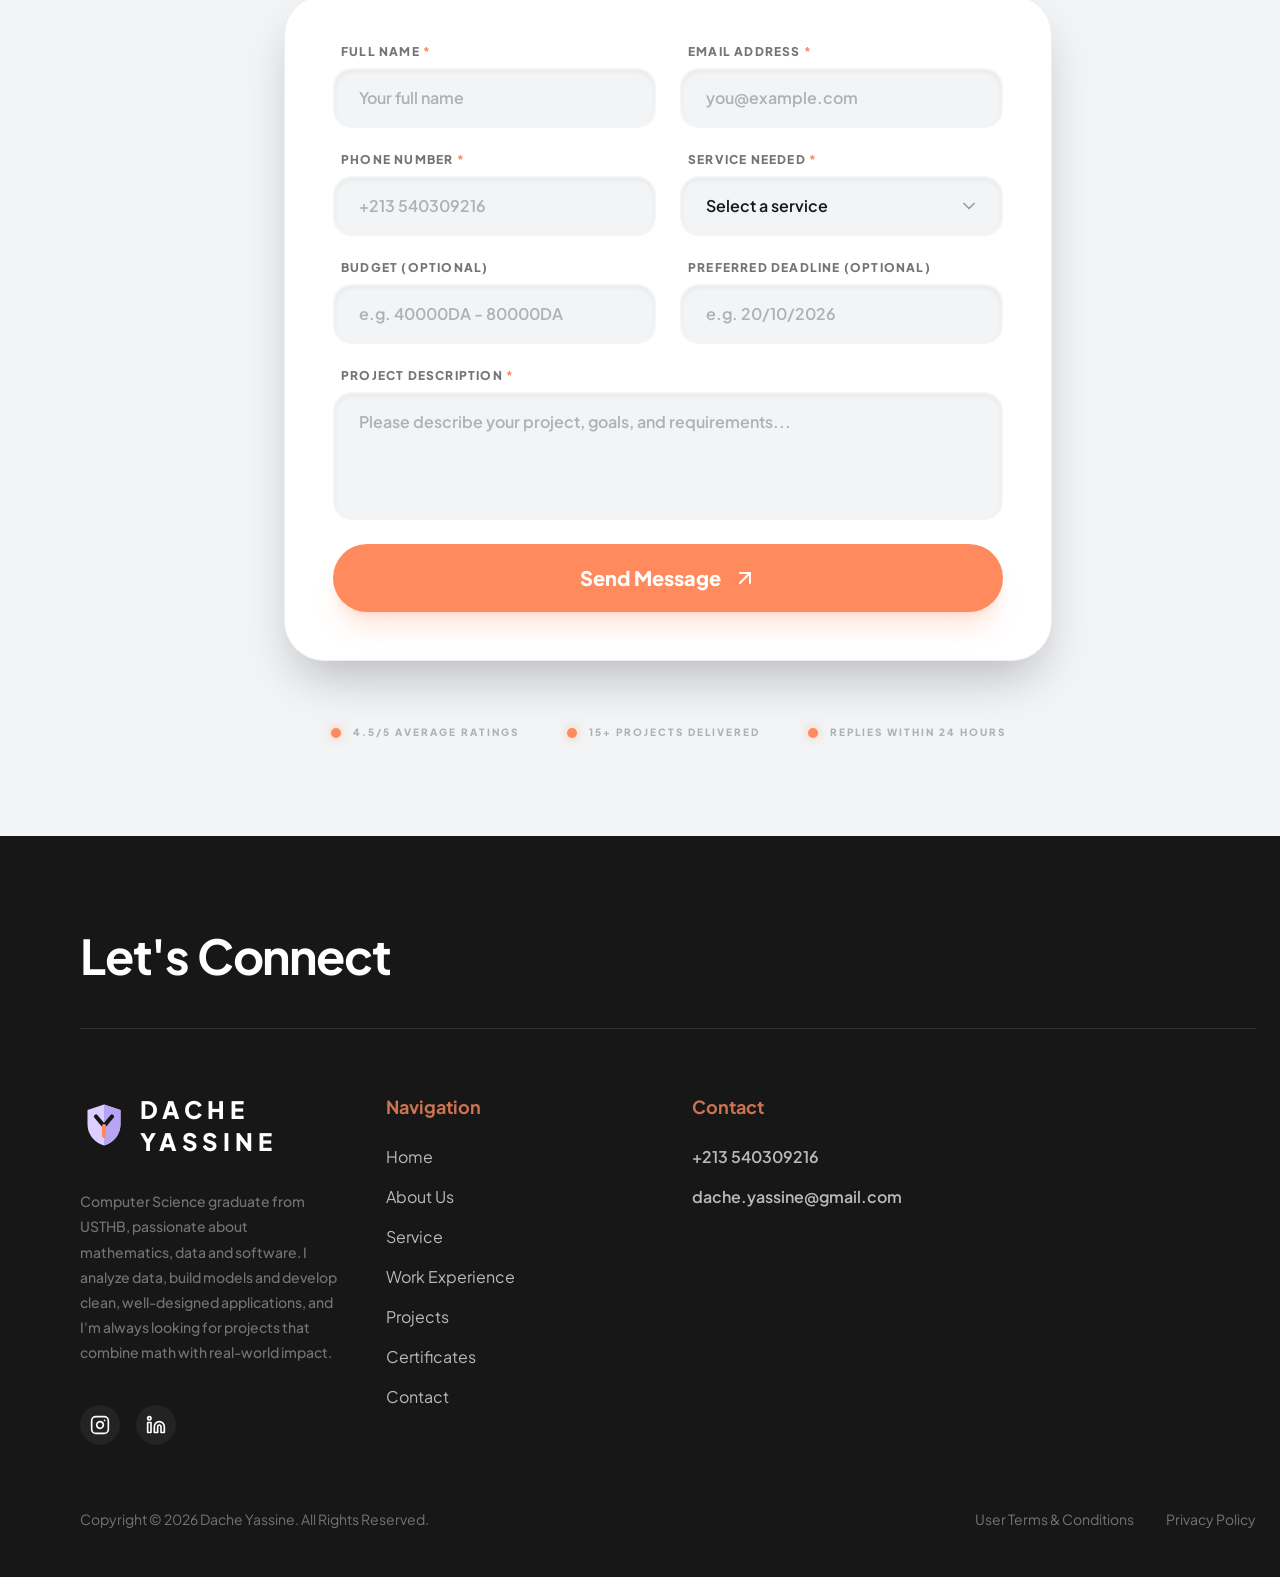
==== commit 14d6091f: "Update portfolio from admin" ====
--- a/index.html
+++ b/index.html
@@ -149,7 +149,7 @@
 </head>
 <body>
 <div id="root"></div>
-<script id="site-data" type="application/json">{"profile":{"firstName":"Yassine","fullName":"Dache Yassine","role":"Full-Stack Developer","specialty":"UI/UX Designer","photo":"/uploads/photo-c69c1b4f.webp","testimonial":"\"Yassine's clean and creative development work brought our vision to life. Truly impressive and highly recommended.\"","years":"3 Years","servicesIntro":"I analyze data and build mathematical models, design clear and intuitive interfaces, develop full-stack applications, and create the videos, posts and stories that grow your community on social media.","projectsIntro":"A few things I've built. Each one shows what it is, my role and the result.","certificatesIntro":"Courses and certifications I've completed. Tap a certificate to see it full size.","bio":"Computer Science graduate from USTHB, passionate about mathematics, data and software. I analyze data, build models and develop clean, well-designed applications, and I'm always looking for projects that combine math with real-world impact.","email":"dache.yassine@gmail.com","phone":"+213 540309216","location":"Your city, Country","links":{"github":"https://github.com/yassinedache","linkedin":"https://www.linkedin.com/in/yassine-dache/","instagram":"https://www.instagram.com/"},"highlights":["4.5/5 Average Ratings","15+ Projects Delivered","Replies Within 24 Hours"],"website":"","roleFr":"Développeur Full-Stack","specialtyFr":"Designer UI/UX","yearsFr":"3 ans","testimonialFr":"« Le travail de développement propre et créatif de Yassine a donné vie à notre vision. Vraiment impressionnant, je le recommande vivement. »","servicesIntroFr":"J'analyse des données et construis des modèles mathématiques, je conçois des interfaces claires et intuitives, je développe des applications full-stack, et je crée les vidéos, posts et stories qui font grandir votre communauté sur les réseaux sociaux.","projectsIntroFr":"Quelques projets que j'ai réalisés. Chacun montre ce qu'il est, mon rôle et le résultat.","certificatesIntroFr":"Les formations et certifications que j'ai obtenues. Cliquez sur un certificat pour le voir en grand.","bioFr":"Diplômé en informatique de l'USTHB, passionné de mathématiques, de données et de logiciels. J'analyse des données, construis des modèles et développe des applications propres et soignées, et je cherche toujours des projets qui allient les mathématiques à un impact concret.","highlightsFr":["Note moyenne de 4,5/5","15+ projets livrés","Réponse sous 24 heures"]},"services":[{"id":"s1","title":"Applied Mathematics & Optimization","description":"Turning data into insight with statistics, mathematical modeling and machine learning, from cleaning data and testing models to optimizing them with algorithms like genetic algorithms.","image":"","art":"growth","titleFr":"Mathématiques appliquées & optimisation","descriptionFr":"Transformer les données en informations utiles grâce aux statistiques, à la modélisation mathématique et au machine learning : du nettoyage des données et du test des modèles jusqu'à leur optimisation avec des algorithmes comme les algorithmes génétiques."},{"id":"s3","title":"Full-Stack Development","description":"End-to-end development of complex web applications.","image":"","art":"code","titleFr":"Développement Full-Stack","descriptionFr":"Développement de bout en bout d'applications web complexes."},{"id":"s2","title":"UI/UX Design","description":"User-centric designs that are both beautiful and functional.","image":"","art":"design","titleFr":"Design UI/UX","descriptionFr":"Des interfaces centrées sur l'utilisateur, à la fois belles et fonctionnelles."},{"id":"s4","title":"Community Management","description":"I manage your social media from start to finish: editing short videos and reels, designing posts and stories, and publishing them on a consistent schedule on Instagram, TikTok and Facebook to grow and engage your community.","image":"","art":"social","titleFr":"Community Management","descriptionFr":"Je gère vos réseaux sociaux de A à Z : montage de vidéos courtes et de reels, création de posts et de stories, et publication régulière sur Instagram, TikTok et Facebook pour faire grandir et engager votre communauté."}],"projects":[{"id":"imathnumlab01","image":"/uploads/project-mv4htyfc0stn.jpg","title":"Numerical Analysis Lab","category":"Numerical Analysis","serviceId":"s1","description":"Classic numerical methods in Python (root finding, integration, ODE solvers, interpolation, Monte Carlo), with experiments and automated tests that check every measured convergence order against the theory. Live interactive demo in my Math Lab.","tags":"Python, NumPy, Matplotlib, pytest","link":"https://yassine-portfolio-virid.vercel.app/lab/numerical-analysis/","github":"https://github.com/yassinedache/numerical-analysis-lab","videoLink":"","titleFr":"Laboratoire d'analyse numérique","categoryFr":"Analyse numérique","descriptionFr":"Méthodes numériques classiques en Python (équations non linéaires, intégration, équations différentielles, interpolation, Monte Carlo), avec des expériences et des tests automatisés qui comparent chaque ordre de convergence mesuré à la théorie. Démo interactive en ligne dans mon Math Lab."},{"id":"imathlinreg01","image":"/uploads/project-mv4htz4hr6cz.jpg","title":"Linear Regression from Scratch","category":"Statistics & Optimization","serviceId":"s1","description":"Least squares solved three ways without any ML library: normal equations (Cholesky), Householder QR and gradient descent with a step-size study. Validated on California Housing against scikit-learn, with a report written in LaTeX. Live interactive demo in my Math Lab.","tags":"Python, NumPy, Matplotlib, LaTeX","link":"https://yassine-portfolio-virid.vercel.app/lab/linear-regression/","github":"https://github.com/yassinedache/linear-regression-from-scratch","videoLink":"","titleFr":"Régression linéaire et descente de gradient","categoryFr":"Statistiques & optimisation","descriptionFr":"Moindres carrés résolus de trois façons sans bibliothèque de ML : équations normales (Cholesky), décomposition QR de Householder et descente de gradient avec étude du pas. Validé sur California Housing face à scikit-learn, avec un rapport rédigé en LaTeX. Démo interactive en ligne dans mon Math Lab."},{"id":"imathpcasvd01","image":"/uploads/project-mv4htzpcg7wc.jpg","title":"PCA & SVD from Scratch","category":"Linear Algebra","serviceId":"s1","description":"PCA computed by diagonalising the covariance matrix and by SVD, both with Jacobi algorithms written from scratch, applied to the Wine dataset. Includes low-rank image compression (Eckart–Young) and a LaTeX report. Live interactive demo in my Math Lab.","tags":"Python, NumPy, Matplotlib, LaTeX","link":"https://yassine-portfolio-virid.vercel.app/lab/pca-svd/","github":"https://github.com/yassinedache/pca-svd-from-scratch","videoLink":"","titleFr":"ACP et décomposition en valeurs singulières","categoryFr":"Algèbre linéaire","descriptionFr":"ACP par diagonalisation de la matrice de covariance puis par SVD, avec des algorithmes de Jacobi écrits de zéro, appliquée au jeu de données Wine. Inclut la compression d'images par approximation de rang faible (Eckart–Young) et un rapport en LaTeX. Démo interactive en ligne dans mon Math Lab."},{"id":"imathmarkov01","image":"/uploads/project-markov-chains-pagerank.jpg","title":"Markov Chains & PageRank","category":"Probability","serviceId":"s1","description":"Finite Markov chains and PageRank written from scratch: the stationary distribution computed three ways, convergence speed set by the spectral gap, Monte Carlo estimators, and the PageRank of 3,425 airports in the world airline network, validated against NetworkX. With a LaTeX report and proofs. Live interactive demo in my Math Lab.","tags":"Python, NumPy, Matplotlib, LaTeX","link":"https://yassine-portfolio-virid.vercel.app/lab/markov-pagerank/","github":"https://github.com/yassinedache/markov-chains-pagerank","videoLink":"","titleFr":"Chaînes de Markov et PageRank","categoryFr":"Probabilités","descriptionFr":"Chaînes de Markov finies et PageRank programmés de zéro : loi stationnaire calculée de trois façons, vitesse de convergence liée au trou spectral, estimateurs de Monte-Carlo, et PageRank des 3 425 aéroports du réseau aérien mondial, validé face à NetworkX. Avec un rapport LaTeX et ses démonstrations. Démo interactive en ligne dans mon Math Lab."},{"id":"imuvsdh5bwg0vv","image":"/uploads/project-muvsln8c34qz.jpg","title":"YaliDrive","category":"Mobile App","serviceId":"s2","description":"Delivery app solving the last-mile problem, with route optimization and real-time tracking for efficient package delivery.","tags":"React Native, Expo, Express js, Figma, Canva, UI Design, UX Research","link":"https://www.figma.com/design/tfWeMQWR41iqs8AcFnwToP/yalidine?node-id=0-1&t=HWnZJu0cCmLaELjC-1","github":"","videoLink":"","categoryFr":"Application mobile","descriptionFr":"Application de livraison qui résout le problème du dernier kilomètre, avec optimisation des itinéraires et suivi en temps réel pour livrer les colis efficacement."},{"id":"imutwun8ohqlc4","image":"/uploads/project-7a302d3d.jpg","title":"BugPredictor","category":"Machine Learning","description":"Predicts which classes of a Java project are likely to contain bugs, with machine learning and a genetic algorithm that selects code metrics and tunes the model. Evaluated without data leakage on 11 PROMISE projects. Live interactive demo, FastAPI backend.","tags":"Python, scikit-learn, Genetic Algorithm, FastAPI, JavaScript","link":"https://yassine-portfolio-virid.vercel.app/demos/bugpredictor/","serviceId":"s1","github":"https://github.com/yassinedache/bugpredictor","videoLink":"","categoryFr":"Machine Learning","descriptionFr":"Prédit quelles classes d'un projet Java risquent de contenir des bugs, grâce au machine learning et à un algorithme génétique qui choisit les métriques de code et règle le modèle. Évalué sans fuite de données sur 11 projets PROMISE. Démo interactive en ligne, backend FastAPI."},{"id":"imuvs9kljk0qnz","image":"/uploads/project-muvslo13kovj.jpg","title":"Smart House","category":"UI/UX Design","serviceId":"s2","description":"Modern UI/UX design for a smart home control app, with intuitive controls, an elegant interface and a seamless experience for managing home automation.","tags":"Figma, UI Design, UX Research, Prototyping","link":"https://www.figma.com/design/uA8RZfgtoHnKFH3CcvBMWk/Smart-House?node-id=0-1&t=pRNb6z2f2gA1BM29-1","github":"","videoLink":"","categoryFr":"Design UI/UX","descriptionFr":"Design UI/UX moderne pour une application de maison connectée, avec des commandes intuitives, une interface élégante et une expérience fluide pour gérer la domotique."},{"id":"imuvsbnup5ka9c","image":"/uploads/project-muvslonvyj8d.jpg","title":"Progres","category":"UI/UX Design","serviceId":"s2","description":"UI/UX design project showcasing creative design solutions, modern layouts and attention to detail for digital products.","tags":"Figma, UI Design, Visual Design, Branding","link":"https://www.figma.com/design/4H8ZwuXtvbB2yFFSYeHz72/dzigners?node-id=0-1&t=Lt7j8Fo257eaebpL-1","github":"","videoLink":"","categoryFr":"Design UI/UX","descriptionFr":"Projet de design UI/UX qui présente des solutions créatives, des mises en page modernes et un grand souci du détail pour des produits numériques."},{"id":"imuvs0d7pa20se","image":"/uploads/project-hrms.jpg","title":"HR Management System","category":"Web App","serviceId":"s3","description":"Complete HR web app: employees, contracts, leave, attendance, payroll with printable payslips, recruitment and an employee space, in French and English. Live demo: the real Django backend runs in your browser.","tags":"Python, Django, Django REST Framework, React, SQLite / PostgreSQL, Pyodide","link":"https://yassine-portfolio-virid.vercel.app/demos/hrms/","github":"https://github.com/yassinedache/Information-System-for-Human-Resources-Management-HRMS","videoLink":"","titleFr":"Système de gestion RH","categoryFr":"Application web","descriptionFr":"Application RH complète : employés, contrats, congés, présences, paie avec bulletins imprimables, recrutement et espace employé, en français et en anglais. Démo en ligne : le vrai backend Django tourne dans votre navigateur."},{"id":"imuvrw4co4q8o4","image":"/uploads/project-muvslpxc72e0.jpg","title":"Elon Musk Biography","category":"Website","serviceId":"s3","description":"Multi-page, fully responsive website presenting the life, businesses, innovations and influence of Elon Musk, with a modern design.","tags":"HTML5, CSS3, JavaScript, Responsive","link":"https://github.com/yassinedache/Elon-Musk-biographie","github":"https://github.com/yassinedache/Elon-Musk-biographie","videoLink":"","titleFr":"Biographie d'Elon Musk","categoryFr":"Site web","descriptionFr":"Site web multipage entièrement responsive qui présente la vie, les entreprises, les innovations et l'influence d'Elon Musk, avec un design moderne."},{"id":"imv8jb4jliht0q","title":"Aya School - Promotional Social Media Reel","category":"Video Marketing","serviceId":"s4","description":"A dynamic, chapter-based promotional reel for Aya School (a preschool in Rouiba, Algiers) designed to build trust with parents by showcasing the daily routine, educational environment, and warm staff care.","tags":"CapCut, Canva, Claude, Gemini","link":"","github":"","videoLink":"","titleFr":"Aya School - Réel Promotionnel pour les Réseaux Sociaux","categoryFr":"Marketing Vidéo","descriptionFr":"Une vidéo promotionnelle dynamique et chapitrée pour Aya School (école maternelle à Rouïba, Alger), conçue pour instaurer la confiance chez les parents en montrant la routine quotidienne, l'environnement éducatif et la bienveillance du personnel.","image":"/uploads/project-mv8mfs2t0116.jpg"}],"experience":[{"id":"e1","company":"Freelance Full-Stack Developer","date":"2025 - Present","role":"Web and app Solutions Developer","text":"Design and develop modern web applications and cloud-based platforms using React, TypeScript, Node.js, PostgreSQL, and MongoDB. Deliver scalable, responsive, and user-friendly solutions tailored to clients' needs.","dot":"dark","companyFr":"Développeur Full-Stack freelance","dateFr":"2025 - Aujourd'hui","roleFr":"Développeur de solutions web et mobiles","textFr":"Je conçois et développe des applications web modernes et des plateformes cloud avec React, TypeScript, Node.js, PostgreSQL et MongoDB. Je livre des solutions évolutives, responsives et faciles à utiliser, adaptées aux besoins de chaque client."},{"id":"e4","company":"USTHB, Final Year Project","date":"2025","role":"Machine Learning Developer","text":"Built machine learning models to detect software defects: data preparation, model training and comparison of results. This became my BugPredictor project.","dot":"dark","companyFr":"USTHB, projet de fin d'études","roleFr":"Développeur Machine Learning","textFr":"Développement de modèles de machine learning pour détecter les défauts logiciels : préparation des données, entraînement des modèles et comparaison des résultats. Ce travail est devenu mon projet BugPredictor."},{"id":"e2","company":"Hackathons & Innovation Programs","date":"2024 - Present","role":"Developer & UI/UX Designer","text":"Participated in multiple hackathons and entrepreneurship programs, designing modern digital experiences and solving real-world challenges. Created user-centered interfaces in Figma, developed case studies, and collaborated with multidisciplinary teams.","dot":"","companyFr":"Hackathons et programmes d'innovation","dateFr":"2024 - Aujourd'hui","roleFr":"Développeur et designer UI/UX","textFr":"Participation à plusieurs hackathons et programmes d'entrepreneuriat : conception d'expériences numériques modernes et résolution de problèmes concrets. Création d'interfaces centrées sur l'utilisateur dans Figma, rédaction d'études de cas et travail avec des équipes pluridisciplinaires."},{"id":"e3","company":"Open Minds Club","date":"2024 - 2026","role":"IT Member","text":"Managed the club's digital tools and online presence, building and maintaining web pages and supporting members with technical needs for events and projects.","dot":"dark","roleFr":"Membre IT","textFr":"Gestion des outils numériques et de la présence en ligne du club, création et maintenance de pages web, et aide technique aux membres pour les événements et les projets."},{"id":"imuvtlc38oqz4t","company":"USTHB","role":"Computer Science Student","date":"2022 - Present","text":"Studying computer science with a focus on software engineering and AI.","dot":"dark","roleFr":"Étudiant en informatique","dateFr":"2022 - Aujourd'hui","textFr":"Études en informatique, avec un accent sur le génie logiciel et l'intelligence artificielle."}],"certificates":[{"id":"imuu6er1v8wci3","image":"/uploads/certificate-muu6itum3v6g.jpg","title":"Experia Participation Certificate","issuer":"OpenMindsClub","date":"2025","link":"","titleFr":"Certificat de participation Experia"},{"id":"imuu655yyjqq18","image":"/uploads/certificate-muu6iuo91ov0.jpg","title":"Learning Data Analytics","issuer":"LinkedIn Learning","date":"2025","link":""},{"id":"imuu673h17wgf3","image":"/uploads/certificate-muu6iveq6svo.jpg","title":"Developing Your Emotional Intelligence","issuer":"LinkedIn Learning","date":"2025","link":""},{"id":"imuu67wk1tyak6","image":"/uploads/certificate-muu6iw0bcexj.jpg","title":"EF SET English Certificate","issuer":"EF Standard English Test","date":"2025","link":"","titleFr":"Certificat d'anglais EF SET"},{"id":"imuu6arzf3qxyc","image":"/uploads/certificate-muu6iwm0cxox.jpg","title":"TCF - Test of French Knowledge","issuer":"France Education International","date":"2025","link":"","titleFr":"TCF - Test de connaissance du français"}]}</script>
+<script id="site-data" type="application/json">{"profile":{"firstName":"Yassine","fullName":"Dache Yassine","role":"Full-Stack Developer","specialty":"UI/UX Designer","photo":"/uploads/photo-c69c1b4f.webp","testimonial":"\"Yassine's clean and creative development work brought our vision to life. Truly impressive and highly recommended.\"","years":"3 Years","servicesIntro":"I analyze data and build mathematical models, design clear and intuitive interfaces, develop full-stack applications, and create the videos, posts and stories that grow your community on social media.","projectsIntro":"A few things I've built. Each one shows what it is, my role and the result.","certificatesIntro":"Courses and certifications I've completed. Tap a certificate to see it full size.","bio":"Computer Science graduate from USTHB, passionate about mathematics, data and software. I analyze data, build models and develop clean, well-designed applications, and I'm always looking for projects that combine math with real-world impact.","email":"dache.yassine@gmail.com","phone":"+213 540309216","location":"Your city, Country","links":{"github":"https://github.com/yassinedache","linkedin":"https://www.linkedin.com/in/yassine-dache/","instagram":"https://www.instagram.com/"},"highlights":["4.5/5 Average Ratings","15+ Projects Delivered","Replies Within 24 Hours"],"website":"","roleFr":"Développeur Full-Stack","specialtyFr":"Designer UI/UX","yearsFr":"3 ans","testimonialFr":"« Le travail de développement propre et créatif de Yassine a donné vie à notre vision. Vraiment impressionnant, je le recommande vivement. »","servicesIntroFr":"J'analyse des données et construis des modèles mathématiques, je conçois des interfaces claires et intuitives, je développe des applications full-stack, et je crée les vidéos, posts et stories qui font grandir votre communauté sur les réseaux sociaux.","projectsIntroFr":"Quelques projets que j'ai réalisés. Chacun montre ce qu'il est, mon rôle et le résultat.","certificatesIntroFr":"Les formations et certifications que j'ai obtenues. Cliquez sur un certificat pour le voir en grand.","bioFr":"Diplômé en informatique de l'USTHB, passionné de mathématiques, de données et de logiciels. J'analyse des données, construis des modèles et développe des applications propres et soignées, et je cherche toujours des projets qui allient les mathématiques à un impact concret.","highlightsFr":["Note moyenne de 4,5/5","15+ projets livrés","Réponse sous 24 heures"]},"services":[{"id":"s1","title":"Applied Mathematics & Optimization","description":"Turning data into insight with statistics, mathematical modeling and machine learning, from cleaning data and testing models to optimizing them with algorithms like genetic algorithms.","image":"","art":"growth","titleFr":"Mathématiques appliquées & optimisation","descriptionFr":"Transformer les données en informations utiles grâce aux statistiques, à la modélisation mathématique et au machine learning : du nettoyage des données et du test des modèles jusqu'à leur optimisation avec des algorithmes comme les algorithmes génétiques."},{"id":"s3","title":"Full-Stack Development","description":"End-to-end development of complex web applications.","image":"","art":"code","titleFr":"Développement Full-Stack","descriptionFr":"Développement de bout en bout d'applications web complexes."},{"id":"s2","title":"UI/UX Design","description":"User-centric designs that are both beautiful and functional.","image":"","art":"design","titleFr":"Design UI/UX","descriptionFr":"Des interfaces centrées sur l'utilisateur, à la fois belles et fonctionnelles."},{"id":"s4","title":"Community Management","description":"I manage your social media from start to finish: editing short videos and reels, designing posts and stories, and publishing them on a consistent schedule on Instagram, TikTok and Facebook to grow and engage your community.","image":"","art":"social","titleFr":"Community Management","descriptionFr":"Je gère vos réseaux sociaux de A à Z : montage de vidéos courtes et de reels, création de posts et de stories, et publication régulière sur Instagram, TikTok et Facebook pour faire grandir et engager votre communauté."}],"projects":[{"id":"imathnumlab01","image":"/uploads/project-mv4htyfc0stn.jpg","title":"Numerical Analysis Lab","category":"Numerical Analysis","serviceId":"s1","description":"Classic numerical methods in Python (root finding, integration, ODE solvers, interpolation, Monte Carlo), with experiments and automated tests that check every measured convergence order against the theory. Live interactive demo in my Math Lab.","tags":"Python, NumPy, Matplotlib, pytest","link":"https://yassine-portfolio-virid.vercel.app/lab/numerical-analysis/","github":"https://github.com/yassinedache/numerical-analysis-lab","videoLink":"","titleFr":"Laboratoire d'analyse numérique","categoryFr":"Analyse numérique","descriptionFr":"Méthodes numériques classiques en Python (équations non linéaires, intégration, équations différentielles, interpolation, Monte Carlo), avec des expériences et des tests automatisés qui comparent chaque ordre de convergence mesuré à la théorie. Démo interactive en ligne dans mon Math Lab."},{"id":"imathlinreg01","image":"/uploads/project-mv4htz4hr6cz.jpg","title":"Linear Regression from Scratch","category":"Statistics & Optimization","serviceId":"s1","description":"Least squares solved three ways without any ML library: normal equations (Cholesky), Householder QR and gradient descent with a step-size study. Validated on California Housing against scikit-learn, with a report written in LaTeX. Live interactive demo in my Math Lab.","tags":"Python, NumPy, Matplotlib, LaTeX","link":"https://yassine-portfolio-virid.vercel.app/lab/linear-regression/","github":"https://github.com/yassinedache/linear-regression-from-scratch","videoLink":"","titleFr":"Régression linéaire et descente de gradient","categoryFr":"Statistiques & optimisation","descriptionFr":"Moindres carrés résolus de trois façons sans bibliothèque de ML : équations normales (Cholesky), décomposition QR de Householder et descente de gradient avec étude du pas. Validé sur California Housing face à scikit-learn, avec un rapport rédigé en LaTeX. Démo interactive en ligne dans mon Math Lab."},{"id":"imathpcasvd01","image":"/uploads/project-mv4htzpcg7wc.jpg","title":"PCA & SVD from Scratch","category":"Linear Algebra","serviceId":"s1","description":"PCA computed by diagonalising the covariance matrix and by SVD, both with Jacobi algorithms written from scratch, applied to the Wine dataset. Includes low-rank image compression (Eckart–Young) and a LaTeX report. Live interactive demo in my Math Lab.","tags":"Python, NumPy, Matplotlib, LaTeX","link":"https://yassine-portfolio-virid.vercel.app/lab/pca-svd/","github":"https://github.com/yassinedache/pca-svd-from-scratch","videoLink":"","titleFr":"ACP et décomposition en valeurs singulières","categoryFr":"Algèbre linéaire","descriptionFr":"ACP par diagonalisation de la matrice de covariance puis par SVD, avec des algorithmes de Jacobi écrits de zéro, appliquée au jeu de données Wine. Inclut la compression d'images par approximation de rang faible (Eckart–Young) et un rapport en LaTeX. Démo interactive en ligne dans mon Math Lab."},{"id":"imathmarkov01","image":"/uploads/project-markov-chains-pagerank.jpg","title":"Markov Chains & PageRank","category":"Probability","serviceId":"s1","description":"Finite Markov chains and PageRank written from scratch: the stationary distribution computed three ways, convergence speed set by the spectral gap, Monte Carlo estimators, and the PageRank of 3,425 airports in the world airline network, validated against NetworkX. With a LaTeX report and proofs. Live interactive demo in my Math Lab.","tags":"Python, NumPy, Matplotlib, LaTeX","link":"https://yassine-portfolio-virid.vercel.app/lab/markov-pagerank/","github":"https://github.com/yassinedache/markov-chains-pagerank","videoLink":"","titleFr":"Chaînes de Markov et PageRank","categoryFr":"Probabilités","descriptionFr":"Chaînes de Markov finies et PageRank programmés de zéro : loi stationnaire calculée de trois façons, vitesse de convergence liée au trou spectral, estimateurs de Monte-Carlo, et PageRank des 3 425 aéroports du réseau aérien mondial, validé face à NetworkX. Avec un rapport LaTeX et ses démonstrations. Démo interactive en ligne dans mon Math Lab."},{"id":"imuvsdh5bwg0vv","image":"/uploads/project-muvsln8c34qz.jpg","title":"YaliDrive","category":"Mobile App","serviceId":"s2","description":"Delivery app solving the last-mile problem, with route optimization and real-time tracking for efficient package delivery.","tags":"React Native, Expo, Express js, Figma, Canva, UI Design, UX Research","link":"https://www.figma.com/design/tfWeMQWR41iqs8AcFnwToP/yalidine?node-id=0-1&t=HWnZJu0cCmLaELjC-1","github":"","videoLink":"","categoryFr":"Application mobile","descriptionFr":"Application de livraison qui résout le problème du dernier kilomètre, avec optimisation des itinéraires et suivi en temps réel pour livrer les colis efficacement."},{"id":"imutwun8ohqlc4","image":"/uploads/project-7a302d3d.jpg","title":"BugPredictor","category":"Machine Learning","description":"Predicts which classes of a Java project are likely to contain bugs, with machine learning and a genetic algorithm that selects code metrics and tunes the model. Evaluated without data leakage on 11 PROMISE projects. Live interactive demo, FastAPI backend.","tags":"Python, scikit-learn, Genetic Algorithm, FastAPI, JavaScript","link":"https://yassine-portfolio-virid.vercel.app/demos/bugpredictor/","serviceId":"s1","github":"https://github.com/yassinedache/bugpredictor","videoLink":"","categoryFr":"Machine Learning","descriptionFr":"Prédit quelles classes d'un projet Java risquent de contenir des bugs, grâce au machine learning et à un algorithme génétique qui choisit les métriques de code et règle le modèle. Évalué sans fuite de données sur 11 projets PROMISE. Démo interactive en ligne, backend FastAPI."},{"id":"imuvs9kljk0qnz","image":"/uploads/project-muvslo13kovj.jpg","title":"Smart House","category":"UI/UX Design","serviceId":"s2","description":"Modern UI/UX design for a smart home control app, with intuitive controls, an elegant interface and a seamless experience for managing home automation.","tags":"Figma, UI Design, UX Research, Prototyping","link":"https://www.figma.com/design/uA8RZfgtoHnKFH3CcvBMWk/Smart-House?node-id=0-1&t=pRNb6z2f2gA1BM29-1","github":"","videoLink":"","categoryFr":"Design UI/UX","descriptionFr":"Design UI/UX moderne pour une application de maison connectée, avec des commandes intuitives, une interface élégante et une expérience fluide pour gérer la domotique."},{"id":"imuvsbnup5ka9c","image":"/uploads/project-muvslonvyj8d.jpg","title":"Progres","category":"UI/UX Design","serviceId":"s2","description":"UI/UX design project showcasing creative design solutions, modern layouts and attention to detail for digital products.","tags":"Figma, UI Design, Visual Design, Branding","link":"https://www.figma.com/design/4H8ZwuXtvbB2yFFSYeHz72/dzigners?node-id=0-1&t=Lt7j8Fo257eaebpL-1","github":"","videoLink":"","categoryFr":"Design UI/UX","descriptionFr":"Projet de design UI/UX qui présente des solutions créatives, des mises en page modernes et un grand souci du détail pour des produits numériques."},{"id":"imuvs0d7pa20se","image":"/uploads/project-hrms.jpg","title":"HR Management System","category":"Web App","serviceId":"s3","description":"Complete HR web app: employees, contracts, leave, attendance, payroll with printable payslips, recruitment and an employee space, in French and English. Live demo: the real Django backend runs in your browser.","tags":"Python, Django, Django REST Framework, React, SQLite / PostgreSQL, Pyodide","link":"https://yassine-portfolio-virid.vercel.app/demos/hrms/","github":"https://github.com/yassinedache/Information-System-for-Human-Resources-Management-HRMS","videoLink":"","titleFr":"Système de gestion RH","categoryFr":"Application web","descriptionFr":"Application RH complète : employés, contrats, congés, présences, paie avec bulletins imprimables, recrutement et espace employé, en français et en anglais. Démo en ligne : le vrai backend Django tourne dans votre navigateur."},{"id":"imuvrw4co4q8o4","image":"/uploads/project-muvslpxc72e0.jpg","title":"Elon Musk Biography","category":"Website","serviceId":"s3","description":"Multi-page, fully responsive website presenting the life, businesses, innovations and influence of Elon Musk, with a modern design.","tags":"HTML5, CSS3, JavaScript, Responsive","link":"https://github.com/yassinedache/Elon-Musk-biographie","github":"https://github.com/yassinedache/Elon-Musk-biographie","videoLink":"","titleFr":"Biographie d'Elon Musk","categoryFr":"Site web","descriptionFr":"Site web multipage entièrement responsive qui présente la vie, les entreprises, les innovations et l'influence d'Elon Musk, avec un design moderne."},{"id":"imv8jb4jliht0q","title":"Aya School - Promotional Social Media Reel","category":"Video Marketing","serviceId":"s4","description":"A dynamic, chapter-based promotional reel for Aya School (a preschool in Rouiba, Algiers) designed to build trust with parents by showcasing the daily routine, educational environment, and warm staff care.","tags":"CapCut, Canva, Claude, Gemini","link":"","github":"","videoLink":"","titleFr":"Aya School - Réel Promotionnel pour les Réseaux Sociaux","categoryFr":"Marketing Vidéo","descriptionFr":"Une vidéo promotionnelle dynamique et chapitrée pour Aya School (école maternelle à Rouïba, Alger), conçue pour instaurer la confiance chez les parents en montrant la routine quotidienne, l'environnement éducatif et la bienveillance du personnel.","image":"/uploads/project-mv8mfs2t0116.jpg","video":"/uploads/video-mv8otm4ms6fx.mp4"},{"id":"imv8pjuqejsfrk","video":"/uploads/video-mv8pqdlx9pse.mp4","image":"/uploads/project-mv8ppyj90w32.jpg","title":"Danchel PDRN Glow Stick – UGC Skincare Ad Reel","category":"UGC Ad","serviceId":"s4","description":"A high-converting 16-second direct-response UGC reel for the Danchel PDRN Pink Collagen Glow Stick, built around problem-solution pacing, close-up texture proof, and instant glass-skin results.","tags":"CapCut, Gemini, Canva, Higgsfield","link":"","github":"","videoLink":"","titleFr":"Danchel PDRN Glow Stick – Réel Publicitaire UGC Skincare","categoryFr":"Publicité UGC","descriptionFr":"Une vidéo UGC courte de 16 secondes axée sur la conversion pour le stick Danchel PDRN Collagen, structurée autour d'une accroche dynamique, de preuves visuelles de texture et d'un effet \"glass-skin\" instantané."}],"experience":[{"id":"e1","company":"Freelance Full-Stack Developer","date":"2025 - Present","role":"Web and app Solutions Developer","text":"Design and develop modern web applications and cloud-based platforms using React, TypeScript, Node.js, PostgreSQL, and MongoDB. Deliver scalable, responsive, and user-friendly solutions tailored to clients' needs.","dot":"dark","companyFr":"Développeur Full-Stack freelance","dateFr":"2025 - Aujourd'hui","roleFr":"Développeur de solutions web et mobiles","textFr":"Je conçois et développe des applications web modernes et des plateformes cloud avec React, TypeScript, Node.js, PostgreSQL et MongoDB. Je livre des solutions évolutives, responsives et faciles à utiliser, adaptées aux besoins de chaque client."},{"id":"e4","company":"USTHB, Final Year Project","date":"2025","role":"Machine Learning Developer","text":"Built machine learning models to detect software defects: data preparation, model training and comparison of results. This became my BugPredictor project.","dot":"dark","companyFr":"USTHB, projet de fin d'études","roleFr":"Développeur Machine Learning","textFr":"Développement de modèles de machine learning pour détecter les défauts logiciels : préparation des données, entraînement des modèles et comparaison des résultats. Ce travail est devenu mon projet BugPredictor."},{"id":"e2","company":"Hackathons & Innovation Programs","date":"2024 - Present","role":"Developer & UI/UX Designer","text":"Participated in multiple hackathons and entrepreneurship programs, designing modern digital experiences and solving real-world challenges. Created user-centered interfaces in Figma, developed case studies, and collaborated with multidisciplinary teams.","dot":"","companyFr":"Hackathons et programmes d'innovation","dateFr":"2024 - Aujourd'hui","roleFr":"Développeur et designer UI/UX","textFr":"Participation à plusieurs hackathons et programmes d'entrepreneuriat : conception d'expériences numériques modernes et résolution de problèmes concrets. Création d'interfaces centrées sur l'utilisateur dans Figma, rédaction d'études de cas et travail avec des équipes pluridisciplinaires."},{"id":"e3","company":"Open Minds Club","date":"2024 - 2026","role":"IT Member","text":"Managed the club's digital tools and online presence, building and maintaining web pages and supporting members with technical needs for events and projects.","dot":"dark","roleFr":"Membre IT","textFr":"Gestion des outils numériques et de la présence en ligne du club, création et maintenance de pages web, et aide technique aux membres pour les événements et les projets."},{"id":"imuvtlc38oqz4t","company":"USTHB","role":"Computer Science Student","date":"2022 - Present","text":"Studying computer science with a focus on software engineering and AI.","dot":"dark","roleFr":"Étudiant en informatique","dateFr":"2022 - Aujourd'hui","textFr":"Études en informatique, avec un accent sur le génie logiciel et l'intelligence artificielle."}],"certificates":[{"id":"imuu6er1v8wci3","image":"/uploads/certificate-muu6itum3v6g.jpg","title":"Experia Participation Certificate","issuer":"OpenMindsClub","date":"2025","link":"","titleFr":"Certificat de participation Experia"},{"id":"imuu655yyjqq18","image":"/uploads/certificate-muu6iuo91ov0.jpg","title":"Learning Data Analytics","issuer":"LinkedIn Learning","date":"2025","link":""},{"id":"imuu673h17wgf3","image":"/uploads/certificate-muu6iveq6svo.jpg","title":"Developing Your Emotional Intelligence","issuer":"LinkedIn Learning","date":"2025","link":""},{"id":"imuu67wk1tyak6","image":"/uploads/certificate-muu6iw0bcexj.jpg","title":"EF SET English Certificate","issuer":"EF Standard English Test","date":"2025","link":"","titleFr":"Certificat d'anglais EF SET"},{"id":"imuu6arzf3qxyc","image":"/uploads/certificate-muu6iwm0cxox.jpg","title":"TCF - Test of French Knowledge","issuer":"France Education International","date":"2025","link":"","titleFr":"TCF - Test de connaissance du français"}]}</script>
 <script>
 (function () {
   "use strict";
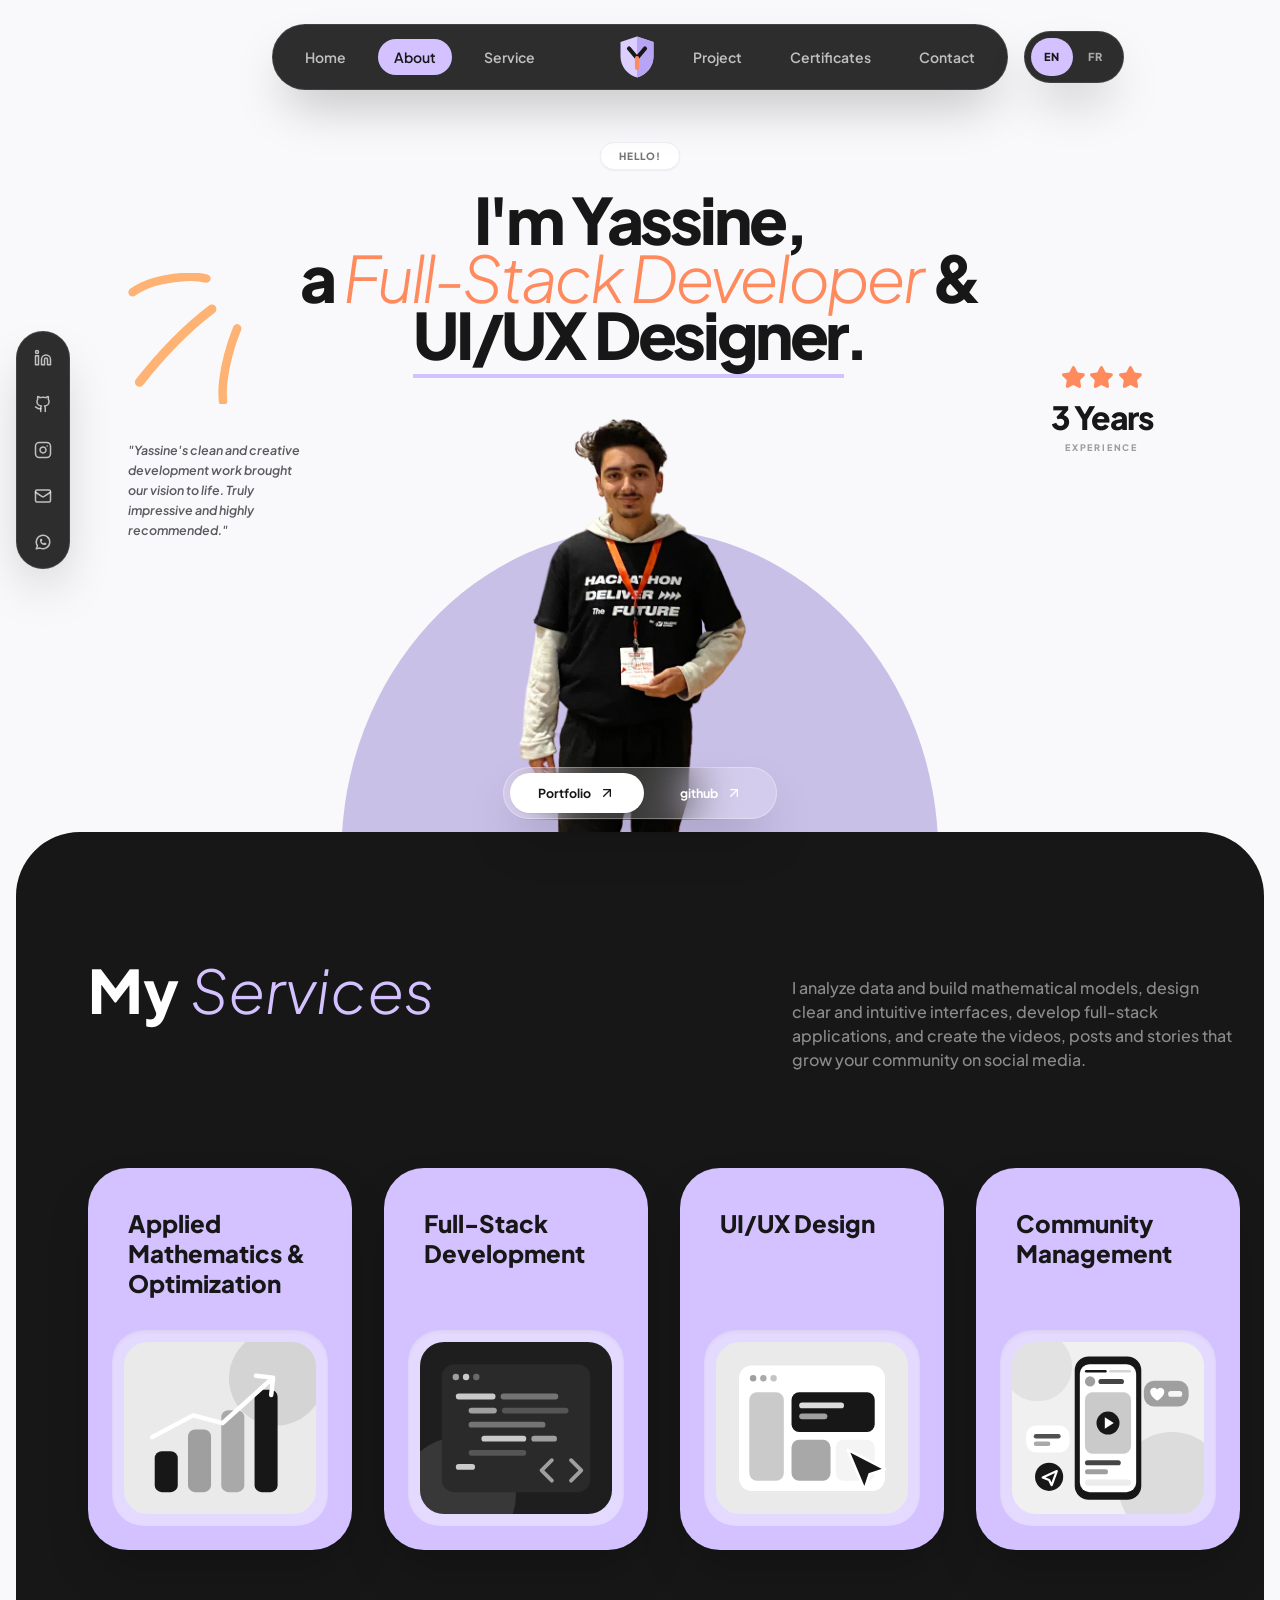
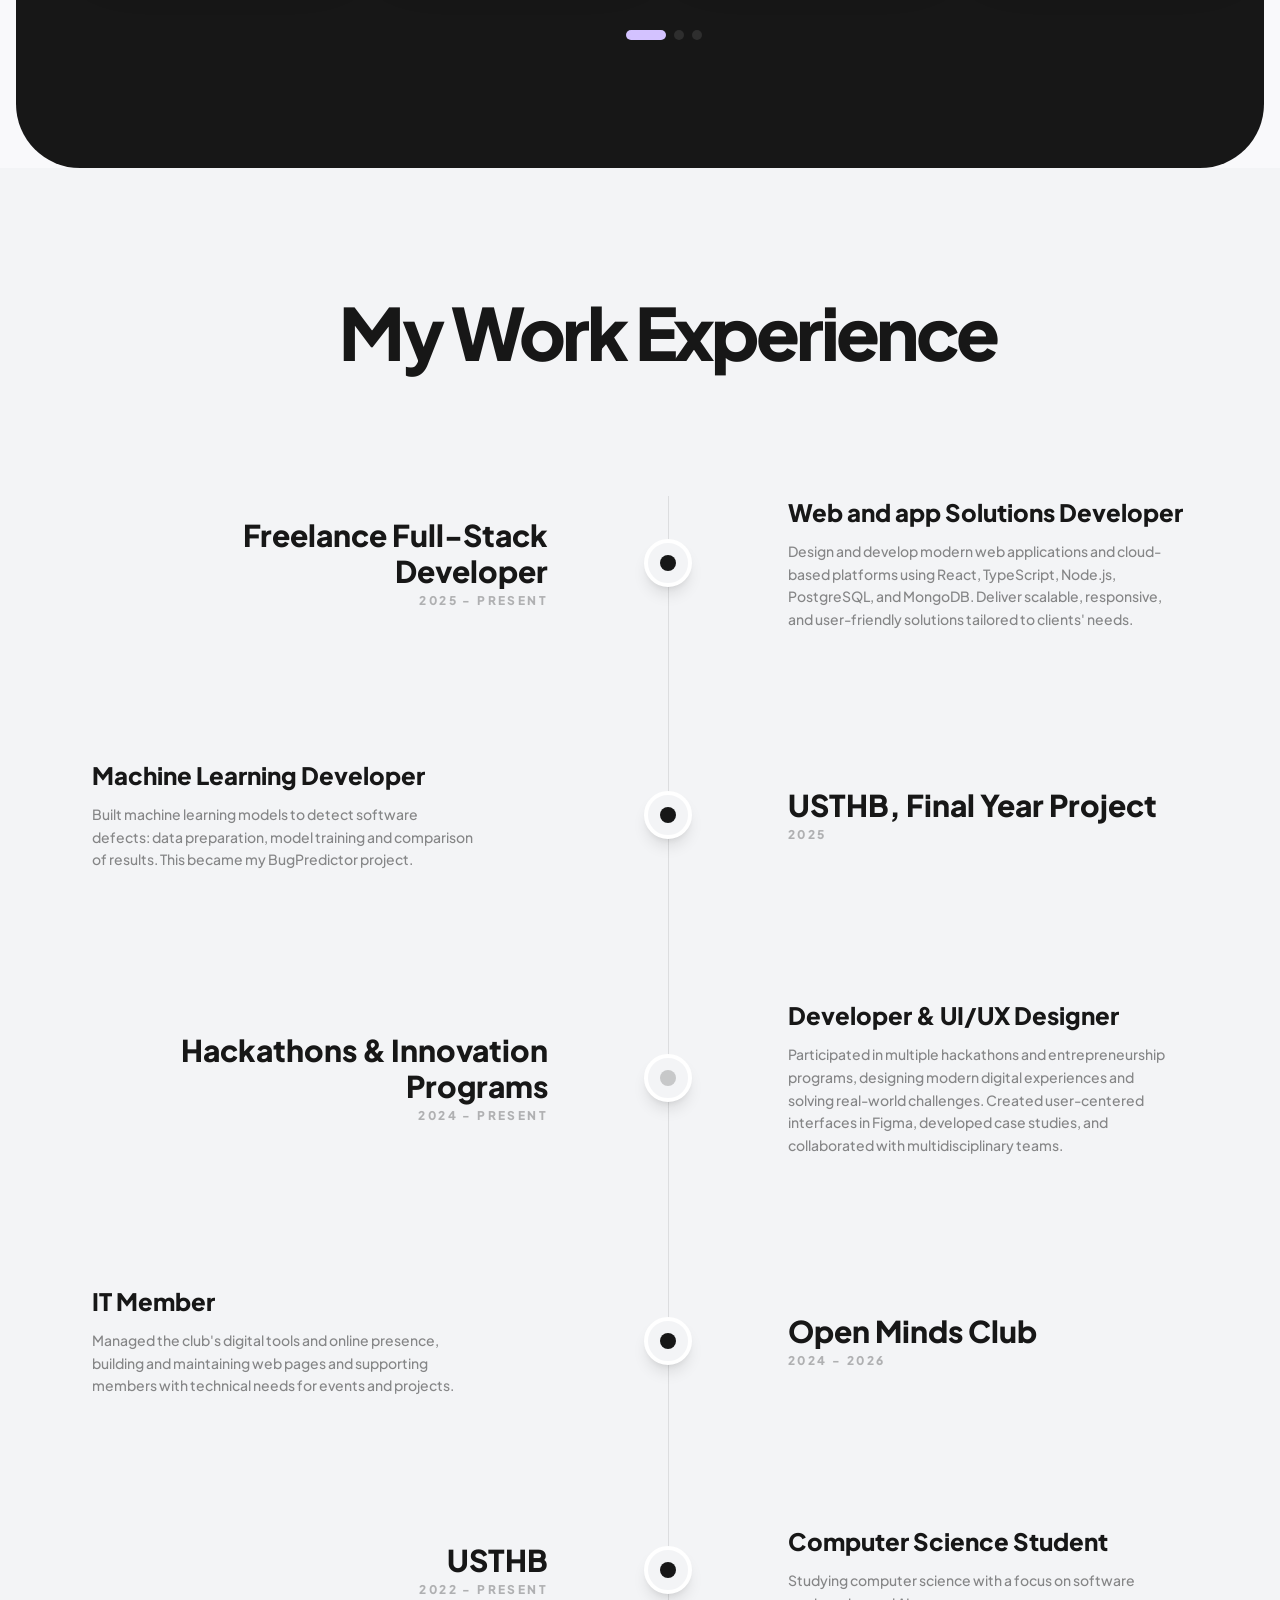
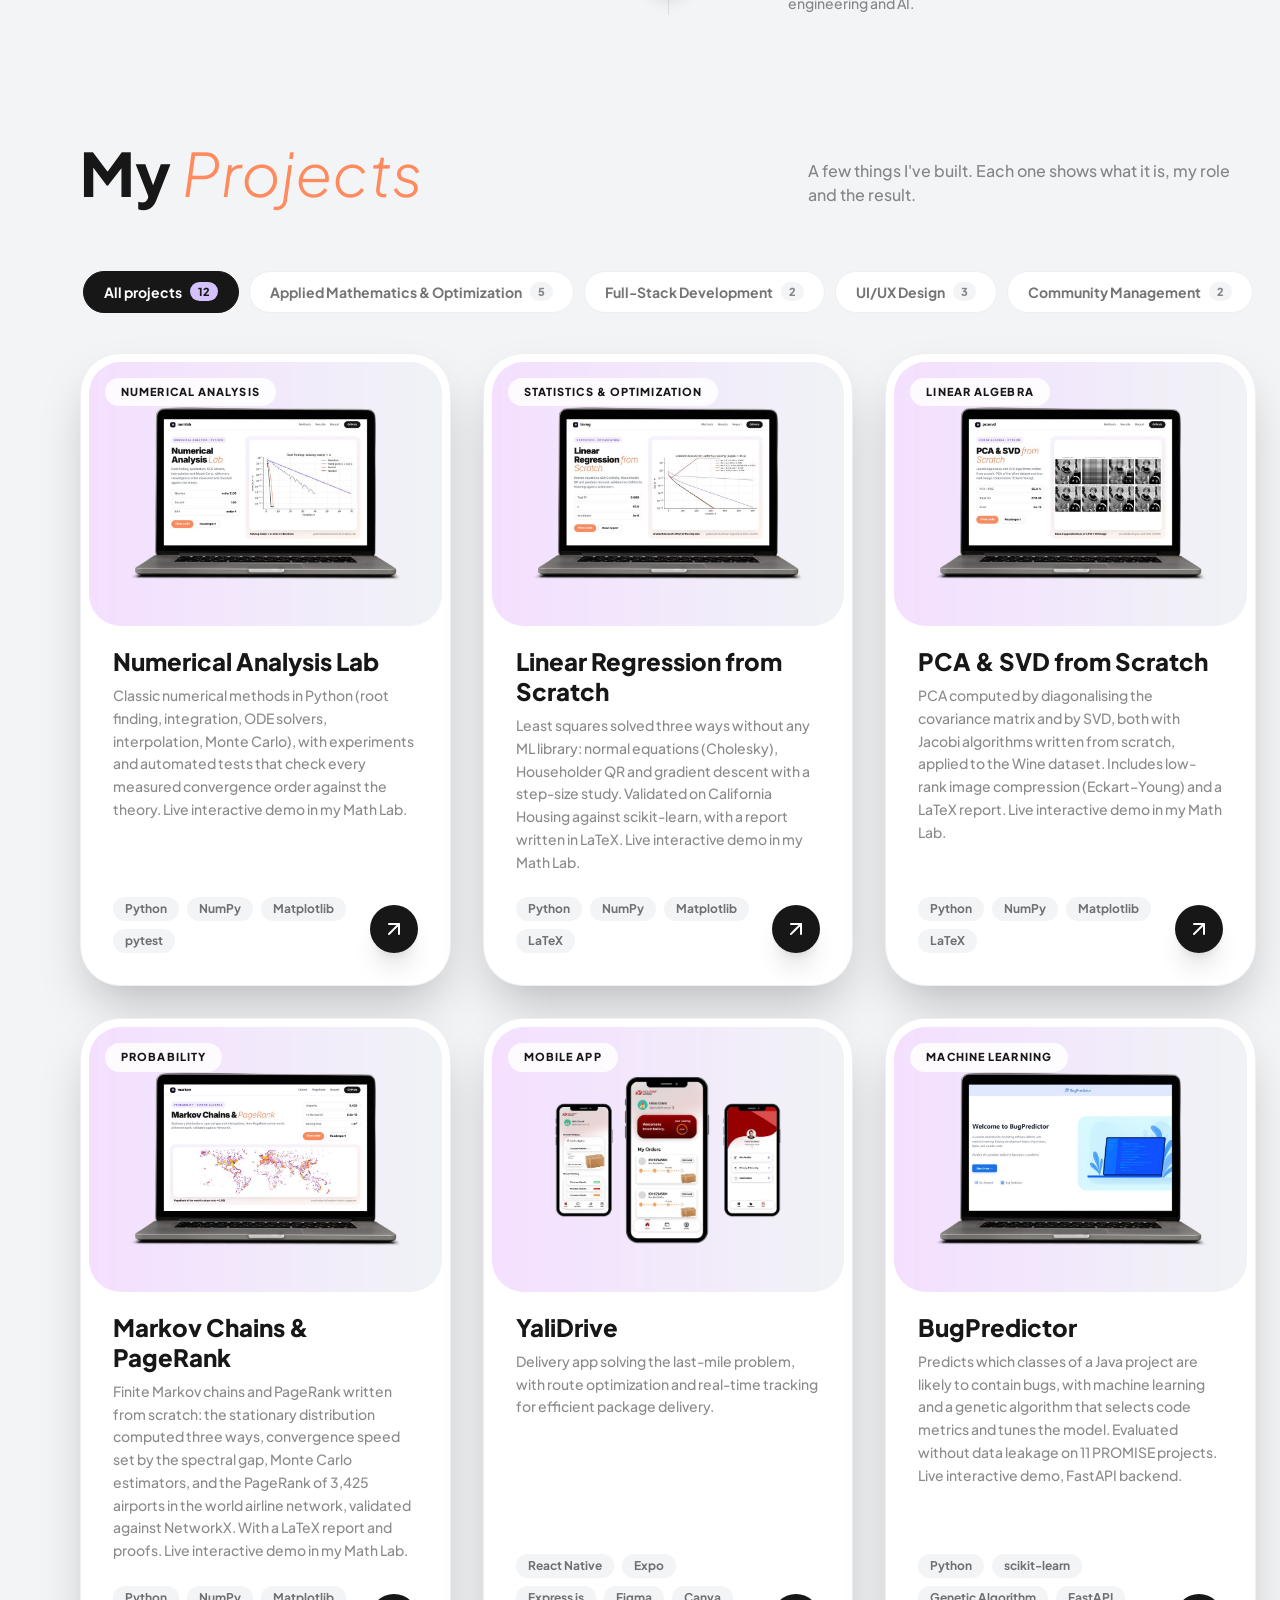
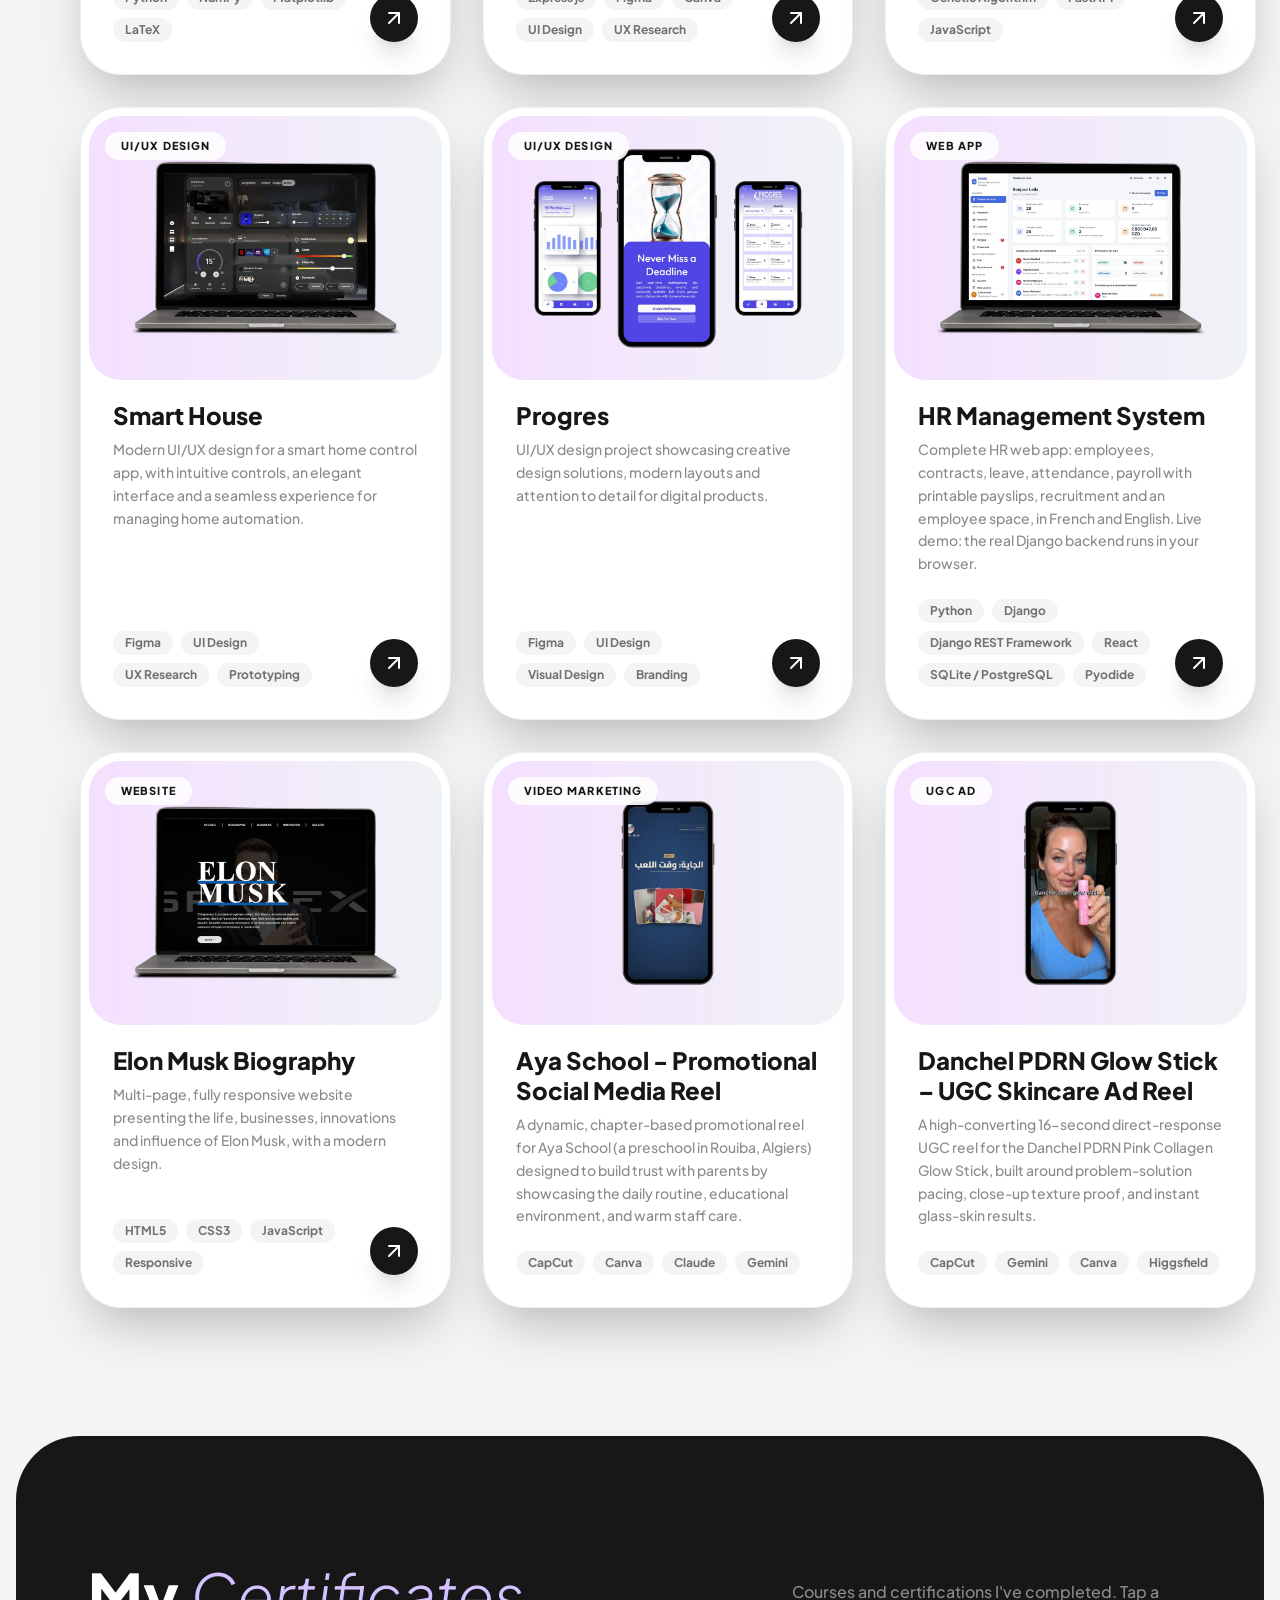
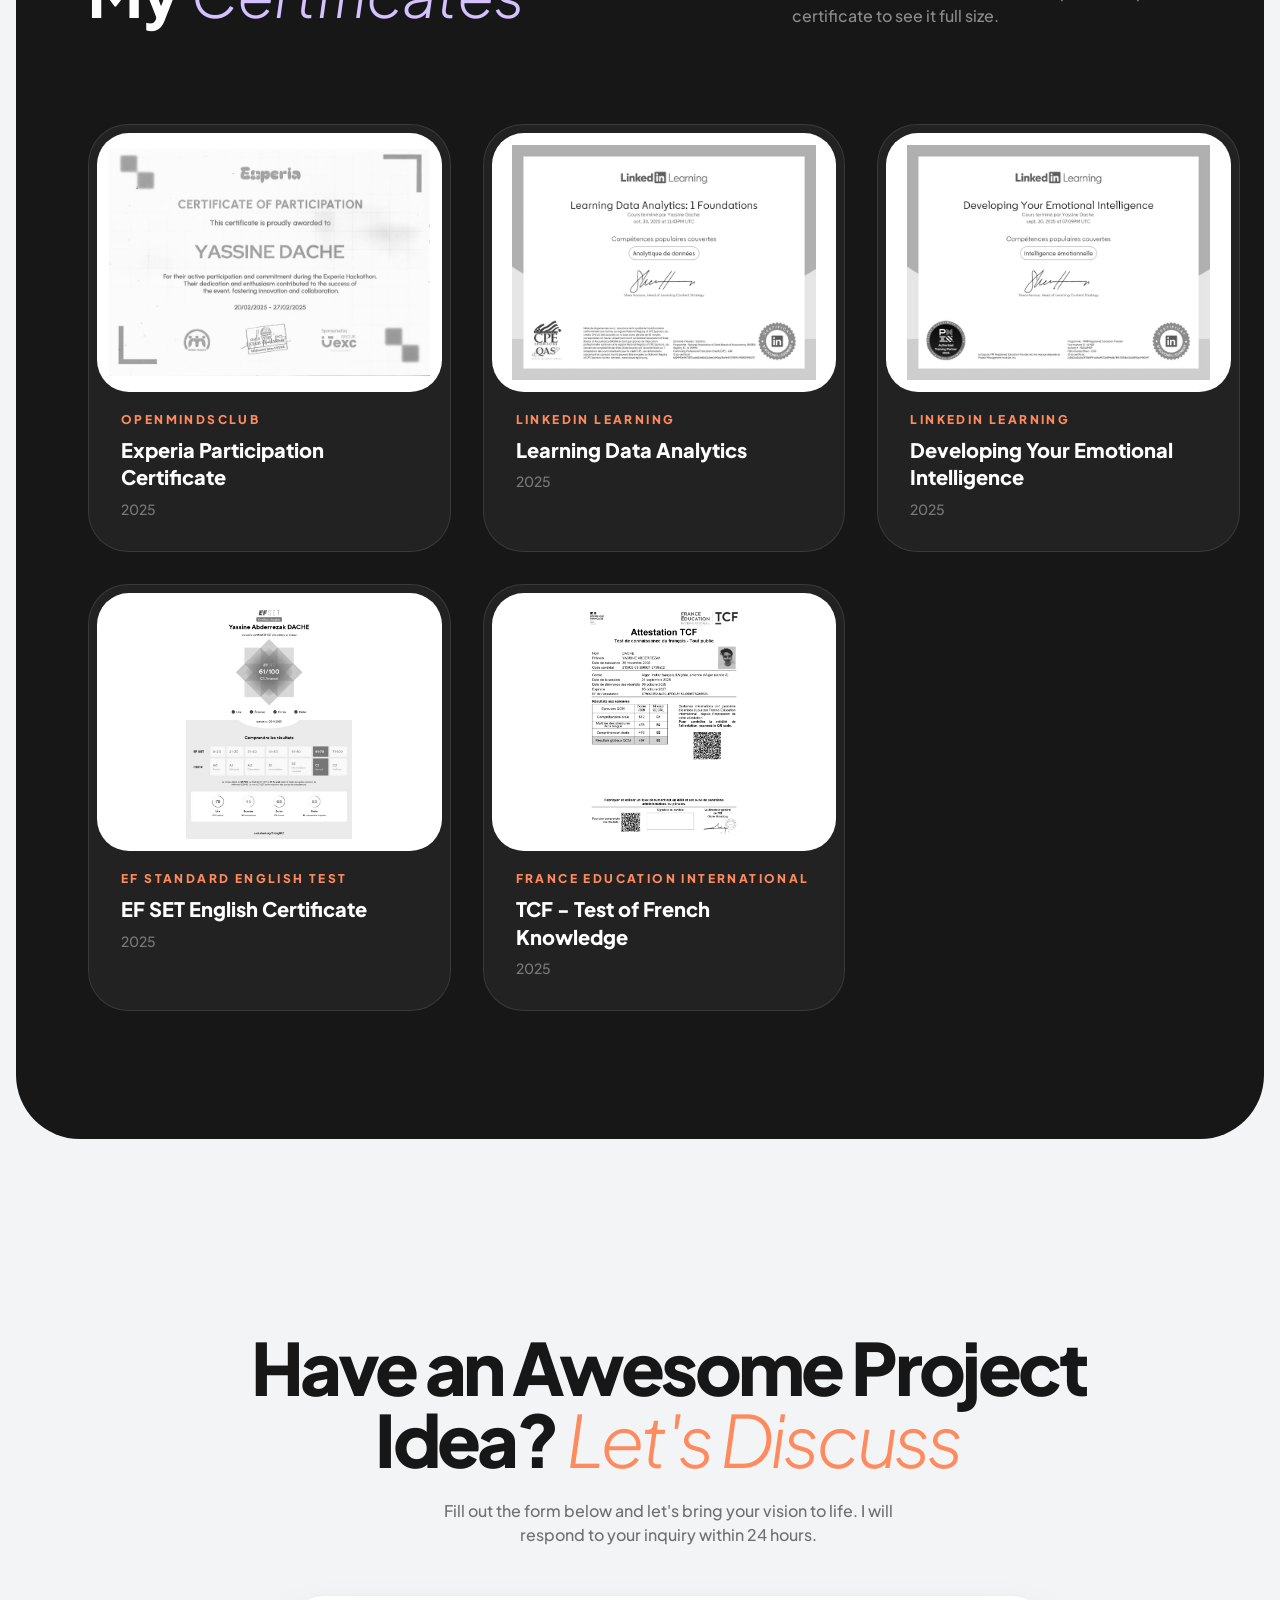
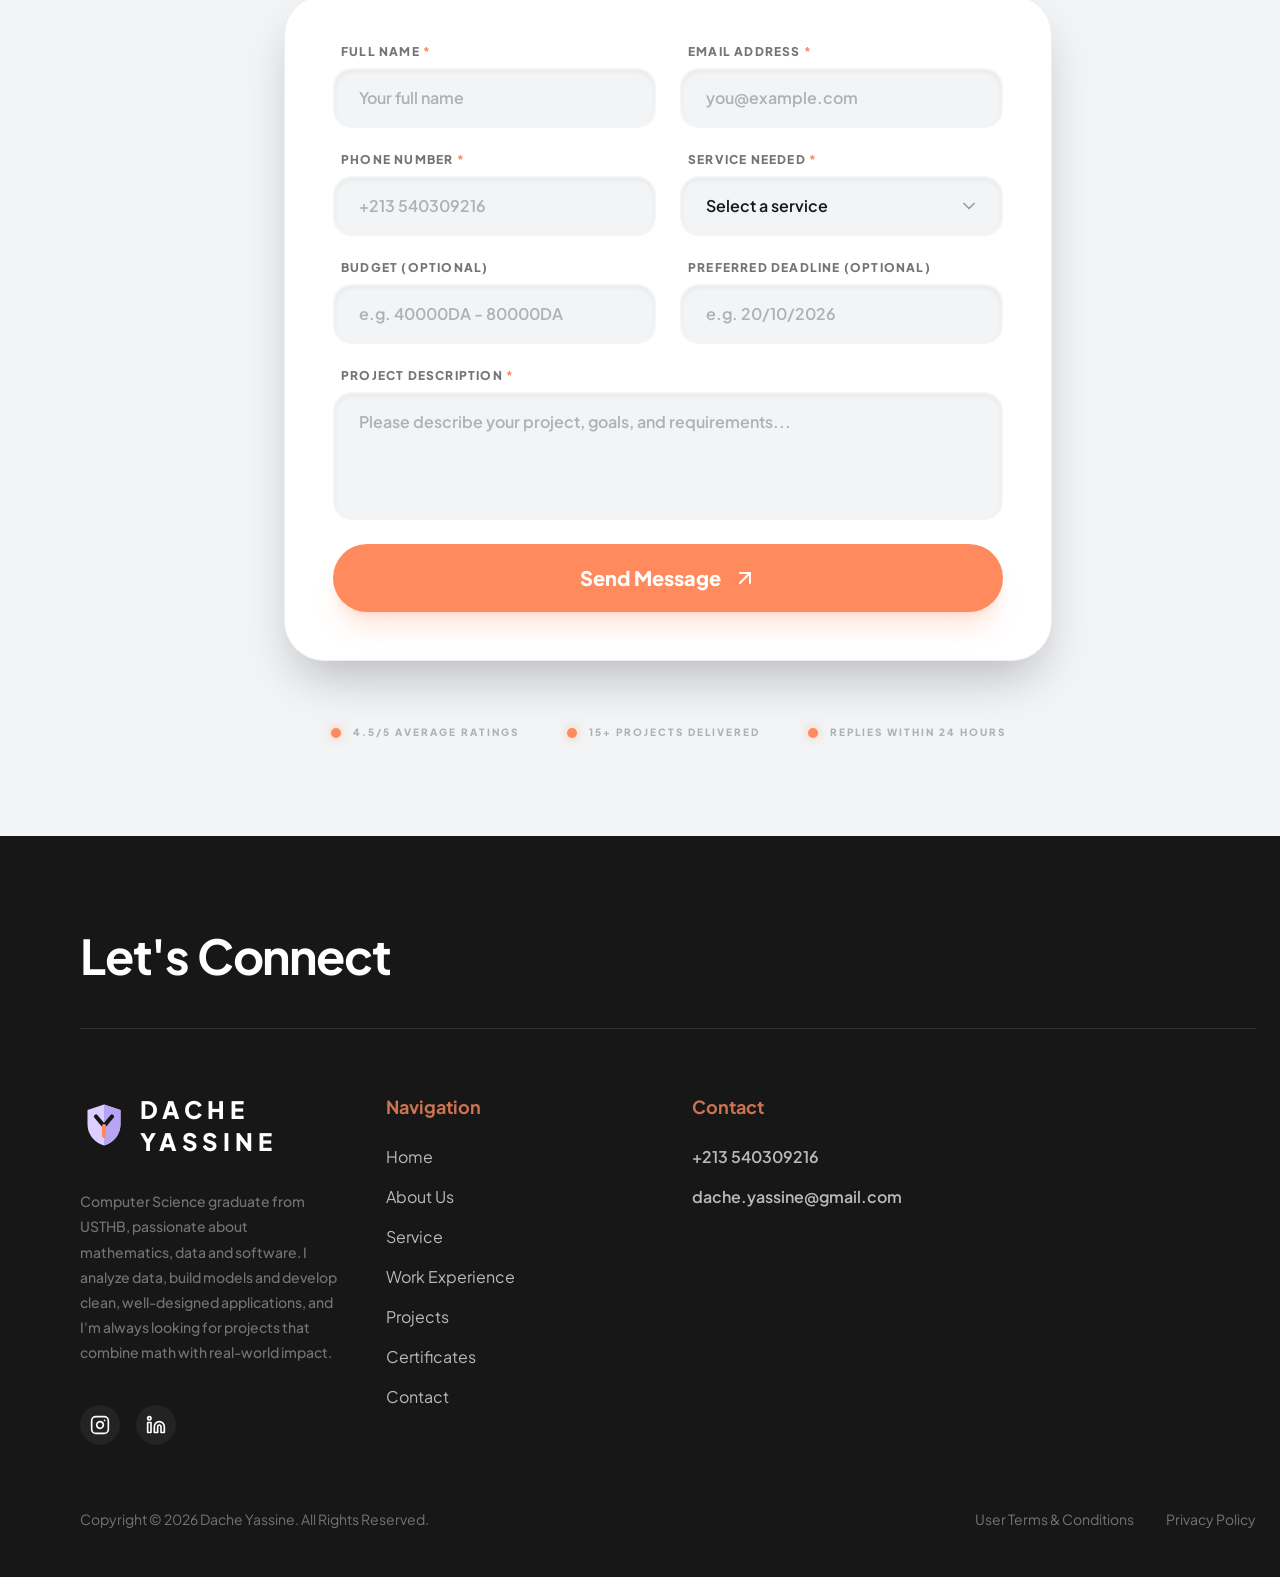
==== commit 6f17440f: "Update portfolio from admin" ====
--- a/index.html
+++ b/index.html
@@ -149,7 +149,7 @@
 </head>
 <body>
 <div id="root"></div>
-<script id="site-data" type="application/json">{"profile":{"firstName":"Yassine","fullName":"Dache Yassine","role":"Full-Stack Developer","specialty":"UI/UX Designer","photo":"/uploads/photo-c69c1b4f.webp","testimonial":"\"Yassine's clean and creative development work brought our vision to life. Truly impressive and highly recommended.\"","years":"3 Years","servicesIntro":"I analyze data and build mathematical models, design clear and intuitive interfaces, develop full-stack applications, and create the videos, posts and stories that grow your community on social media.","projectsIntro":"A few things I've built. Each one shows what it is, my role and the result.","certificatesIntro":"Courses and certifications I've completed. Tap a certificate to see it full size.","bio":"Computer Science graduate from USTHB, passionate about mathematics, data and software. I analyze data, build models and develop clean, well-designed applications, and I'm always looking for projects that combine math with real-world impact.","email":"dache.yassine@gmail.com","phone":"+213 540309216","location":"Your city, Country","links":{"github":"https://github.com/yassinedache","linkedin":"https://www.linkedin.com/in/yassine-dache/","instagram":"https://www.instagram.com/"},"highlights":["4.5/5 Average Ratings","15+ Projects Delivered","Replies Within 24 Hours"],"website":"","roleFr":"Développeur Full-Stack","specialtyFr":"Designer UI/UX","yearsFr":"3 ans","testimonialFr":"« Le travail de développement propre et créatif de Yassine a donné vie à notre vision. Vraiment impressionnant, je le recommande vivement. »","servicesIntroFr":"J'analyse des données et construis des modèles mathématiques, je conçois des interfaces claires et intuitives, je développe des applications full-stack, et je crée les vidéos, posts et stories qui font grandir votre communauté sur les réseaux sociaux.","projectsIntroFr":"Quelques projets que j'ai réalisés. Chacun montre ce qu'il est, mon rôle et le résultat.","certificatesIntroFr":"Les formations et certifications que j'ai obtenues. Cliquez sur un certificat pour le voir en grand.","bioFr":"Diplômé en informatique de l'USTHB, passionné de mathématiques, de données et de logiciels. J'analyse des données, construis des modèles et développe des applications propres et soignées, et je cherche toujours des projets qui allient les mathématiques à un impact concret.","highlightsFr":["Note moyenne de 4,5/5","15+ projets livrés","Réponse sous 24 heures"]},"services":[{"id":"s1","title":"Applied Mathematics & Optimization","description":"Turning data into insight with statistics, mathematical modeling and machine learning, from cleaning data and testing models to optimizing them with algorithms like genetic algorithms.","image":"","art":"growth","titleFr":"Mathématiques appliquées & optimisation","descriptionFr":"Transformer les données en informations utiles grâce aux statistiques, à la modélisation mathématique et au machine learning : du nettoyage des données et du test des modèles jusqu'à leur optimisation avec des algorithmes comme les algorithmes génétiques."},{"id":"s3","title":"Full-Stack Development","description":"End-to-end development of complex web applications.","image":"","art":"code","titleFr":"Développement Full-Stack","descriptionFr":"Développement de bout en bout d'applications web complexes."},{"id":"s2","title":"UI/UX Design","description":"User-centric designs that are both beautiful and functional.","image":"","art":"design","titleFr":"Design UI/UX","descriptionFr":"Des interfaces centrées sur l'utilisateur, à la fois belles et fonctionnelles."},{"id":"s4","title":"Community Management","description":"I manage your social media from start to finish: editing short videos and reels, designing posts and stories, and publishing them on a consistent schedule on Instagram, TikTok and Facebook to grow and engage your community.","image":"","art":"social","titleFr":"Community Management","descriptionFr":"Je gère vos réseaux sociaux de A à Z : montage de vidéos courtes et de reels, création de posts et de stories, et publication régulière sur Instagram, TikTok et Facebook pour faire grandir et engager votre communauté."}],"projects":[{"id":"imathnumlab01","image":"/uploads/project-mv4htyfc0stn.jpg","title":"Numerical Analysis Lab","category":"Numerical Analysis","serviceId":"s1","description":"Classic numerical methods in Python (root finding, integration, ODE solvers, interpolation, Monte Carlo), with experiments and automated tests that check every measured convergence order against the theory. Live interactive demo in my Math Lab.","tags":"Python, NumPy, Matplotlib, pytest","link":"https://yassine-portfolio-virid.vercel.app/lab/numerical-analysis/","github":"https://github.com/yassinedache/numerical-analysis-lab","videoLink":"","titleFr":"Laboratoire d'analyse numérique","categoryFr":"Analyse numérique","descriptionFr":"Méthodes numériques classiques en Python (équations non linéaires, intégration, équations différentielles, interpolation, Monte Carlo), avec des expériences et des tests automatisés qui comparent chaque ordre de convergence mesuré à la théorie. Démo interactive en ligne dans mon Math Lab."},{"id":"imathlinreg01","image":"/uploads/project-mv4htz4hr6cz.jpg","title":"Linear Regression from Scratch","category":"Statistics & Optimization","serviceId":"s1","description":"Least squares solved three ways without any ML library: normal equations (Cholesky), Householder QR and gradient descent with a step-size study. Validated on California Housing against scikit-learn, with a report written in LaTeX. Live interactive demo in my Math Lab.","tags":"Python, NumPy, Matplotlib, LaTeX","link":"https://yassine-portfolio-virid.vercel.app/lab/linear-regression/","github":"https://github.com/yassinedache/linear-regression-from-scratch","videoLink":"","titleFr":"Régression linéaire et descente de gradient","categoryFr":"Statistiques & optimisation","descriptionFr":"Moindres carrés résolus de trois façons sans bibliothèque de ML : équations normales (Cholesky), décomposition QR de Householder et descente de gradient avec étude du pas. Validé sur California Housing face à scikit-learn, avec un rapport rédigé en LaTeX. Démo interactive en ligne dans mon Math Lab."},{"id":"imathpcasvd01","image":"/uploads/project-mv4htzpcg7wc.jpg","title":"PCA & SVD from Scratch","category":"Linear Algebra","serviceId":"s1","description":"PCA computed by diagonalising the covariance matrix and by SVD, both with Jacobi algorithms written from scratch, applied to the Wine dataset. Includes low-rank image compression (Eckart–Young) and a LaTeX report. Live interactive demo in my Math Lab.","tags":"Python, NumPy, Matplotlib, LaTeX","link":"https://yassine-portfolio-virid.vercel.app/lab/pca-svd/","github":"https://github.com/yassinedache/pca-svd-from-scratch","videoLink":"","titleFr":"ACP et décomposition en valeurs singulières","categoryFr":"Algèbre linéaire","descriptionFr":"ACP par diagonalisation de la matrice de covariance puis par SVD, avec des algorithmes de Jacobi écrits de zéro, appliquée au jeu de données Wine. Inclut la compression d'images par approximation de rang faible (Eckart–Young) et un rapport en LaTeX. Démo interactive en ligne dans mon Math Lab."},{"id":"imathmarkov01","image":"/uploads/project-markov-chains-pagerank.jpg","title":"Markov Chains & PageRank","category":"Probability","serviceId":"s1","description":"Finite Markov chains and PageRank written from scratch: the stationary distribution computed three ways, convergence speed set by the spectral gap, Monte Carlo estimators, and the PageRank of 3,425 airports in the world airline network, validated against NetworkX. With a LaTeX report and proofs. Live interactive demo in my Math Lab.","tags":"Python, NumPy, Matplotlib, LaTeX","link":"https://yassine-portfolio-virid.vercel.app/lab/markov-pagerank/","github":"https://github.com/yassinedache/markov-chains-pagerank","videoLink":"","titleFr":"Chaînes de Markov et PageRank","categoryFr":"Probabilités","descriptionFr":"Chaînes de Markov finies et PageRank programmés de zéro : loi stationnaire calculée de trois façons, vitesse de convergence liée au trou spectral, estimateurs de Monte-Carlo, et PageRank des 3 425 aéroports du réseau aérien mondial, validé face à NetworkX. Avec un rapport LaTeX et ses démonstrations. Démo interactive en ligne dans mon Math Lab."},{"id":"imuvsdh5bwg0vv","image":"/uploads/project-muvsln8c34qz.jpg","title":"YaliDrive","category":"Mobile App","serviceId":"s2","description":"Delivery app solving the last-mile problem, with route optimization and real-time tracking for efficient package delivery.","tags":"React Native, Expo, Express js, Figma, Canva, UI Design, UX Research","link":"https://www.figma.com/design/tfWeMQWR41iqs8AcFnwToP/yalidine?node-id=0-1&t=HWnZJu0cCmLaELjC-1","github":"","videoLink":"","categoryFr":"Application mobile","descriptionFr":"Application de livraison qui résout le problème du dernier kilomètre, avec optimisation des itinéraires et suivi en temps réel pour livrer les colis efficacement."},{"id":"imutwun8ohqlc4","image":"/uploads/project-7a302d3d.jpg","title":"BugPredictor","category":"Machine Learning","description":"Predicts which classes of a Java project are likely to contain bugs, with machine learning and a genetic algorithm that selects code metrics and tunes the model. Evaluated without data leakage on 11 PROMISE projects. Live interactive demo, FastAPI backend.","tags":"Python, scikit-learn, Genetic Algorithm, FastAPI, JavaScript","link":"https://yassine-portfolio-virid.vercel.app/demos/bugpredictor/","serviceId":"s1","github":"https://github.com/yassinedache/bugpredictor","videoLink":"","categoryFr":"Machine Learning","descriptionFr":"Prédit quelles classes d'un projet Java risquent de contenir des bugs, grâce au machine learning et à un algorithme génétique qui choisit les métriques de code et règle le modèle. Évalué sans fuite de données sur 11 projets PROMISE. Démo interactive en ligne, backend FastAPI."},{"id":"imuvs9kljk0qnz","image":"/uploads/project-muvslo13kovj.jpg","title":"Smart House","category":"UI/UX Design","serviceId":"s2","description":"Modern UI/UX design for a smart home control app, with intuitive controls, an elegant interface and a seamless experience for managing home automation.","tags":"Figma, UI Design, UX Research, Prototyping","link":"https://www.figma.com/design/uA8RZfgtoHnKFH3CcvBMWk/Smart-House?node-id=0-1&t=pRNb6z2f2gA1BM29-1","github":"","videoLink":"","categoryFr":"Design UI/UX","descriptionFr":"Design UI/UX moderne pour une application de maison connectée, avec des commandes intuitives, une interface élégante et une expérience fluide pour gérer la domotique."},{"id":"imuvsbnup5ka9c","image":"/uploads/project-muvslonvyj8d.jpg","title":"Progres","category":"UI/UX Design","serviceId":"s2","description":"UI/UX design project showcasing creative design solutions, modern layouts and attention to detail for digital products.","tags":"Figma, UI Design, Visual Design, Branding","link":"https://www.figma.com/design/4H8ZwuXtvbB2yFFSYeHz72/dzigners?node-id=0-1&t=Lt7j8Fo257eaebpL-1","github":"","videoLink":"","categoryFr":"Design UI/UX","descriptionFr":"Projet de design UI/UX qui présente des solutions créatives, des mises en page modernes et un grand souci du détail pour des produits numériques."},{"id":"imuvs0d7pa20se","image":"/uploads/project-hrms.jpg","title":"HR Management System","category":"Web App","serviceId":"s3","description":"Complete HR web app: employees, contracts, leave, attendance, payroll with printable payslips, recruitment and an employee space, in French and English. Live demo: the real Django backend runs in your browser.","tags":"Python, Django, Django REST Framework, React, SQLite / PostgreSQL, Pyodide","link":"https://yassine-portfolio-virid.vercel.app/demos/hrms/","github":"https://github.com/yassinedache/Information-System-for-Human-Resources-Management-HRMS","videoLink":"","titleFr":"Système de gestion RH","categoryFr":"Application web","descriptionFr":"Application RH complète : employés, contrats, congés, présences, paie avec bulletins imprimables, recrutement et espace employé, en français et en anglais. Démo en ligne : le vrai backend Django tourne dans votre navigateur."},{"id":"imuvrw4co4q8o4","image":"/uploads/project-muvslpxc72e0.jpg","title":"Elon Musk Biography","category":"Website","serviceId":"s3","description":"Multi-page, fully responsive website presenting the life, businesses, innovations and influence of Elon Musk, with a modern design.","tags":"HTML5, CSS3, JavaScript, Responsive","link":"https://github.com/yassinedache/Elon-Musk-biographie","github":"https://github.com/yassinedache/Elon-Musk-biographie","videoLink":"","titleFr":"Biographie d'Elon Musk","categoryFr":"Site web","descriptionFr":"Site web multipage entièrement responsive qui présente la vie, les entreprises, les innovations et l'influence d'Elon Musk, avec un design moderne."},{"id":"imv8jb4jliht0q","title":"Aya School - Promotional Social Media Reel","category":"Video Marketing","serviceId":"s4","description":"A dynamic, chapter-based promotional reel for Aya School (a preschool in Rouiba, Algiers) designed to build trust with parents by showcasing the daily routine, educational environment, and warm staff care.","tags":"CapCut, Canva, Claude, Gemini","link":"","github":"","videoLink":"","titleFr":"Aya School - Réel Promotionnel pour les Réseaux Sociaux","categoryFr":"Marketing Vidéo","descriptionFr":"Une vidéo promotionnelle dynamique et chapitrée pour Aya School (école maternelle à Rouïba, Alger), conçue pour instaurer la confiance chez les parents en montrant la routine quotidienne, l'environnement éducatif et la bienveillance du personnel.","image":"/uploads/project-mv8mfs2t0116.jpg","video":"/uploads/video-mv8otm4ms6fx.mp4"},{"id":"imv8pjuqejsfrk","video":"/uploads/video-mv8pqdlx9pse.mp4","image":"/uploads/project-mv8ppyj90w32.jpg","title":"Danchel PDRN Glow Stick – UGC Skincare Ad Reel","category":"UGC Ad","serviceId":"s4","description":"A high-converting 16-second direct-response UGC reel for the Danchel PDRN Pink Collagen Glow Stick, built around problem-solution pacing, close-up texture proof, and instant glass-skin results.","tags":"CapCut, Gemini, Canva, Higgsfield","link":"","github":"","videoLink":"","titleFr":"Danchel PDRN Glow Stick – Réel Publicitaire UGC Skincare","categoryFr":"Publicité UGC","descriptionFr":"Une vidéo UGC courte de 16 secondes axée sur la conversion pour le stick Danchel PDRN Collagen, structurée autour d'une accroche dynamique, de preuves visuelles de texture et d'un effet \"glass-skin\" instantané."}],"experience":[{"id":"e1","company":"Freelance Full-Stack Developer","date":"2025 - Present","role":"Web and app Solutions Developer","text":"Design and develop modern web applications and cloud-based platforms using React, TypeScript, Node.js, PostgreSQL, and MongoDB. Deliver scalable, responsive, and user-friendly solutions tailored to clients' needs.","dot":"dark","companyFr":"Développeur Full-Stack freelance","dateFr":"2025 - Aujourd'hui","roleFr":"Développeur de solutions web et mobiles","textFr":"Je conçois et développe des applications web modernes et des plateformes cloud avec React, TypeScript, Node.js, PostgreSQL et MongoDB. Je livre des solutions évolutives, responsives et faciles à utiliser, adaptées aux besoins de chaque client."},{"id":"e4","company":"USTHB, Final Year Project","date":"2025","role":"Machine Learning Developer","text":"Built machine learning models to detect software defects: data preparation, model training and comparison of results. This became my BugPredictor project.","dot":"dark","companyFr":"USTHB, projet de fin d'études","roleFr":"Développeur Machine Learning","textFr":"Développement de modèles de machine learning pour détecter les défauts logiciels : préparation des données, entraînement des modèles et comparaison des résultats. Ce travail est devenu mon projet BugPredictor."},{"id":"e2","company":"Hackathons & Innovation Programs","date":"2024 - Present","role":"Developer & UI/UX Designer","text":"Participated in multiple hackathons and entrepreneurship programs, designing modern digital experiences and solving real-world challenges. Created user-centered interfaces in Figma, developed case studies, and collaborated with multidisciplinary teams.","dot":"","companyFr":"Hackathons et programmes d'innovation","dateFr":"2024 - Aujourd'hui","roleFr":"Développeur et designer UI/UX","textFr":"Participation à plusieurs hackathons et programmes d'entrepreneuriat : conception d'expériences numériques modernes et résolution de problèmes concrets. Création d'interfaces centrées sur l'utilisateur dans Figma, rédaction d'études de cas et travail avec des équipes pluridisciplinaires."},{"id":"e3","company":"Open Minds Club","date":"2024 - 2026","role":"IT Member","text":"Managed the club's digital tools and online presence, building and maintaining web pages and supporting members with technical needs for events and projects.","dot":"dark","roleFr":"Membre IT","textFr":"Gestion des outils numériques et de la présence en ligne du club, création et maintenance de pages web, et aide technique aux membres pour les événements et les projets."},{"id":"imuvtlc38oqz4t","company":"USTHB","role":"Computer Science Student","date":"2022 - Present","text":"Studying computer science with a focus on software engineering and AI.","dot":"dark","roleFr":"Étudiant en informatique","dateFr":"2022 - Aujourd'hui","textFr":"Études en informatique, avec un accent sur le génie logiciel et l'intelligence artificielle."}],"certificates":[{"id":"imuu6er1v8wci3","image":"/uploads/certificate-muu6itum3v6g.jpg","title":"Experia Participation Certificate","issuer":"OpenMindsClub","date":"2025","link":"","titleFr":"Certificat de participation Experia"},{"id":"imuu655yyjqq18","image":"/uploads/certificate-muu6iuo91ov0.jpg","title":"Learning Data Analytics","issuer":"LinkedIn Learning","date":"2025","link":""},{"id":"imuu673h17wgf3","image":"/uploads/certificate-muu6iveq6svo.jpg","title":"Developing Your Emotional Intelligence","issuer":"LinkedIn Learning","date":"2025","link":""},{"id":"imuu67wk1tyak6","image":"/uploads/certificate-muu6iw0bcexj.jpg","title":"EF SET English Certificate","issuer":"EF Standard English Test","date":"2025","link":"","titleFr":"Certificat d'anglais EF SET"},{"id":"imuu6arzf3qxyc","image":"/uploads/certificate-muu6iwm0cxox.jpg","title":"TCF - Test of French Knowledge","issuer":"France Education International","date":"2025","link":"","titleFr":"TCF - Test de connaissance du français"}]}</script>
+<script id="site-data" type="application/json">{"profile":{"firstName":"Yassine","fullName":"Dache Yassine","role":"Full-Stack Developer","specialty":"UI/UX Designer","photo":"/uploads/photo-c69c1b4f.webp","testimonial":"\"Yassine's clean and creative development work brought our vision to life. Truly impressive and highly recommended.\"","years":"3 Years","servicesIntro":"I analyze data and build mathematical models, design clear and intuitive interfaces, develop full-stack applications, and create the videos, posts and stories that grow your community on social media.","projectsIntro":"A few things I've built. Each one shows what it is, my role and the result.","certificatesIntro":"Courses and certifications I've completed. Tap a certificate to see it full size.","bio":"Computer Science graduate from USTHB, passionate about mathematics, data and software. I analyze data, build models and develop clean, well-designed applications, and I'm always looking for projects that combine math with real-world impact.","email":"dache.yassine@gmail.com","phone":"+213 540309216","location":"Your city, Country","links":{"github":"https://github.com/yassinedache","linkedin":"https://www.linkedin.com/in/yassine-dache/","instagram":"https://www.instagram.com/"},"highlights":["4.5/5 Average Ratings","15+ Projects Delivered","Replies Within 24 Hours"],"website":"","roleFr":"Développeur Full-Stack","specialtyFr":"Designer UI/UX","yearsFr":"3 ans","testimonialFr":"« Le travail de développement propre et créatif de Yassine a donné vie à notre vision. Vraiment impressionnant, je le recommande vivement. »","servicesIntroFr":"J'analyse des données et construis des modèles mathématiques, je conçois des interfaces claires et intuitives, je développe des applications full-stack, et je crée les vidéos, posts et stories qui font grandir votre communauté sur les réseaux sociaux.","projectsIntroFr":"Quelques projets que j'ai réalisés. Chacun montre ce qu'il est, mon rôle et le résultat.","certificatesIntroFr":"Les formations et certifications que j'ai obtenues. Cliquez sur un certificat pour le voir en grand.","bioFr":"Diplômé en informatique de l'USTHB, passionné de mathématiques, de données et de logiciels. J'analyse des données, construis des modèles et développe des applications propres et soignées, et je cherche toujours des projets qui allient les mathématiques à un impact concret.","highlightsFr":["Note moyenne de 4,5/5","15+ projets livrés","Réponse sous 24 heures"]},"services":[{"id":"s1","title":"Applied Mathematics & Optimization","description":"Turning data into insight with statistics, mathematical modeling and machine learning, from cleaning data and testing models to optimizing them with algorithms like genetic algorithms.","image":"","art":"growth","titleFr":"Mathématiques appliquées & optimisation","descriptionFr":"Transformer les données en informations utiles grâce aux statistiques, à la modélisation mathématique et au machine learning : du nettoyage des données et du test des modèles jusqu'à leur optimisation avec des algorithmes comme les algorithmes génétiques."},{"id":"s3","title":"Full-Stack Development","description":"End-to-end development of complex web applications.","image":"","art":"code","titleFr":"Développement Full-Stack","descriptionFr":"Développement de bout en bout d'applications web complexes."},{"id":"s2","title":"UI/UX Design","description":"User-centric designs that are both beautiful and functional.","image":"","art":"design","titleFr":"Design UI/UX","descriptionFr":"Des interfaces centrées sur l'utilisateur, à la fois belles et fonctionnelles."},{"id":"s4","title":"Community Management","description":"I manage your social media from start to finish: editing short videos and reels, designing posts and stories, and publishing them on a consistent schedule on Instagram, TikTok and Facebook to grow and engage your community.","image":"","art":"social","titleFr":"Community Management","descriptionFr":"Je gère vos réseaux sociaux de A à Z : montage de vidéos courtes et de reels, création de posts et de stories, et publication régulière sur Instagram, TikTok et Facebook pour faire grandir et engager votre communauté."}],"projects":[{"id":"imathnumlab01","image":"/uploads/project-mv4htyfc0stn.jpg","title":"Numerical Analysis Lab","category":"Numerical Analysis","serviceId":"s1","description":"Classic numerical methods in Python (root finding, integration, ODE solvers, interpolation, Monte Carlo), with experiments and automated tests that check every measured convergence order against the theory. Live interactive demo in my Math Lab.","tags":"Python, NumPy, Matplotlib, pytest","link":"https://yassine-portfolio-virid.vercel.app/lab/numerical-analysis/","github":"https://github.com/yassinedache/numerical-analysis-lab","videoLink":"","titleFr":"Laboratoire d'analyse numérique","categoryFr":"Analyse numérique","descriptionFr":"Méthodes numériques classiques en Python (équations non linéaires, intégration, équations différentielles, interpolation, Monte Carlo), avec des expériences et des tests automatisés qui comparent chaque ordre de convergence mesuré à la théorie. Démo interactive en ligne dans mon Math Lab."},{"id":"imathlinreg01","image":"/uploads/project-mv4htz4hr6cz.jpg","title":"Linear Regression from Scratch","category":"Statistics & Optimization","serviceId":"s1","description":"Least squares solved three ways without any ML library: normal equations (Cholesky), Householder QR and gradient descent with a step-size study. Validated on California Housing against scikit-learn, with a report written in LaTeX. Live interactive demo in my Math Lab.","tags":"Python, NumPy, Matplotlib, LaTeX","link":"https://yassine-portfolio-virid.vercel.app/lab/linear-regression/","github":"https://github.com/yassinedache/linear-regression-from-scratch","videoLink":"","titleFr":"Régression linéaire et descente de gradient","categoryFr":"Statistiques & optimisation","descriptionFr":"Moindres carrés résolus de trois façons sans bibliothèque de ML : équations normales (Cholesky), décomposition QR de Householder et descente de gradient avec étude du pas. Validé sur California Housing face à scikit-learn, avec un rapport rédigé en LaTeX. Démo interactive en ligne dans mon Math Lab."},{"id":"imathpcasvd01","image":"/uploads/project-mv4htzpcg7wc.jpg","title":"PCA & SVD from Scratch","category":"Linear Algebra","serviceId":"s1","description":"PCA computed by diagonalising the covariance matrix and by SVD, both with Jacobi algorithms written from scratch, applied to the Wine dataset. Includes low-rank image compression (Eckart–Young) and a LaTeX report. Live interactive demo in my Math Lab.","tags":"Python, NumPy, Matplotlib, LaTeX","link":"https://yassine-portfolio-virid.vercel.app/lab/pca-svd/","github":"https://github.com/yassinedache/pca-svd-from-scratch","videoLink":"","titleFr":"ACP et décomposition en valeurs singulières","categoryFr":"Algèbre linéaire","descriptionFr":"ACP par diagonalisation de la matrice de covariance puis par SVD, avec des algorithmes de Jacobi écrits de zéro, appliquée au jeu de données Wine. Inclut la compression d'images par approximation de rang faible (Eckart–Young) et un rapport en LaTeX. Démo interactive en ligne dans mon Math Lab."},{"id":"imathmarkov01","image":"/uploads/project-markov-chains-pagerank.jpg","title":"Markov Chains & PageRank","category":"Probability","serviceId":"s1","description":"Finite Markov chains and PageRank written from scratch: the stationary distribution computed three ways, convergence speed set by the spectral gap, Monte Carlo estimators, and the PageRank of 3,425 airports in the world airline network, validated against NetworkX. With a LaTeX report and proofs. Live interactive demo in my Math Lab.","tags":"Python, NumPy, Matplotlib, LaTeX","link":"https://yassine-portfolio-virid.vercel.app/lab/markov-pagerank/","github":"https://github.com/yassinedache/markov-chains-pagerank","videoLink":"","titleFr":"Chaînes de Markov et PageRank","categoryFr":"Probabilités","descriptionFr":"Chaînes de Markov finies et PageRank programmés de zéro : loi stationnaire calculée de trois façons, vitesse de convergence liée au trou spectral, estimateurs de Monte-Carlo, et PageRank des 3 425 aéroports du réseau aérien mondial, validé face à NetworkX. Avec un rapport LaTeX et ses démonstrations. Démo interactive en ligne dans mon Math Lab."},{"id":"imuvsdh5bwg0vv","image":"/uploads/project-muvsln8c34qz.jpg","title":"YaliDrive","category":"Mobile App","serviceId":"s2","description":"Delivery app solving the last-mile problem, with route optimization and real-time tracking for efficient package delivery.","tags":"React Native, Expo, Express js, Figma, Canva, UI Design, UX Research","link":"https://www.figma.com/design/tfWeMQWR41iqs8AcFnwToP/yalidine?node-id=0-1&t=HWnZJu0cCmLaELjC-1","github":"","videoLink":"","categoryFr":"Application mobile","descriptionFr":"Application de livraison qui résout le problème du dernier kilomètre, avec optimisation des itinéraires et suivi en temps réel pour livrer les colis efficacement."},{"id":"imutwun8ohqlc4","image":"/uploads/project-7a302d3d.jpg","title":"BugPredictor","category":"Machine Learning","description":"Predicts which classes of a Java project are likely to contain bugs, with machine learning and a genetic algorithm that selects code metrics and tunes the model. Evaluated without data leakage on 11 PROMISE projects. Live interactive demo, FastAPI backend.","tags":"Python, scikit-learn, Genetic Algorithm, FastAPI, JavaScript","link":"https://yassine-portfolio-virid.vercel.app/demos/bugpredictor/","serviceId":"s1","github":"https://github.com/yassinedache/bugpredictor","videoLink":"","categoryFr":"Machine Learning","descriptionFr":"Prédit quelles classes d'un projet Java risquent de contenir des bugs, grâce au machine learning et à un algorithme génétique qui choisit les métriques de code et règle le modèle. Évalué sans fuite de données sur 11 projets PROMISE. Démo interactive en ligne, backend FastAPI."},{"id":"imuvs9kljk0qnz","image":"/uploads/project-muvslo13kovj.jpg","title":"Smart House","category":"UI/UX Design","serviceId":"s2","description":"Modern UI/UX design for a smart home control app, with intuitive controls, an elegant interface and a seamless experience for managing home automation.","tags":"Figma, UI Design, UX Research, Prototyping","link":"https://www.figma.com/design/uA8RZfgtoHnKFH3CcvBMWk/Smart-House?node-id=0-1&t=pRNb6z2f2gA1BM29-1","github":"","videoLink":"","categoryFr":"Design UI/UX","descriptionFr":"Design UI/UX moderne pour une application de maison connectée, avec des commandes intuitives, une interface élégante et une expérience fluide pour gérer la domotique."},{"id":"imuvsbnup5ka9c","image":"/uploads/project-muvslonvyj8d.jpg","title":"Progres","category":"UI/UX Design","serviceId":"s2","description":"UI/UX design project showcasing creative design solutions, modern layouts and attention to detail for digital products.","tags":"Figma, UI Design, Visual Design, Branding","link":"https://www.figma.com/design/4H8ZwuXtvbB2yFFSYeHz72/dzigners?node-id=0-1&t=Lt7j8Fo257eaebpL-1","github":"","videoLink":"","categoryFr":"Design UI/UX","descriptionFr":"Projet de design UI/UX qui présente des solutions créatives, des mises en page modernes et un grand souci du détail pour des produits numériques."},{"id":"imuvs0d7pa20se","image":"/uploads/project-hrms.jpg","title":"HR Management System","category":"Web App","serviceId":"s3","description":"Complete HR web app: employees, contracts, leave, attendance, payroll with printable payslips, recruitment and an employee space, in French and English. Live demo: the real Django backend runs in your browser.","tags":"Python, Django, Django REST Framework, React, SQLite / PostgreSQL, Pyodide","link":"https://yassine-portfolio-virid.vercel.app/demos/hrms/","github":"https://github.com/yassinedache/Information-System-for-Human-Resources-Management-HRMS","videoLink":"","titleFr":"Système de gestion RH","categoryFr":"Application web","descriptionFr":"Application RH complète : employés, contrats, congés, présences, paie avec bulletins imprimables, recrutement et espace employé, en français et en anglais. Démo en ligne : le vrai backend Django tourne dans votre navigateur."},{"id":"imuvrw4co4q8o4","image":"/uploads/project-muvslpxc72e0.jpg","title":"Elon Musk Biography","category":"Website","serviceId":"s3","description":"Multi-page, fully responsive website presenting the life, businesses, innovations and influence of Elon Musk, with a modern design.","tags":"HTML5, CSS3, JavaScript, Responsive","link":"https://github.com/yassinedache/Elon-Musk-biographie","github":"https://github.com/yassinedache/Elon-Musk-biographie","videoLink":"","titleFr":"Biographie d'Elon Musk","categoryFr":"Site web","descriptionFr":"Site web multipage entièrement responsive qui présente la vie, les entreprises, les innovations et l'influence d'Elon Musk, avec un design moderne."},{"id":"imv8jb4jliht0q","title":"Aya School - Promotional Social Media Reel","category":"Video Marketing","serviceId":"s4","description":"A dynamic, chapter-based promotional reel for Aya School (a preschool in Rouiba, Algiers) designed to build trust with parents by showcasing the daily routine, educational environment, and warm staff care.","tags":"CapCut, Canva, Claude, Gemini","link":"","github":"","videoLink":"","titleFr":"Aya School - Réel Promotionnel pour les Réseaux Sociaux","categoryFr":"Marketing Vidéo","descriptionFr":"Une vidéo promotionnelle dynamique et chapitrée pour Aya School (école maternelle à Rouïba, Alger), conçue pour instaurer la confiance chez les parents en montrant la routine quotidienne, l'environnement éducatif et la bienveillance du personnel.","image":"/uploads/project-mv8q2tghyzki.jpg","video":"/uploads/video-mv8otm4ms6fx.mp4"},{"id":"imv8pjuqejsfrk","video":"/uploads/video-mv8pqdlx9pse.mp4","image":"/uploads/project-mv8ppyj90w32.jpg","title":"Danchel PDRN Glow Stick – UGC Skincare Ad Reel","category":"UGC Ad","serviceId":"s4","description":"A high-converting 16-second direct-response UGC reel for the Danchel PDRN Pink Collagen Glow Stick, built around problem-solution pacing, close-up texture proof, and instant glass-skin results.","tags":"CapCut, Gemini, Canva, Higgsfield","link":"","github":"","videoLink":"","titleFr":"Danchel PDRN Glow Stick – Réel Publicitaire UGC Skincare","categoryFr":"Publicité UGC","descriptionFr":"Une vidéo UGC courte de 16 secondes axée sur la conversion pour le stick Danchel PDRN Collagen, structurée autour d'une accroche dynamique, de preuves visuelles de texture et d'un effet \"glass-skin\" instantané."}],"experience":[{"id":"e1","company":"Freelance Full-Stack Developer","date":"2025 - Present","role":"Web and app Solutions Developer","text":"Design and develop modern web applications and cloud-based platforms using React, TypeScript, Node.js, PostgreSQL, and MongoDB. Deliver scalable, responsive, and user-friendly solutions tailored to clients' needs.","dot":"dark","companyFr":"Développeur Full-Stack freelance","dateFr":"2025 - Aujourd'hui","roleFr":"Développeur de solutions web et mobiles","textFr":"Je conçois et développe des applications web modernes et des plateformes cloud avec React, TypeScript, Node.js, PostgreSQL et MongoDB. Je livre des solutions évolutives, responsives et faciles à utiliser, adaptées aux besoins de chaque client."},{"id":"e4","company":"USTHB, Final Year Project","date":"2025","role":"Machine Learning Developer","text":"Built machine learning models to detect software defects: data preparation, model training and comparison of results. This became my BugPredictor project.","dot":"dark","companyFr":"USTHB, projet de fin d'études","roleFr":"Développeur Machine Learning","textFr":"Développement de modèles de machine learning pour détecter les défauts logiciels : préparation des données, entraînement des modèles et comparaison des résultats. Ce travail est devenu mon projet BugPredictor."},{"id":"e2","company":"Hackathons & Innovation Programs","date":"2024 - Present","role":"Developer & UI/UX Designer","text":"Participated in multiple hackathons and entrepreneurship programs, designing modern digital experiences and solving real-world challenges. Created user-centered interfaces in Figma, developed case studies, and collaborated with multidisciplinary teams.","dot":"","companyFr":"Hackathons et programmes d'innovation","dateFr":"2024 - Aujourd'hui","roleFr":"Développeur et designer UI/UX","textFr":"Participation à plusieurs hackathons et programmes d'entrepreneuriat : conception d'expériences numériques modernes et résolution de problèmes concrets. Création d'interfaces centrées sur l'utilisateur dans Figma, rédaction d'études de cas et travail avec des équipes pluridisciplinaires."},{"id":"e3","company":"Open Minds Club","date":"2024 - 2026","role":"IT Member","text":"Managed the club's digital tools and online presence, building and maintaining web pages and supporting members with technical needs for events and projects.","dot":"dark","roleFr":"Membre IT","textFr":"Gestion des outils numériques et de la présence en ligne du club, création et maintenance de pages web, et aide technique aux membres pour les événements et les projets."},{"id":"imuvtlc38oqz4t","company":"USTHB","role":"Computer Science Student","date":"2022 - Present","text":"Studying computer science with a focus on software engineering and AI.","dot":"dark","roleFr":"Étudiant en informatique","dateFr":"2022 - Aujourd'hui","textFr":"Études en informatique, avec un accent sur le génie logiciel et l'intelligence artificielle."}],"certificates":[{"id":"imuu6er1v8wci3","image":"/uploads/certificate-muu6itum3v6g.jpg","title":"Experia Participation Certificate","issuer":"OpenMindsClub","date":"2025","link":"","titleFr":"Certificat de participation Experia"},{"id":"imuu655yyjqq18","image":"/uploads/certificate-muu6iuo91ov0.jpg","title":"Learning Data Analytics","issuer":"LinkedIn Learning","date":"2025","link":""},{"id":"imuu673h17wgf3","image":"/uploads/certificate-muu6iveq6svo.jpg","title":"Developing Your Emotional Intelligence","issuer":"LinkedIn Learning","date":"2025","link":""},{"id":"imuu67wk1tyak6","image":"/uploads/certificate-muu6iw0bcexj.jpg","title":"EF SET English Certificate","issuer":"EF Standard English Test","date":"2025","link":"","titleFr":"Certificat d'anglais EF SET"},{"id":"imuu6arzf3qxyc","image":"/uploads/certificate-muu6iwm0cxox.jpg","title":"TCF - Test of French Knowledge","issuer":"France Education International","date":"2025","link":"","titleFr":"TCF - Test de connaissance du français"}]}</script>
 <script>
 (function () {
   "use strict";
